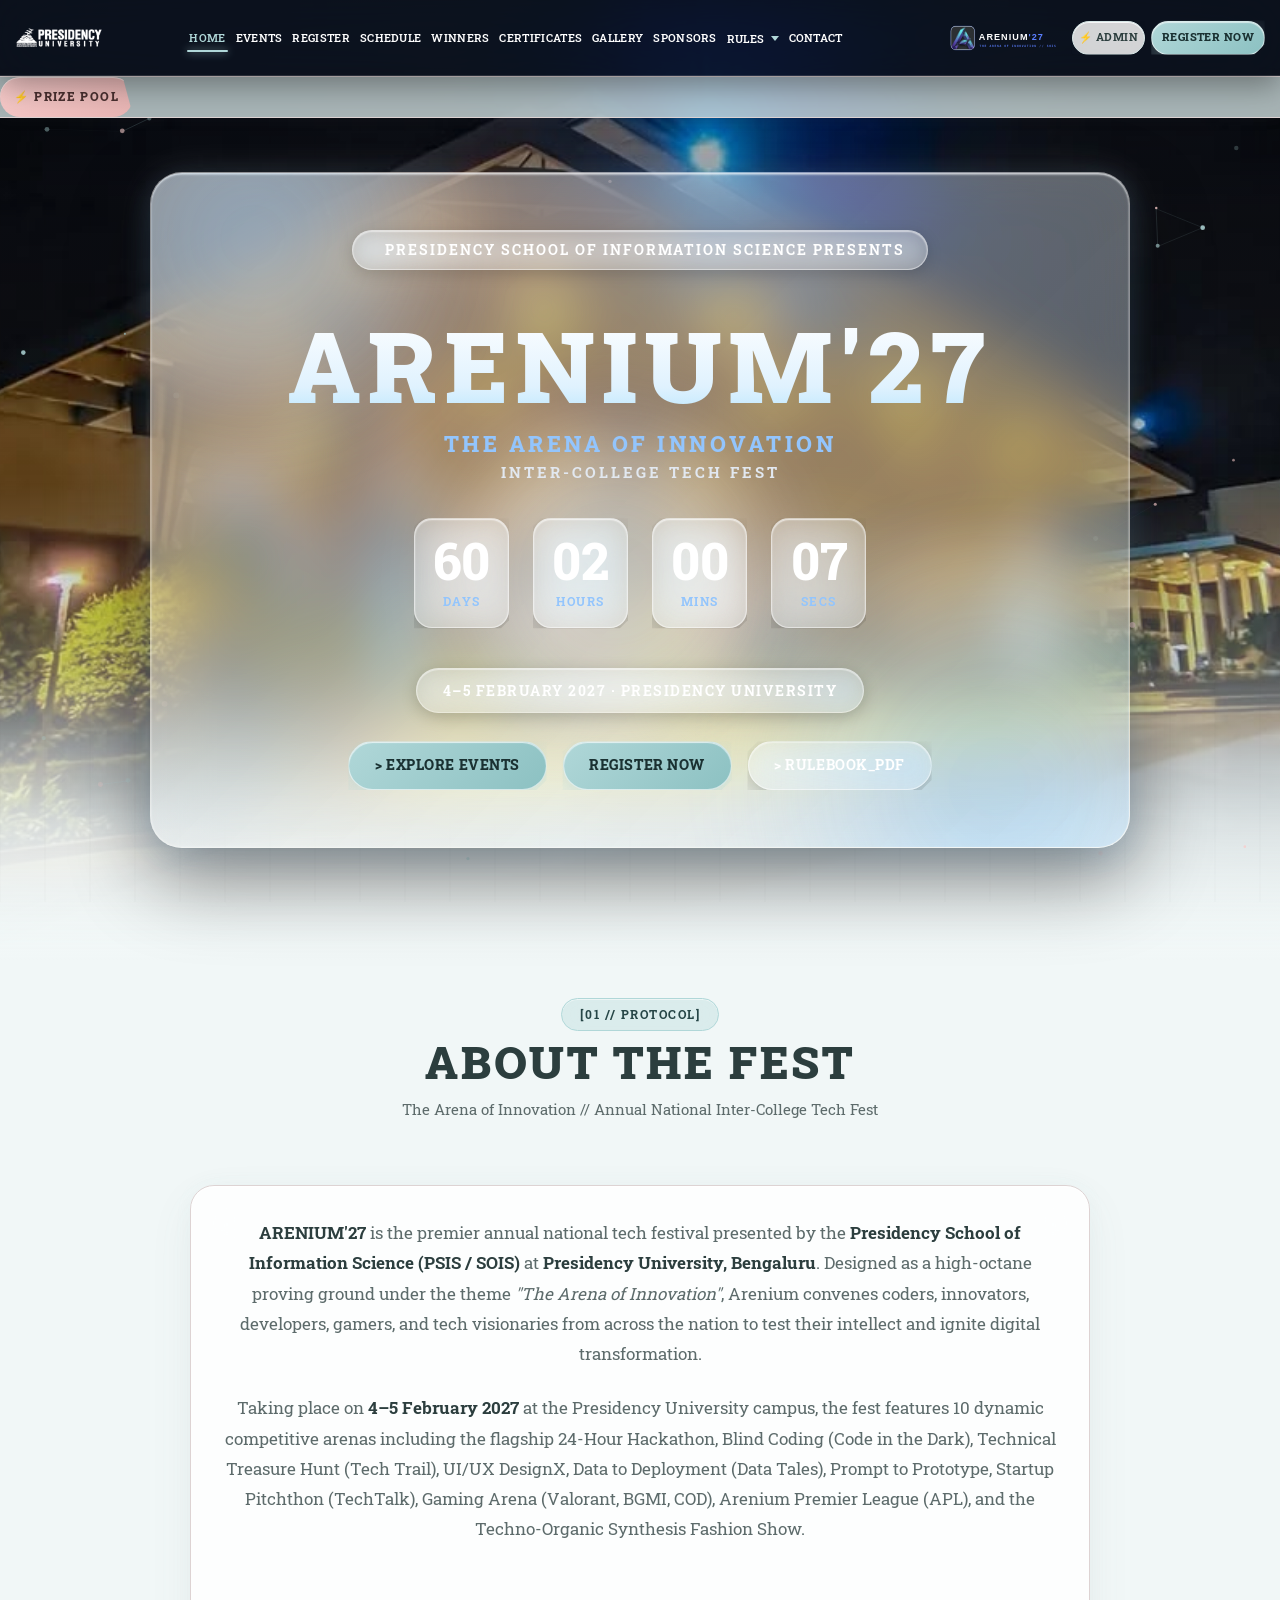
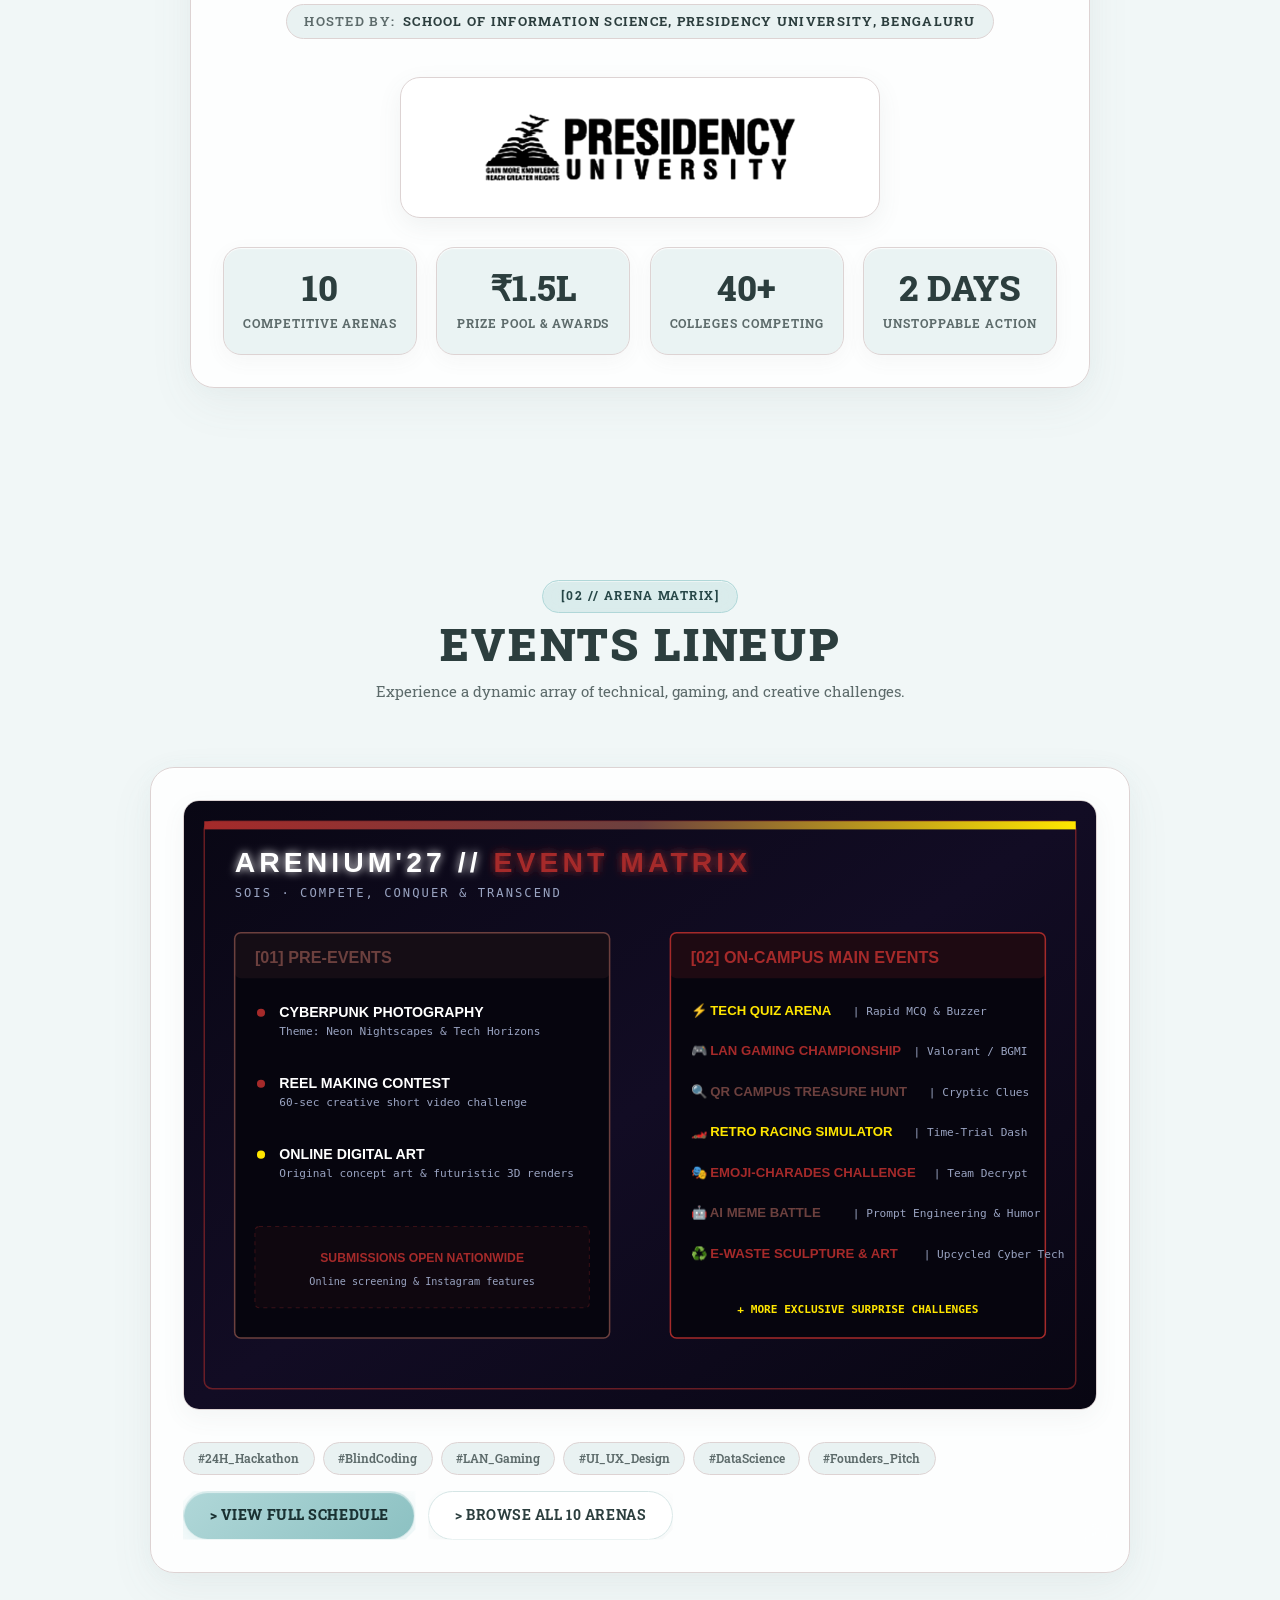
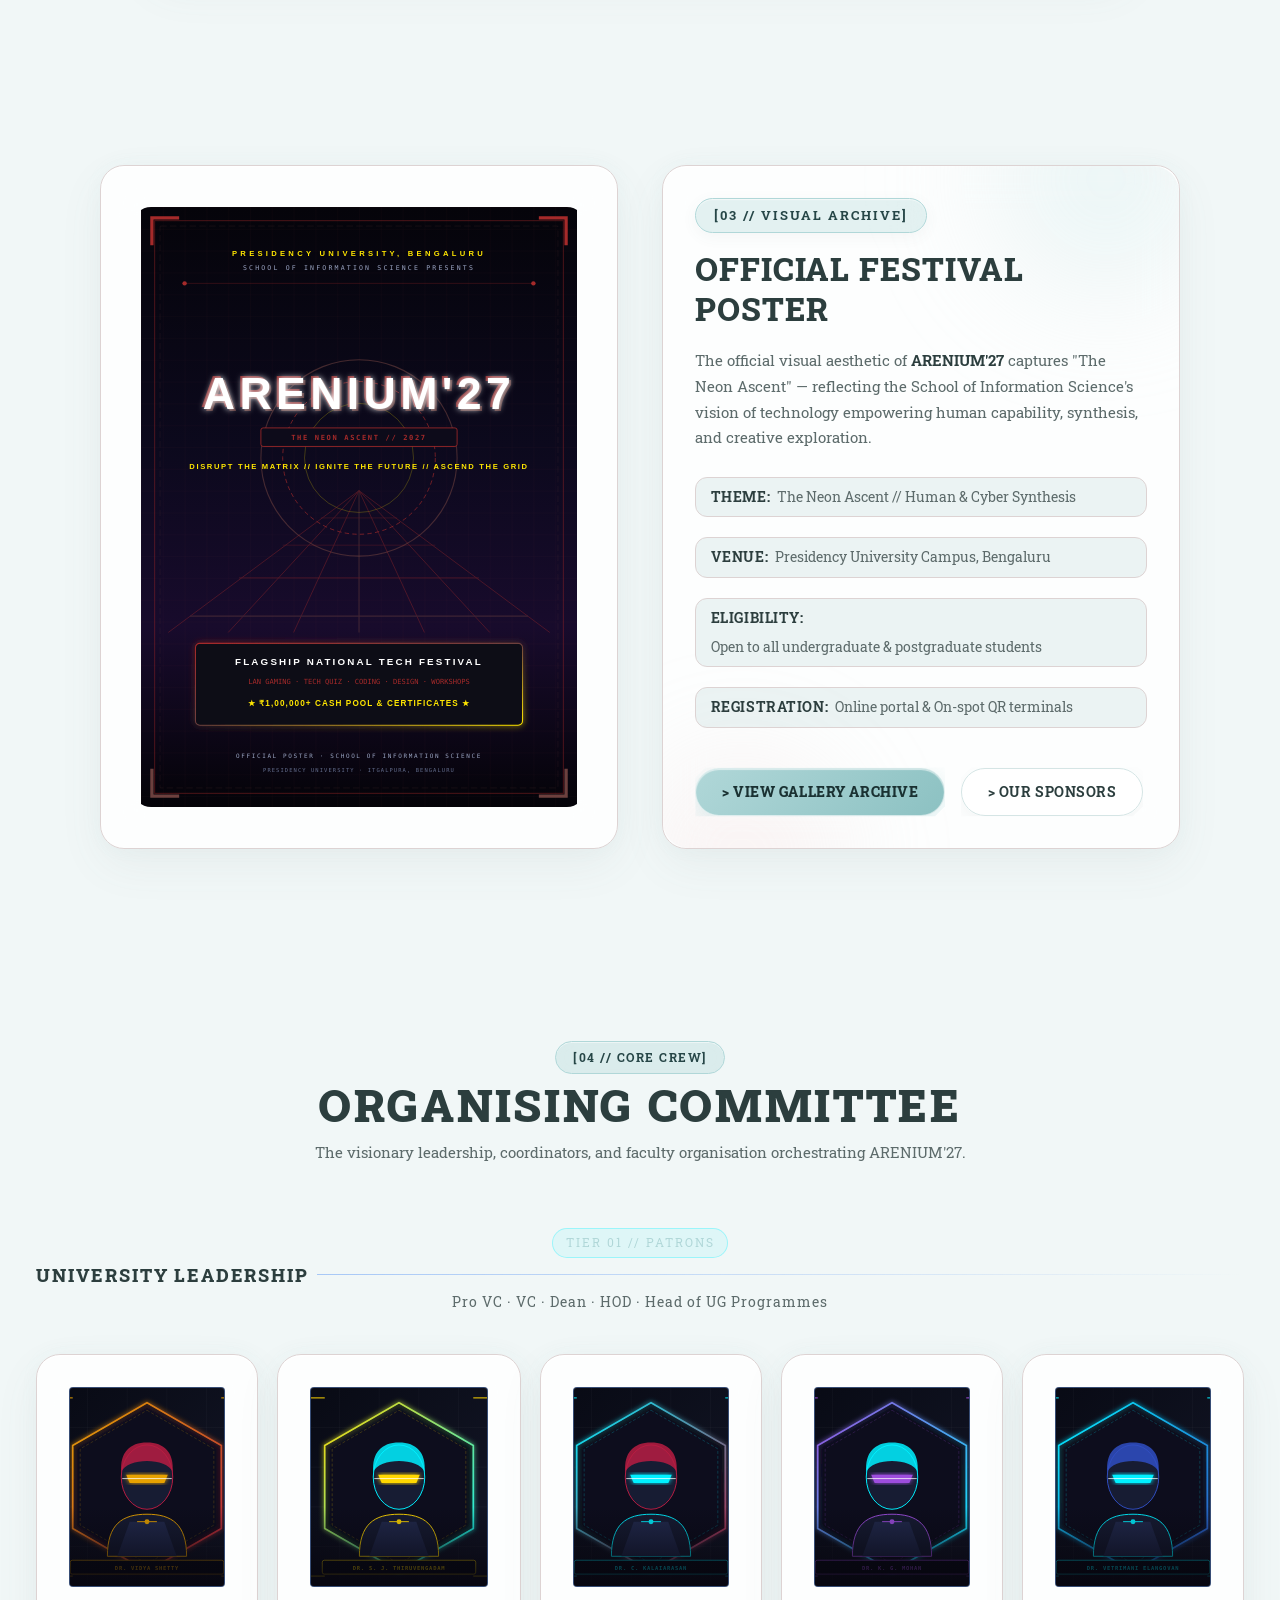
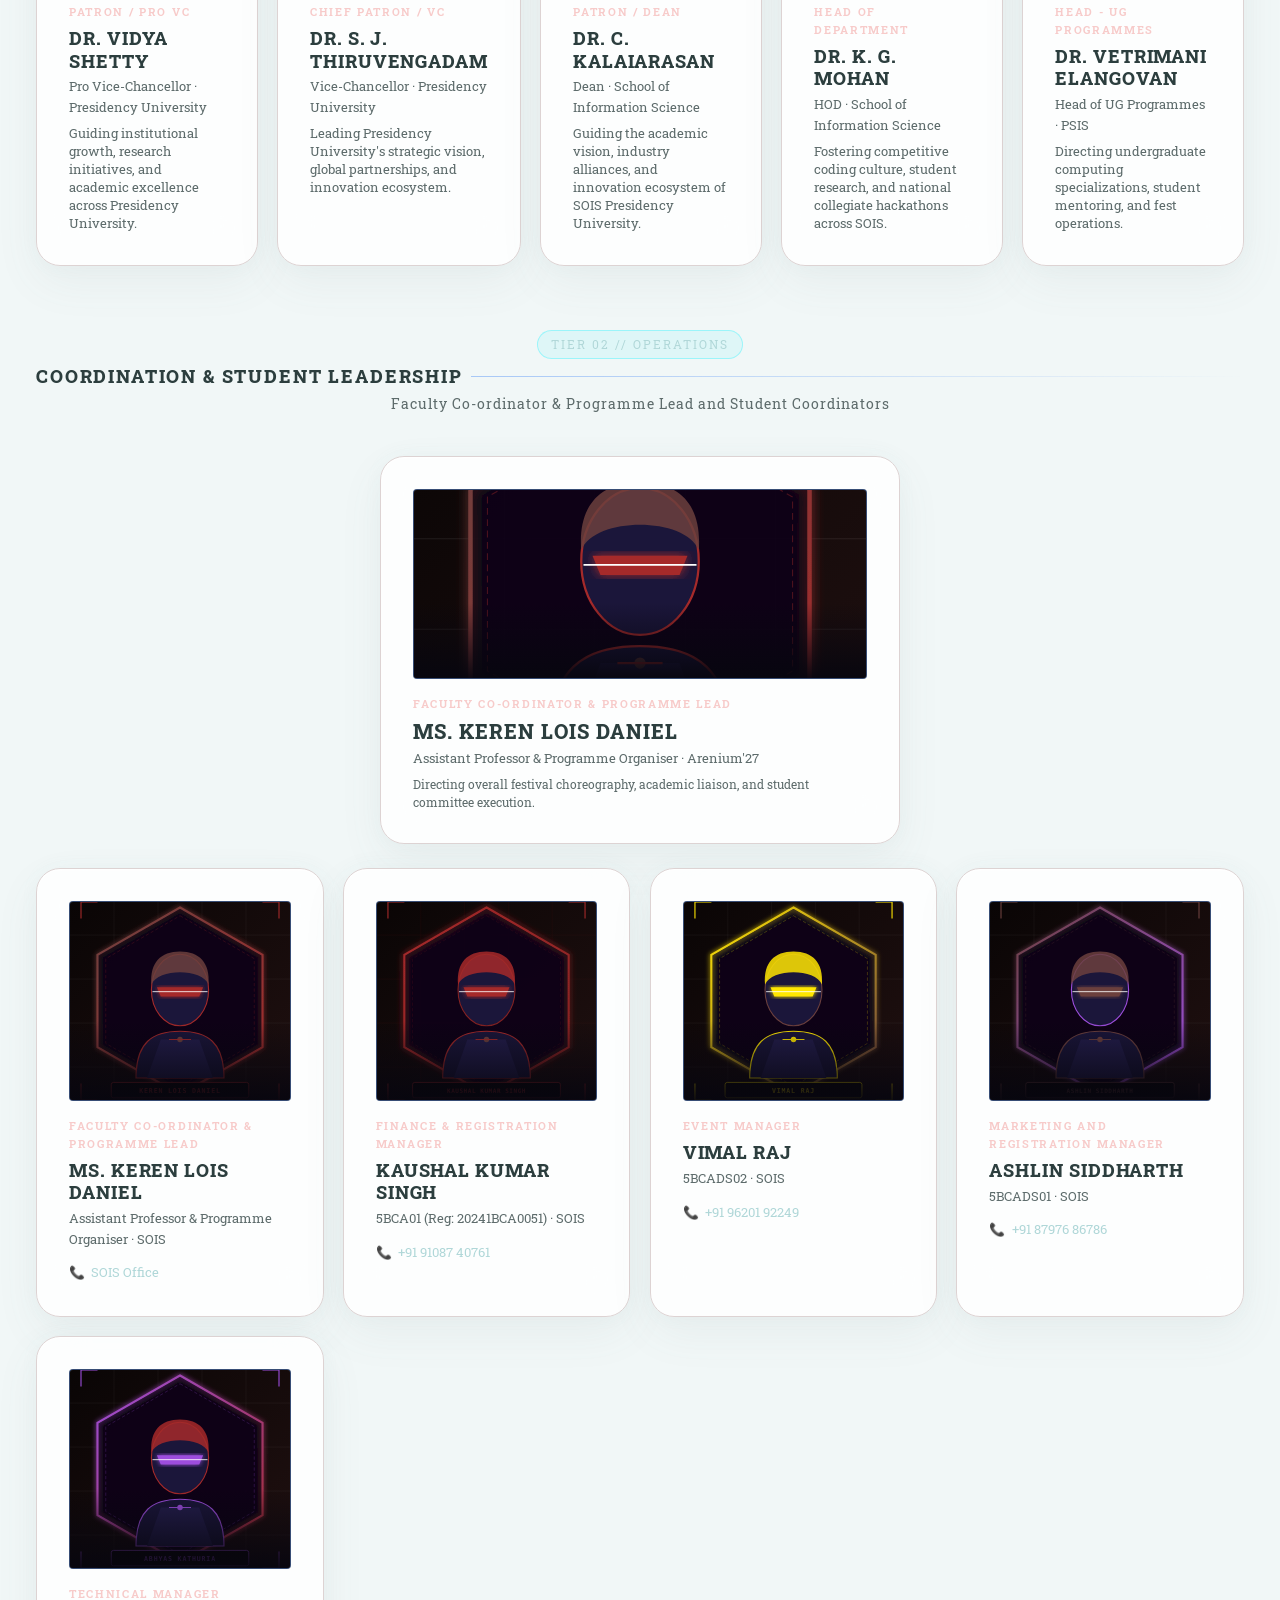
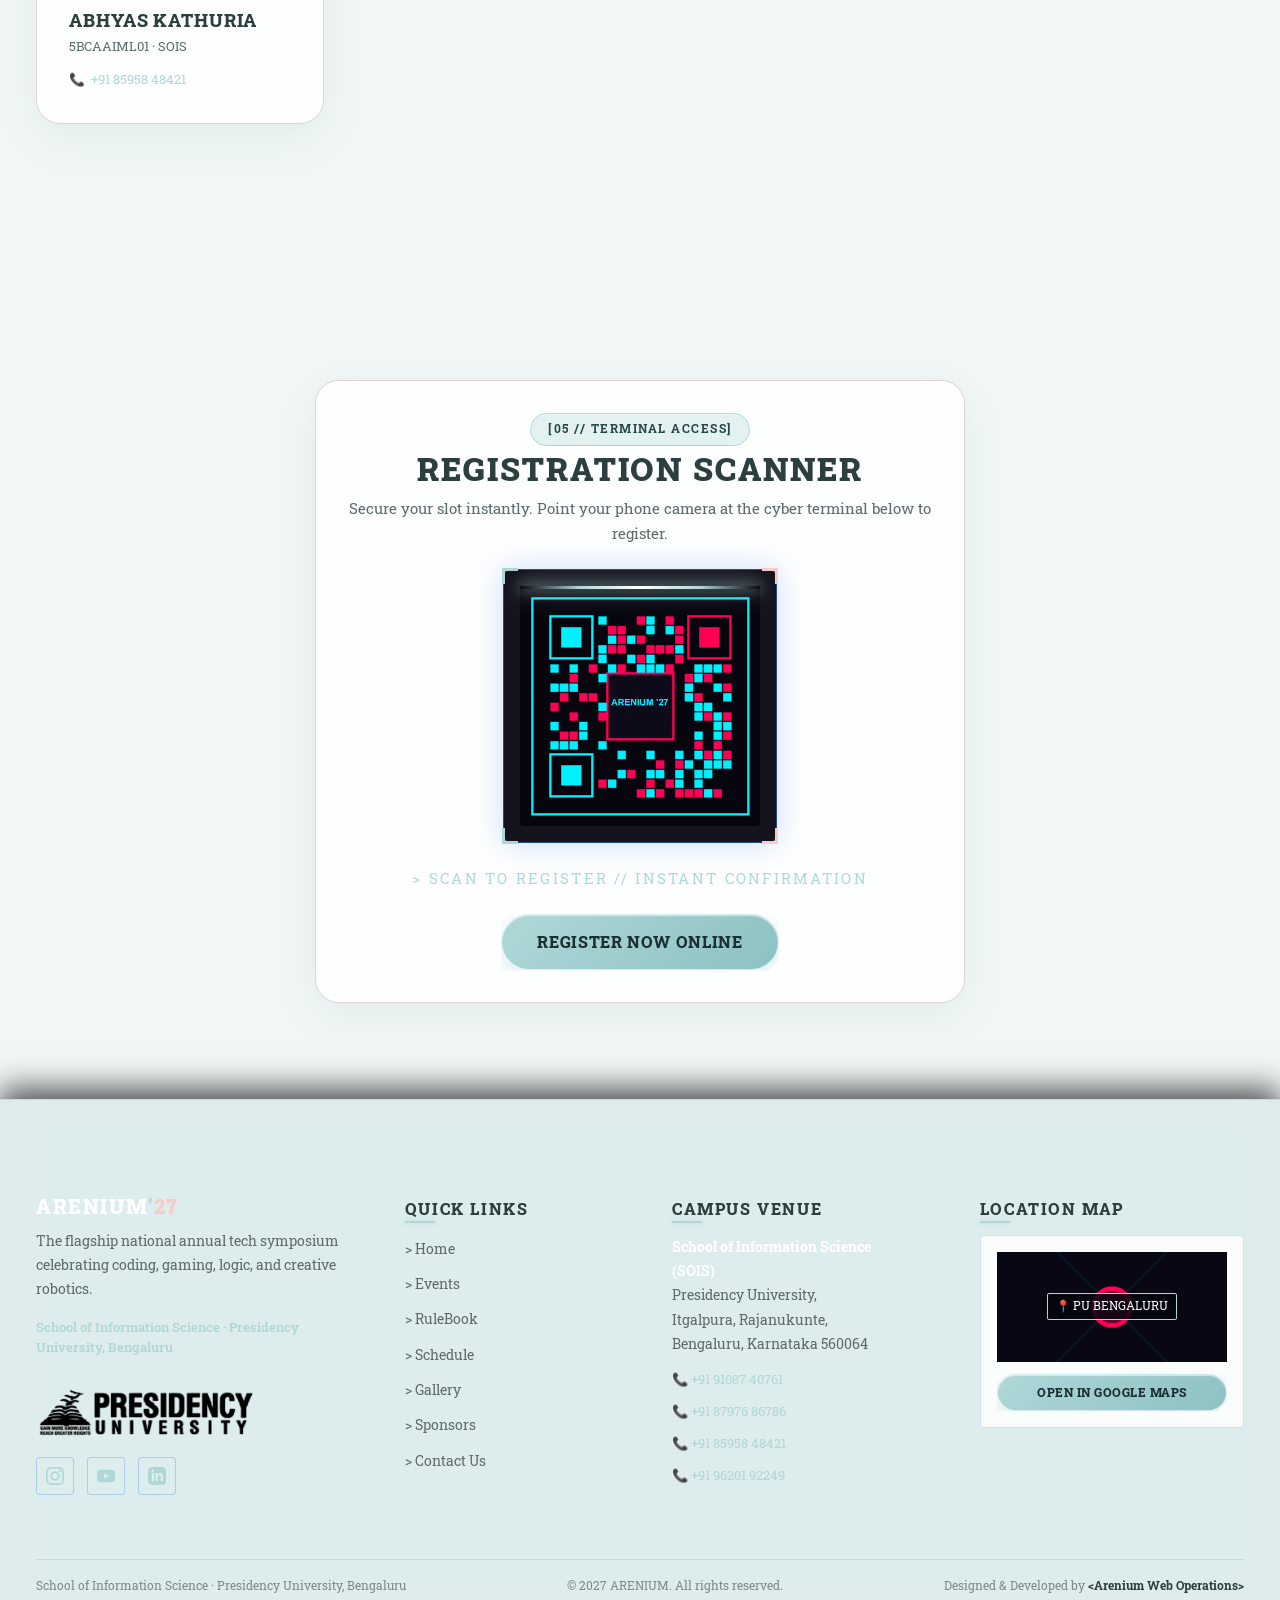
==== index.html @ ef13416e "fix: make campus background image sharp and fully visible without blur or dark obscuring scrim" ====
﻿<!DOCTYPE html>
<html lang="en">
<head>
  

  <meta charset="UTF-8">
  <meta name="viewport" content="width=device-width, initial-scale=1.0">
  <meta http-equiv="X-UA-Compatible" content="ie=edge">

  <!-- SEO Primary Meta Tags -->
  <title>ARENIUM'27 | Annual National Tech Festival | SOIS Presidency University, Bengaluru</title>
  <meta name="title" content="ARENIUM'27 | Annual National Tech Festival | SOIS Presidency University">
  <meta name="description" content="ARENIUM'27 is the flagship annual national tech festival hosted by the School of Information Science (SOIS), Presidency University, Bengaluru. Explore hackathons, LAN gaming, tech quizzes, workshops, and ₹1,00,000+ prize pool.">
  <meta name="keywords" content="Arenium 27, Arenium 2027, SOIS, Presidency University, Tech Fest Bangalore, Bengaluru College Fest, Hackathon, LAN Gaming, Valorant, Tech Quiz, Presidency College Events">
  <meta name="author" content="School of Information Science, Presidency University">
  <meta name="robots" content="index, follow">

  <!-- Open Graph / Facebook -->
  <meta property="og:type" content="website">
  <meta property="og:url" content="https://arenium27.in/">
  <meta property="og:title" content="ARENIUM'27 | Annual National Tech Festival | SOIS Presidency University">
  <meta property="og:description" content="Disrupt the Matrix. Ignite the Future. Ascend the Grid. Join ARENIUM'27 at Presidency University, Bengaluru.">
  <meta property="og:image" content="images/main-poster.svg">

  <!-- Twitter Meta Tags -->
  <meta name="twitter:card" content="summary_large_image">
  <meta name="twitter:url" content="https://arenium27.in/">
  <meta name="twitter:title" content="ARENIUM'27 | Annual National Tech Festival">
  <meta name="twitter:description" content="The Neon Ascent — Annual flagship tech fest of School of Information Science, Presidency University, Bengaluru.">
  <meta name="twitter:image" content="images/main-poster.svg">

  <!-- Favicon -->
  <link rel="icon" type="image/svg+xml" href="images/favicon.svg">

  <!-- Google Fonts Preconnect -->
  <link rel="preconnect" href="https://fonts.googleapis.com">
  <link rel="preconnect" href="https://fonts.gstatic.com" crossorigin>
  <link href="https://fonts.googleapis.com/css2?family=Roboto+Slab:wght@100..900&display=swap" rel="stylesheet">

  <!-- Main Stylesheet -->
  <link rel="stylesheet" href="css/style.css?v=2027R">
</head>
<body>
  <div class="bg-parallax-backdrop" aria-hidden="true"></div>
  <div class="bg-atmospheric-scrim" aria-hidden="true"></div>

    <!-- ========================================================================
       GLOBAL HEADER / NAVBAR
       ======================================================================== -->
  <header class="site-header" role="banner">
    <div class="container header-container">
      
      <!-- Brand Logo & Wordmark (Left side: Presidency University & ARENIUM'27) -->
      <a href="index.html" class="brand-link" aria-label="Presidency University Home">
        <img src="images/presidency-university-logo-dark.png?v=2027" alt="Presidency University" class="header-pu-logo" width="145" height="29">
      </a>

      <!-- Mobile Navigation & Theme Toggle -->
      <div class="header-mobile-group">
        <a href="index.html" class="mobile-header-fest-logo" aria-label="ARENIUM'27 Home">
          <img src="images/logo-light.svg" alt="ARENIUM'27 Logo" width="115" height="30">
        </a>
        <button class="nav-toggle-btn" aria-label="Toggle navigation menu" aria-expanded="false" aria-controls="primary-navigation">
          <span class="nav-toggle-bar"></span>
          <span class="nav-toggle-bar"></span>
          <span class="nav-toggle-bar"></span>
        </button>
      </div>

      <!-- Navigation Links (Center) -->
      <nav id="primary-navigation" class="nav-menu" role="navigation">
        <div class="nav-item">
          <a href="index.html" class="nav-link active" aria-current="page">HOME</a>
        </div>
        <div class="nav-item">
          <a href="events.html" class="nav-link">EVENTS</a>
        </div>
        <div class="nav-item">
          <a href="register.html" class="nav-link">REGISTER</a>
        </div>
        <div class="nav-item">
          <a href="schedule.html" class="nav-link">SCHEDULE</a>
        </div>
        <div class="nav-item">
          <a href="winners.html" class="nav-link">WINNERS</a>
        </div>
        <div class="nav-item">
          <a href="certificate.html" class="nav-link">CERTIFICATES</a>
        </div>
        <div class="nav-item">
          <a href="gallery.html" class="nav-link">GALLERY</a>
        </div>
        <div class="nav-item">
          <a href="sponsors.html" class="nav-link">SPONSORS</a>
        </div>

        <!-- Rules Dropdown Menu -->
        <div class="nav-item nav-dropdown">
          <button class="nav-link dropdown-toggle" aria-haspopup="true" aria-expanded="false">
            RULES <span class="dropdown-caret" aria-hidden="true"></span>
          </button>
          <ul class="dropdown-menu" role="menu">
            <li class="dropdown-item" role="none">
              <a href="rulebook.pdf" target="_blank" rel="noopener noreferrer" role="menuitem">
                &gt; RULEBOOK_PDF
              </a>
            </li>
            <li class="dropdown-item" role="none">
              <a href="events.html" role="menuitem">
                &gt; EVENT_RULEBOOKS
              </a>
            </li>
          </ul>
        </div>

        <div class="nav-item">
          <a href="contact.html" class="nav-link">CONTACT</a>
        </div>

                <!-- Mobile Drawer Theme Switch -->
        

        <!-- Mobile Actions in Drawer -->
        <div class="nav-item mobile-only mobile-action-group">
          <a href="register.html" class="btn btn-register" style="width: 100%; text-align: center; padding: 0.8rem 1rem;" data-register-btn>⚡ REGISTER NOW</a>
          <a href="admin.html" class="btn btn-ghost" style="width: 100%; text-align: center; padding: 0.65rem 1rem; font-size: 0.8rem;" title="Fest Superadmin Dashboard">
            ⚡ ADMIN PORTAL
          </a>
        </div>
      </nav>

      <!-- Desktop Header Actions (Right side on desktop) -->
      <div class="header-action-desktop">
        <a href="index.html" class="header-fest-logo-link" aria-label="ARENIUM'27 Home">
          <img src="images/logo-light.svg" alt="ARENIUM'27 Logo" class="brand-logo-img header-fest-logo-img" width="135" height="36">
        </a>
        <a href="admin.html" class="btn btn-ghost" style="padding: 0.5rem 0.9rem; font-size: 0.75rem;" title="Fest Superadmin Dashboard">
          ⚡ ADMIN
        </a>
        <a href="register.html" class="btn btn-register" data-register-btn>REGISTER NOW</a>
      </div>

    </div>
  </header>

  <!-- ========================================================================
       MOVING NEON TICKER (PRIZE POOL 1.5L) — LOCATED DIRECTLY UNDER NAVBAR
       ======================================================================== -->
  <div class="cyber-ticker-wrap" role="complementary" aria-label="Prize Pool Announcement">
    <div class="cyber-ticker-badge">⚡ PRIZE POOL</div>
    <div class="cyber-ticker-track">
      <div class="cyber-ticker-content" id="prize-ticker-content">
        ⚡ TOTAL PRIZE POOL: <span class="cyber-ticker-highlight">₹1,50,000 (1.5 LAKHS)</span> // CASH PRIZES &amp; ACCREDITED MERIT CERTIFICATES ACROSS ALL TRACKS // REGISTRATIONS LIVE ⚡
      </div>
    </div>
  </div>

  <!-- ========================================================================
       MAIN CONTENT
       ======================================================================== -->
  <main id="main-content">

    <!-- ----------------------------------------------------------------------
         1. HERO SECTION
         ---------------------------------------------------------------------- -->
    <section class="hero-section" aria-label="Hero Introduction">
      <!-- Animated Canvas Background -->
      <canvas id="hero-canvas" class="hero-canvas" aria-hidden="true"></canvas>
      <div class="hero-overlay-grid" aria-hidden="true"></div>

      <div class="container hero-content">
        <!-- Apple-styled Atmospheric Hero Glass Card with Motion Backdrop -->
        <div class="hero-main-glass-card">
          <div class="hero-motion-backdrop" aria-hidden="true">
            <div class="motion-orb motion-orb-1"></div>
            <div class="motion-orb motion-orb-2"></div>
            <div class="motion-orb motion-orb-3"></div>
            <div class="motion-mesh-shimmer"></div>
          </div>

          <div class="hero-card-inner">
            <!-- Presenter Banner -->
            <div class="hero-presenter-banner">
              <span class="hero-presenter-tag">
                <span class="pulse-dot" aria-hidden="true"></span>
                PRESIDENCY SCHOOL OF INFORMATION SCIENCE PRESENTS
              </span>
            </div>

            <!-- Giant Glitch Fest Title -->
            <h1 class="glitch-title" data-text="ARENIUM'27">ARENIUM'27</h1>

            <!-- Official Tagline -->
            <p class="hero-tagline" style="letter-spacing: 4px;">
              <span class="tag-part" >THE ARENA OF INNOVATION</span>
            </p>
            <p class="hero-subtagline">
              INTER-COLLEGE TECH FEST
            </p>

            <!-- Live Countdown Timer -->
            <div class="countdown-container" aria-label="Event Countdown">
              <div class="countdown-grid" id="countdown-grid">
                <div class="countdown-box">
                  <div class="count-num" id="count-days">00</div>
                  <div class="count-label">DAYS</div>
                </div>
                <div class="countdown-box">
                  <div class="count-num" id="count-hours">00</div>
                  <div class="count-label">HOURS</div>
                </div>
                <div class="countdown-box">
                  <div class="count-num" id="count-mins">00</div>
                  <div class="count-label">MINS</div>
                </div>
                <div class="countdown-box">
                  <div class="count-num" id="count-secs">00</div>
                  <div class="count-label">SECS</div>
                </div>
              </div>

              <!-- When countdown reaches zero -->
              <div class="countdown-live-banner" id="countdown-live-banner" role="status">
                ⚡ EVENT IS LIVE NOW ⚡
              </div>
            </div>

            <!-- Event Date & University Badge -->
            <div class="hero-date-badge">
              <span>4–5 FEBRUARY 2027 · PRESIDENCY UNIVERSITY</span>
            </div>

            <!-- Hero Call to Action Buttons -->
            <div class="hero-cta-group">
              <a href="events.html" class="btn btn-primary">
                <span>&gt; EXPLORE EVENTS</span>
              </a>
              <a href="register.html" class="btn btn-register" data-register-btn>
                <span>REGISTER NOW</span>
              </a>
              <a href="rulebook.pdf" target="_blank" rel="noopener noreferrer" class="btn btn-ghost">
                <span>&gt; RULEBOOK_PDF</span>
              </a>
            </div>
          </div>
        </div>
      </div>
    </section>

    <!-- ----------------------------------------------------------------------
         2. ABOUT THE FEST SECTION
         ---------------------------------------------------------------------- -->
    <section class="about-section" id="about" aria-labelledby="about-heading">
      <div class="container">
        <div class="section-header reveal-on-scroll">
          <span class="section-tag">[01 // PROTOCOL]</span>
          <h2 class="section-title" id="about-heading">ABOUT THE FEST</h2>
          <p class="section-subtitle">The Arena of Innovation // Annual National Inter-College Tech Fest</p>
        </div>

        <div class="cyber-card about-card reveal-on-scroll">
          <p class="about-text">
            <strong>ARENIUM'27</strong> is the premier annual national tech festival presented by the <strong>Presidency School of Information Science (PSIS / SOIS)</strong> at <strong>Presidency University, Bengaluru</strong>. Designed as a high-octane proving ground under the theme <em>"The Arena of Innovation"</em>, Arenium convenes coders, innovators, developers, gamers, and tech visionaries from across the nation to test their intellect and ignite digital transformation.
          </p>
          <p class="about-text">
            Taking place on <strong>4–5 February 2027</strong> at the Presidency University campus, the fest features 10 dynamic competitive arenas including the flagship 24-Hour Hackathon, Blind Coding (Code in the Dark), Technical Treasure Hunt (Tech Trail), UI/UX DesignX, Data to Deployment (Data Tales), Prompt to Prototype, Startup Pitchthon (TechTalk), Gaming Arena (Valorant, BGMI, COD), Arenium Premier League (APL), and the Techno-Organic Synthesis Fashion Show.
          </p>

          <div class="about-host-pill">
            HOSTED BY: <span>SCHOOL OF INFORMATION SCIENCE, PRESIDENCY UNIVERSITY, BENGALURU</span>
          </div>

          <div class="host-institution-brand-card">
            <a href="register.html" title="Click to Register for ARENIUM'27 - Presidency University">
              <img src="images/presidency-university-logo-dark.png?v=2027" alt="Presidency University Bengaluru" class="pu-official-logo pu-logo-dark" style="max-width: 320px;">
              <img src="images/presidency-university-logo-light.png?v=2027" alt="Presidency University Bengaluru" class="pu-official-logo pu-logo-light" style="max-width: 320px;">
            </a>
          </div>

          <!-- Quick Fest Highlights & Stats -->
          <div class="about-stats-grid">
            <div class="stat-item">
              <div class="stat-number">10</div>
              <div class="stat-label">COMPETITIVE ARENAS</div>
            </div>
            <div class="stat-item">
              <div class="stat-number">₹1.5L</div>
              <div class="stat-label">PRIZE POOL &amp; AWARDS</div>
            </div>
            <div class="stat-item">
              <div class="stat-number">40+</div>
              <div class="stat-label">COLLEGES COMPETING</div>
            </div>
            <div class="stat-item">
              <div class="stat-number">2 DAYS</div>
              <div class="stat-label">UNSTOPPABLE ACTION</div>
            </div>
          </div>
        </div>
      </div>
    </section>

    <!-- ----------------------------------------------------------------------
         3. EVENTS PREVIEW SECTION
         ---------------------------------------------------------------------- -->
    <section class="events-preview-section" id="events-preview" aria-labelledby="events-heading">
      <div class="container">
        <div class="section-header reveal-on-scroll">
          <span class="section-tag">[02 // ARENA MATRIX]</span>
          <h2 class="section-title" id="events-heading">EVENTS LINEUP</h2>
          <p class="section-subtitle">Experience a dynamic array of technical, gaming, and creative challenges.</p>
        </div>

        <div class="cyber-card events-preview-card reveal-on-scroll">
          <!-- Events Lineup Poster Display -->
          <div class="events-preview-img-wrap">
            <img src="images/events-poster.svg" alt="ARENIUM'27 Events Matrix Lineup Overview" class="events-preview-img" width="900" height="600" loading="lazy">
          </div>

          <!-- Bottom bar with buttons & tags -->
          <div class="events-preview-footer">
            <div class="events-quick-tags">
              <span class="quick-tag">#24H_Hackathon</span>
              <span class="quick-tag">#BlindCoding</span>
              <span class="quick-tag">#LAN_Gaming</span>
              <span class="quick-tag">#UI_UX_Design</span>
              <span class="quick-tag">#DataScience</span>
              <span class="quick-tag">#Founders_Pitch</span>
            </div>

            <div style="display: flex; gap: 0.8rem; flex-wrap: wrap;">
              <a href="schedule.html" class="btn btn-primary">
                &gt; VIEW FULL SCHEDULE
              </a>
              <a href="events.html" class="btn btn-ghost">
                &gt; BROWSE ALL 10 ARENAS
              </a>
            </div>
          </div>
        </div>
      </div>
    </section>

    <!-- ----------------------------------------------------------------------
         4. MAIN POSTER BLOCK
         ---------------------------------------------------------------------- -->
    <section class="poster-showcase-section" aria-labelledby="poster-heading">
      <div class="container">
        <div class="poster-showcase-grid">
          
          <!-- Poster Image with Holographic Frame -->
          <div class="poster-frame reveal-on-scroll">
            <img src="images/main-poster.svg" alt="ARENIUM'27 Official Poster - The Neon Ascent" width="800" height="1100" loading="lazy">
          </div>

          <!-- Information & Gallery CTA in Apple Atmospheric Glass Card -->
          <div class="poster-info poster-info-glass-card cyber-card reveal-on-scroll">
            <div class="poster-glass-motion-backdrop" aria-hidden="true">
              <div class="motion-orb motion-orb-poster-1"></div>
              <div class="motion-orb motion-orb-poster-2"></div>
            </div>

            <div class="poster-info-inner">
              <span class="section-tag">[03 // VISUAL ARCHIVE]</span>
              <h3 id="poster-heading">OFFICIAL FESTIVAL POSTER</h3>
              <p class="poster-description">
                The official visual aesthetic of <strong>ARENIUM'27</strong> captures "The Neon Ascent" — reflecting the School of Information Science's vision of technology empowering human capability, synthesis, and creative exploration.
              </p>

              <ul class="poster-meta-list">
                <li><strong class="meta-label">THEME:</strong> <span class="meta-val">The Neon Ascent // Human &amp; Cyber Synthesis</span></li>
                <li><strong class="meta-label">VENUE:</strong> <span class="meta-val">Presidency University Campus, Bengaluru</span></li>
                <li><strong class="meta-label">ELIGIBILITY:</strong> <span class="meta-val">Open to all undergraduate &amp; postgraduate students</span></li>
                <li><strong class="meta-label">REGISTRATION:</strong> <span class="meta-val">Online portal &amp; On-spot QR terminals</span></li>
              </ul>

              <div class="poster-cta-row">
                <a href="gallery.html" class="btn btn-primary">
                  &gt; VIEW GALLERY ARCHIVE
                </a>
                <a href="sponsors.html" class="btn btn-ghost">
                  &gt; OUR SPONSORS
                </a>
              </div>
            </div>
          </div>

        </div>
      </div>
    </section>

    <!-- ----------------------------------------------------------------------
         5. TEAM STRIP SECTION (ALIGNMENTS: TOP / MIDDLE / END)
         ---------------------------------------------------------------------- -->
    <section class="team-section" id="team" aria-labelledby="team-heading">
      <div class="container">
        <div class="section-header reveal-on-scroll">
          <span class="section-tag">[04 // CORE CREW]</span>
          <h2 class="section-title" id="team-heading">ORGANISING COMMITTEE</h2>
          <p class="section-subtitle">The visionary leadership, coordinators, and faculty organisation orchestrating ARENIUM'27.</p>
        </div>

        <!-- ==========================================
             1. TOP: UNIVERSITY LEADERSHIP & PATRONS
             ========================================== -->
        <div class="team-tier-block reveal-on-scroll">
          <div class="team-tier-header">
            <span class="team-tier-badge">TIER 01 // PATRONS</span>
            <h3 class="team-group-title" style="margin: 0.4rem 0;">UNIVERSITY LEADERSHIP</h3>
            <p class="team-tier-desc">Pro VC · VC · Dean · HOD · Head of UG Programmes</p>
          </div>
          
          <div class="team-grid team-grid-leadership" data-leadership-grid>
            <!-- 1. Pro VC -->
            <div class="cyber-card team-card">
              <div class="team-photo-wrap">
                <img src="images/leader-provc.svg" alt="Dr. Vidya Shetty" class="team-avatar-img" loading="lazy">
              </div>
              <div class="team-card-tag">PATRON / PRO VC</div>
              <h4 class="team-name">Dr. Vidya Shetty</h4>
              <div class="team-role">Pro Vice-Chancellor · Presidency University</div>
              <p class="team-card-desc">
                Guiding institutional growth, research initiatives, and academic excellence.
              </p>
            </div>

            <!-- 2. VC -->
            <div class="cyber-card team-card">
              <div class="team-photo-wrap">
                <img src="images/leader-vc.svg" alt="Dr. S. J. Thiruvengadam" class="team-avatar-img" loading="lazy">
              </div>
              <div class="team-card-tag">CHIEF PATRON / VC</div>
              <h4 class="team-name">Dr. S. J. Thiruvengadam</h4>
              <div class="team-role">Vice-Chancellor · Presidency University</div>
              <p class="team-card-desc">
                Leading Presidency University's strategic vision, global partnerships, and innovation.
              </p>
            </div>

            <!-- 3. Dean -->
            <div class="cyber-card team-card">
              <div class="team-photo-wrap">
                <img src="images/leader-dean.svg" alt="Dr. C. Kalaiarasan" class="team-avatar-img" loading="lazy">
              </div>
              <div class="team-card-tag">PATRON / DEAN</div>
              <h4 class="team-name">Dr. C. Kalaiarasan</h4>
              <div class="team-role">Dean · School of Information Science</div>
              <p class="team-card-desc">
                Guiding academic innovation, faculty research, and technical symposiums at SOIS.
              </p>
            </div>

            <!-- 4. HOD -->
            <div class="cyber-card team-card">
              <div class="team-photo-wrap">
                <img src="images/leader-hod.svg" alt="Dr. K. G. Mohan" class="team-avatar-img" loading="lazy">
              </div>
              <div class="team-card-tag">HEAD OF DEPARTMENT</div>
              <h4 class="team-name">Dr. K. G. Mohan</h4>
              <div class="team-role">HOD · School of Information Science</div>
              <p class="team-card-desc">
                Fostering competitive coding, student development, and technical curriculum standards.
              </p>
            </div>

            <!-- 5. UG Head -->
            <div class="cyber-card team-card">
              <div class="team-photo-wrap">
                <img src="images/leader-ug.svg" alt="Dr. Vetrimani Elangovan" class="team-avatar-img" loading="lazy">
              </div>
              <div class="team-card-tag">HEAD - UG PROGRAMMES</div>
              <h4 class="team-name">Dr. Vetrimani Elangovan</h4>
              <div class="team-role">Head of UG Programmes · PSIS</div>
              <p class="team-card-desc">
                Directing undergraduate computing specializations, student mentoring, and fest operations.
              </p>
            </div>
          </div>
        </div>

        <!-- ==========================================
             2. MIDDLE: COORDINATION & STUDENT MANAGEMENT
             ========================================== -->
        <div class="team-tier-block reveal-on-scroll" style="margin-top: var(--space-2xl);">
          <div class="team-tier-header">
            <span class="team-tier-badge">TIER 02 // OPERATIONS</span>
            <h3 class="team-group-title" style="margin: 0.4rem 0;">COORDINATION &amp; STUDENT LEADERSHIP</h3>
            <p class="team-tier-desc">Faculty Co-ordinator &amp; Programme Lead and Student Coordinators</p>
          </div>

          <!-- Faculty Coordinator & Program Lead Showcase -->
          <div class="cyber-card team-card" style="max-width: 520px; margin: 0 auto 1.5rem;">
            <div class="team-photo-wrap" style="height: 190px;">
              <img src="images/leader-organiser.svg" alt="Ms. Keren Lois Daniel" class="team-avatar-img" loading="lazy">
            </div>
            <div class="team-card-tag">FACULTY CO-ORDINATOR &amp; PROGRAMME LEAD</div>
            <h4 class="team-name" style="font-size: 1.25rem;">Ms. Keren Lois Daniel</h4>
            <div class="team-role">Assistant Professor &amp; Programme Organiser · Arenium'27</div>
            <p class="team-card-desc">
              Directing overall festival choreography, academic liaison, and student committee execution.
            </p>
          </div>

          <!-- Student Coordinators Grid -->
          <div class="team-grid" data-student-coords-grid>
            <div class="cyber-card team-card">
              <div class="team-photo-wrap">
                <img src="images/coord-kaushal.svg" alt="Kaushal Kumar Singh" class="team-avatar-img" loading="lazy">
              </div>
              <div class="team-card-tag">FINANCE &amp; REGISTRATION MANAGER</div>
              <h4 class="team-name">Kaushal Kumar Singh</h4>
              <div class="team-role">5BCA01 (20241BCA0051) · SOIS</div>
              <a href="tel:+919108740761" class="team-phone-link" aria-label="Call Kaushal Kumar Singh">
                <span>📞</span> +91 91087 40761
              </a>
            </div>

            <div class="cyber-card team-card">
              <div class="team-photo-wrap">
                <img src="images/coord-vimal.svg" alt="Vimal Raj" class="team-avatar-img" loading="lazy">
              </div>
              <div class="team-card-tag">EVENT MANAGER</div>
              <h4 class="team-name">Vimal Raj</h4>
              <div class="team-role">5BCADS02 · SOIS</div>
              <a href="tel:+919620192249" class="team-phone-link" aria-label="Call Vimal Raj">
                <span>📞</span> +91 96201 92249
              </a>
            </div>

            <div class="cyber-card team-card">
              <div class="team-photo-wrap">
                <img src="images/coord-ashlin.svg" alt="Ashlin Siddharth" class="team-avatar-img" loading="lazy">
              </div>
              <div class="team-card-tag">MARKETING &amp; REGISTRATION MANAGER</div>
              <h4 class="team-name">Ashlin Siddharth</h4>
              <div class="team-role">5BCADS01 · SOIS</div>
              <a href="tel:+918797686786" class="team-phone-link" aria-label="Call Ashlin Siddharth">
                <span>📞</span> +91 87976 86786
              </a>
            </div>

            <div class="cyber-card team-card">
              <div class="team-photo-wrap">
                <img src="images/ABHYAS.png" alt="Abhyas Kathuria" class="team-avatar-img" loading="lazy" style="object-position: center top;">
              </div>
              <div class="team-card-tag">TECHNICAL MANAGER</div>
              <h4 class="team-name">Abhyas Kathuria</h4>
              <div class="team-role">5BCAAIML01 · SOIS</div>
              <a href="tel:+918595848421" class="team-phone-link" aria-label="Call Abhyas Kathuria">
                <span>📞</span> +91 85958 48421
              </a>
            </div>
          </div>
        </div>

        </div>
    </section>

    <!-- ----------------------------------------------------------------------
         6. REGISTRATION SCANNER SECTION
         ---------------------------------------------------------------------- -->
    <section class="scanner-section" id="register" aria-labelledby="scanner-heading">
      <div class="container">
        <div class="cyber-card scanner-container reveal-on-scroll">
          <span class="section-tag">[05 // TERMINAL ACCESS]</span>
          <h2 class="section-title" id="scanner-heading" style="font-size: 2rem;">REGISTRATION SCANNER</h2>
          <p class="section-subtitle">Secure your slot instantly. Point your phone camera at the cyber terminal below to register.</p>

          <!-- Holographic Scanner Frame with Animated Laser -->
          <div class="scanner-frame-wrapper">
            <div class="scanner-corner scanner-corner-tl" aria-hidden="true"></div>
            <div class="scanner-corner scanner-corner-tr" aria-hidden="true"></div>
            <div class="scanner-corner scanner-corner-bl" aria-hidden="true"></div>
            <div class="scanner-corner scanner-corner-br" aria-hidden="true"></div>

            <!-- Laser Scan Line -->
            <div class="scanner-laser" aria-hidden="true"></div>

            <!-- QR Code Graphic -->
            <img src="images/qrcode.png" alt="Registration QR Code for ARENIUM'27" class="scanner-img" width="240" height="240" loading="lazy">
          </div>

          <div class="scanner-caption">
            &gt; SCAN TO REGISTER // INSTANT CONFIRMATION
          </div>

          <div>
            <a href="register.html" class="btn btn-register" style="padding: 0.9rem 2.2rem; font-size: 1rem;" data-register-btn>
              REGISTER NOW ONLINE
            </a>
          </div>
        </div>
      </div>
    </section>

  </main>

  <!-- ========================================================================
       GLOBAL FOOTER
       ======================================================================== -->
  <footer class="site-footer" role="contentinfo">
    <div class="container">
      
      <!-- 4-Column Grid -->
      <div class="footer-grid">
        
        <!-- Col 1: Brand & Blurb -->
        <div class="footer-col">
          <div style="margin-bottom: 0.8rem;">
            <a href="index.html" class="brand-link">
              <span class="brand-name">ARENIUM<span class="accent-quote">'</span><span class="accent-num">27</span></span>
            </a>
          </div>
          <p class="footer-desc">
            The flagship national annual tech symposium celebrating coding, gaming, logic, and creative robotics.
          </p>
          <div class="footer-host-tag">
            School of Information Science · Presidency University, Bengaluru
          </div>

          <div class="footer-institution-badge">
            <a href="https://presidencyuniversity.in" target="_blank" rel="noopener noreferrer" title="Presidency University, Bengaluru">
              <img src="images/presidency-university-logo-dark.png?v=2027" alt="Presidency University Bengaluru" class="footer-pu-logo pu-logo-dark" width="220" height="40">
              <img src="images/presidency-university-logo-light.png?v=2027" alt="Presidency University Bengaluru" class="footer-pu-logo pu-logo-light" width="220" height="40">
            </a>
          </div>

          <!-- Social Icons -->
          <div class="footer-social-row" aria-label="Social media links">
            <a href="https://instagram.com" target="_blank" rel="noopener noreferrer" class="social-pill" aria-label="Instagram">
              <svg width="18" height="18" viewBox="0 0 24 24" fill="currentColor">
                <path d="M12 2.163c3.204 0 3.584.012 4.85.07 3.252.148 4.771 1.691 4.919 4.919.058 1.265.069 1.645.069 4.849 0 3.205-.012 3.584-.069 4.849-.149 3.225-1.664 4.771-4.919 4.919-1.266.058-1.644.07-4.85.07-3.204 0-3.584-.012-4.849-.07-3.26-.149-4.771-1.699-4.919-4.92-.058-1.265-.07-1.644-.07-4.849 0-3.204.013-3.583.07-4.849.149-3.227 1.664-4.771 4.919-4.919 1.266-.057 1.645-.069 4.849-.069zm0-2.163c-3.259 0-3.667.014-4.947.072-4.358.2-6.78 2.618-6.98 6.98-.059 1.281-.073 1.689-.073 4.948 0 3.259.014 3.668.072 4.948.2 4.358 2.618 6.78 6.98 6.98 1.281.058 1.689.072 4.948.072 3.259 0 3.668-.014 4.948-.072 4.354-.2 6.782-2.618 6.979-6.98.059-1.28.073-1.689.073-4.948 0-3.259-.014-3.667-.072-4.947-.196-4.354-2.617-6.78-6.979-6.98-1.281-.059-1.69-.073-4.949-.073zm0 5.838c-3.403 0-6.162 2.759-6.162 6.162s2.759 6.163 6.162 6.163 6.162-2.759 6.162-6.163c0-3.403-2.759-6.162-6.162-6.162zm0 10.162c-2.209 0-4-1.79-4-4 0-2.209 1.791-4 4-4s4 1.791 4 4c0 2.21-1.791 4-4 4zm6.406-11.845c-.796 0-1.441.645-1.441 1.44s.645 1.44 1.441 1.44c.795 0 1.439-.645 1.439-1.44s-.644-1.44-1.439-1.44z"/>
              </svg>
            </a>
            <a href="https://youtube.com" target="_blank" rel="noopener noreferrer" class="social-pill" aria-label="YouTube">
              <svg width="18" height="18" viewBox="0 0 24 24" fill="currentColor">
                <path d="M23.498 6.186a3.016 3.016 0 0 0-2.122-2.136C19.505 3.545 12 3.545 12 3.545s-7.505 0-9.377.505A3.017 3.017 0 0 0 .502 6.186C0 8.07 0 12 0 12s0 3.93.502 5.814a3.016 3.016 0 0 0 2.122 2.136c1.871.505 9.376.505 9.376.505s7.505 0 9.377-.505a3.015 3.015 0 0 0 2.122-2.136C24 15.93 24 12 24 12s0-3.93-.502-5.814zM9.545 15.568V8.432L15.818 12l-6.273 3.568z"/>
              </svg>
            </a>
            <a href="https://linkedin.com" target="_blank" rel="noopener noreferrer" class="social-pill" aria-label="LinkedIn">
              <svg width="18" height="18" viewBox="0 0 24 24" fill="currentColor">
                <path d="M19 0h-14c-2.761 0-5 2.239-5 5v14c0 2.761 2.239 5 5 5h14c2.762 0 5-2.239 5-5v-14c0-2.761-2.761-5-5-5zm-11 19h-3v-11h3v11zm-1.5-12.268c-.966 0-1.75-.79-1.75-1.764s.784-1.764 1.75-1.764 1.75.79 1.75 1.764-.783 1.764-1.75 1.764zm13.5 12.268h-3v-5.604c0-3.368-4-3.113-4 0v5.604h-3v-11h3v1.765c1.396-2.586 7-2.777 7 2.476v6.759z"/>
              </svg>
            </a>
          </div>
        </div>

        <!-- Col 2: Quick Links -->
        <div class="footer-col">
          <h4 class="footer-col-title">QUICK LINKS</h4>
          <ul class="footer-links-list">
            <li><a href="index.html">&gt; Home</a></li>
            <li><a href="events.html">&gt; Events</a></li>
            <li><a href="rulebook.pdf" target="_blank" rel="noopener noreferrer">&gt; RuleBook</a></li>
            <li><a href="schedule.html">&gt; Schedule</a></li>
            <li><a href="gallery.html">&gt; Gallery</a></li>
            <li><a href="sponsors.html">&gt; Sponsors</a></li>
            <li><a href="contact.html">&gt; Contact Us</a></li>
          </ul>
        </div>

        <!-- Col 3: Address & Contact Numbers -->
        <div class="footer-col">
          <h4 class="footer-col-title">CAMPUS VENUE</h4>
          <address class="footer-address">
            <strong>School of Information Science (SOIS)</strong><br>
            Presidency University,<br>
            Itgalpura, Rajanukunte,<br>
            Bengaluru, Karnataka 560064
          </address>

          <!-- Contact Numbers with tel: links -->
          <ul class="footer-contacts-list">
            <!-- Coordinator Phone 1: Kaushal Kumar -->
            <li><a href="tel:+919108740761">📞 +91 91087 40761</a></li>
            <!-- Coordinator Phone 2: Ashlin -->
            <li><a href="tel:+918797686786">📞 +91 87976 86786</a></li>
            <!-- Coordinator Phone 3: Abhyas Kathuria -->
            <li><a href="tel:+918595848421">📞 +91 85958 48421</a></li>
            <!-- Coordinator Phone 4: Vimal -->
            <li><a href="tel:+919620192249">📞 +91 96201 92249</a></li>
          </ul>
        </div>

        <!-- Col 4: Location Mini-Map -->
        <div class="footer-col">
          <h4 class="footer-col-title">LOCATION MAP</h4>
          <div class="footer-map-card">
            <div class="footer-map-preview" aria-hidden="true">
              <span class="map-pin-indicator">📍 PU BENGALURU</span>
            </div>
            <a href="https://maps.google.com/?q=Presidency+University+Bengaluru" target="_blank" rel="noopener noreferrer" class="btn btn-primary" style="width: 100%; font-size: 0.78rem; padding: 0.5rem 0.8rem;">
              OPEN IN GOOGLE MAPS
            </a>
          </div>
        </div>

      </div>

      <!-- Bottom Bar -->
      <div class="footer-bottom-bar">
        <div>
          School of Information Science · Presidency University, Bengaluru
        </div>
        <div>
          &copy; 2027 ARENIUM. All rights reserved.
        </div>
        <div>
          <!-- Placeholder Credit Line as specified -->
          Designed &amp; Developed by <a href="#team">&lt;Arenium Web Operations&gt;</a>
        </div>
      </div>

    </div>
  </footer>

  <!-- Master JavaScript -->
  <script src="js/main.js?v=2027Q"></script>
</body>
</html>
---- css/style.css ----
/* ==========================================================================
   ARENIUM'27 — Master Design System & Stylesheet
   School of Information Science (SOIS), Presidency University, Bengaluru
   Aesthetic: Cyberpunk / Neon-Terminal / High-Tech Grid
   ========================================================================== */

/* --------------------------------------------------------------------------
   1. CSS Custom Properties / Theme Variables
   -------------------------------------------------------------------------- */
:root {
  /* ========================================================================
     ARENIUM'27 APPLE-STYLED ATMOSPHERIC GLASS DESIGN SYSTEM
     Frosted Smoke Glass Material | Liquid Light Edges | Parallax Night Campus
     ======================================================================== */
  --primary-rgb: 59, 130, 246;          /* Apple Electric Blue #3B82F6 */
  --accent-rgb: 96, 165, 250;           /* Soft Sky Blue #60A5FA */
  --glass-tint-rgb: 22, 28, 42;         /* Deep Smoke Glass Tint */

  /* ARENIUM'27 PALETTE TOKENS (IMAGE 2 PALETTE SPECIFICATION) */
  --palette-blush: #F7CBCA;        /* Soft Pastel Blush Pink */
  --palette-mauve: #DDD3D3;        /* Soft Mauve / Warm Muted Gray */
  --palette-normal-bg: #F1F7F7;    /* Airy Mint-White Normal Background */
  --palette-sage-mist: #D5E5E5;    /* Pale Sage Ice / Mist Card Surface */
  --palette-aqua: #B0D7D8;         /* Soft Aqua Cyan / Primary Interactive Accent */
  --palette-slate: #5D6B6B;        /* Muted Mineral Slate Gray Text & Icons */
  --palette-heading: #2C3E3E;      /* Deep Mineral Slate for High-Contrast Headings */

  /* Surfaces & Backgrounds */
  --bg-core: #F1F7F7;
  --bg-surface: rgba(255, 255, 255, 0.85);
  --bg-surface-elevated: rgba(213, 229, 229, 0.55);
  --bg-card: rgba(255, 255, 255, 0.85);
  --bg-card-hover: rgba(255, 255, 255, 0.95);

  /* Apple Liquid Tokens */
  --theme-primary: #B0D7D8;
  --theme-secondary: #D5E5E5;
  --theme-accent: #F7CBCA;
  --theme-border-highlight: rgba(255, 255, 255, 0.9);
  --theme-border-base: #DDD3D3;

  --theme-primary-glow: rgba(176, 215, 216, 0.4);
  --theme-secondary-glow: rgba(247, 203, 202, 0.35);

  --neon-cyan: #B0D7D8;
  --neon-cyan-glow: rgba(176, 215, 216, 0.35);
  --neon-cyan-subtle: rgba(176, 215, 216, 0.15);

  --neon-pink: #F7CBCA;
  --neon-pink-glow: rgba(247, 203, 202, 0.4);
  --neon-pink-subtle: rgba(247, 203, 202, 0.15);

  --neon-purple: #B0D7D8;
  --neon-purple-glow: rgba(176, 215, 216, 0.3);

  --neon-yellow: #B0D7D8;
  --neon-yellow-glow: rgba(176, 215, 216, 0.3);

  --border-neon: 1.5px solid #DDD3D3;
  --border-pink: 1.5px solid #F7CBCA;
  --border-color: #DDD3D3;
  --border-glow-cyan: 0 0 15px rgba(176, 215, 216, 0.25);
  --border-glow-pink: 0 0 15px rgba(247, 203, 202, 0.25);

  /* Typography */
  --text-primary: #2C3E3E;
  --text-secondary: #5D6B6B;
  --text-muted: #7A8989;
  --text-highlight: #1F3333;

  /* Buttons */
  --btn-primary-bg: linear-gradient(135deg, #3B82F6 0%, #1D4ED8 100%);
  --btn-primary-border: rgba(255, 255, 255, 0.25);
  --btn-primary-color: #FFFFFF;
  --btn-primary-hover-bg: linear-gradient(135deg, #60A5FA 0%, #2563EB 100%);
  --btn-primary-hover-color: #FFFFFF;

  --btn-register-bg: linear-gradient(135deg, #3B82F6 0%, #1D4ED8 100%);
  --btn-register-hover-bg: linear-gradient(135deg, #60A5FA 0%, #2563EB 100%);

  --btn-ghost-bg: rgba(255, 255, 255, 0.08);
  --btn-ghost-border: rgba(255, 255, 255, 0.18);

  /* Headers, Cards & Shadows */
  --header-bg: rgba(14, 20, 32, 0.75);
  --header-shadow: 0 10px 30px rgba(0, 0, 0, 0.4);
  --card-shadow: 0 20px 50px rgba(0, 0, 0, 0.45), inset 0 1px 1px rgba(255, 255, 255, 0.32);

  --bg-radial-1: rgba(59, 130, 246, 0.12);
  --bg-radial-2: rgba(96, 165, 250, 0.1);
  --bg-grid: rgba(255, 255, 255, 0.02);

  --font-display: 'Roboto Slab', serif;
  --font-heading: 'Roboto Slab', serif;
  --font-mono: 'Roboto Slab', serif;
  --font-body: 'Roboto Slab', serif;

  /* Spacing Scale */
  --space-xs: 0.25rem;
  --space-sm: 0.5rem;
  --space-md: 1rem;
  --space-lg: 1.5rem;
  --space-xl: 2.5rem;
  --space-2xl: 4rem;
  --space-3xl: 6rem;

  /* Apple Rounded Squircle Radii */
  --container-max: 1240px;
  --nav-height: 76px;
  --radius-sm: 8px;
  --radius-md: 14px;
  --radius-lg: 20px;
  --radius-xl: 24px;
  --radius-pill: 9999px;
  --transition-fast: 0.2s cubic-bezier(0.16, 1, 0.3, 1);
  --transition-base: 0.35s cubic-bezier(0.16, 1, 0.3, 1);
}

/* --------------------------------------------------------------------------
   2. Reset & Base Setup
   -------------------------------------------------------------------------- */
*, *::before, *::after {
  box-sizing: border-box;
  margin: 0;
  padding: 0;
}

html {
  font-size: 16px;
  scroll-behavior: smooth;
  scroll-padding-top: calc(var(--nav-height) + 20px);
  background-color: var(--bg-core);
  color: var(--text-primary);
  color-scheme: dark;
  transition: background-color var(--transition-base), color var(--transition-base);
}

html[data-theme="light"] {
  color-scheme: light;
}

html[data-theme="dark"] {
  color-scheme: dark;
}

body {
  font-family: 'Roboto Slab', serif !important;
  line-height: 1.6;
  background-color: var(--palette-normal-bg, #F1F7F7) !important;
  color: var(--palette-slate, #5D6B6B) !important;
  overflow-x: hidden;
  min-height: 100vh;
  position: relative;
  display: flex;
  flex-direction: column;
}

/* TOP HERO PARALLAX BACKGROUND (IMAGE 1 NIGHT CAMPUS, THEN FADES TO NORMAL COLOR) */
.bg-parallax-backdrop {
  position: absolute !important;
  top: 0 !important;
  left: 0 !important;
  width: 100% !important;
  height: 960px !important;
  background-image: url('../images/campus-bg.jpg') !important;
  background-size: cover !important;
  background-position: center top !important;
  background-repeat: no-repeat !important;
  z-index: 0 !important;
  pointer-events: none !important;
  filter: none !important;
  -webkit-filter: none !important;
  opacity: 1 !important;
  transform: translate3d(0, 0, 0);
  will-change: transform;
  -webkit-mask-image: linear-gradient(to bottom, rgba(0, 0, 0, 1) 0%, rgba(0, 0, 0, 1) 70%, rgba(0, 0, 0, 0.3) 86%, rgba(0, 0, 0, 0) 100%) !important;
  mask-image: linear-gradient(to bottom, rgba(0, 0, 0, 1) 0%, rgba(0, 0, 0, 1) 70%, rgba(0, 0, 0, 0.3) 86%, rgba(0, 0, 0, 0) 100%) !important;
}

/* ATMOSPHERIC GRADIENT SCRIM (IMAGE 1 NIGHT ATMOSPHERE IN HERO, FADING INTO #F1F7F7) */
.bg-atmospheric-scrim {
  position: absolute !important;
  top: 0 !important;
  left: 0 !important;
  width: 100% !important;
  height: 960px !important;
  background: linear-gradient(180deg, rgba(8, 14, 26, 0.45) 0%, rgba(8, 14, 26, 0.1) 25%, transparent 50%, rgba(241, 247, 247, 0.5) 82%, #F1F7F7 100%) !important;
  z-index: 1 !important;
  pointer-events: none !important;
}

/* Keyboard accessibility */
:focus-visible {
  outline: 2px solid var(--neon-cyan);
  outline-offset: 4px;
}

/* Typography elements */
h1, h2, h3, h4, h5, h6 {
  font-family: var(--font-display);
  font-weight: 800;
  letter-spacing: 0.05em;
  line-height: 1.2;
  color: var(--text-primary);
  text-transform: uppercase;
}

p {
  color: var(--text-secondary);
  font-size: 0.95rem;
}

a {
  color: inherit;
  text-decoration: none;
  transition: color var(--transition-fast);
}

img {
  max-width: 100%;
  height: auto;
  display: block;
}

button {
  font-family: inherit;
  cursor: pointer;
  border: none;
  background: none;
}

/* Custom Cyber Scrollbar */
::-webkit-scrollbar {
  width: 7px;
}
::-webkit-scrollbar-track {
  background: var(--bg-core);
}
::-webkit-scrollbar-thumb {
  background: linear-gradient(180deg, var(--neon-cyan), var(--neon-pink));
  border-radius: 4px;
}
::-webkit-scrollbar-thumb:hover {
  background: var(--neon-cyan);
  box-shadow: 0 0 10px var(--neon-cyan);
}

/* Container */
.container {
  width: 100%;
  max-width: var(--container-max);
  margin-left: auto;
  margin-right: auto;
  padding-left: var(--space-md);
  padding-right: var(--space-md);
}

/* --------------------------------------------------------------------------
   3. Common Components & Cyber UI Utilities
   -------------------------------------------------------------------------- */


/* --------------------------------------------------------------------------
   Theme Toggle Cyber Switch
   -------------------------------------------------------------------------- */
.theme-toggle-btn {
  display: inline-flex;
  align-items: center;
  gap: 0.5rem;
  background: var(--bg-card);
  border: 1px solid var(--border-color);
  padding: 0.35rem 0.75rem;
  border-radius: 20px;
  cursor: pointer;
  color: var(--text-primary);
  font-family: var(--font-display);
  font-size: 0.72rem;
  font-weight: 700;
  letter-spacing: 0.08em;
  transition: all var(--transition-base);
  box-shadow: 0 0 10px var(--neon-cyan-subtle);
  user-select: none;
}

.theme-toggle-btn:hover {
  border-color: var(--theme-primary);
  box-shadow: 0 0 15px var(--theme-primary-glow);
  transform: translateY(-1px);
}

.theme-toggle-track {
  position: relative;
  width: 38px;
  height: 20px;
  background: rgba(0, 0, 0, 0.25);
  border-radius: 12px;
  border: 1px solid var(--border-color);
  display: inline-flex;
  align-items: center;
  padding: 2px;
  box-sizing: border-box;
  transition: all var(--transition-base);
}

[data-theme="light"] .theme-toggle-track {
  background: #D6C7FF;
  border-color: #5B7FFF;
}

[data-theme="dark"] .theme-toggle-track {
  background: #1F080A;
  border-color: #7A0026;
}

.theme-toggle-thumb {
  width: 14px;
  height: 14px;
  border-radius: 50%;
  display: flex;
  align-items: center;
  justify-content: center;
  position: relative;
  transition: transform 0.3s cubic-bezier(0.16, 1, 0.3, 1), background-color 0.3s;
}

[data-theme="dark"] .theme-toggle-thumb {
  transform: translateX(18px);
  background: #B81D42;
  box-shadow: 0 0 8px #B81D42;
}

[data-theme="light"] .theme-toggle-thumb {
  transform: translateX(0px);
  background: #5B7FFF;
  box-shadow: 0 0 8px #5B7FFF;
}

.theme-toggle-icon {
  font-size: 10px;
  line-height: 1;
  position: absolute;
  transition: opacity 0.2s ease, transform 0.3s ease;
}

[data-theme="dark"] .theme-toggle-icon.icon-sun {
  opacity: 0;
  transform: rotate(-90deg) scale(0.5);
}

[data-theme="dark"] .theme-toggle-icon.icon-moon {
  opacity: 1;
  transform: rotate(0) scale(1);
}

[data-theme="light"] .theme-toggle-icon.icon-sun {
  opacity: 1;
  transform: rotate(0) scale(1);
}

[data-theme="light"] .theme-toggle-icon.icon-moon {
  opacity: 0;
  transform: rotate(90deg) scale(0.5);
}

.theme-toggle-label {
  font-size: 0.72rem;
  letter-spacing: 0.1em;
}

/* Compact mobile version */
.theme-toggle-btn.theme-toggle-btn-compact {
  padding: 0.35rem 0.45rem;
}

.theme-toggle-btn.theme-toggle-btn-compact .theme-toggle-label {
  display: none;
}

/* Cyber Buttons */
.btn {
  display: inline-flex;
  align-items: center;
  justify-content: center;
  gap: 0.5rem;
  font-family: var(--font-display);
  font-size: 0.88rem;
  font-weight: 700;
  letter-spacing: 0.08em;
  text-transform: uppercase;
  padding: 0.75rem 1.6rem;
  position: relative;
  transition: all var(--transition-base);
  clip-path: polygon(10px 0, 100% 0, 100% calc(100% - 10px), calc(100% - 10px) 100%, 0 100%, 0 10px);
  white-space: nowrap;
}

.btn::before {
  content: "";
  position: absolute;
  inset: 0;
  opacity: 0;
  background: linear-gradient(90deg, rgba(255,255,255,0.15), transparent);
  transition: opacity var(--transition-fast);
}

.btn:hover::before {
  opacity: 1;
}

/* Neon Primary Button (Cyan Outline / Hover Fill) */
.btn-primary {
  background: rgba(var(--primary-rgb), 0.08);
  border: 1px solid var(--neon-cyan);
  color: var(--neon-cyan);
  box-shadow: inset 0 0 10px rgba(var(--primary-rgb), 0.15), 0 0 15px rgba(var(--primary-rgb), 0.2);
}

.btn-primary:hover {
  background: var(--neon-cyan);
  color: var(--bg-core);
  box-shadow: 0 0 25px rgba(var(--primary-rgb), 0.6), inset 0 0 10px rgba(255, 255, 255, 0.5);
  transform: translateY(-2px);
}

/* Neon Pink Solid / Prominent Register Button */
.btn-register {
  background: var(--btn-register-bg);
  border: 1px solid var(--theme-primary);
  color: #ffffff;
  box-shadow: 0 0 20px rgba(var(--secondary-rgb), 0.45);
}

.btn-register:hover {
  background: var(--btn-register-hover-bg);
  box-shadow: 0 0 30px rgba(var(--secondary-rgb), 0.8), inset 0 0 12px rgba(255, 255, 255, 0.4);
  transform: translateY(-2px);
}

/* Secondary Ghost Button */
.btn-ghost {
  background: rgba(255, 255, 255, 0.03);
  border: 1px solid rgba(255, 255, 255, 0.2);
  color: var(--text-primary);
}

.btn-ghost:hover {
  border-color: var(--neon-yellow);
  color: var(--neon-yellow);
  box-shadow: 0 0 15px rgba(255, 230, 0, 0.35);
  transform: translateY(-2px);
}

/* Terminal link style (with > prefix) */
.terminal-link {
  font-family: 'Roboto Slab', serif;
  font-size: 0.85rem;
  letter-spacing: 0.05em;
  color: var(--neon-cyan);
  display: inline-flex;
  align-items: center;
  gap: 0.35rem;
  transition: all var(--transition-fast);
}

.terminal-link:hover {
  color: var(--neon-pink);
  text-shadow: 0 0 8px var(--neon-pink);
  transform: translateX(4px);
}

/* Section Headings */
.section-header {
  text-align: center;
  margin-bottom: var(--space-2xl);
  position: relative;
}

.section-tag {
  font-family: 'Roboto Slab', serif;
  font-size: 0.8rem;
  font-weight: 600;
  letter-spacing: 0.2em;
  color: var(--neon-pink);
  text-transform: uppercase;
  display: inline-block;
  margin-bottom: var(--space-xs);
  padding: 0.2rem 0.6rem;
  background: var(--neon-pink-subtle);
  border: 1px solid rgba(var(--secondary-rgb), 0.3);
  border-radius: 2px;
}

.section-title {
  font-size: clamp(1.8rem, 4vw, 2.8rem);
  font-weight: 900;
  letter-spacing: 0.06em;
  color: var(--text-primary);
  margin-bottom: var(--space-sm);
  text-shadow: 0 0 15px rgba(var(--primary-rgb), 0.2);
}

.section-subtitle {
  max-width: 680px;
  margin-left: auto;
  margin-right: auto;
  color: var(--text-secondary);
  font-size: 0.95rem;
}

/* Cyber Cards with Corner Brackets */
.cyber-card {
  background: var(--bg-surface);
  border: 1px solid rgba(var(--primary-rgb), 0.2);
  backdrop-filter: blur(12px);
  position: relative;
  padding: var(--space-lg);
  transition: all var(--transition-base);
  clip-path: polygon(12px 0, 100% 0, 100% calc(100% - 12px), calc(100% - 12px) 100%, 0 100%, 0 12px);
}

/* Corner bracket accents */
.cyber-card::before,
.cyber-card::after {
  content: "";
  position: absolute;
  width: 12px;
  height: 12px;
  pointer-events: none;
  transition: border-color var(--transition-base);
}

.cyber-card::before {
  top: 0;
  left: 0;
  border-top: 2px solid var(--neon-cyan);
  border-left: 2px solid var(--neon-cyan);
}

.cyber-card::after {
  bottom: 0;
  right: 0;
  border-bottom: 2px solid var(--neon-pink);
  border-right: 2px solid var(--neon-pink);
}

.cyber-card:hover {
  background: var(--bg-surface-elevated);
  border-color: rgba(var(--primary-rgb), 0.6);
  box-shadow: 0 10px 30px rgba(0, 0, 0, 0.6), 0 0 20px rgba(var(--primary-rgb), 0.25);
  transform: translateY(-4px);
}

.cyber-card:hover::before {
  border-color: var(--neon-yellow);
}

.cyber-card:hover::after {
  border-color: var(--neon-cyan);
}

/* --------------------------------------------------------------------------
   4. Global Header & Navigation
   -------------------------------------------------------------------------- */
.site-header {
  position: sticky;
  top: 0;
  z-index: 1000;
  width: 100%;
  height: var(--nav-height);
  background: var(--header-bg);
  backdrop-filter: blur(16px);
  -webkit-backdrop-filter: blur(16px);
  border-bottom: 1px solid var(--border-color);
  box-shadow: var(--header-shadow);
  display: flex;
  align-items: center;
  box-sizing: border-box;
  overflow: visible;
}

.header-container {
  display: flex;
  align-items: center;
  justify-content: space-between;
  width: 100%;
  max-width: 1480px;
  margin-left: auto;
  margin-right: auto;
  padding-left: clamp(0.75rem, 2vw, 1.5rem);
  padding-right: clamp(0.75rem, 2vw, 1.5rem);
  gap: clamp(0.4rem, 1vw, 1.2rem);
  box-sizing: border-box;
}

/* Brand Logo */
.brand-link {
  display: flex;
  align-items: center;
  gap: 0.6rem;
  text-decoration: none;
  flex-shrink: 0;
}

.brand-logo-img {
  height: clamp(34px, 3.5vw, 42px);
  width: auto;
  max-width: 155px;
  object-fit: contain;
  filter: none !important;
  -webkit-filter: none !important;
  box-shadow: none !important;
  flex-shrink: 0;
  transition: transform var(--transition-fast);
}

.brand-emblem-img {
  width: 36px;
  height: 36px;
  border-radius: 8px;
  border: 1px solid rgba(255, 255, 255, 0.2);
  box-shadow: none !important;
  filter: none !important;
  -webkit-filter: none !important;
  object-fit: cover;
  flex-shrink: 0;
}

.brand-text {
  display: flex;
  flex-direction: column;
  justify-content: center;
  line-height: 1.1;
}

.brand-name {
  font-family: var(--font-display);
  font-size: 1.25rem;
  font-weight: 900;
  letter-spacing: 0.08em;
  color: #ffffff;
  line-height: 1;
  text-shadow: 0 0 10px var(--neon-cyan);
  white-space: nowrap;
}

.brand-name .accent-quote {
  color: var(--neon-cyan);
}
.brand-name .accent-num {
  color: var(--neon-pink);
}

.brand-sub {
  font-family: 'Roboto Slab', serif;
  font-size: 0.62rem;
  letter-spacing: 0.16em;
  color: var(--text-secondary);
  text-transform: uppercase;
  white-space: nowrap;
}


.header-mobile-group {
  display: none;
  flex-shrink: 0;
}

/* Desktop Navigation */
.nav-menu {
  display: flex;
  align-items: center;
  justify-content: center;
  flex: 1;
  list-style: none;
  gap: clamp(0.35rem, 0.8vw, 1.1rem);
  margin: 0;
  padding: 0;
  white-space: nowrap;
  flex-wrap: nowrap;
}

/* Desktop Header Action */
.header-action-desktop {
  display: flex;
  align-items: center;
  gap: clamp(0.35rem, 0.6vw, 0.65rem);
  flex-shrink: 0;
  white-space: nowrap;
  flex-wrap: nowrap;
}

.header-action-desktop .btn-register {
  display: inline-flex;
  align-items: center;
  justify-content: center;
  height: 36px;
  padding: 0 clamp(0.7rem, 0.9vw, 1.1rem);
  font-size: clamp(0.72rem, 0.76vw, 0.8rem);
  letter-spacing: 0.06em;
  white-space: nowrap;
  flex-shrink: 0;
  box-sizing: border-box;
}

.header-action-desktop .btn-ghost {
  display: inline-flex;
  align-items: center;
  justify-content: center;
  height: 36px;
  padding: 0 clamp(0.5rem, 0.7vw, 0.75rem);
  font-size: clamp(0.7rem, 0.75vw, 0.75rem);
  letter-spacing: 0.05em;
  white-space: nowrap;
  flex-shrink: 0;
  box-sizing: border-box;
}

.header-action-desktop .theme-toggle-btn {
  display: inline-flex;
  align-items: center;
  justify-content: center;
  height: 36px;
  padding: 0 0.55rem;
  flex-shrink: 0;
  box-sizing: border-box;
}

.mobile-only {
  display: none !important;
}

.nav-item {
  position: relative;
  flex-shrink: 0;
}

.nav-link {
  font-family: var(--font-display);
  font-size: clamp(0.72rem, 0.78vw, 0.82rem);
  font-weight: 700;
  letter-spacing: 0.06em;
  color: var(--text-secondary);
  padding: 0.38rem 0.2rem;
  position: relative;
  transition: color var(--transition-fast);
  display: inline-flex;
  align-items: center;
  gap: 0.25rem;
  white-space: nowrap;
  text-decoration: none;
}

.nav-link::after {
  content: "";
  position: absolute;
  bottom: 0;
  left: 0;
  width: 0%;
  height: 2px;
  background: var(--neon-cyan);
  box-shadow: 0 0 8px var(--neon-cyan);
  transition: width var(--transition-base);
}

.nav-link:hover,
.nav-link.active {
  color: #ffffff;
  text-shadow: 0 0 10px var(--neon-cyan);
}

.nav-link:hover::after,
.nav-link.active::after {
  width: 100%;
}

.nav-link.active {
  color: var(--neon-cyan);
}

/* Dropdown Rules Menu */
.nav-dropdown {
  position: relative;
}

.dropdown-toggle {
  display: inline-flex;
  align-items: center;
  gap: 0.4rem;
  cursor: pointer;
  background: none;
  border: none;
}

.dropdown-caret {
  display: inline-block;
  width: 0;
  height: 0;
  border-left: 4px solid transparent;
  border-right: 4px solid transparent;
  border-top: 5px solid var(--neon-cyan);
  transition: transform var(--transition-fast);
}

.nav-dropdown:hover .dropdown-caret,
.nav-dropdown.open .dropdown-caret {
  transform: rotate(180deg);
}

.dropdown-menu {
  position: absolute;
  top: 100%;
  left: 0;
  min-width: 200px;
  background: var(--bg-surface-elevated);
  border: 1px solid var(--border-color);
  box-shadow: var(--card-shadow);
  padding: 0.6rem 0;
  list-style: none;
  opacity: 0;
  visibility: hidden;
  transform: translateY(10px);
  transition: all var(--transition-base);
  clip-path: polygon(8px 0, 100% 0, 100% calc(100% - 8px), calc(100% - 8px) 100%, 0 100%, 0 8px);
}

.nav-dropdown:hover .dropdown-menu,
.nav-dropdown.open .dropdown-menu {
  opacity: 1;
  visibility: visible;
  transform: translateY(0);
}

.dropdown-item a {
  display: block;
  padding: 0.6rem 1.2rem;
  font-family: 'Roboto Slab', serif;
  font-size: 0.82rem;
  color: var(--text-secondary);
  transition: all var(--transition-fast);
}

.dropdown-item a:hover {
  background: rgba(var(--primary-rgb), 0.1);
  color: var(--neon-cyan);
  padding-left: 1.5rem;
  text-shadow: 0 0 8px var(--neon-cyan);
}

/* Mobile Hamburger Toggle */
.nav-toggle-btn {
  display: none;
  flex-direction: column;
  justify-content: space-around;
  width: 32px;
  height: 28px;
  background: transparent;
  border: none;
  cursor: pointer;
  padding: 0;
  z-index: 1001;
}

.nav-toggle-bar {
  width: 100%;
  height: 2px;
  background: var(--neon-cyan);
  box-shadow: 0 0 6px var(--neon-cyan);
  transition: all var(--transition-base);
}

.nav-toggle-btn.is-active .nav-toggle-bar:nth-child(1) {
  transform: translateY(9px) rotate(45deg);
  background: var(--neon-pink);
  box-shadow: 0 0 8px var(--neon-pink);
}
.nav-toggle-btn.is-active .nav-toggle-bar:nth-child(2) {
  opacity: 0;
}
.nav-toggle-btn.is-active .nav-toggle-bar:nth-child(3) {
  transform: translateY(-9px) rotate(-45deg);
  background: var(--neon-pink);
  box-shadow: 0 0 8px var(--neon-pink);
}

/* --------------------------------------------------------------------------
   5. Hero Section
   -------------------------------------------------------------------------- */
.hero-section {
  position: relative;
  min-height: clamp(620px, calc(100vh - var(--nav-height) - 40px), 820px);
  display: flex;
  align-items: center;
  justify-content: center;
  text-align: center;
  padding: clamp(1.5rem, 3vw, 2.5rem) 0;
  overflow: visible;
}

/* Hero Canvas Background */
.hero-canvas {
  position: absolute;
  top: 0;
  left: 0;
  width: 100%;
  height: 100%;
  z-index: 0;
  pointer-events: none;
}

.hero-overlay-grid {
  position: absolute;
  inset: 0;
  background: transparent !important;
  z-index: 1;
  pointer-events: none;
}

.hero-content {
  position: relative;
  z-index: 2;
  max-width: 960px;
  margin: 0 auto;
}

/* Hero Presenter Section Banner */
.hero-presenter-banner {
  display: flex;
  justify-content: center;
  align-items: center;
  margin-bottom: 1.5rem;
}

.hero-presenter-tag {
  display: inline-flex;
  align-items: center;
  gap: 0.6rem;
  font-family: var(--font-display);
  font-size: clamp(0.78rem, 1.2vw, 0.95rem);
  font-weight: 800;
  letter-spacing: 0.16em;
  text-transform: uppercase;
  color: var(--neon-cyan);
  background: var(--neon-cyan-subtle);
  border: 1px solid var(--border-color);
  padding: 0.55rem 1.4rem;
  border-radius: 999px;
  box-shadow: 0 0 20px var(--neon-cyan-glow);
  text-shadow: 0 0 10px var(--neon-cyan-glow);
}

/* ==========================================================================
   OFFICIAL PRESIDENCY UNIVERSITY BRANDING COMPONENT
   ========================================================================== */
.hero-institution-banner {
  display: flex;
  flex-direction: column;
  align-items: center;
  justify-content: center;
  margin-bottom: 1.4rem;
  gap: 0.5rem;
}

.hero-institution-tag {
  font-family: 'Roboto Slab', serif;
  font-size: 0.72rem;
  font-weight: 700;
  letter-spacing: 0.2em;
  color: var(--neon-cyan);
  text-transform: uppercase;
  display: inline-flex;
  align-items: center;
  gap: 0.6rem;
}

.hero-institution-tag::before,
.hero-institution-tag::after {
  content: "";
  display: inline-block;
  width: 24px;
  height: 1px;
  background: var(--neon-cyan);
  opacity: 0.6;
}

.institution-logo-link {
  display: inline-flex;
  align-items: center;
  justify-content: center;
  padding: 0.5rem 1.4rem;
  border-radius: 12px;
  background: rgba(255, 255, 255, 0.03);
  border: 1px solid rgba(var(--primary-rgb), 0.35);
  box-shadow: 0 4px 20px rgba(0, 0, 0, 0.35);
  backdrop-filter: blur(10px);
  -webkit-backdrop-filter: blur(10px);
  transition: all var(--transition-base);
  text-decoration: none;
}

.institution-logo-link:hover {
  background: rgba(255, 255, 255, 0.07);
  border-color: var(--neon-cyan);
  box-shadow: 0 0 25px var(--neon-cyan-glow);
  transform: translateY(-2px);
}

.pu-official-logo {
  max-width: clamp(250px, 42vw, 370px);
  height: auto;
  object-fit: contain;
  display: block;
}

/* Dark Theme Default: Show dark transparent logo with crisp white text */
.pu-logo-light {
  display: none !important;
}

.pu-logo-dark {
  display: block !important;
  filter: drop-shadow(0 0 10px rgba(255, 255, 255, 0.3));
}

/* Light Theme: Show light transparent logo with crisp black text & gold seal */
[data-theme="light"] .pu-logo-dark {
  display: none !important;
}

[data-theme="light"] .pu-logo-light {
  display: block !important;
  filter: drop-shadow(0 0 8px rgba(91, 127, 255, 0.25));
}

[data-theme="light"] .institution-logo-link {
  background: rgba(255, 255, 255, 0.85);
  border: 1px solid rgba(91, 127, 255, 0.25);
  box-shadow: 0 4px 20px rgba(27, 35, 66, 0.08);
}

[data-theme="light"] .institution-logo-link:hover {
  background: #ffffff;
  border-color: #5B7FFF;
  box-shadow: 0 0 25px rgba(91, 127, 255, 0.35);
}

/* Host Section Card Logo */
.host-institution-brand-card {
  display: flex;
  align-items: center;
  justify-content: center;
  padding: 1rem 1.5rem;
  margin: 1.2rem auto;
  border-radius: 12px;
  background: rgba(255, 255, 255, 0.03);
  border: 1px dashed rgba(var(--primary-rgb), 0.3);
  max-width: 480px;
}

[data-theme="light"] .host-institution-brand-card {
  background: rgba(255, 255, 255, 0.9);
  border-color: rgba(91, 127, 255, 0.35);
  box-shadow: 0 4px 15px rgba(27, 35, 66, 0.05);
}

/* Footer Institution Badge */
.footer-institution-badge {
  display: inline-block;
  margin: 0.8rem 0;
}

.footer-pu-logo {
  max-width: 230px;
  height: auto;
  object-fit: contain;
}

/* Official 3D Crystal Logo Emblem — Clean Floating Emblem (No Box) */
.hero-emblem-img {
  width: clamp(120px, 14vw, 150px);
  height: auto;
  border: none !important;
  border-radius: 0 !important;
  box-shadow: none !important;
  background: transparent !important;
  object-fit: contain;
  filter: drop-shadow(0 0 25px rgba(var(--primary-rgb), 0.6)) drop-shadow(0 8px 30px rgba(0, 0, 0, 0.45));
  transition: transform var(--transition-base), filter var(--transition-base);
}

.hero-emblem-img:hover {
  transform: translateY(-4px) scale(1.06);
  filter: drop-shadow(0 0 35px rgba(var(--primary-rgb), 0.8)) drop-shadow(0 12px 35px rgba(0, 0, 0, 0.55));
}

/* Sub-title / Theme line */
.hero-theme-badge {
  display: inline-flex;
  align-items: center;
  gap: 0.5rem;
  background: rgba(var(--primary-rgb), 0.08);
  border: 1px solid rgba(var(--primary-rgb), 0.4);
  padding: 0.35rem 1rem;
  font-family: 'Roboto Slab', serif;
  font-size: 0.8rem;
  font-weight: 600;
  letter-spacing: 0.2em;
  color: var(--neon-cyan);
  text-transform: uppercase;
  margin-bottom: var(--space-md);
  box-shadow: 0 0 15px rgba(var(--primary-rgb), 0.2);
}

.hero-theme-badge .pulse-dot {
  width: 8px;
  height: 8px;
  border-radius: 50%;
  background: var(--neon-pink);
  box-shadow: 0 0 8px var(--neon-pink);
  animation: pulseNeon 1.5s infinite;
}

/* Giant Hero Fest Title — Clean Still Futuristic Neon Typography */
.glitch-title,
.hero-fest-title {
  font-family: var(--font-display);
  font-size: clamp(2.8rem, 8.5vw, 6.2rem);
  font-weight: 900;
  letter-spacing: 0.08em;
  position: relative;
  display: inline-block;
  margin-bottom: var(--space-xs);
  line-height: 1.1;
  text-transform: uppercase;
  user-select: none;
  /* Dark Theme Default: Crisp Still Metallic Silver-White with Crimson Glow */
  color: #ffffff;
  background: linear-gradient(180deg, #ffffff 0%, #fcedf0 55%, #df99a8 100%);
  -webkit-background-clip: text;
  -webkit-text-fill-color: transparent;
  filter: drop-shadow(0 0 16px rgba(184, 29, 66, 0.75)) drop-shadow(0 0 35px rgba(122, 0, 38, 0.5));
  text-shadow: 0 0 20px rgba(var(--primary-rgb), 0.6), 0 0 40px rgba(var(--secondary-rgb), 0.35);
  transition: color var(--transition-base), filter var(--transition-base), text-shadow var(--transition-base);
}

@supports not (-webkit-background-clip: text) {
  .glitch-title,
  .hero-fest-title {
    color: #ffffff;
  }
}

/* Eliminate slicing and jittering glitch pseudo-elements */
.glitch-title::before,
.glitch-title::after,
.hero-fest-title::before,
.hero-fest-title::after {
  display: none !important;
  content: none !important;
  animation: none !important;
}

/* 3-part Tagline */
.hero-tagline {
  font-family: var(--font-display);
  font-size: clamp(0.95rem, 2.2vw, 1.35rem);
  font-weight: 700;
  letter-spacing: 0.15em;
  color: var(--text-secondary);
  margin-bottom: var(--space-xl);
  text-transform: uppercase;
}

.hero-tagline .tag-part {
  color: #ffffff;
  transition: color var(--transition-fast);
}

.hero-tagline .tag-sep {
  color: var(--neon-pink);
  margin: 0 0.5rem;
  font-weight: 900;
}

/* Live Countdown Grid */
.countdown-container {
  margin-bottom: var(--space-xl);
}

.countdown-grid {
  display: flex;
  justify-content: center;
  gap: clamp(0.6rem, 2vw, 1.5rem);
  margin-bottom: var(--space-md);
  flex-wrap: wrap;
}

.countdown-box {
  background: var(--bg-surface);
  border: 1px solid var(--border-color);
  padding: 1.2rem 1.5rem;
  min-width: 95px;
  border-radius: 4px;
  position: relative;
  box-shadow: 
    inset 0 0 15px rgba(var(--primary-rgb), 0.1),
    0 0 20px rgba(var(--primary-rgb), 0.15);
  clip-path: polygon(8px 0, 100% 0, 100% calc(100% - 8px), calc(100% - 8px) 100%, 0 100%, 0 8px);
  transition: transform var(--transition-fast), border-color var(--transition-fast);
}

.countdown-box:hover {
  border-color: var(--neon-pink);
  transform: translateY(-3px);
  box-shadow: 0 0 25px rgba(var(--secondary-rgb), 0.3);
}

.countdown-box .count-num {
  font-family: var(--font-display);
  font-size: clamp(2rem, 4vw, 3.2rem);
  font-weight: 900;
  color: var(--text-primary);
  line-height: 1;
  text-shadow: 0 0 15px var(--neon-cyan);
}

.countdown-box .count-label {
  font-family: 'Roboto Slab', serif;
  font-size: 0.72rem;
  font-weight: 600;
  letter-spacing: 0.2em;
  color: var(--neon-cyan);
  text-transform: uppercase;
  margin-top: 0.4rem;
}

/* Live State Notice */
.countdown-live-banner {
  display: none;
  background: linear-gradient(90deg, var(--neon-pink), #7000ff);
  color: #ffffff;
  padding: 0.8rem 2rem;
  font-family: var(--font-display);
  font-size: 1.2rem;
  font-weight: 900;
  letter-spacing: 0.15em;
  border-radius: 4px;
  box-shadow: 0 0 30px rgba(var(--secondary-rgb), 0.7);
  animation: pulseNeon 1.5s infinite;
}

/* Date Label */
.hero-date-badge {
  display: inline-flex;
  align-items: center;
  gap: 0.5rem;
  font-family: 'Roboto Slab', serif;
  font-size: 0.95rem;
  color: var(--neon-yellow);
  margin-bottom: var(--space-xl);
  letter-spacing: 0.1em;
}

/* Hero CTA Row */
.hero-cta-group {
  display: flex;
  align-items: center;
  justify-content: center;
  gap: 1.2rem;
  flex-wrap: wrap;
}

/* --------------------------------------------------------------------------
   6. About Section
   -------------------------------------------------------------------------- */
.about-section {
  padding: var(--space-3xl) 0;
  position: relative;
}

.about-card {
  max-width: 900px;
  margin: 0 auto;
  padding: var(--space-2xl) var(--space-xl);
  text-align: center;
}

.about-text {
  font-size: 1.05rem;
  line-height: 1.8;
  color: var(--text-primary);
  margin-bottom: var(--space-lg);
}

.about-text:last-of-type {
  margin-bottom: var(--space-xl);
}

.about-host-pill {
  display: inline-block;
  background: rgba(var(--secondary-rgb), 0.08);
  border: 1px solid rgba(var(--secondary-rgb), 0.4);
  color: #ffffff;
  padding: 0.75rem 1.6rem;
  font-family: 'Roboto Slab', serif;
  font-size: 0.85rem;
  font-weight: 700;
  letter-spacing: 0.1em;
  text-transform: uppercase;
  margin-bottom: var(--space-xl);
  box-shadow: 0 0 20px rgba(var(--secondary-rgb), 0.2);
}

.about-host-pill span {
  color: var(--neon-cyan);
}

/* Fast Fest Stats */
.about-stats-grid {
  display: grid;
  grid-template-columns: repeat(auto-fit, minmax(180px, 1fr));
  gap: 1.2rem;
  margin-top: var(--space-xl);
}

.stat-item {
  background: var(--bg-surface);
  border: 1px solid var(--border-color);
  padding: 1.2rem 1rem;
  border-radius: 4px;
}

.stat-number {
  font-family: var(--font-display);
  font-size: 2rem;
  font-weight: 900;
  color: var(--neon-cyan);
  line-height: 1.1;
  text-shadow: 0 0 10px var(--neon-cyan);
}

.stat-label {
  font-family: 'Roboto Slab', serif;
  font-size: 0.75rem;
  color: var(--text-secondary);
  letter-spacing: 0.1em;
  margin-top: 0.3rem;
  text-transform: uppercase;
}

/* --------------------------------------------------------------------------
   7. Events Preview Section
   -------------------------------------------------------------------------- */
.events-preview-section {
  padding: var(--space-3xl) 0;
  position: relative;
}

.events-preview-card {
  max-width: 980px;
  margin: 0 auto;
  overflow: hidden;
  padding: var(--space-lg);
}

.events-preview-img-wrap {
  position: relative;
  border-radius: 6px;
  overflow: hidden;
  border: 1px solid rgba(var(--primary-rgb), 0.3);
  margin-bottom: var(--space-lg);
}

.events-preview-img {
  width: 100%;
  height: auto;
  transition: transform 0.5s ease;
}

.events-preview-img-wrap:hover .events-preview-img {
  transform: scale(1.02);
}

.events-preview-footer {
  display: flex;
  align-items: center;
  justify-content: space-between;
  flex-wrap: wrap;
  gap: 1rem;
  padding-top: var(--space-sm);
}

.events-quick-tags {
  display: flex;
  flex-wrap: wrap;
  gap: 0.5rem;
}

.quick-tag {
  font-size: 0.75rem;
  font-family: 'Roboto Slab', serif;
  padding: 0.2rem 0.6rem;
  border: 1px solid rgba(255, 230, 0, 0.3);
  color: var(--neon-yellow);
  background: rgba(255, 230, 0, 0.05);
}

/* --------------------------------------------------------------------------
   8. Main Poster Block
   -------------------------------------------------------------------------- */
.poster-showcase-section {
  padding: var(--space-3xl) 0;
  position: relative;
}

.poster-showcase-grid {
  display: grid;
  grid-template-columns: 1fr 1fr;
  gap: var(--space-2xl);
  align-items: center;
  max-width: 1060px;
  margin: 0 auto;
}

.poster-frame {
  position: relative;
  padding: 10px;
  background: rgba(13, 11, 26, 0.85);
  border: 1px solid rgba(var(--secondary-rgb), 0.4);
  box-shadow: 0 0 35px rgba(var(--secondary-rgb), 0.25);
  clip-path: polygon(15px 0, 100% 0, 100% calc(100% - 15px), calc(100% - 15px) 100%, 0 100%, 0 15px);
}

.poster-frame img {
  width: 100%;
  border-radius: 4px;
}

.poster-info h3 {
  font-size: 2rem;
  margin-bottom: var(--space-md);
  color: #ffffff;
}

.poster-info p {
  margin-bottom: var(--space-lg);
  line-height: 1.8;
}

.poster-meta-list {
  list-style: none;
  margin-bottom: var(--space-xl);
}

.poster-meta-list li {
  font-family: 'Roboto Slab', serif;
  font-size: 0.9rem;
  color: var(--text-secondary);
  margin-bottom: 0.5rem;
  display: flex;
  align-items: center;
  gap: 0.6rem;
}

.poster-meta-list li strong {
  color: var(--neon-cyan);
}

/* --------------------------------------------------------------------------
   9. Team Strip Section
   -------------------------------------------------------------------------- */
.team-section {
  padding: var(--space-3xl) 0;
  position: relative;
}

.team-group-title {
  font-size: 1.15rem;
  color: var(--neon-cyan);
  margin-bottom: var(--space-md);
  text-transform: uppercase;
  letter-spacing: 0.1em;
  display: flex;
  align-items: center;
  gap: 0.5rem;
}

.team-group-title::after {
  content: "";
  flex: 1;
  height: 1px;
  background: linear-gradient(90deg, rgba(var(--primary-rgb), 0.4), transparent);
}

.team-grid {
  display: grid;
  grid-template-columns: repeat(auto-fit, minmax(240px, 1fr));
  gap: 1.2rem;
  margin-bottom: var(--space-2xl);
}

.team-card {
  padding: 1.4rem;
  background: var(--bg-surface);
  border: 1px solid rgba(var(--primary-rgb), 0.25);
  position: relative;
}

.team-card-tag {
  font-family: 'Roboto Slab', serif;
  font-size: 0.7rem;
  font-weight: 700;
  letter-spacing: 0.15em;
  color: var(--neon-pink);
  text-transform: uppercase;
  margin-bottom: 0.4rem;
}

.team-name {
  font-family: var(--font-display);
  font-size: 1.15rem;
  font-weight: 800;
  color: #ffffff;
  margin-bottom: 0.3rem;
}

.team-role {
  font-family: 'Roboto Slab', serif;
  font-size: 0.8rem;
  color: var(--text-secondary);
}

.team-phone-link {
  display: inline-flex;
  align-items: center;
  gap: 0.4rem;
  margin-top: 0.8rem;
  font-family: 'Roboto Slab', serif;
  font-size: 0.8rem;
  color: var(--neon-cyan);
}

.team-phone-link:hover {
  color: var(--neon-yellow);
  text-shadow: 0 0 6px var(--neon-yellow);
}

/* --------------------------------------------------------------------------
   10. Registration Scanner Section
   -------------------------------------------------------------------------- */
.scanner-section {
  padding: var(--space-3xl) 0;
  position: relative;
}

.scanner-container {
  max-width: 650px;
  margin: 0 auto;
  text-align: center;
  padding: var(--space-2xl) var(--space-lg);
}

.scanner-frame-wrapper {
  position: relative;
  display: inline-block;
  margin: var(--space-lg) auto var(--space-md);
  padding: 16px;
  background: rgba(8, 7, 18, 0.95);
  border: 1px solid rgba(var(--primary-rgb), 0.5);
  box-shadow: 0 0 30px rgba(var(--primary-rgb), 0.25);
  border-radius: 8px;
}

/* Corner Reticle Accents */
.scanner-corner {
  position: absolute;
  width: 16px;
  height: 16px;
  border-color: var(--neon-cyan);
  pointer-events: none;
}
.scanner-corner-tl {
  top: -2px;
  left: -2px;
  border-top: 3px solid var(--neon-cyan);
  border-left: 3px solid var(--neon-cyan);
}
.scanner-corner-tr {
  top: -2px;
  right: -2px;
  border-top: 3px solid var(--neon-pink);
  border-right: 3px solid var(--neon-pink);
}
.scanner-corner-bl {
  bottom: -2px;
  left: -2px;
  border-bottom: 3px solid var(--neon-cyan);
  border-left: 3px solid var(--neon-cyan);
}
.scanner-corner-br {
  bottom: -2px;
  right: -2px;
  border-bottom: 3px solid var(--neon-pink);
  border-right: 3px solid var(--neon-pink);
}

.scanner-img {
  width: 240px;
  height: 240px;
  display: block;
  border-radius: 4px;
}

/* Animated Glowing Scan Line */
.scanner-laser {
  position: absolute;
  top: 16px;
  left: 16px;
  right: 16px;
  height: 3px;
  background: linear-gradient(90deg, transparent, var(--neon-cyan), #ffffff, var(--neon-cyan), transparent);
  box-shadow: 0 0 14px var(--neon-cyan), 0 0 25px var(--neon-cyan);
  animation: scanLaser 2.4s ease-in-out infinite alternate;
  pointer-events: none;
}

.scanner-caption {
  font-family: 'Roboto Slab', serif;
  font-size: 0.95rem;
  letter-spacing: 0.15em;
  color: var(--neon-cyan);
  margin-bottom: var(--space-lg);
  text-transform: uppercase;
}

/* --------------------------------------------------------------------------
   11. Global Footer
   -------------------------------------------------------------------------- */
.site-footer {
  margin-top: auto;
  background: var(--bg-surface-elevated);
  border-top: 1px solid var(--border-color);
  box-shadow: 0 -10px 30px rgba(0, 0, 0, 0.7);
  padding: var(--space-3xl) 0 var(--space-md);
  position: relative;
}

.footer-grid {
  display: grid;
  grid-template-columns: 1.5fr 1fr 1.2fr 1.3fr;
  gap: var(--space-2xl);
  margin-bottom: var(--space-2xl);
}

.footer-col-title {
  font-size: 1rem;
  color: #ffffff;
  letter-spacing: 0.1em;
  margin-bottom: var(--space-md);
  position: relative;
  display: inline-block;
}

.footer-col-title::after {
  content: "";
  position: absolute;
  bottom: -4px;
  left: 0;
  width: 30px;
  height: 2px;
  background: var(--neon-cyan);
  box-shadow: 0 0 6px var(--neon-cyan);
}

.footer-desc {
  font-size: 0.88rem;
  line-height: 1.7;
  color: var(--text-secondary);
  margin-bottom: var(--space-md);
}

.footer-host-tag {
  font-family: 'Roboto Slab', serif;
  font-size: 0.8rem;
  color: var(--neon-yellow);
  font-weight: 600;
  margin-bottom: var(--space-md);
}

/* Social Icon Links */
.footer-social-row {
  display: flex;
  gap: 0.8rem;
}

.social-pill {
  display: inline-flex;
  align-items: center;
  justify-content: center;
  width: 38px;
  height: 38px;
  background: rgba(255, 255, 255, 0.04);
  border: 1px solid rgba(var(--primary-rgb), 0.3);
  color: var(--neon-cyan);
  border-radius: 4px;
  transition: all var(--transition-fast);
}

.social-pill:hover {
  background: var(--neon-cyan);
  color: var(--bg-core);
  box-shadow: 0 0 15px var(--neon-cyan);
  transform: translateY(-2px);
}

/* Quick Links List */
.footer-links-list {
  list-style: none;
}

.footer-links-list li {
  margin-bottom: 0.6rem;
}

.footer-links-list a {
  font-family: 'Roboto Slab', serif;
  font-size: 0.85rem;
  color: var(--text-secondary);
  display: inline-flex;
  align-items: center;
  gap: 0.4rem;
  transition: all var(--transition-fast);
}

.footer-links-list a:hover {
  color: var(--neon-cyan);
  padding-left: 4px;
  text-shadow: 0 0 8px var(--neon-cyan);
}

/* Footer Address */
.footer-address {
  font-style: normal;
  font-size: 0.85rem;
  color: var(--text-secondary);
  line-height: 1.8;
}

.footer-address strong {
  color: #ffffff;
}

.footer-contacts-list {
  list-style: none;
  margin-top: var(--space-sm);
}

.footer-contacts-list li {
  margin-bottom: 0.4rem;
}

.footer-contacts-list a {
  font-family: 'Roboto Slab', serif;
  font-size: 0.82rem;
  color: var(--neon-cyan);
}

.footer-contacts-list a:hover {
  color: var(--neon-pink);
  text-shadow: 0 0 6px var(--neon-pink);
}

/* Mini Map Card */
.footer-map-card {
  background: var(--bg-surface);
  border: 1px solid rgba(var(--primary-rgb), 0.25);
  padding: 1rem;
  border-radius: 4px;
}

.footer-map-preview {
  height: 110px;
  background: #080713 url('data:image/svg+xml;utf8,<svg xmlns="http://www.w3.org/2000/svg" width="100" height="100" viewBox="0 0 100 100"><path d="M0,0 L100,100 M100,0 L0,100" stroke="rgba(0,240,255,0.06)" stroke-width="1"/><circle cx="50" cy="50" r="8" fill="rgba(255,0,85,0.4)" stroke="%23ff0055" stroke-width="2"/></svg>') center/cover;
  border: 1px solid rgba(var(--secondary-rgb), 0.3);
  margin-bottom: 0.75rem;
  display: flex;
  align-items: center;
  justify-content: center;
  position: relative;
}

.map-pin-indicator {
  font-family: 'Roboto Slab', serif;
  font-size: 0.72rem;
  color: #ffffff;
  background: rgba(7, 6, 15, 0.85);
  padding: 0.2rem 0.5rem;
  border: 1px solid var(--neon-cyan);
  border-radius: 2px;
}

/* Footer Bottom Bar */
.footer-bottom-bar {
  border-top: 1px solid rgba(255, 255, 255, 0.08);
  padding-top: var(--space-md);
  display: flex;
  align-items: center;
  justify-content: space-between;
  flex-wrap: wrap;
  gap: 0.8rem;
  font-family: 'Roboto Slab', serif;
  font-size: 0.78rem;
  color: var(--text-muted);
}

.footer-bottom-bar a {
  color: var(--neon-cyan);
}

/* --------------------------------------------------------------------------
   12. Animations & Keyframes
   -------------------------------------------------------------------------- */
@keyframes scanLaser {
  0% {
    top: 16px;
    opacity: 0.6;
  }
  50% {
    opacity: 1;
  }
  100% {
    top: calc(100% - 20px);
    opacity: 0.8;
  }
}

@keyframes pulseNeon {
  0%, 100% {
    opacity: 1;
    transform: scale(1);
  }
  50% {
    opacity: 0.6;
    transform: scale(0.96);
  }
}

/* Glitch Slices */
@keyframes glitch-anim-1 {
  0% { clip: rect(20px, 9999px, 15px, 0); transform: skew(0.3deg); }
  20% { clip: rect(62px, 9999px, 80px, 0); transform: skew(-0.5deg); }
  40% { clip: rect(10px, 9999px, 55px, 0); transform: skew(0.2deg); }
  60% { clip: rect(44px, 9999px, 32px, 0); transform: skew(-0.3deg); }
  80% { clip: rect(78px, 9999px, 95px, 0); transform: skew(0.4deg); }
  100% { clip: rect(28px, 9999px, 62px, 0); transform: skew(0deg); }
}

@keyframes glitch-anim-2 {
  0% { clip: rect(82px, 9999px, 90px, 0); transform: skew(-0.3deg); }
  20% { clip: rect(12px, 9999px, 40px, 0); transform: skew(0.4deg); }
  40% { clip: rect(54px, 9999px, 20px, 0); transform: skew(-0.2deg); }
  60% { clip: rect(22px, 9999px, 75px, 0); transform: skew(0.5deg); }
  80% { clip: rect(65px, 9999px, 35px, 0); transform: skew(-0.4deg); }
  100% { clip: rect(40px, 9999px, 85px, 0); transform: skew(0deg); }
}

/* Scroll reveal utility classes */
.reveal-on-scroll {
  opacity: 1;
  transform: translateY(0);
  transition: opacity 0.6s cubic-bezier(0.16, 1, 0.3, 1), transform 0.6s cubic-bezier(0.16, 1, 0.3, 1);
}

.reveal-on-scroll.is-visible {
  opacity: 1;
  transform: translateY(0);
}

/* --------------------------------------------------------------------------
   13. Responsive Media Queries
   -------------------------------------------------------------------------- */

/* Medium Laptops & Desktops (max-width: 1440px) */
@media (max-width: 1440px) {
  .header-action-desktop .theme-toggle-label {
    display: none !important;
  }
}

/* Compact Desktop & Laptop Navigation (1181px - 1440px) */
@media (min-width: 1181px) and (max-width: 1440px) {
  .header-container {
    padding-left: clamp(0.5rem, 1.2vw, 1rem) !important;
    padding-right: clamp(0.5rem, 1.2vw, 1rem) !important;
    gap: clamp(0.25rem, 0.6vw, 0.6rem) !important;
  }
  .brand-link {
    gap: 0.35rem !important;
  }
  .header-pu-logo {
    max-width: clamp(90px, 7.5vw, 112px) !important;
    height: clamp(20px, 1.6vw, 24px) !important;
  }
  .brand-divider {
    height: 18px !important;
    margin: 0 0.05rem !important;
  }
  .brand-logo-img {
    max-width: clamp(100px, 8vw, 120px) !important;
    height: clamp(26px, 2vw, 32px) !important;
  }
  .nav-menu {
    gap: clamp(0.2rem, 0.4vw, 0.55rem) !important;
  }
  .nav-link {
    font-size: clamp(0.66rem, 0.62vw, 0.74rem) !important;
    padding: 0.35rem 0.15rem !important;
    letter-spacing: 0.03em !important;
  }
  .header-action-desktop {
    gap: clamp(0.25rem, 0.45vw, 0.45rem) !important;
    flex-shrink: 0 !important;
  }
  .header-action-desktop .theme-toggle-btn {
    height: 34px !important;
    padding: 0 0.45rem !important;
  }
  .header-action-desktop .btn-ghost {
    height: 34px !important;
    padding: 0 clamp(0.4rem, 0.5vw, 0.6rem) !important;
    font-size: clamp(0.66rem, 0.68vw, 0.72rem) !important;
    white-space: nowrap !important;
  }
  .header-action-desktop .btn-register {
    height: 34px !important;
    padding: 0 clamp(0.6rem, 0.7vw, 0.85rem) !important;
    font-size: clamp(0.68rem, 0.7vw, 0.74rem) !important;
    letter-spacing: 0.04em !important;
    white-space: nowrap !important;
  }
}

/* Tablet Layout (max-width: 1024px) */
@media (max-width: 1024px) {
  .footer-grid {
    grid-template-columns: 1fr 1fr;
    gap: var(--space-xl);
  }

  .poster-showcase-grid {
    grid-template-columns: 1fr;
    gap: var(--space-xl);
    text-align: center;
  }

  .poster-meta-list li {
    justify-content: center;
  }
}

/* Mobile & Tablet Drawer (max-width: 1180px) */
@media (max-width: 1180px) {
  :root {
    --nav-height: 68px;
  }

  /* Mobile Navigation Drawer */
  .header-mobile-group {
    display: flex !important;
    align-items: center;
    gap: 0.5rem;
    order: 2;
  }
  .brand-link {
    order: 1;
  }
  .nav-toggle-btn {
    display: flex !important;
  }

  .nav-menu {
    position: fixed;
    top: var(--nav-height);
    left: 0;
    width: 100%;
    height: calc(100vh - var(--nav-height));
    background: var(--bg-surface-elevated);
    backdrop-filter: blur(24px);
    -webkit-backdrop-filter: blur(24px);
    flex-direction: column;
    align-items: flex-start;
    padding: 1.5rem 1.4rem 3rem;
    gap: 0.9rem;
    overflow-y: auto;
    -webkit-overflow-scrolling: touch;
    transform: translateX(100%);
    transition: transform var(--transition-base);
    border-top: 1px solid var(--border-color);
    box-shadow: -10px 0 30px rgba(0, 0, 0, 0.4);
    z-index: 9999;
  }

  .nav-menu.is-open {
    transform: translateX(0);
  }

  .header-action-desktop {
    display: none !important;
  }

  .mobile-only {
    display: block !important;
  }

  .mobile-action-group {
    display: flex !important;
    flex-direction: column !important;
    gap: 0.65rem !important;
    width: 100% !important;
    margin-top: 1rem !important;
  }

  .mobile-theme-drawer-item {
    width: 100% !important;
    margin-top: 0.5rem !important;
  }

  .nav-item {
    width: 100%;
  }

  .nav-link {
    font-size: 1.05rem;
    width: 100%;
    padding: 0.65rem 0.5rem;
    display: flex;
    align-items: center;
    border-radius: 4px;
    transition: all var(--transition-fast);
  }

  .nav-link:hover,
  .nav-link.active {
    background: rgba(var(--primary-rgb), 0.08);
    padding-left: 0.8rem;
  }

  /* Accordion behaviour for Rules dropdown */
  .dropdown-menu {
    position: static !important;
    opacity: 1 !important;
    visibility: visible !important;
    transform: none !important;
    box-shadow: none !important;
    background: var(--bg-card) !important;
    border-left: 2px solid var(--neon-cyan) !important;
    border-right: none !important;
    border-top: none !important;
    border-bottom: none !important;
    margin-top: 0.4rem !important;
    margin-left: 0.5rem !important;
    display: none;
    width: calc(100% - 0.5rem) !important;
    clip-path: none !important;
    padding: 0.4rem 0 !important;
  }

  .nav-dropdown.open .dropdown-menu {
    display: block !important;
  }

  .dropdown-item a {
    padding: 0.6rem 1rem !important;
    font-size: 0.88rem !important;
  }

  .countdown-box {
    min-width: 75px;
    padding: 0.8rem 1rem;
  }

  .countdown-box .count-num {
    font-size: 2rem;
  }

  .countdown-box .count-label {
    font-size: 0.65rem;
  }

  .footer-grid {
    grid-template-columns: 1fr;
    gap: var(--space-xl);
  }

  .footer-bottom-bar {
    flex-direction: column;
    text-align: center;
  }
}

/* Extra Small Phones (max-width: 480px) */
@media (max-width: 480px) {
  :root {
    --nav-height: 62px;
  }

  .header-container {
    padding-left: 0.5rem !important;
    padding-right: 0.5rem !important;
    gap: 0.35rem !important;
  }

  .brand-link {
    gap: 0.3rem !important;
  }

  .header-pu-logo {
    max-width: 80px !important;
    height: 18px !important;
  }

  .brand-divider {
    height: 16px !important;
    margin: 0 0.05rem !important;
  }

  .brand-logo-img {
    max-width: 100px !important;
    height: 26px !important;
  }

  .header-mobile-group {
    gap: 0.35rem !important;
  }

  .nav-toggle-btn {
    width: 38px !important;
    height: 38px !important;
    padding: 6px !important;
  }

  .theme-toggle-btn-compact {
    padding: 0.25rem 0.35rem !important;
  }

  .nav-menu {
    padding: 1.2rem 1rem 2.5rem;
    gap: 0.8rem;
  }

  .countdown-grid {
    gap: 0.4rem;
  }

  .countdown-box {
    min-width: 60px;
    padding: 0.55rem 0.5rem;
  }

  .countdown-box .count-num {
    font-size: 1.7rem;
  }

  .hero-tagline {
    font-size: 0.85rem;
  }

  .hero-cta-group {
    flex-direction: column;
    width: 100%;
  }

  .hero-cta-group .btn {
    width: 100%;
  }

  .scanner-img {
    width: 190px;
    height: 190px;
  }
}

/* --------------------------------------------------------------------------
   15. Inner Page Header Banner
   -------------------------------------------------------------------------- */
.page-header-banner {
  padding: calc(var(--nav-height) + var(--space-xl)) 0 var(--space-2xl);
  text-align: center;
  position: relative;
  border-bottom: 1px solid rgba(var(--primary-rgb), 0.15);
  background: radial-gradient(circle at 50% 0%, rgba(112, 0, 255, 0.15) 0%, transparent 65%);
}

.page-title {
  font-size: clamp(2.2rem, 5vw, 3.8rem);
  font-weight: 900;
  letter-spacing: 0.08em;
  color: #ffffff;
  margin-bottom: var(--space-xs);
  text-shadow: 0 0 20px rgba(var(--primary-rgb), 0.4);
}

.breadcrumbs {
  font-family: 'Roboto Slab', serif;
  font-size: 0.8rem;
  color: var(--neon-cyan);
  letter-spacing: 0.15em;
  text-transform: uppercase;
}

/* --------------------------------------------------------------------------
   16. Events Page: Filters & Dynamic Cards Grid
   -------------------------------------------------------------------------- */
.filter-chips-container {
  display: flex;
  justify-content: center;
  align-items: center;
  gap: 0.8rem;
  margin: var(--space-2xl) 0 var(--space-xl);
  flex-wrap: wrap;
}

.filter-chip {
  background: var(--bg-card);
  border: 1px solid var(--border-color);
  color: var(--text-secondary);
  font-family: 'Roboto Slab', serif;
  font-size: 0.82rem;
  font-weight: 600;
  letter-spacing: 0.1em;
  padding: 0.5rem 1.3rem;
  border-radius: 2px;
  cursor: pointer;
  transition: all var(--transition-fast);
}

.filter-chip:hover,
.filter-chip.active {
  background: var(--neon-cyan);
  color: var(--bg-core);
  border-color: var(--neon-cyan);
  box-shadow: 0 0 15px rgba(var(--primary-rgb), 0.5);
  font-weight: 700;
}

.events-group-block {
  margin-bottom: var(--space-3xl);
}

.events-group-heading {
  font-size: 1.6rem;
  color: #ffffff;
  margin-bottom: var(--space-lg);
  display: flex;
  align-items: center;
  gap: 0.8rem;
  letter-spacing: 0.08em;
}

.events-group-heading::after {
  content: "";
  flex: 1;
  height: 1px;
  background: linear-gradient(90deg, var(--neon-pink), transparent);
}

.events-grid {
  display: grid;
  grid-template-columns: repeat(3, 1fr);
  gap: 1.8rem;
}

@media (max-width: 1024px) {
  .events-grid {
    grid-template-columns: repeat(2, 1fr);
  }
}

@media (max-width: 650px) {
  .events-grid {
    grid-template-columns: 1fr;
  }
}

.event-card {
  display: flex;
  flex-direction: column;
  justify-content: space-between;
  height: 100%;
  padding: 0;
  overflow: hidden;
}

.event-poster-wrapper {
  position: relative;
  overflow: hidden;
  height: 200px;
  background: var(--bg-surface);
  border-bottom: 1px solid var(--border-color);
}

.event-poster-img {
  width: 100%;
  height: 100%;
  object-fit: cover;
  transition: transform 0.5s ease;
}

.event-card:hover .event-poster-img {
  transform: scale(1.06);
}

.event-body {
  padding: var(--space-lg);
  display: flex;
  flex-direction: column;
  flex-grow: 1;
}

.event-category-badge {
  font-family: 'Roboto Slab', serif;
  font-size: 0.72rem;
  font-weight: 700;
  letter-spacing: 0.15em;
  color: var(--neon-yellow);
  text-transform: uppercase;
  margin-bottom: 0.4rem;
  display: inline-block;
}

.event-title {
  font-family: var(--font-display);
  font-size: 1.3rem;
  font-weight: 800;
  color: #ffffff;
  margin-bottom: 0.6rem;
  line-height: 1.25;
}

.event-desc {
  font-size: 0.88rem;
  line-height: 1.6;
  color: var(--text-secondary);
  margin-bottom: var(--space-lg);
  flex-grow: 1;
}

.event-action-footer {
  padding-top: var(--space-sm);
  border-top: 1px solid rgba(255, 255, 255, 0.06);
}

/* --------------------------------------------------------------------------
   17. Schedule Page: Tabs & Vertical Neon Timeline
   -------------------------------------------------------------------------- */
.schedule-tabs {
  display: flex;
  justify-content: center;
  gap: 1rem;
  margin: var(--space-2xl) 0 var(--space-xl);
}

.schedule-tab-btn {
  font-family: var(--font-display);
  font-size: 0.95rem;
  font-weight: 800;
  letter-spacing: 0.1em;
  padding: 0.7rem 1.8rem;
  background: rgba(13, 11, 26, 0.85);
  border: 1px solid rgba(var(--primary-rgb), 0.3);
  color: var(--text-secondary);
  border-radius: 4px;
  cursor: pointer;
  transition: all var(--transition-fast);
}

.schedule-tab-btn:hover,
.schedule-tab-btn.active {
  background: linear-gradient(135deg, var(--neon-cyan), #0077ff);
  color: var(--bg-core);
  box-shadow: 0 0 20px rgba(var(--primary-rgb), 0.6);
  border-color: var(--neon-cyan);
}

.timeline-container {
  position: relative;
  max-width: 900px;
  margin: var(--space-xl) auto var(--space-3xl);
  padding: var(--space-md) 0;
}

/* Vertical Neon Line */
.timeline-container::before {
  content: "";
  position: absolute;
  top: 0;
  bottom: 0;
  left: 50%;
  width: 2px;
  background: linear-gradient(180deg, var(--neon-cyan), var(--neon-pink), var(--neon-cyan));
  box-shadow: 0 0 10px var(--neon-cyan);
  transform: translateX(-50%);
}

.timeline-entry {
  position: relative;
  display: flex;
  width: 100%;
  margin-bottom: var(--space-2xl);
}

.timeline-entry:nth-child(odd) {
  justify-content: flex-start;
}

.timeline-entry:nth-child(even) {
  justify-content: flex-end;
}

.timeline-node {
  position: absolute;
  top: 24px;
  left: 50%;
  width: 16px;
  height: 16px;
  border-radius: 50%;
  background: var(--bg-core);
  border: 3px solid var(--neon-yellow);
  box-shadow: 0 0 12px var(--neon-yellow);
  transform: translateX(-50%);
  z-index: 2;
}

.timeline-entry:nth-child(even) .timeline-node {
  border-color: var(--neon-pink);
  box-shadow: 0 0 12px var(--neon-pink);
}

.timeline-card-wrapper {
  width: 44%;
}

.timeline-card {
  padding: 1.4rem;
}

.timeline-time-badge {
  font-family: 'Roboto Slab', serif;
  font-size: 0.78rem;
  font-weight: 700;
  color: var(--neon-cyan);
  letter-spacing: 0.12em;
  margin-bottom: 0.4rem;
  display: inline-block;
}

.timeline-event-name {
  font-size: 1.25rem;
  color: #ffffff;
  margin-bottom: 0.4rem;
}

.timeline-venue {
  font-family: 'Roboto Slab', serif;
  font-size: 0.8rem;
  color: var(--neon-yellow);
  margin-bottom: 0.4rem;
}

.timeline-note {
  font-size: 0.85rem;
  color: var(--text-secondary);
}

/* Timeline Mobile Stacking */
@media (max-width: 768px) {
  .timeline-container::before {
    left: 20px;
  }
  .timeline-node {
    left: 20px;
  }
  .timeline-entry:nth-child(odd),
  .timeline-entry:nth-child(even) {
    justify-content: flex-start;
  }
  .timeline-card-wrapper {
    width: calc(100% - 50px);
    margin-left: 50px;
  }
}

/* --------------------------------------------------------------------------
   18. Gallery Page & Lightbox
   -------------------------------------------------------------------------- */
.gallery-grid {
  display: grid;
  grid-template-columns: repeat(auto-fill, minmax(320px, 1fr));
  gap: 1.5rem;
  margin-top: var(--space-xl);
}

.gallery-card {
  position: relative;
  overflow: hidden;
  border-radius: 4px;
  border: 1px solid rgba(var(--primary-rgb), 0.25);
  background: #080714;
  cursor: pointer;
  aspect-ratio: 16 / 10;
}

.gallery-card img {
  width: 100%;
  height: 100%;
  object-fit: cover;
  transition: transform 0.5s ease;
}

.gallery-card:hover img {
  transform: scale(1.08);
}

.gallery-overlay {
  position: absolute;
  inset: 0;
  background: linear-gradient(180deg, transparent 40%, rgba(7, 6, 15, 0.95) 100%);
  display: flex;
  flex-direction: column;
  justify-content: flex-end;
  padding: 1.2rem;
  opacity: 0;
  transition: opacity var(--transition-fast);
}

.gallery-card:hover .gallery-overlay {
  opacity: 1;
}

.gallery-item-title {
  font-family: var(--font-display);
  font-size: 1.05rem;
  font-weight: 800;
  color: #ffffff;
}

.gallery-item-sub {
  font-family: 'Roboto Slab', serif;
  font-size: 0.75rem;
  color: var(--neon-cyan);
}

/* Lightbox Modal */
.lightbox-modal {
  position: fixed;
  inset: 0;
  z-index: 2000;
  background: rgba(4, 3, 10, 0.94);
  backdrop-filter: blur(16px);
  display: none;
  align-items: center;
  justify-content: center;
  padding: var(--space-md);
}

.lightbox-modal.is-active {
  display: flex;
}

.lightbox-container {
  position: relative;
  max-width: 900px;
  width: 100%;
  text-align: center;
}

.lightbox-img {
  max-height: 75vh;
  max-width: 100%;
  margin: 0 auto;
  border-radius: 4px;
  border: 1px solid var(--neon-cyan);
  box-shadow: 0 0 30px rgba(var(--primary-rgb), 0.35);
}

.lightbox-caption {
  margin-top: 1rem;
  font-family: 'Roboto Slab', serif;
  font-size: 0.95rem;
  color: var(--text-primary);
  letter-spacing: 0.1em;
}

.lightbox-close-btn {
  position: absolute;
  top: -45px;
  right: 0;
  font-size: 2rem;
  color: var(--neon-pink);
  background: none;
  border: none;
  cursor: pointer;
  line-height: 1;
}

.lightbox-nav-btn {
  position: absolute;
  top: 50%;
  transform: translateY(-50%);
  background: rgba(13, 11, 26, 0.8);
  border: 1px solid var(--neon-cyan);
  color: var(--neon-cyan);
  width: 44px;
  height: 44px;
  display: flex;
  align-items: center;
  justify-content: center;
  font-size: 1.5rem;
  cursor: pointer;
  border-radius: 4px;
  transition: all var(--transition-fast);
}

.lightbox-nav-btn:hover {
  background: var(--neon-cyan);
  color: var(--bg-core);
  box-shadow: 0 0 15px var(--neon-cyan);
}

.lightbox-prev-btn {
  left: -60px;
}
.lightbox-next-btn {
  right: -60px;
}

@media (max-width: 768px) {
  .lightbox-prev-btn { left: 10px; }
  .lightbox-next-btn { right: 10px; }
  .lightbox-close-btn { top: -35px; right: 10px; }
}

/* --------------------------------------------------------------------------
   19. Sponsors Page: Tiers & Prospectus
   -------------------------------------------------------------------------- */
.sponsors-tier-block {
  margin-bottom: var(--space-3xl);
  text-align: center;
}

.sponsor-tier-badge {
  display: inline-block;
  font-family: 'Roboto Slab', serif;
  font-size: 0.85rem;
  font-weight: 700;
  letter-spacing: 0.2em;
  text-transform: uppercase;
  padding: 0.35rem 1.2rem;
  border-radius: 2px;
  margin-bottom: var(--space-lg);
}

.tier-title-badge {
  background: rgba(255, 230, 0, 0.1);
  border: 1px solid var(--neon-yellow);
  color: var(--neon-yellow);
  box-shadow: 0 0 15px rgba(255, 230, 0, 0.2);
}

.tier-associate-badge {
  background: rgba(var(--primary-rgb), 0.1);
  border: 1px solid var(--neon-cyan);
  color: var(--neon-cyan);
}

.tier-partner-badge {
  background: rgba(var(--secondary-rgb), 0.1);
  border: 1px solid var(--neon-pink);
  color: var(--neon-pink);
}

.title-sponsor-card {
  max-width: 500px;
  margin: 0 auto;
  padding: 2.5rem;
  background: rgba(14, 11, 28, 0.9);
  border: 1px solid var(--neon-yellow);
  box-shadow: 0 0 35px rgba(255, 230, 0, 0.2);
  display: flex;
  justify-content: center;
  align-items: center;
}

.sponsors-grid {
  display: grid;
  grid-template-columns: repeat(auto-fit, minmax(240px, 1fr));
  gap: 1.5rem;
  max-width: 960px;
  margin: 0 auto;
}

.sponsor-card {
  padding: 1.8rem;
  display: flex;
  align-items: center;
  justify-content: center;
  background: rgba(13, 11, 26, 0.75);
  border: 1px solid rgba(var(--primary-rgb), 0.25);
  transition: all var(--transition-base);
}

.sponsor-card:hover {
  border-color: var(--neon-cyan);
  box-shadow: 0 0 20px rgba(var(--primary-rgb), 0.35);
  transform: translateY(-4px);
}

.sponsor-cta-card {
  max-width: 800px;
  margin: var(--space-3xl) auto 0;
  text-align: center;
  padding: var(--space-2xl) var(--space-xl);
}

/* --------------------------------------------------------------------------
   20. Contact Page: Map & People Directory
   -------------------------------------------------------------------------- */
.contact-grid {
  display: grid;
  grid-template-columns: 1fr 1fr;
  gap: var(--space-2xl);
  margin-top: var(--space-xl);
}

@media (max-width: 900px) {
  .contact-grid {
    grid-template-columns: 1fr;
  }
}

.contact-info-card {
  padding: var(--space-xl);
}

.contact-query-line {
  font-family: 'Roboto Slab', serif;
  font-size: 0.95rem;
  color: var(--neon-cyan);
  margin-bottom: var(--space-lg);
  line-height: 1.7;
}

.contact-address-box {
  margin-bottom: var(--space-xl);
  padding: var(--space-md);
  background: rgba(6, 5, 14, 0.7);
  border-left: 3px solid var(--neon-pink);
}

.map-embed-wrapper {
  position: relative;
  width: 100%;
  height: 280px;
  border: 1px solid rgba(var(--primary-rgb), 0.3);
  border-radius: 4px;
  overflow: hidden;
  margin-bottom: var(--space-md);
}

.map-embed-wrapper iframe {
  width: 100%;
  height: 100%;
  border: none;
  filter: invert(90%) hue-rotate(180deg) contrast(90%);
}

/* --------------------------------------------------------------------------
   14. Motion Preferences (Accessibility)
   -------------------------------------------------------------------------- */
@media (prefers-reduced-motion: reduce) {
  *, *::before, *::after {
    animation-duration: 0.01ms !important;
    animation-iteration-count: 1 !important;
    transition-duration: 0.01ms !important;
    scroll-behavior: auto !important;
  }

  .scanner-laser {
    display: none;
  }

  .glitch-title::before,
  .glitch-title::after {
    display: none;
  }

  .reveal-on-scroll {
    opacity: 1 !important;
    transform: none !important;
  }
}

/* ==========================================================================
   15. MOVING NEON TICKER (PRIZE POOL 1.5L & BREAKING ALERTS)
   ========================================================================== */
.cyber-ticker-wrap {
  width: 100%;
  background: var(--bg-surface-elevated);
  border-top: 1px solid var(--border-color);
  border-bottom: 1px solid var(--border-color);
  box-shadow: 0 0 15px rgba(255, 230, 0, 0.15);
  display: flex;
  align-items: center;
  position: relative;
  z-index: 90;
  overflow: hidden;
  height: 42px;
}

.cyber-ticker-badge {
  background: linear-gradient(135deg, var(--neon-yellow), #ff9900);
  color: var(--bg-core);
  font-family: var(--font-display);
  font-size: 0.72rem;
  font-weight: 900;
  letter-spacing: 0.12em;
  padding: 0 1.2rem;
  height: 100%;
  display: flex;
  align-items: center;
  gap: 0.4rem;
  white-space: nowrap;
  clip-path: polygon(0 0, 92% 0, 100% 100%, 0 100%);
  z-index: 2;
  box-shadow: 2px 0 10px rgba(0, 0, 0, 0.5);
}

.cyber-ticker-track {
  flex: 1;
  overflow: hidden;
  white-space: nowrap;
  position: relative;
  height: 100%;
  display: flex;
  align-items: center;
}

.cyber-ticker-content {
  display: inline-block;
  padding-left: 100%;
  animation: cyberTickerLoop 30s linear infinite;
  font-family: 'Roboto Slab', serif;
  font-size: 0.85rem;
  font-weight: 600;
  letter-spacing: 0.08em;
  color: var(--text-primary);
  text-shadow: 0 0 8px var(--neon-cyan-glow);
}

.cyber-ticker-content:hover {
  animation-play-state: paused;
}

.cyber-ticker-highlight {
  color: var(--neon-yellow);
  font-weight: 800;
  text-shadow: 0 0 10px var(--neon-yellow);
}

@keyframes cyberTickerLoop {
  0% { transform: translateX(0); }
  100% { transform: translateX(-100%); }
}

/* ==========================================================================
   16. ENHANCED TEAM & COORDINATOR AVATARS
   ========================================================================== */
.team-photo-wrap {
  position: relative;
  width: 100%;
  height: 200px;
  background: rgba(7, 6, 15, 0.8);
  border: 1px solid rgba(var(--primary-rgb), 0.3);
  border-radius: 4px;
  margin-bottom: 1rem;
  overflow: hidden;
  display: flex;
  align-items: center;
  justify-content: center;
}

.team-avatar-img {
  width: 100%;
  height: 100%;
  object-fit: cover;
  transition: transform var(--transition-base), filter var(--transition-base);
}

.team-card:hover .team-avatar-img {
  transform: scale(1.05);
  filter: drop-shadow(0 0 8px rgba(var(--primary-rgb), 0.5));
}

.team-photo-wrap::after {
  content: "";
  position: absolute;
  inset: 0;
  background: linear-gradient(180deg, transparent 60%, rgba(7, 6, 15, 0.95) 100%);
  pointer-events: none;
}

.event-coord-mini {
  display: flex;
  align-items: center;
  gap: 0.8rem;
  margin: 0.9rem 0;
  padding: 0.6rem 0.8rem;
  background: rgba(var(--primary-rgb), 0.04);
  border: 1px dashed rgba(var(--primary-rgb), 0.25);
  border-radius: 4px;
}

.event-coord-thumb {
  width: 44px;
  height: 44px;
  border-radius: 50%;
  border: 2px solid var(--neon-cyan);
  object-fit: cover;
  flex-shrink: 0;
}

.event-coord-details {
  flex: 1;
  overflow: hidden;
}

.event-coord-name {
  font-family: var(--font-display);
  font-size: 0.82rem;
  font-weight: 700;
  color: #ffffff;
  white-space: nowrap;
  overflow: hidden;
  text-overflow: ellipsis;
}

.event-coord-phone {
  font-family: 'Roboto Slab', serif;
  font-size: 0.75rem;
  color: var(--neon-cyan);
  text-decoration: none;
}

.event-coord-phone:hover {
  text-decoration: underline;
  color: var(--neon-yellow);
}

/* ==========================================================================
   17. INTERACTIVE EVENT RULEBOOK MODAL
   ========================================================================== */
.rulebook-modal {
  position: fixed;
  inset: 0;
  background: rgba(3, 2, 8, 0.88);
  backdrop-filter: blur(12px);
  z-index: 1000;
  display: flex;
  align-items: center;
  justify-content: center;
  padding: 1.5rem;
  opacity: 0;
  pointer-events: none;
  transition: opacity var(--transition-base);
}

.rulebook-modal.is-active {
  opacity: 1;
  pointer-events: auto;
}

.rulebook-modal-dialog {
  background: var(--bg-surface-elevated);
  border: 1px solid var(--neon-cyan);
  box-shadow: 0 0 35px rgba(var(--primary-rgb), 0.25), inset 0 0 20px rgba(var(--primary-rgb), 0.05);
  border-radius: 6px;
  width: 100%;
  max-width: 820px;
  max-height: 90vh;
  display: flex;
  flex-direction: column;
  position: relative;
  animation: rulebookSlideIn 0.3s cubic-bezier(0.16, 1, 0.3, 1);
}

@keyframes rulebookSlideIn {
  from { transform: translateY(20px) scale(0.97); opacity: 0; }
  to { transform: translateY(0) scale(1); opacity: 1; }
}

.rulebook-header {
  padding: 1.2rem 1.6rem;
  border-bottom: 1px solid rgba(var(--primary-rgb), 0.25);
  display: flex;
  align-items: flex-start;
  justify-content: space-between;
  gap: 1rem;
  background: var(--bg-surface);
}

.rulebook-close-btn {
  background: transparent;
  border: 1px solid rgba(var(--secondary-rgb), 0.5);
  color: var(--neon-pink);
  font-family: 'Roboto Slab', serif;
  font-size: 1.1rem;
  padding: 0.3rem 0.7rem;
  cursor: pointer;
  border-radius: 4px;
  transition: all var(--transition-fast);
}

.rulebook-close-btn:hover {
  background: var(--neon-pink);
  color: #ffffff;
  box-shadow: 0 0 10px var(--neon-pink);
}

.rulebook-body {
  padding: 1.6rem;
  overflow-y: auto;
  flex: 1;
}

.rulebook-section {
  margin-bottom: 1.5rem;
  padding-bottom: 1.2rem;
  border-bottom: 1px solid rgba(255, 255, 255, 0.08);
}

.rulebook-section:last-child {
  border-bottom: none;
  margin-bottom: 0;
  padding-bottom: 0;
}

.rulebook-section-title {
  font-family: var(--font-display);
  font-size: 0.95rem;
  font-weight: 700;
  color: var(--neon-cyan);
  letter-spacing: 0.08em;
  margin-bottom: 0.6rem;
  display: flex;
  align-items: center;
  gap: 0.5rem;
}

.rulebook-list {
  list-style: none;
  padding-left: 0;
}

.rulebook-list li {
  position: relative;
  padding-left: 1.4rem;
  margin-bottom: 0.5rem;
  font-size: 0.9rem;
  color: var(--text-secondary);
  line-height: 1.5;
}

.rulebook-list li::before {
  content: "»";
  position: absolute;
  left: 0;
  color: var(--neon-pink);
  font-weight: 700;
}

.rulebook-coord-card {
  display: flex;
  align-items: center;
  gap: 1.2rem;
  background: rgba(13, 11, 26, 0.85);
  border: 1px solid rgba(var(--primary-rgb), 0.3);
  border-radius: 6px;
  padding: 1rem;
}

.rulebook-coord-img {
  width: 68px;
  height: 68px;
  border-radius: 50%;
  border: 2px solid var(--neon-cyan);
  object-fit: cover;
  box-shadow: 0 0 10px rgba(var(--primary-rgb), 0.4);
}

.rulebook-footer {
  padding: 1rem 1.6rem;
  border-top: 1px solid rgba(var(--primary-rgb), 0.2);
  display: flex;
  align-items: center;
  justify-content: space-between;
  gap: 1rem;
  background: rgba(7, 6, 15, 0.8);
  flex-wrap: wrap;
}

/* ==========================================================================
   18. WINNERS LEADERBOARD & PODIUMS
   ========================================================================== */
.winners-grid {
  display: grid;
  grid-template-columns: repeat(auto-fit, minmax(320px, 1fr));
  gap: 1.8rem;
  margin-top: 2rem;
}

.winner-card {
  background: var(--bg-surface);
  border: 1px solid rgba(var(--primary-rgb), 0.3);
  border-radius: 6px;
  overflow: hidden;
  position: relative;
  transition: transform var(--transition-fast), box-shadow var(--transition-fast);
}

.winner-card:hover {
  transform: translateY(-4px);
  box-shadow: 0 8px 25px rgba(var(--primary-rgb), 0.15);
}

.winner-card-header {
  padding: 1rem 1.4rem;
  background: rgba(7, 6, 15, 0.85);
  border-bottom: 1px solid rgba(var(--primary-rgb), 0.2);
  display: flex;
  align-items: center;
  justify-content: space-between;
}

.winner-event-title {
  font-family: var(--font-display);
  font-size: 1.05rem;
  font-weight: 800;
  color: #ffffff;
}

.winner-tier-list {
  padding: 1.2rem 1.4rem;
}

.winner-tier-row {
  display: flex;
  align-items: center;
  gap: 1rem;
  padding: 0.75rem 0;
  border-bottom: 1px solid rgba(255, 255, 255, 0.06);
}

.winner-tier-row:last-child {
  border-bottom: none;
}

.winner-medal {
  width: 36px;
  height: 36px;
  border-radius: 50%;
  display: flex;
  align-items: center;
  justify-content: center;
  font-size: 1.1rem;
  flex-shrink: 0;
  font-weight: 900;
}

.medal-gold {
  background: linear-gradient(135deg, #ffd700, #ff9900);
  box-shadow: 0 0 12px rgba(255, 215, 0, 0.6);
  color: var(--bg-core);
}

.medal-silver {
  background: linear-gradient(135deg, #e0e0e0, #9e9e9e);
  box-shadow: 0 0 10px rgba(224, 224, 224, 0.5);
  color: var(--bg-core);
}

.medal-bronze {
  background: linear-gradient(135deg, #cd7f32, #8b4513);
  box-shadow: 0 0 10px rgba(205, 127, 50, 0.5);
  color: #ffffff;
}

.winner-team-name {
  font-family: var(--font-display);
  font-size: 0.95rem;
  font-weight: 700;
  color: #ffffff;
}

.winner-college {
  font-family: 'Roboto Slab', serif;
  font-size: 0.78rem;
  color: var(--text-secondary);
}

.winner-cash-badge {
  font-family: 'Roboto Slab', serif;
  font-size: 0.78rem;
  font-weight: 700;
  color: var(--neon-yellow);
  background: rgba(255, 230, 0, 0.1);
  padding: 0.2rem 0.5rem;
  border-radius: 4px;
  border: 1px solid rgba(255, 230, 0, 0.3);
  margin-left: auto;
  white-space: nowrap;
}

/* ==========================================================================
   19. CERTIFICATE FRAMING STUDIO & GENERATOR
   ========================================================================== */
.cert-studio-layout {
  display: grid;
  grid-template-columns: 380px 1fr;
  gap: 2rem;
  align-items: start;
}

@media (max-width: 992px) {
  .cert-studio-layout {
    grid-template-columns: 1fr;
  }
}

.cert-controls-panel {
  background: var(--bg-surface);
  border: 1px solid rgba(var(--primary-rgb), 0.3);
  border-radius: 6px;
  padding: 1.5rem;
}

.cert-preview-stage {
  background: radial-gradient(circle at center, rgba(16, 12, 34, 0.95) 0%, rgba(5, 4, 10, 0.98) 100%);
  border: 1px solid rgba(var(--primary-rgb), 0.25);
  border-radius: 8px;
  padding: 2rem;
  display: flex;
  flex-direction: column;
  align-items: center;
  justify-content: center;
  box-shadow: 0 0 40px rgba(0, 0, 0, 0.8), inset 0 0 30px rgba(var(--primary-rgb), 0.05);
  position: relative;
}

.cert-frame-wrapper {
  position: relative;
  width: 100%;
  max-width: 720px;
  box-shadow: 0 15px 45px rgba(0, 0, 0, 0.9);
  transition: all var(--transition-base);
  border-radius: 8px;
  padding: 16px;
}

.frame-crimson {
  background: linear-gradient(135deg, var(--theme-primary) 0%, #200a0a 50%, var(--theme-secondary) 100%);
  box-shadow: 0 0 35px rgba(var(--primary-rgb), 0.55), 0 0 70px rgba(var(--secondary-rgb), 0.35);
}

.frame-gold {
  background: linear-gradient(135deg, #ffd700 0%, #3a2e0a 50%, #ffd700 100%);
  box-shadow: 0 0 30px rgba(255, 215, 0, 0.35);
}

.frame-cyan {
  background: linear-gradient(135deg, #00f0ff 0%, #0d2238 50%, #00f0ff 100%);
  box-shadow: 0 0 30px rgba(var(--primary-rgb), 0.35);
}

.frame-magenta {
  background: linear-gradient(135deg, #ff0055 0%, #360817 50%, #ff0055 100%);
  box-shadow: 0 0 30px rgba(var(--secondary-rgb), 0.35);
}

.frame-emerald {
  background: linear-gradient(135deg, #00ff66 0%, #052411 50%, #00ff66 100%);
  box-shadow: 0 0 30px rgba(0, 255, 102, 0.35);
}

.cert-sheet {
  background: #080612;
  border: 2px solid rgba(255, 255, 255, 0.15);
  border-radius: 4px;
  padding: 2.2rem 2rem;
  color: #ffffff;
  position: relative;
  overflow: hidden;
}

.cert-sheet::before {
  content: "";
  position: absolute;
  inset: 10px;
  border: 1px solid rgba(var(--primary-rgb), 0.3);
  pointer-events: none;
}

.cert-sheet-header {
  text-align: center;
  margin-bottom: 1.5rem;
}

.cert-logo-seal {
  width: 60px;
  height: 60px;
  margin: 0 auto 0.6rem;
}

.cert-univ-name {
  font-family: var(--font-display);
  font-size: 0.95rem;
  letter-spacing: 0.15em;
  color: var(--neon-cyan);
  font-weight: 700;
  text-transform: uppercase;
}

.cert-dept-name {
  font-family: 'Roboto Slab', serif;
  font-size: 0.75rem;
  color: var(--text-secondary);
  letter-spacing: 0.1em;
}

.cert-heading-main {
  font-family: var(--font-display);
  font-size: 1.6rem;
  font-weight: 900;
  letter-spacing: 0.1em;
  color: #ffffff;
  margin: 1rem 0 0.4rem;
  text-shadow: 0 0 15px rgba(var(--primary-rgb), 0.4);
}

.cert-recipient-name {
  font-family: var(--font-display);
  font-size: 2.2rem;
  font-weight: 800;
  color: var(--neon-yellow);
  text-transform: uppercase;
  letter-spacing: 0.05em;
  margin: 0.8rem 0;
  text-shadow: 0 0 10px rgba(255, 230, 0, 0.4);
  border-bottom: 2px dashed rgba(255, 230, 0, 0.3);
  display: inline-block;
  padding-bottom: 0.2rem;
}

.cert-body-text {
  font-family: 'Roboto Slab', serif;
  font-size: 0.82rem;
  color: var(--text-secondary);
  line-height: 1.7;
  max-width: 580px;
  margin: 0 auto 1.5rem;
  text-align: center;
}

.cert-signatures-grid {
  display: grid;
  grid-template-columns: repeat(3, 1fr);
  gap: 1rem;
  text-align: center;
  margin-top: 1.8rem;
  padding-top: 1.2rem;
  border-top: 1px solid rgba(255, 255, 255, 0.1);
}

.cert-sig-line {
  font-family: var(--font-display);
  font-size: 1.2rem;
  color: var(--neon-cyan);
  font-weight: 700;
}

.cert-sig-role {
  font-family: 'Roboto Slab', serif;
  font-size: 0.65rem;
  color: var(--text-muted);
  text-transform: uppercase;
}

.cert-id-tag {
  font-family: 'Roboto Slab', serif;
  font-size: 0.68rem;
  color: var(--neon-cyan);
  position: absolute;
  bottom: 12px;
  left: 16px;
}

/* ==========================================================================
   20. SUPERADMIN DASHBOARD UI
   ========================================================================== */
.admin-layout {
  display: grid;
  grid-template-columns: 260px 1fr;
  min-height: calc(100vh - var(--nav-height));
  background: var(--bg-core);
}

@media (max-width: 900px) {
  .admin-layout {
    grid-template-columns: 1fr;
  }
}

.admin-sidebar {
  background: rgba(9, 7, 20, 0.95);
  border-right: 1px solid rgba(var(--primary-rgb), 0.2);
  padding: 1.5rem 1rem;
  display: flex;
  flex-direction: column;
  gap: 0.5rem;
}

.admin-nav-btn {
  display: flex;
  align-items: center;
  gap: 0.8rem;
  padding: 0.8rem 1rem;
  font-family: 'Roboto Slab', serif;
  font-size: 0.85rem;
  font-weight: 600;
  color: var(--text-secondary);
  background: transparent;
  border: 1px solid transparent;
  border-radius: 4px;
  cursor: pointer;
  text-align: left;
  transition: all var(--transition-fast);
  width: 100%;
}

.admin-nav-btn:hover {
  background: rgba(var(--primary-rgb), 0.08);
  color: #ffffff;
  border-color: rgba(var(--primary-rgb), 0.25);
}

.admin-nav-btn.active {
  background: rgba(var(--primary-rgb), 0.15);
  color: var(--neon-cyan);
  border-color: var(--neon-cyan);
  box-shadow: 0 0 10px rgba(var(--primary-rgb), 0.2);
}

.admin-main-panel {
  padding: 2rem;
  overflow-y: auto;
}

.admin-stats-grid {
  display: grid;
  grid-template-columns: repeat(auto-fit, minmax(200px, 1fr));
  gap: 1.2rem;
  margin-bottom: 2rem;
}

.admin-stat-card {
  background: var(--bg-surface);
  border: 1px solid rgba(var(--primary-rgb), 0.25);
  border-radius: 6px;
  padding: 1.2rem;
}

.admin-stat-num {
  font-family: var(--font-display);
  font-size: 2rem;
  font-weight: 800;
  color: var(--neon-cyan);
}

.admin-stat-label {
  font-family: 'Roboto Slab', serif;
  font-size: 0.75rem;
  color: var(--text-secondary);
  text-transform: uppercase;
}

.admin-form-group {
  margin-bottom: 1.2rem;
}

.admin-label {
  display: block;
  font-family: 'Roboto Slab', serif;
  font-size: 0.8rem;
  font-weight: 600;
  color: var(--neon-cyan);
  margin-bottom: 0.4rem;
  text-transform: uppercase;
}

.admin-input,
.admin-textarea,
.admin-select {
  width: 100%;
  background: var(--bg-card);
  border: 1px solid var(--border-color);
  color: var(--text-primary);
  font-family: 'Roboto Slab', serif;
  font-size: 0.9rem;
  padding: 0.7rem 0.9rem;
  border-radius: 4px;
  outline: none;
  transition: border-color var(--transition-fast), box-shadow var(--transition-fast);
}

.admin-input:focus,
.admin-textarea:focus,
.admin-select:focus {
  border-color: var(--neon-cyan);
  box-shadow: 0 0 10px rgba(var(--primary-rgb), 0.3);
}

.admin-table {
  width: 100%;
  border-collapse: collapse;
  font-family: 'Roboto Slab', serif;
  font-size: 0.85rem;
  background: var(--bg-surface);
  border-radius: 6px;
  overflow: hidden;
}

.admin-table th,
.admin-table td {
  padding: 0.8rem 1rem;
  text-align: left;
  border-bottom: 1px solid rgba(255, 255, 255, 0.08);
}

.admin-table th {
  background: rgba(7, 6, 15, 0.9);
  color: var(--neon-cyan);
  font-family: var(--font-display);
  font-size: 0.8rem;
  text-transform: uppercase;
}

.admin-table tr:hover td {
  background: rgba(var(--primary-rgb), 0.04);
}

/* ==========================================================================
   21. ADMIN SECURITY LOCK SCREEN
   ========================================================================== */
.admin-lock-overlay {
  position: fixed;
  inset: 0;
  background: radial-gradient(circle at center, rgba(16, 12, 34, 0.98) 0%, rgba(4, 3, 10, 0.99) 100%);
  z-index: 9999;
  display: flex;
  align-items: center;
  justify-content: center;
  padding: 1.5rem;
}

.admin-lock-card {
  background: var(--bg-surface-elevated);
  border: 1px solid var(--neon-cyan);
  box-shadow: 0 0 35px rgba(var(--primary-rgb), 0.25), inset 0 0 20px rgba(var(--primary-rgb), 0.05);
  border-radius: 8px;
  width: 100%;
  max-width: 480px;
  padding: 2.5rem 2rem;
  text-align: center;
  position: relative;
  animation: lockCardFloat 0.4s cubic-bezier(0.16, 1, 0.3, 1);
}

@keyframes lockCardFloat {
  from { transform: translateY(20px) scale(0.95); opacity: 0; }
  to { transform: translateY(0) scale(1); opacity: 1; }
}

.admin-lock-icon {
  width: 72px;
  height: 72px;
  border-radius: 50%;
  background: rgba(var(--primary-rgb), 0.1);
  border: 2px solid var(--neon-cyan);
  display: flex;
  align-items: center;
  justify-content: center;
  font-size: 2.2rem;
  margin: 0 auto 1.2rem;
  box-shadow: 0 0 20px rgba(var(--primary-rgb), 0.3);
}

.admin-lock-title {
  font-family: var(--font-display);
  font-size: 1.4rem;
  font-weight: 800;
  color: #ffffff;
  letter-spacing: 0.08em;
  margin-bottom: 0.4rem;
}

.admin-lock-subtitle {
  font-family: 'Roboto Slab', serif;
  font-size: 0.8rem;
  color: var(--text-secondary);
  line-height: 1.5;
  margin-bottom: 1.8rem;
}

.admin-auth-error {
  display: none;
  background: rgba(var(--secondary-rgb), 0.12);
  border: 1px solid var(--neon-pink);
  color: #ff3377;
  font-family: 'Roboto Slab', serif;
  font-size: 0.82rem;
  font-weight: 700;
  padding: 0.6rem 0.8rem;
  border-radius: 4px;
  margin-bottom: 1.2rem;
  box-shadow: 0 0 10px rgba(var(--secondary-rgb), 0.25);
  animation: shakeError 0.3s ease-in-out;
}

@keyframes shakeError {
  0%, 100% { transform: translateX(0); }
  25% { transform: translateX(-6px); }
  75% { transform: translateX(6px); }
}

/* ==========================================================================
   SUPERADMIN PASSKEY HERO INPUT (BIG + CENTERED + GLOWING)
   ========================================================================== */
.admin-passkey-glow {
  text-align: center !important;
  font-family: var(--font-mono) !important;
  font-size: 1.4rem !important;
  font-weight: 800 !important;
  letter-spacing: 0.15em !important;
  color: #ff5252 !important;
  background: rgba(7, 6, 18, 0.95) !important;
  border: 2px solid var(--theme-primary) !important;
  border-radius: 8px !important;
  padding: 1rem 3.2rem 1rem 3.2rem !important;
  box-shadow: 0 0 25px rgba(var(--primary-rgb), 0.35), inset 0 0 15px rgba(var(--primary-rgb), 0.12) !important;
  text-shadow: 0 0 12px rgba(var(--primary-rgb), 0.8) !important;
  transition: all 0.25s cubic-bezier(0.16, 1, 0.3, 1) !important;
}

.admin-passkey-glow::placeholder {
  text-align: center !important;
  color: rgba(var(--primary-rgb), 0.5) !important;
  font-size: 1.15rem !important;
  font-weight: 600 !important;
  letter-spacing: 0.1em !important;
  text-shadow: 0 0 10px rgba(var(--primary-rgb), 0.5) !important;
}

.admin-passkey-glow:focus {
  border-color: #ffffff !important;
  color: #ffffff !important;
  box-shadow: 0 0 35px rgba(var(--primary-rgb), 0.75), 0 0 15px rgba(var(--secondary-rgb), 0.5), inset 0 0 20px rgba(var(--primary-rgb), 0.3) !important;
  text-shadow: 0 0 15px var(--theme-primary), 0 0 25px rgba(var(--primary-rgb), 0.8) !important;
  outline: none !important;
}


/* Admin Portal Dynamic Theme Rules */
body#admin-app {
  background: var(--bg-core) !important;
  color: var(--text-primary) !important;
}

#admin-lock-screen.admin-lock-overlay {
  background: radial-gradient(circle at center, var(--bg-surface-elevated) 0%, var(--bg-core) 100%) !important;
}

.admin-lock-card {
  background: var(--bg-surface) !important;
  border: 2px solid var(--theme-primary) !important;
  box-shadow: 0 0 50px rgba(var(--primary-rgb), 0.25), inset 0 0 30px rgba(var(--primary-rgb), 0.06) !important;
  color: var(--text-primary) !important;
}

.admin-gateway-logo {
  background: radial-gradient(circle, rgba(var(--primary-rgb), 0.22) 0%, var(--bg-surface-elevated) 100%) !important;
  border: 2px solid var(--theme-primary) !important;
  box-shadow: 0 0 25px rgba(var(--primary-rgb), 0.45) !important;
}

.admin-gateway-title {
  color: var(--text-primary) !important;
  text-shadow: 0 0 15px rgba(var(--primary-rgb), 0.5) !important;
}

.admin-passkey-glow {
  color: var(--theme-primary) !important;
  background: var(--bg-card) !important;
  border: 2px solid var(--theme-primary) !important;
  box-shadow: 0 0 25px rgba(var(--primary-rgb), 0.35) !important;
  text-shadow: 0 0 12px var(--theme-primary-glow) !important;
}

.admin-passkey-glow::placeholder {
  color: rgba(var(--primary-rgb), 0.45) !important;
}

.admin-eye-btn {
  position: absolute;
  right: 12px;
  top: 50%;
  transform: translateY(-50%);
  background: transparent;
  border: none;
  color: var(--theme-primary) !important;
  cursor: pointer;
  font-size: 1.35rem;
  padding: 6px 8px;
  display: flex;
  align-items: center;
  justify-content: center;
  line-height: 1;
  opacity: 0.9;
  transition: all 0.2s ease;
  z-index: 25;
  user-select: none;
  -webkit-user-select: none;
}

.admin-eye-btn:hover {
  opacity: 1;
  transform: translateY(-50%) scale(1.15);
  color: #ffffff !important;
}

/* Prevent browser autofill from rendering white background */
input:-webkit-autofill,
input:-webkit-autofill:hover, 
input:-webkit-autofill:focus,
input:-webkit-autofill:active {
  -webkit-text-fill-color: var(--text-primary) !important;
  -webkit-box-shadow: 0 0 0 1000px var(--bg-card, #070612) inset !important;
  box-shadow: 0 0 0 1000px var(--bg-card, #070612) inset !important;
  transition: background-color 5000s ease-in-out 0s;
}

[data-theme="light"] input:-webkit-autofill,
[data-theme="light"] input:-webkit-autofill:hover, 
[data-theme="light"] input:-webkit-autofill:focus,
[data-theme="light"] input:-webkit-autofill:active {
  -webkit-text-fill-color: #1B2342 !important;
  -webkit-box-shadow: 0 0 0 1000px #ffffff inset !important;
  box-shadow: 0 0 0 1000px #ffffff inset !important;
}

.admin-unlock-btn {
  background: linear-gradient(135deg, var(--theme-primary) 0%, var(--theme-secondary) 100%) !important;
  color: #ffffff !important;
  box-shadow: 0 0 25px rgba(var(--primary-rgb), 0.4) !important;
}

.admin-quick-pill {
  background: rgba(var(--primary-rgb), 0.08) !important;
  border: 1px dashed rgba(var(--primary-rgb), 0.35) !important;
  color: var(--theme-primary) !important;
}

/* ==========================================================================
   PRE-FED ADMIN AUTHENTICATION GATEWAY STYLES
   ========================================================================== */
.admin-input-box {
  position: relative;
  width: 100%;
  box-sizing: border-box;
}

.admin-input-glow {
  width: 100% !important;
  font-family: var(--font-mono) !important;
  font-size: 0.95rem !important;
  font-weight: 600 !important;
  color: var(--text-primary) !important;
  background: var(--bg-card, rgba(6, 5, 14, 0.95)) !important;
  border: 1.5px solid var(--theme-primary) !important;
  border-radius: 6px !important;
  padding: 0.85rem 1.1rem !important;
  box-shadow: 0 0 15px rgba(var(--primary-rgb), 0.2), inset 0 0 10px rgba(var(--primary-rgb), 0.05) !important;
  box-sizing: border-box !important;
  transition: all 0.25s ease !important;
}

.admin-input-glow::placeholder {
  color: rgba(var(--primary-rgb), 0.5) !important;
  font-size: 0.85rem !important;
  font-family: var(--font-mono) !important;
}

.admin-input-glow:focus {
  border-color: #ffffff !important;
  box-shadow: 0 0 25px rgba(var(--primary-rgb), 0.6), inset 0 0 15px rgba(var(--primary-rgb), 0.15) !important;
  outline: none !important;
}

.admin-quick-pills-box {
  background: rgba(var(--primary-rgb), 0.04);
  border: 1px solid rgba(var(--primary-rgb), 0.18);
  border-radius: 6px;
  padding: 0.75rem;
  margin-bottom: 1.2rem;
}

.admin-quick-pills-grid {
  display: flex;
  flex-direction: column;
  gap: 0.4rem;
  max-height: 180px;
  overflow-y: auto;
  padding-right: 4px;
}

.admin-quick-pill-user {
  display: flex;
  align-items: center;
  justify-content: space-between;
  background: rgba(var(--primary-rgb), 0.08);
  border: 1px solid rgba(var(--primary-rgb), 0.22);
  padding: 0.45rem 0.75rem;
  border-radius: 5px;
  cursor: pointer;
  transition: all 0.2s ease;
  text-align: left;
  width: 100%;
  color: var(--text-primary);
}

.admin-quick-pill-user:hover {
  background: rgba(var(--primary-rgb), 0.2);
  border-color: var(--theme-primary);
  transform: translateX(3px);
  box-shadow: 0 0 12px rgba(var(--primary-rgb), 0.3);
}

.admin-quick-pill-user.active {
  background: rgba(var(--primary-rgb), 0.25);
  border-color: #00ffaa;
  box-shadow: 0 0 12px rgba(0, 255, 170, 0.3);
}

.admin-quick-pill-name {
  font-family: var(--font-display);
  font-size: 0.8rem;
  font-weight: 700;
  color: var(--text-primary);
  display: block;
}

.admin-quick-pill-email {
  font-family: var(--font-mono, monospace);
  font-size: 0.7rem;
  color: var(--text-secondary);
  display: block;
}

.admin-quick-pill-badge {
  font-family: var(--font-mono, monospace);
  font-size: 0.65rem;
  font-weight: 700;
  padding: 0.2rem 0.5rem;
  border-radius: 3px;
  background: rgba(var(--primary-rgb), 0.15);
  color: var(--theme-primary);
  border: 1px solid rgba(var(--primary-rgb), 0.35);
  white-space: nowrap;
}

.admin-user-pill {
  display: inline-flex;
  align-items: center;
  gap: 0.5rem;
  background: rgba(var(--primary-rgb), 0.12);
  border: 1px solid var(--theme-primary);
  padding: 0.35rem 0.8rem;
  border-radius: 20px;
  font-family: var(--font-mono, monospace);
  font-size: 0.75rem;
  box-shadow: 0 0 10px rgba(var(--primary-rgb), 0.2);
}

.admin-user-dot {
  width: 8px;
  height: 8px;
  border-radius: 50%;
  background: #00ffaa;
  box-shadow: 0 0 8px #00ffaa;
  display: inline-block;
  flex-shrink: 0;
}

[data-theme="light"] .admin-input-glow {
  background: #ffffff !important;
  color: #1B2342 !important;
  border-color: #A52A2A !important;
}

[data-theme="light"] .admin-input-glow::placeholder {
  color: rgba(165, 42, 42, 0.45) !important;
}

[data-theme="light"] .admin-quick-pills-box {
  background: rgba(165, 42, 42, 0.04);
  border-color: rgba(165, 42, 42, 0.15);
}

[data-theme="light"] .admin-quick-pill-user {
  background: #ffffff;
  border-color: rgba(165, 42, 42, 0.2);
  color: #1B2342;
}

[data-theme="light"] .admin-quick-pill-name {
  color: #1B2342;
}

[data-theme="light"] .admin-quick-pill-email {
  color: #4a5568;
}

[data-theme="light"] .admin-user-pill {
  background: #ffffff;
  border-color: #A52A2A;
  color: #1B2342;
}

/* Light Theme Contrast Enhancements */
[data-theme="light"] .brand-name {
  color: #1B2342;
  text-shadow: 0 0 8px rgba(91, 127, 255, 0.3);
}

[data-theme="light"] .brand-sub {
  color: #5e6b8f;
}

/* Light / White Theme: High-Contrast Deep Cyber Navy Still Title */
[data-theme="light"] .glitch-title,
[data-theme="light"] .hero-fest-title {
  color: #1B2342 !important;
  background: linear-gradient(180deg, #0e1530 0%, #1B2342 55%, #304EC2 100%) !important;
  -webkit-background-clip: text !important;
  -webkit-text-fill-color: transparent !important;
  filter: drop-shadow(0 0 14px rgba(91, 127, 255, 0.45)) drop-shadow(0 2px 4px rgba(27, 35, 66, 0.2)) !important;
  text-shadow: 0 0 15px rgba(91, 127, 255, 0.35), 0 0 35px rgba(122, 92, 250, 0.2) !important;
}

@supports not (-webkit-background-clip: text) {
  [data-theme="light"] .glitch-title,
  [data-theme="light"] .hero-fest-title {
    color: #1B2342 !important;
  }
}

[data-theme="light"] .hero-tagline {
  color: #323e61 !important;
  text-shadow: 0 0 10px rgba(91, 127, 255, 0.25) !important;
}

[data-theme="light"] .hero-emblem-img {
  border: none !important;
  border-radius: 0 !important;
  box-shadow: none !important;
  background: transparent !important;
  filter: drop-shadow(0 10px 25px rgba(91, 127, 255, 0.35)) drop-shadow(0 2px 8px rgba(27, 35, 66, 0.15)) !important;
}

[data-theme="light"] .hero-emblem-img:hover {
  filter: drop-shadow(0 14px 35px rgba(91, 127, 255, 0.55)) drop-shadow(0 4px 12px rgba(27, 35, 66, 0.2)) !important;
}

[data-theme="light"] .page-title {
  color: #1B2342 !important;
  text-shadow: 0 0 15px rgba(91, 127, 255, 0.25) !important;
}

[data-theme="light"] .btn-primary {
  color: #5B7FFF;
  border-color: #5B7FFF;
}

[data-theme="light"] .btn-primary:hover {
  background: #5B7FFF;
  color: #ffffff;
}

[data-theme="light"] .btn-register {
  color: #ffffff !important;
}

[data-theme="light"] .countdown-box .count-num {
  color: #1B2342;
  text-shadow: 0 0 10px rgba(91, 127, 255, 0.25);
}

[data-theme="light"] .cyber-ticker-highlight {
  color: #d97706;
  text-shadow: 0 0 8px rgba(217, 119, 6, 0.3);
}

/* ==========================================================================
   USER EDITS: 3-TIER TEAM HIERARCHY, PU BRAND LOGO & HERO BADGES
   ========================================================================== */
.team-tier-block {
  margin-bottom: var(--space-2xl);
}

.team-tier-header {
  text-align: center;
  margin-bottom: var(--space-xl);
}

.team-tier-badge {
  display: inline-block;
  font-family: 'Roboto Slab', serif;
  font-size: 0.75rem;
  letter-spacing: 2px;
  color: var(--neon-cyan);
  background: rgba(0, 240, 255, 0.08);
  border: 1px solid rgba(0, 240, 255, 0.3);
  padding: 0.25rem 0.8rem;
  border-radius: 20px;
  text-transform: uppercase;
}

[data-theme="light"] .team-tier-badge {
  color: #304EC2;
  background: rgba(48, 78, 194, 0.08);
  border-color: rgba(48, 78, 194, 0.3);
}

.team-tier-desc {
  font-family: 'Roboto Slab', serif;
  font-size: 0.85rem;
  color: var(--text-secondary);
  letter-spacing: 1px;
  margin-top: 0.3rem;
}

.team-grid-leadership {
  display: grid;
  grid-template-columns: repeat(5, 1fr);
  gap: 1.2rem;
}

@media (max-width: 1200px) {
  .team-grid-leadership {
    grid-template-columns: repeat(3, 1fr);
  }
}

@media (max-width: 768px) {
  .team-grid-leadership {
    grid-template-columns: repeat(2, 1fr);
  }
}

@media (max-width: 480px) {
  .team-grid-leadership {
    grid-template-columns: 1fr;
  }
}

.team-card-desc {
  font-size: 0.78rem;
  color: var(--text-secondary);
  margin-top: 0.5rem;
  line-height: 1.4;
}

.committee-members-box {
  margin-top: 0.75rem;
  padding: 0.6rem 0.8rem;
  background: rgba(0, 0, 0, 0.3);
  border-radius: 6px;
  border-left: 2px solid var(--neon-cyan);
  text-align: left;
}

[data-theme="light"] .committee-members-box {
  background: rgba(48, 78, 194, 0.06);
  border-left-color: #304EC2;
}

.committee-label {
  display: block;
  font-family: 'Roboto Slab', serif;
  font-size: 0.7rem;
  font-weight: 700;
  color: var(--neon-cyan);
  letter-spacing: 1px;
  margin-bottom: 0.25rem;
}

[data-theme="light"] .committee-label {
  color: #304EC2;
}

.committee-members-box p {
  font-family: 'Roboto Slab', serif;
  font-size: 0.74rem;
  color: var(--text-secondary);
  line-height: 1.4;
  margin: 0;
}

/* Header Navbar PU Logo & Divider */
.header-pu-logo {
  height: clamp(22px, 2.2vw, 30px);
  width: auto;
  max-width: 130px;
  object-fit: contain;
  transition: opacity 0.3s ease;
}

.brand-divider {
  width: 1px;
  height: 22px;
  background: rgba(255, 255, 255, 0.25);
  margin: 0 0.15rem;
  flex-shrink: 0;
}

[data-theme="light"] .brand-divider {
  background: rgba(0, 0, 0, 0.25);
}

.hero-subtagline {
  font-family: 'Roboto Slab', serif;
  color: var(--text-secondary);
  font-size: 0.88rem;
  letter-spacing: 3px;
  margin-top: -0.5rem;
  margin-bottom: 1.5rem;
  font-weight: 600;
}

[data-theme="light"] .hero-subtagline {
  color: #3a4b78;
}




/* ==========================================================================
   POSTER SHOWCASE & DISPLAY WITH IMAGE 2 PALETTE STYLING
   ========================================================================== */
.poster-frame {
  position: relative;
  padding: 12px;
  background: #FFFFFF !important;
  border: 2px solid var(--palette-mauve, #DDD3D3) !important;
  box-shadow: 0 16px 45px rgba(93, 107, 107, 0.08) !important;
  border-radius: 24px !important;
  clip-path: none !important;
  transition: all 0.4s cubic-bezier(0.16, 1, 0.3, 1);
}

.poster-frame:hover {
  border-color: var(--palette-aqua, #B0D7D8) !important;
  box-shadow: 0 22px 55px rgba(93, 107, 107, 0.12), 0 0 30px rgba(176, 215, 216, 0.3) !important;
  transform: translateY(-4px) scale(1.01);
}

.events-preview-card {
  border: 1.5px solid var(--palette-mauve, #DDD3D3) !important;
  box-shadow: 0 16px 45px rgba(93, 107, 107, 0.07) !important;
  background: rgba(255, 255, 255, 0.85) !important;
  border-radius: 24px !important;
}

.events-preview-img-wrap {
  border: 1.5px solid var(--palette-mauve, #DDD3D3) !important;
  box-shadow: 0 8px 25px rgba(93, 107, 107, 0.06) !important;
  border-radius: 16px;
  overflow: hidden;
}

.event-poster-wrapper {
  position: relative;
  overflow: hidden;
  height: 200px;
  background: rgba(213, 229, 229, 0.4) !important;
  border-bottom: 2px solid var(--palette-mauve, #DDD3D3) !important;
  box-shadow: none !important;
}

/* ==========================================================================
   OFFICIAL FESTIVAL POSTER APPLE GLASS CARD & CRISP HIGH-CONTRAST TYPOGRAPHY
   ========================================================================== */
.poster-showcase-grid {
  display: grid;
  grid-template-columns: 1fr 1fr;
  gap: clamp(1.8rem, 3.5vw, 2.8rem);
  align-items: stretch;
  max-width: 1080px;
  margin: 0 auto;
}

.poster-frame {
  position: relative;
  background: rgba(14, 20, 34, 0.7) !important;
  backdrop-filter: blur(28px) saturate(190%) contrast(105%) !important;
  -webkit-backdrop-filter: blur(28px) saturate(190%) contrast(105%) !important;
  border: 1px solid rgba(255, 255, 255, 0.18) !important;
  border-radius: 26px !important;
  box-shadow: 
    0 25px 60px rgba(0, 0, 0, 0.5),
    inset 0 1px 1.5px rgba(255, 255, 255, 0.38) !important;
  padding: 16px !important;
  display: flex;
  align-items: center;
  justify-content: center;
  overflow: hidden;
  transition: transform 0.35s cubic-bezier(0.16, 1, 0.3, 1), box-shadow 0.35s ease !important;
}

.poster-frame:hover {
  transform: translateY(-4px) !important;
  box-shadow: 0 30px 70px rgba(0, 0, 0, 0.6), inset 0 1px 2px rgba(255, 255, 255, 0.45) !important;
}

.poster-frame img {
  width: 100%;
  height: 100%;
  max-height: 600px;
  object-fit: contain;
  border-radius: 18px;
  display: block;
}

.poster-info-glass-card {
  position: relative;
  background: rgba(255, 255, 255, 0.86) !important;
  backdrop-filter: blur(28px) saturate(160%) !important;
  -webkit-backdrop-filter: blur(28px) saturate(160%) !important;
  border: 1.5px solid var(--palette-mauve, #DDD3D3) !important;
  border-radius: 26px !important;
  box-shadow: 
    0 20px 60px rgba(93, 107, 107, 0.08),
    inset 0 1px 1.5px rgba(255, 255, 255, 0.95),
    0 0 30px rgba(176, 215, 216, 0.1) !important;
  padding: clamp(2rem, 3.5vw, 3rem) !important;
  display: flex;
  flex-direction: column;
  justify-content: center;
  overflow: hidden;
  transition: transform 0.35s cubic-bezier(0.16, 1, 0.3, 1),
              box-shadow 0.35s cubic-bezier(0.16, 1, 0.3, 1),
              border-color 0.35s ease !important;
  color: var(--palette-slate, #5D6B6B) !important;
}

.poster-info-glass-card:hover {
  border-color: var(--palette-aqua, #B0D7D8) !important;
  box-shadow: 
    0 28px 75px rgba(93, 107, 107, 0.12),
    inset 0 1px 2px rgba(255, 255, 255, 1),
    0 0 35px rgba(176, 215, 216, 0.25) !important;
  transform: translateY(-4px) !important;
}

/* Ambient liquid motion orbs inside poster info card */
.poster-glass-motion-backdrop {
  position: absolute;
  inset: 0;
  width: 100%;
  height: 100%;
  pointer-events: none;
  z-index: 0;
  overflow: hidden;
  border-radius: 26px;
}

.motion-orb-poster-1 {
  width: 300px;
  height: 300px;
  top: -20%;
  right: -15%;
  background: radial-gradient(circle, rgba(176, 215, 216, 0.3) 0%, rgba(213, 229, 229, 0.15) 60%, transparent 80%);
  filter: blur(50px);
  animation: motionOrbFloat1 16s ease-in-out infinite alternate;
}

.motion-orb-poster-2 {
  width: 260px;
  height: 260px;
  bottom: -20%;
  left: -10%;
  background: radial-gradient(circle, rgba(247, 203, 202, 0.25) 0%, rgba(221, 211, 211, 0.1) 60%, transparent 80%);
  filter: blur(45px);
  animation: motionOrbFloat2 20s ease-in-out infinite alternate;
}

.poster-info-inner {
  position: relative;
  z-index: 2;
  display: flex;
  flex-direction: column;
}

.poster-info .section-tag,
.poster-info-glass-card .section-tag {
  color: #264647 !important;
  background: rgba(176, 215, 216, 0.35) !important;
  border: 1px solid var(--palette-aqua, #B0D7D8) !important;
  border-radius: 50px !important;
  padding: 0.4rem 1.1rem !important;
  font-size: 0.8rem !important;
  letter-spacing: 2px !important;
  display: inline-flex !important;
  align-items: center !important;
  width: fit-content !important;
  margin-bottom: 1rem !important;
  box-shadow: 0 4px 15px rgba(93, 107, 107, 0.06), inset 0 1px 1px rgba(255, 255, 255, 0.6) !important;
}

#poster-heading,
.poster-info #poster-heading,
.poster-info-glass-card #poster-heading {
  color: var(--palette-heading, #2C3E3E) !important;
  font-size: clamp(1.8rem, 2.5vw, 2.3rem) !important;
  font-weight: 800 !important;
  line-height: 1.25 !important;
  letter-spacing: 0.03em !important;
  margin-bottom: 1.2rem !important;
  text-shadow: none !important;
}

.poster-description,
.poster-info p,
.poster-info-glass-card p {
  color: var(--palette-slate, #5D6B6B) !important;
  font-size: clamp(0.92rem, 1.15vw, 1.02rem) !important;
  line-height: 1.75 !important;
  margin-bottom: 1.6rem !important;
}

.poster-description strong,
.poster-info p strong,
.poster-info-glass-card p strong {
  color: var(--palette-heading, #2C3E3E) !important;
  font-weight: 700 !important;
}

.poster-meta-list {
  list-style: none !important;
  margin-bottom: 2rem !important;
  padding: 0 !important;
  display: flex !important;
  flex-direction: column !important;
  gap: 0.75rem !important;
}

.poster-meta-list li {
  font-family: 'Roboto Slab', serif !important;
  font-size: clamp(0.88rem, 1.1vw, 0.96rem) !important;
  line-height: 1.6 !important;
  display: flex !important;
  flex-wrap: wrap !important;
  align-items: baseline !important;
  gap: 0.4rem !important;
  color: var(--palette-slate, #5D6B6B) !important;
  padding: 0.5rem 0.9rem !important;
  background: rgba(213, 229, 229, 0.45) !important;
  border-radius: 12px !important;
  border: 1.5px solid var(--palette-mauve, #DDD3D3) !important;
}

.poster-meta-list li .meta-label,
.poster-meta-list li strong {
  color: var(--palette-heading, #2C3E3E) !important;
  font-weight: 700 !important;
  letter-spacing: 0.04em !important;
  text-shadow: none !important;
}

.poster-meta-list li .meta-val {
  color: var(--palette-slate, #5D6B6B) !important;
}

.poster-cta-row {
  display: flex !important;
  gap: 1rem !important;
  flex-wrap: wrap !important;
}

.poster-info-glass-card .btn-primary {
  background: linear-gradient(135deg, var(--palette-aqua, #B0D7D8) 0%, #8CC1C2 100%) !important;
  border: 1px solid rgba(255, 255, 255, 0.6) !important;
  color: #1A3132 !important;
  border-radius: 50px !important;
  padding: 0.75rem 1.6rem !important;
  font-weight: 800 !important;
  box-shadow: 0 8px 24px rgba(176, 215, 216, 0.42), inset 0 1px 1px rgba(255, 255, 255, 0.6) !important;
  transition: transform 0.25s ease, box-shadow 0.25s ease !important;
}

.poster-info-glass-card .btn-primary:hover {
  transform: translateY(-2px) scale(1.02) !important;
  box-shadow: 0 12px 28px rgba(176, 215, 216, 0.55), inset 0 1px 1px rgba(255, 255, 255, 0.8) !important;
}

.poster-info-glass-card .btn-ghost {
  background: rgba(255, 255, 255, 0.82) !important;
  border: 1.5px solid var(--palette-sage-mist, #D5E5E5) !important;
  color: var(--palette-heading, #2C3E3E) !important;
  border-radius: 50px !important;
  padding: 0.75rem 1.6rem !important;
  font-weight: 700 !important;
  backdrop-filter: blur(12px) !important;
  -webkit-backdrop-filter: blur(12px) !important;
  box-shadow: 0 6px 18px rgba(93, 107, 107, 0.06), inset 0 1px 1px rgba(255, 255, 255, 0.8) !important;
  transition: transform 0.25s ease, background 0.25s ease, border-color 0.25s ease !important;
}

.poster-info-glass-card .btn-ghost:hover {
  background: var(--palette-sage-mist, #D5E5E5) !important;
  border-color: var(--palette-aqua, #B0D7D8) !important;
  color: #1F3333 !important;
  transform: translateY(-2px) scale(1.02) !important;
}

/* ==========================================================================
   ARENIUM'27 PALETTE & ATMOSPHERIC GLASS SYSTEM (IMAGE 2 PALETTE SPECIFICATION)
   Normal Background: #F1F7F7 | Cards: Atmospheric Glass #DDD3D3 / #D5E5E5
   Accents: #B0D7D8 (Aqua) & #F7CBCA (Blush) | Typography: #5D6B6B & #2C3E3E
   ========================================================================== */

/* Completely hide theme toggles across all devices */
.theme-toggle-btn,
.mobile-theme-drawer-item,
#theme-toggle-desktop,
#theme-toggle-mobile,
#theme-toggle-drawer,
#theme-toggle-admin {
  display: none !important;
}

/* Base Body & Layout - Normal Colour Background */
html {
  background-color: var(--palette-normal-bg, #F1F7F7) !important;
  color: var(--palette-slate, #5D6B6B) !important;
}

/* ==========================================================================
   APPLE GLASS CARD ARCHITECTURE ON NORMAL COLOUR BACKGROUND (#F1F7F7)
   ========================================================================== */
.cyber-card,
.about-card,
.events-preview-card,
.poster-frame,
.host-institution-brand-card,
.committee-members-box,
.team-member-card,
.admin-card,
.event-matrix-card,
.rulebook-modal-content,
.sponsor-card,
.timeline-content,
.scanner-card {
  background: rgba(255, 255, 255, 0.85) !important;
  backdrop-filter: blur(24px) saturate(160%) !important;
  -webkit-backdrop-filter: blur(24px) saturate(160%) !important;
  border: 1.5px solid var(--palette-mauve, #DDD3D3) !important;
  border-radius: 24px !important;
  clip-path: none !important;
  box-shadow: 
    0 16px 45px rgba(93, 107, 107, 0.07),
    inset 0 1px 1.5px rgba(255, 255, 255, 0.95),
    0 0 20px rgba(176, 215, 216, 0.08) !important;
  padding: clamp(1.4rem, 2.5vw, 2.2rem) !important;
  transition: transform 0.35s cubic-bezier(0.16, 1, 0.3, 1),
              box-shadow 0.35s cubic-bezier(0.16, 1, 0.3, 1),
              border-color 0.35s cubic-bezier(0.16, 1, 0.3, 1),
              background 0.35s ease !important;
  position: relative !important;
  color: var(--palette-slate, #5D6B6B) !important;
}

/* Remove harsh cyberpunk corner pseudo-elements */
.cyber-card::before,
.cyber-card::after {
  display: none !important;
}

.cyber-card:hover,
.about-card:hover,
.events-preview-card:hover,
.host-institution-brand-card:hover,
.committee-members-box:hover,
.team-member-card:hover,
.sponsor-card:hover {
  background: rgba(255, 255, 255, 0.95) !important;
  border-color: var(--palette-aqua, #B0D7D8) !important;
  box-shadow: 
    0 22px 55px rgba(93, 107, 107, 0.12),
    inset 0 1px 2px rgba(255, 255, 255, 1),
    0 0 25px rgba(176, 215, 216, 0.3) !important;
  transform: translateY(-4px) !important;
}

/* Apple-Styled Floating Navbar (Adaptive: Translucent at Top, Frosted on Scroll) */
.site-header {
  background: rgba(14, 20, 32, 0.75) !important;
  backdrop-filter: blur(28px) saturate(190%) !important;
  -webkit-backdrop-filter: blur(28px) saturate(190%) !important;
  border-bottom: 1px solid rgba(255, 255, 255, 0.12) !important;
  box-shadow: 0 10px 30px rgba(0, 0, 0, 0.35) !important;
  transition: background 0.3s ease, border-color 0.3s ease, box-shadow 0.3s ease !important;
}

.nav-link {
  color: #FFFFFF !important;
  font-weight: 600 !important;
  transition: color var(--transition-fast) !important;
}

.nav-link:hover,
.nav-link.active {
  color: var(--palette-aqua, #B0D7D8) !important;
}

.nav-link::after {
  background: var(--palette-aqua, #B0D7D8) !important;
  box-shadow: 0 0 8px rgba(176, 215, 216, 0.8) !important;
  border-radius: 9999px !important;
}

/* Scrolled Navbar Mode (Over Normal Colour Background #F1F7F7) */
.site-header.header-scrolled {
  background: rgba(241, 247, 247, 0.94) !important;
  backdrop-filter: blur(24px) saturate(160%) !important;
  -webkit-backdrop-filter: blur(24px) saturate(160%) !important;
  border-bottom: 1.5px solid var(--palette-mauve, #DDD3D3) !important;
  box-shadow: 0 8px 30px rgba(93, 107, 107, 0.08) !important;
}

.site-header.header-scrolled .nav-link {
  color: var(--palette-slate, #5D6B6B) !important;
}

.site-header.header-scrolled .nav-link:hover,
.site-header.header-scrolled .nav-link.active {
  color: var(--palette-heading, #2C3E3E) !important;
}

.site-header.header-scrolled .header-pu-logo {
  filter: invert(1) brightness(0.2) contrast(1.2) !important;
}

.site-header.header-scrolled .btn-ghost {
  background: var(--palette-sage-mist, #D5E5E5) !important;
  border-color: var(--palette-mauve, #DDD3D3) !important;
  color: var(--palette-heading, #2C3E3E) !important;
}

/* Floating Ticker with Palette Image 2 */
.cyber-ticker-wrap {
  background: rgba(213, 229, 229, 0.78) !important;
  backdrop-filter: blur(20px) saturate(160%) !important;
  -webkit-backdrop-filter: blur(20px) saturate(160%) !important;
  border-top: 1.5px solid var(--palette-mauve, #DDD3D3) !important;
  border-bottom: 1.5px solid var(--palette-mauve, #DDD3D3) !important;
  box-shadow: 0 2px 15px rgba(93, 107, 107, 0.05) !important;
}

.cyber-ticker-content {
  color: var(--palette-slate, #5D6B6B) !important;
}

.cyber-ticker-badge {
  background: linear-gradient(135deg, #F7CBCA 0%, #E8B4B3 100%) !important;
  border-radius: 9999px !important;
  color: #4A3030 !important;
  padding: 0.25rem 0.9rem !important;
  box-shadow: inset 0 1px 0.5px rgba(255, 255, 255, 0.6) !important;
  font-weight: 800 !important;
}

.cyber-ticker-highlight {
  color: #1F3333 !important;
  background: rgba(176, 215, 216, 0.5) !important;
  border: 1px solid var(--palette-aqua, #B0D7D8) !important;
  border-radius: 6px !important;
  padding: 0.15rem 0.6rem !important;
  font-weight: 700 !important;
}

/* Apple Liquid Pill Buttons */
.btn {
  border-radius: 9999px !important;
  font-weight: 700 !important;
  letter-spacing: 0.04em !important;
  transition: all 0.3s cubic-bezier(0.16, 1, 0.3, 1) !important;
}

.btn-primary,
.btn-register {
  background: linear-gradient(135deg, var(--palette-aqua, #B0D7D8) 0%, #8CC1C2 100%) !important;
  border: 1px solid rgba(255, 255, 255, 0.6) !important;
  border-radius: 9999px !important;
  color: #1A3132 !important;
  font-weight: 800 !important;
  box-shadow: 
    0 8px 24px rgba(176, 215, 216, 0.42),
    inset 0 1px 1px rgba(255, 255, 255, 0.6) !important;
}

.btn-primary:hover,
.btn-register:hover {
  background: linear-gradient(135deg, #99C7C8 0%, #79B3B4 100%) !important;
  box-shadow: 
    0 12px 28px rgba(176, 215, 216, 0.55),
    inset 0 1px 1.5px rgba(255, 255, 255, 0.7) !important;
  transform: translateY(-2px) !important;
}

.btn-ghost {
  background: rgba(255, 255, 255, 0.82) !important;
  backdrop-filter: blur(16px) !important;
  -webkit-backdrop-filter: blur(16px) !important;
  border: 1.5px solid var(--palette-sage-mist, #D5E5E5) !important;
  border-radius: 9999px !important;
  color: var(--palette-heading, #2C3E3E) !important;
  box-shadow: 0 6px 18px rgba(93, 107, 107, 0.06), inset 0 1px 0.5px rgba(255, 255, 255, 0.8) !important;
}

.btn-ghost:hover {
  background: var(--palette-sage-mist, #D5E5E5) !important;
  border-color: var(--palette-aqua, #B0D7D8) !important;
  color: #1F3333 !important;
  transform: translateY(-2px) !important;
}

/* Typography on Normal Background */
h1, h2, h3, h4, h5, h6,
.section-title,
.page-title {
  color: var(--palette-heading, #2C3E3E) !important;
  text-shadow: none !important;
}

p,
.about-text,
.section-subtitle,
.footer-desc {
  color: var(--palette-slate, #5D6B6B) !important;
}

.about-text strong {
  color: var(--palette-heading, #2C3E3E) !important;
  font-weight: 700 !important;
}

.section-tag {
  display: inline-flex !important;
  align-items: center !important;
  padding: 0.35rem 1.1rem !important;
  border-radius: 9999px !important;
  background: rgba(176, 215, 216, 0.35) !important;
  backdrop-filter: blur(12px) !important;
  -webkit-backdrop-filter: blur(12px) !important;
  border: 1px solid var(--palette-aqua, #B0D7D8) !important;
  color: #264647 !important;
  box-shadow: inset 0 1px 0.5px rgba(255, 255, 255, 0.5) !important;
  font-size: 0.78rem !important;
  font-weight: 700 !important;
  letter-spacing: 0.12em !important;
}

.about-host-pill {
  display: inline-flex !important;
  align-items: center !important;
  gap: 0.5rem !important;
  padding: 0.4rem 1.1rem !important;
  border-radius: 9999px !important;
  background: rgba(213, 229, 229, 0.5) !important;
  border: 1px solid var(--palette-mauve, #DDD3D3) !important;
  color: var(--palette-slate, #5D6B6B) !important;
  font-size: 0.8rem !important;
  font-weight: 600 !important;
  margin: 1.2rem 0 !important;
}

.about-host-pill span {
  color: var(--palette-heading, #2C3E3E) !important;
  font-weight: 700 !important;
}

/* Quick Stats Grid inside Apple Glass */
.about-stats-grid {
  display: grid !important;
  grid-template-columns: repeat(auto-fit, minmax(180px, 1fr)) !important;
  gap: 1.2rem !important;
  margin-top: 1.8rem !important;
}

.stat-item {
  background: rgba(213, 229, 229, 0.48) !important;
  border: 1.5px solid var(--palette-mauve, #DDD3D3) !important;
  border-radius: 18px !important;
  padding: 1.3rem 1rem !important;
  text-align: center !important;
  box-shadow: 0 6px 20px rgba(93, 107, 107, 0.05), inset 0 1px 1px rgba(255, 255, 255, 0.8) !important;
  transition: transform 0.25s ease, border-color 0.25s ease !important;
}

.stat-item:hover {
  transform: translateY(-3px) !important;
  border-color: var(--palette-aqua, #B0D7D8) !important;
  background: rgba(213, 229, 229, 0.65) !important;
}

.stat-number {
  font-family: var(--font-display);
  font-size: 2.2rem !important;
  font-weight: 800 !important;
  color: var(--palette-heading, #2C3E3E) !important;
  line-height: 1.1 !important;
  text-shadow: none !important;
}

.stat-label {
  font-family: 'Roboto Slab', serif;
  font-size: 0.75rem !important;
  font-weight: 700 !important;
  color: var(--palette-slate, #5D6B6B) !important;
  letter-spacing: 0.08em !important;
  margin-top: 0.4rem !important;
  text-transform: uppercase !important;
}

/* Quick Tags */
.quick-tag {
  background: rgba(213, 229, 229, 0.5) !important;
  border: 1px solid var(--palette-mauve, #DDD3D3) !important;
  color: var(--palette-slate, #5D6B6B) !important;
  border-radius: 9999px !important;
  font-size: 0.78rem !important;
  padding: 0.35rem 0.9rem !important;
  font-weight: 600 !important;
}

/* Committee Labels */
.committee-label {
  color: var(--palette-heading, #2C3E3E) !important;
  font-weight: 700 !important;
}

.committee-member-name {
  color: var(--palette-heading, #2C3E3E) !important;
  font-weight: 700 !important;
}

.committee-member-role {
  color: var(--palette-slate, #5D6B6B) !important;
}

/* Mobile Drawer */
.nav-menu {
  background: transparent !important;
  border: none !important;
}

@media (max-width: 991px) {
  .nav-menu {
    background: rgba(241, 247, 247, 0.98) !important;
    backdrop-filter: blur(30px) saturate(180%) !important;
    -webkit-backdrop-filter: blur(30px) saturate(180%) !important;
    border-left: 1.5px solid var(--palette-mauve, #DDD3D3) !important;
  }
}

/* Atmosphere Footer */
.site-footer {
  background: rgba(213, 229, 229, 0.65) !important;
  backdrop-filter: blur(20px) saturate(160%) !important;
  -webkit-backdrop-filter: blur(20px) saturate(160%) !important;
  border-top: 1.5px solid var(--palette-mauve, #DDD3D3) !important;
  color: var(--palette-slate, #5D6B6B) !important;
}

.footer-brand-title {
  color: var(--palette-heading, #2C3E3E) !important;
}

.footer-heading {
  color: var(--palette-heading, #2C3E3E) !important;
  font-weight: 800 !important;
}

.footer-link {
  color: var(--palette-slate, #5D6B6B) !important;
}

.footer-link:hover {
  color: var(--palette-heading, #2C3E3E) !important;
}

.footer-pu-logo {
  filter: invert(1) brightness(0.2) contrast(1.2) !important;
}

.footer-bottom-bar {
  border-top: 1px solid var(--palette-mauve, #DDD3D3) !important;
  color: #7A8989 !important;
}

.footer-bottom-bar a {
  color: var(--palette-heading, #2C3E3E) !important;
  font-weight: 700 !important;
}

/* Right Top Corner Fest Logo Link */
.header-fest-logo-link {
  display: inline-flex !important;
  align-items: center !important;
  margin-left: 0.8rem !important;
  padding: 2px 6px !important;
  border-radius: 8px !important;
  transition: opacity 0.25s ease, transform 0.25s ease !important;
}

.header-fest-logo-img {
  width: auto !important;
  height: 28px !important;
  max-width: 140px !important;
  object-fit: contain !important;
  display: block !important;
}

.header-fest-logo-link:hover .header-fest-logo-img {
  transform: scale(1.05) !important;
}

.mobile-header-fest-logo {
  display: flex !important;
  align-items: center !important;
  margin-right: 0.5rem !important;
}

.mobile-header-fest-logo img {
  height: 24px !important;
  width: auto !important;
}

/* CLEAN LOGO STYLING - ZERO GLOW & CRISP RENDERING (APPLE UI) */
.brand-logo-img,
.header-fest-logo-img,
.header-fest-logo-link img,
.mobile-header-fest-logo img,
.header-pu-logo,
.brand-emblem-img {
  filter: none !important;
  -webkit-filter: none !important;
}

/* ==========================================================================
   HERO MAIN GLASS CARD - APPLE ATMOSPHERIC VISIONOS UI WITH MOTION BACKDROP
   ========================================================================== */
.hero-main-glass-card {
  position: relative;
  opacity: 1 !important;
  visibility: visible !important;
  max-width: 980px;
  width: 100%;
  margin: 0 auto;
  border-radius: 32px;
  background: rgba(255, 255, 255, 0.18) !important;
  backdrop-filter: blur(28px) saturate(180%) contrast(105%) !important;
  -webkit-backdrop-filter: blur(28px) saturate(180%) contrast(105%) !important;
  border: 1.5px solid rgba(255, 255, 255, 0.45) !important;
  box-shadow: 
    0 30px 80px rgba(0, 0, 0, 0.45),
    0 10px 30px rgba(33, 150, 243, 0.12),
    inset 0 1.5px 2px rgba(255, 255, 255, 0.75),
    inset 0 -1px 1.5px rgba(255, 255, 255, 0.15),
    0 0 35px rgba(255, 255, 255, 0.15) !important;
  overflow: hidden;
  padding: clamp(2.2rem, 4.5vw, 3.6rem) clamp(1.2rem, 3.5vw, 2.8rem);
  transition: transform 0.4s cubic-bezier(0.16, 1, 0.3, 1),
              box-shadow 0.4s cubic-bezier(0.16, 1, 0.3, 1),
              border-color 0.4s ease,
              background 0.4s ease;
  z-index: 2;
}

.hero-main-glass-card:hover {
  background: rgba(255, 255, 255, 0.25) !important;
  border-color: rgba(255, 255, 255, 0.65) !important;
  box-shadow: 
    0 36px 95px rgba(0, 0, 0, 0.55),
    0 15px 40px rgba(33, 150, 243, 0.2),
    inset 0 2px 2.5px rgba(255, 255, 255, 0.9),
    0 0 45px rgba(255, 255, 255, 0.25) !important;
  transform: translateY(-3px);
}

/* Dynamic Motion Ambient Glow Orbs inside Hero Card */
.hero-motion-backdrop {
  position: absolute;
  inset: 0;
  width: 100%;
  height: 100%;
  pointer-events: none;
  z-index: 0;
  overflow: hidden;
  border-radius: 30px;
}

.motion-orb {
  position: absolute;
  border-radius: 50%;
  pointer-events: none;
  will-change: transform, opacity;
}

.motion-orb-1 {
  width: 400px;
  height: 400px;
  top: -20%;
  left: -10%;
  background: radial-gradient(circle, rgba(144, 202, 249, 0.55) 0%, rgba(227, 242, 253, 0.28) 55%, transparent 75%);
  filter: blur(45px);
  animation: motionOrbFloat1 18s ease-in-out infinite alternate;
}

.motion-orb-2 {
  width: 460px;
  height: 460px;
  bottom: -25%;
  right: -10%;
  background: radial-gradient(circle, rgba(33, 150, 243, 0.32) 0%, rgba(144, 202, 249, 0.22) 55%, transparent 75%);
  filter: blur(55px);
  animation: motionOrbFloat2 22s ease-in-out infinite alternate;
}

.motion-orb-3 {
  width: 340px;
  height: 340px;
  top: 35%;
  left: 30%;
  background: radial-gradient(circle, rgba(186, 230, 253, 0.45) 0%, rgba(255, 255, 255, 0.4) 50%, transparent 75%);
  filter: blur(40px);
  animation: motionOrbFloat3 14s ease-in-out infinite alternate;
}

.motion-mesh-shimmer {
  position: absolute;
  inset: 0;
  background: linear-gradient(135deg, 
    rgba(255, 255, 255, 0.35) 0%, 
    rgba(227, 242, 253, 0.25) 25%, 
    rgba(255, 255, 255, 0.15) 50%, 
    rgba(144, 202, 249, 0.28) 75%, 
    rgba(255, 255, 255, 0.3) 100%
  );
  background-size: 300% 300%;
  animation: meshShimmerSweep 16s ease infinite;
  opacity: 0.9;
}

@keyframes motionOrbFloat1 {
  0% { transform: translate(0, 0) scale(1); }
  50% { transform: translate(60px, 40px) scale(1.15); }
  100% { transform: translate(25px, 80px) scale(0.95); }
}

@keyframes motionOrbFloat2 {
  0% { transform: translate(0, 0) scale(1); }
  50% { transform: translate(-50px, -35px) scale(1.12); }
  100% { transform: translate(-20px, -70px) scale(0.92); }
}

@keyframes motionOrbFloat3 {
  0% { transform: translate(0, 0) scale(0.9); }
  50% { transform: translate(-35px, 30px) scale(1.2); }
  100% { transform: translate(45px, -20px) scale(1.05); }
}

@keyframes meshShimmerSweep {
  0% { background-position: 0% 50%; }
  50% { background-position: 100% 50%; }
  100% { background-position: 0% 50%; }
}

.hero-card-inner {
  position: relative;
  z-index: 2;
  display: flex;
  flex-direction: column;
  align-items: center;
  text-align: center;
  width: 100%;
}

/* Card inner components */
.hero-main-glass-card .hero-presenter-tag {
  background: rgba(255, 255, 255, 0.2) !important;
  border: 1px solid rgba(255, 255, 255, 0.45) !important;
  border-radius: 50px !important;
  color: #FFFFFF !important;
  backdrop-filter: blur(12px) !important;
  -webkit-backdrop-filter: blur(12px) !important;
  box-shadow: 0 4px 15px rgba(0, 0, 0, 0.15), inset 0 1px 1.5px rgba(255, 255, 255, 0.6) !important;
  padding: 0.5rem 1.4rem !important;
  font-size: clamp(0.72rem, 1.2vw, 0.86rem) !important;
  font-weight: 700 !important;
  letter-spacing: 2px !important;
  text-shadow: none !important;
}

.hero-main-glass-card .hero-presenter-tag .pulse-dot {
  background: #60A5FA !important;
  box-shadow: none !important;
}

.hero-main-glass-card .glitch-title {
  color: #FFFFFF !important;
  background: linear-gradient(180deg, #FFFFFF 0%, #E0F2FE 70%, #BAE6FD 100%) !important;
  -webkit-background-clip: text !important;
  -webkit-text-fill-color: transparent !important;
  filter: none !important;
  text-shadow: none !important;
  margin: 1rem 0 0.5rem !important;
  letter-spacing: 0.08em !important;
}

.hero-main-glass-card .glitch-title::before,
.hero-main-glass-card .glitch-title::after {
  display: none !important;
}

.hero-main-glass-card .hero-tagline,
.hero-main-glass-card .hero-tagline .tag-part,
.hero-main-glass-card .tag-part {
  color: #93C5FD !important;
  font-size: clamp(0.95rem, 2vw, 1.35rem) !important;
  font-weight: 800 !important;
  letter-spacing: 3.5px !important;
  margin-bottom: 0.4rem !important;
  text-shadow: none !important;
}

.hero-main-glass-card .hero-subtagline {
  color: #E2E8F0 !important;
  font-weight: 700 !important;
  font-size: clamp(0.78rem, 1.2vw, 0.96rem) !important;
  letter-spacing: 3px !important;
  margin-bottom: 1.6rem !important;
  text-shadow: none !important;
}

.hero-main-glass-card .countdown-container {
  margin: 0.5rem 0 1.5rem !important;
  width: 100%;
  max-width: 580px;
}

.hero-main-glass-card .countdown-box {
  background: rgba(255, 255, 255, 0.22) !important;
  border: 1px solid rgba(255, 255, 255, 0.5) !important;
  backdrop-filter: blur(18px) !important;
  -webkit-backdrop-filter: blur(18px) !important;
  border-radius: 18px !important;
  box-shadow: 
    0 10px 25px rgba(0, 0, 0, 0.2),
    inset 0 1px 1.5px rgba(255, 255, 255, 0.75) !important;
  padding: 1rem 0.6rem !important;
  transition: transform 0.25s ease, background 0.25s ease, box-shadow 0.25s ease !important;
}

.hero-main-glass-card .countdown-box:hover {
  background: rgba(255, 255, 255, 0.32) !important;
  border-color: rgba(255, 255, 255, 0.75) !important;
  box-shadow: 
    0 14px 32px rgba(0, 0, 0, 0.25),
    inset 0 1px 2px #FFFFFF !important;
  transform: translateY(-3px) scale(1.02) !important;
}

.hero-main-glass-card .count-num {
  color: #FFFFFF !important;
  font-weight: 800 !important;
  text-shadow: none !important;
}

.hero-main-glass-card .count-label {
  color: #93C5FD !important;
  font-weight: 700 !important;
  letter-spacing: 1.5px !important;
  text-shadow: none !important;
}

.hero-main-glass-card .hero-date-badge {
  background: rgba(255, 255, 255, 0.18) !important;
  border: 1px solid rgba(255, 255, 255, 0.45) !important;
  border-radius: 50px !important;
  backdrop-filter: blur(12px) !important;
  -webkit-backdrop-filter: blur(12px) !important;
  color: #FFFFFF !important;
  font-weight: 700 !important;
  box-shadow: 0 4px 16px rgba(0, 0, 0, 0.18), inset 0 1px 1px rgba(255, 255, 255, 0.5) !important;
  padding: 0.6rem 1.6rem !important;
  margin-bottom: 1.8rem !important;
  font-size: clamp(0.75rem, 1.2vw, 0.9rem) !important;
  letter-spacing: 1.5px !important;
  text-shadow: none !important;
}

.hero-main-glass-card .hero-cta-group {
  display: flex;
  flex-wrap: wrap;
  gap: 1rem;
  justify-content: center;
  align-items: center;
}

.hero-main-glass-card .btn-primary {
  background: linear-gradient(135deg, #B0D7D8 0%, #8CC1C2 100%) !important;
  border: 1px solid rgba(255, 255, 255, 0.6) !important;
  color: #1A3132 !important;
  font-weight: 800 !important;
  box-shadow: 0 8px 24px rgba(176, 215, 216, 0.45), inset 0 1px 1px rgba(255, 255, 255, 0.7) !important;
  border-radius: 50px !important;
}

.hero-main-glass-card .btn-register {
  background: linear-gradient(135deg, #B0D7D8 0%, #8CC1C2 100%) !important;
  border: 1px solid rgba(255, 255, 255, 0.6) !important;
  color: #1A3132 !important;
  font-weight: 800 !important;
  box-shadow: 0 8px 24px rgba(176, 215, 216, 0.45), inset 0 1px 1px rgba(255, 255, 255, 0.7) !important;
  border-radius: 50px !important;
}

.hero-main-glass-card .btn-ghost {
  background: rgba(255, 255, 255, 0.22) !important;
  border: 1.5px solid rgba(255, 255, 255, 0.5) !important;
  color: #FFFFFF !important;
  font-weight: 700 !important;
  backdrop-filter: blur(12px) !important;
  -webkit-backdrop-filter: blur(12px) !important;
  box-shadow: 0 6px 20px rgba(0, 0, 0, 0.2), inset 0 1px 1px rgba(255, 255, 255, 0.4) !important;
  border-radius: 50px !important;
}

.hero-main-glass-card .btn-ghost:hover {
  background: rgba(255, 255, 255, 0.35) !important;
  border-color: rgba(255, 255, 255, 0.7) !important;
  color: #FFFFFF !important;
  border-color: #2196F3 !important;
}

/* Ensure hero section centers the card cleanly */
.hero-section {
  display: flex !important;
  align-items: center !important;
  justify-content: center !important;
  min-height: clamp(620px, calc(100vh - var(--nav-height) - 40px), 820px) !important;
  padding: clamp(1.5rem, 3vw, 2.5rem) 1rem !important;
  position: relative !important;
  z-index: 5 !important;
}

.hero-content {
  width: 100% !important;
  max-width: 1020px !important;
  margin: 0 auto !important;
}


/* ==========================================================================
   GLOBAL TEXT GLOW REMOVAL - CRISP, MODERN APPLE TYPOGRAPHY (ZERO HALOS)
   ========================================================================== */
h1, h2, h3, h4, h5, h6,
p, span, strong, em, b, a, button,
.glitch-title,
.hero-fest-title,
.hero-tagline,
.section-title,
.section-tag,
.stat-number,
.stat-label,
.count-num,
.count-label,
.countdown-box,
.countdown-box *,
.meta-label,
.meta-val,
#poster-heading,
.poster-info h3,
.about-text,
.host-institution-brand-card,
.host-institution-brand-card * {
  text-shadow: none !important;
  filter: none !important;
}

.stat-number {
  color: var(--palette-heading, #2C3E3E) !important;
  font-weight: 800 !important;
  text-shadow: none !important;
  filter: none !important;
}

.stat-label {
  color: var(--palette-slate, #5D6B6B) !important;
  font-weight: 700 !important;
  text-shadow: none !important;
}

.host-institution-brand-card {
  background: #FFFFFF !important;
  border: 1.5px solid var(--palette-mauve, #DDD3D3) !important;
  border-radius: 20px !important;
  box-shadow: 0 8px 25px rgba(93, 107, 107, 0.08) !important;
  cursor: pointer;
  transition: transform 0.3s cubic-bezier(0.16, 1, 0.3, 1), box-shadow 0.3s ease, border-color 0.3s ease !important;
}

.host-institution-brand-card img {
  filter: invert(1) brightness(0.2) contrast(1.2) !important;
}

.host-institution-brand-card:hover {
  transform: translateY(-4px) scale(1.02);
  border-color: var(--palette-aqua, #B0D7D8) !important;
  box-shadow: 0 16px 36px rgba(93, 107, 107, 0.12) !important;
}


/* ==========================================================================
   REGISTRATION PAGE (REGISTER.HTML) APPLE ATMOSPHERIC GLASS STYLING
   Normal Colour Background: #F1F7F7 | Cards: #DDD3D3 / #D5E5E5 / #B0D7D8
   ========================================================================== */
.register-section {
  position: relative;
  min-height: calc(100vh - var(--nav-height));
  padding: clamp(2.5rem, 5vw, 4.5rem) 1rem;
  display: flex;
  align-items: center;
  justify-content: center;
}

.register-glass-card {
  position: relative;
  max-width: 880px;
  width: 100%;
  margin: 0 auto;
  border-radius: 32px;
  background: rgba(255, 255, 255, 0.88) !important;
  backdrop-filter: blur(28px) saturate(160%) !important;
  -webkit-backdrop-filter: blur(28px) saturate(160%) !important;
  border: 1.5px solid var(--palette-mauve, #DDD3D3) !important;
  box-shadow: 
    0 25px 70px rgba(93, 107, 107, 0.08),
    inset 0 1.5px 2px rgba(255, 255, 255, 1),
    0 0 25px rgba(176, 215, 216, 0.1) !important;
  overflow: hidden;
  padding: clamp(2rem, 4.5vw, 3.5rem) clamp(1.2rem, 3.5vw, 3rem);
  z-index: 2;
  transition: border-color 0.35s ease, box-shadow 0.35s ease;
  color: var(--palette-slate, #5D6B6B) !important;
}

.register-glass-card:hover {
  border-color: var(--palette-aqua, #B0D7D8) !important;
  box-shadow: 
    0 32px 85px rgba(93, 107, 107, 0.12),
    inset 0 1.5px 2px rgba(255, 255, 255, 1),
    0 0 35px rgba(176, 215, 216, 0.25) !important;
}

.register-header {
  text-align: center;
  margin-bottom: 2rem;
}

.register-badge {
  display: inline-flex;
  align-items: center;
  gap: 0.5rem;
  background: rgba(176, 215, 216, 0.35);
  border: 1px solid var(--palette-aqua, #B0D7D8);
  border-radius: 50px;
  padding: 0.45rem 1.3rem;
  color: #264647;
  font-size: 0.82rem;
  font-weight: 700;
  letter-spacing: 1.5px;
  margin-bottom: 1rem;
}

.register-badge.status-open {
  background: rgba(176, 215, 216, 0.35);
  border-color: var(--palette-aqua, #B0D7D8);
  color: #1A3E3F;
}

.register-badge.status-closed {
  background: rgba(247, 203, 202, 0.4);
  border-color: var(--palette-blush, #F7CBCA);
  color: #4A3030;
}

.register-title {
  font-size: clamp(2rem, 4.5vw, 2.8rem);
  color: var(--palette-heading, #2C3E3E) !important;
  font-weight: 800;
  letter-spacing: 0.04em;
  margin-bottom: 0.5rem;
  text-shadow: none !important;
}

.register-subtitle {
  color: var(--palette-slate, #5D6B6B);
  font-size: clamp(0.85rem, 1.4vw, 1.05rem);
  margin-bottom: 1.5rem;
  line-height: 1.6;
}

.register-instructions-box {
  background: rgba(213, 229, 229, 0.45);
  border: 1.5px solid var(--palette-mauve, #DDD3D3);
  border-radius: 18px;
  padding: 1.2rem 1.5rem;
  margin-bottom: 2rem;
  font-size: 0.88rem;
  color: var(--palette-slate, #5D6B6B);
  line-height: 1.7;
}

.register-form-grid {
  display: grid;
  grid-template-columns: 1fr 1fr;
  gap: 1.2rem;
  margin-bottom: 1.5rem;
}

@media (max-width: 768px) {
  .register-form-grid {
    grid-template-columns: 1fr;
  }
}

.form-field-group {
  display: flex;
  flex-direction: column;
  gap: 0.4rem;
}

.form-field-group.full-width {
  grid-column: 1 / -1;
}

.form-label {
  font-family: 'Roboto Slab', serif;
  font-size: 0.84rem;
  font-weight: 700;
  color: var(--palette-heading, #2C3E3E);
  letter-spacing: 0.04em;
  display: flex;
  align-items: center;
  justify-content: space-between;
}

.form-label span.req {
  color: #D9534F;
  margin-left: 3px;
}

.form-input,
.form-select,
.form-textarea {
  width: 100%;
  background: #FFFFFF !important;
  border: 1.5px solid var(--palette-mauve, #DDD3D3) !important;
  border-radius: 12px;
  padding: 0.8rem 1rem;
  color: var(--palette-heading, #2C3E3E) !important;
  font-family: 'Roboto Slab', serif;
  font-size: 0.95rem;
  outline: none;
  transition: all 0.25s ease;
  box-shadow: inset 0 1px 2px rgba(0, 0, 0, 0.03);
}

.form-input:focus,
.form-select:focus,
.form-textarea:focus {
  border-color: var(--palette-aqua, #B0D7D8) !important;
  box-shadow: 0 0 0 3.5px rgba(176, 215, 216, 0.4) !important;
}

.form-select option {
  background: #FFFFFF;
  color: #2C3E3E;
}

.payment-glass-card {
  background: rgba(213, 229, 229, 0.45) !important;
  border: 1.5px solid var(--palette-mauve, #DDD3D3) !important;
  border-radius: 20px;
  padding: 1.5rem;
  margin-bottom: 2rem;
  display: grid;
  grid-template-columns: auto 1fr;
  gap: 1.5rem;
  align-items: center;
  color: var(--palette-slate, #5D6B6B);
}

@media (max-width: 640px) {
  .payment-glass-card {
    grid-template-columns: 1fr;
    text-align: center;
  }
}

.payment-qr-wrap {
  background: #FFFFFF;
  padding: 10px;
  border-radius: 16px;
  border: 1px solid var(--palette-mauve, #DDD3D3);
  box-shadow: 0 6px 18px rgba(93, 107, 107, 0.08);
  display: inline-block;
  margin: 0 auto;
}

.payment-qr-img {
  width: 140px;
  height: 140px;
  object-fit: contain;
  display: block;
}

.payment-details {
  display: flex;
  flex-direction: column;
  gap: 0.6rem;
}

.payment-upi-chip {
  display: inline-flex;
  align-items: center;
  gap: 0.6rem;
  background: #FFFFFF !important;
  border: 1.5px solid var(--palette-mauve, #DDD3D3) !important;
  border-radius: 10px;
  padding: 0.4rem 0.8rem;
  color: var(--palette-heading, #2C3E3E) !important;
  font-family: var(--font-mono);
  font-size: 0.9rem;
  width: fit-content;
}

.btn-copy-upi {
  background: var(--palette-aqua, #B0D7D8) !important;
  border: none;
  color: #1A3132 !important;
  font-weight: 700;
  border-radius: 6px;
  padding: 0.25rem 0.6rem;
  font-size: 0.72rem;
  cursor: pointer;
  transition: background 0.2s;
}

.btn-copy-upi:hover {
  background: #99C7C8 !important;
}

.payment-fee-summary {
  font-size: 1.15rem;
  font-weight: 800;
  color: var(--palette-heading, #2C3E3E) !important;
}

/* Delegate Pass Card / Modal */
.delegate-pass-card {
  background: #FFFFFF !important;
  border: 2px solid var(--palette-mauve, #DDD3D3) !important;
  border-radius: 24px;
  padding: 2rem;
  color: var(--palette-heading, #2C3E3E) !important;
  box-shadow: 0 20px 60px rgba(93, 107, 107, 0.12) !important;
}

.delegate-pass-header {
  border-bottom: 1.5px dashed var(--palette-mauve, #DDD3D3) !important;
  padding-bottom: 1.2rem;
  margin-bottom: 1.5rem;
}

.delegate-pass-grid {
  display: grid;
  grid-template-columns: 1fr 1fr;
  gap: 1.2rem;
}

.delegate-pass-item {
  display: flex;
  flex-direction: column;
  gap: 0.2rem;
}

.delegate-pass-label {
  font-size: 0.75rem;
  color: var(--palette-slate, #5D6B6B) !important;
  text-transform: uppercase;
  font-weight: 700;
  letter-spacing: 0.08em;
}

.delegate-pass-val {
  font-size: 1rem;
  font-weight: 800;
  color: var(--palette-heading, #2C3E3E) !important;
}

.delegate-pass-barcode-wrap {
  margin-top: 1.5rem;
  text-align: center;
  border-top: 1.5px dashed var(--palette-mauve, #DDD3D3) !important;
  padding-top: 1.2rem;
}

/* Print Stylesheet for Delegate Pass */
@media print {
  body * {
    visibility: hidden;
  }
  .delegate-pass-card,
  .delegate-pass-card * {
    visibility: visible;
  }
  .delegate-pass-card {
    position: absolute;
    left: 0;
    top: 0;
    width: 100%;
    border: 2px solid #000;
    background: #fff !important;
    color: #000 !important;
    box-shadow: none !important;
  }
  .delegate-pass-card .delegate-pass-val,
  .delegate-pass-card h3 {
    color: #000 !important;
  }
  .delegate-pass-card .delegate-pass-label {
    color: #444 !important;
  }
  .no-print {
    display: none !important;
  }
}


/* ==========================================================================
   GLOBAL ZERO TEXT-GLOW RESET - ULTRA CRISP READABILITY
   ========================================================================== */
*,
*::before,
*::after,
h1, h2, h3, h4, h5, h6,
p, span, a, strong, b, em, i,
.stat-number, .stat-value, .stat-label,
.countdown-val, .countdown-unit,
.glitch-title, .brand-logo-text,
.event-card-title, .prize-amount,
.cyber-ticker-track, .section-title,
.poster-info h3, #poster-heading {
  text-shadow: none !important;
}
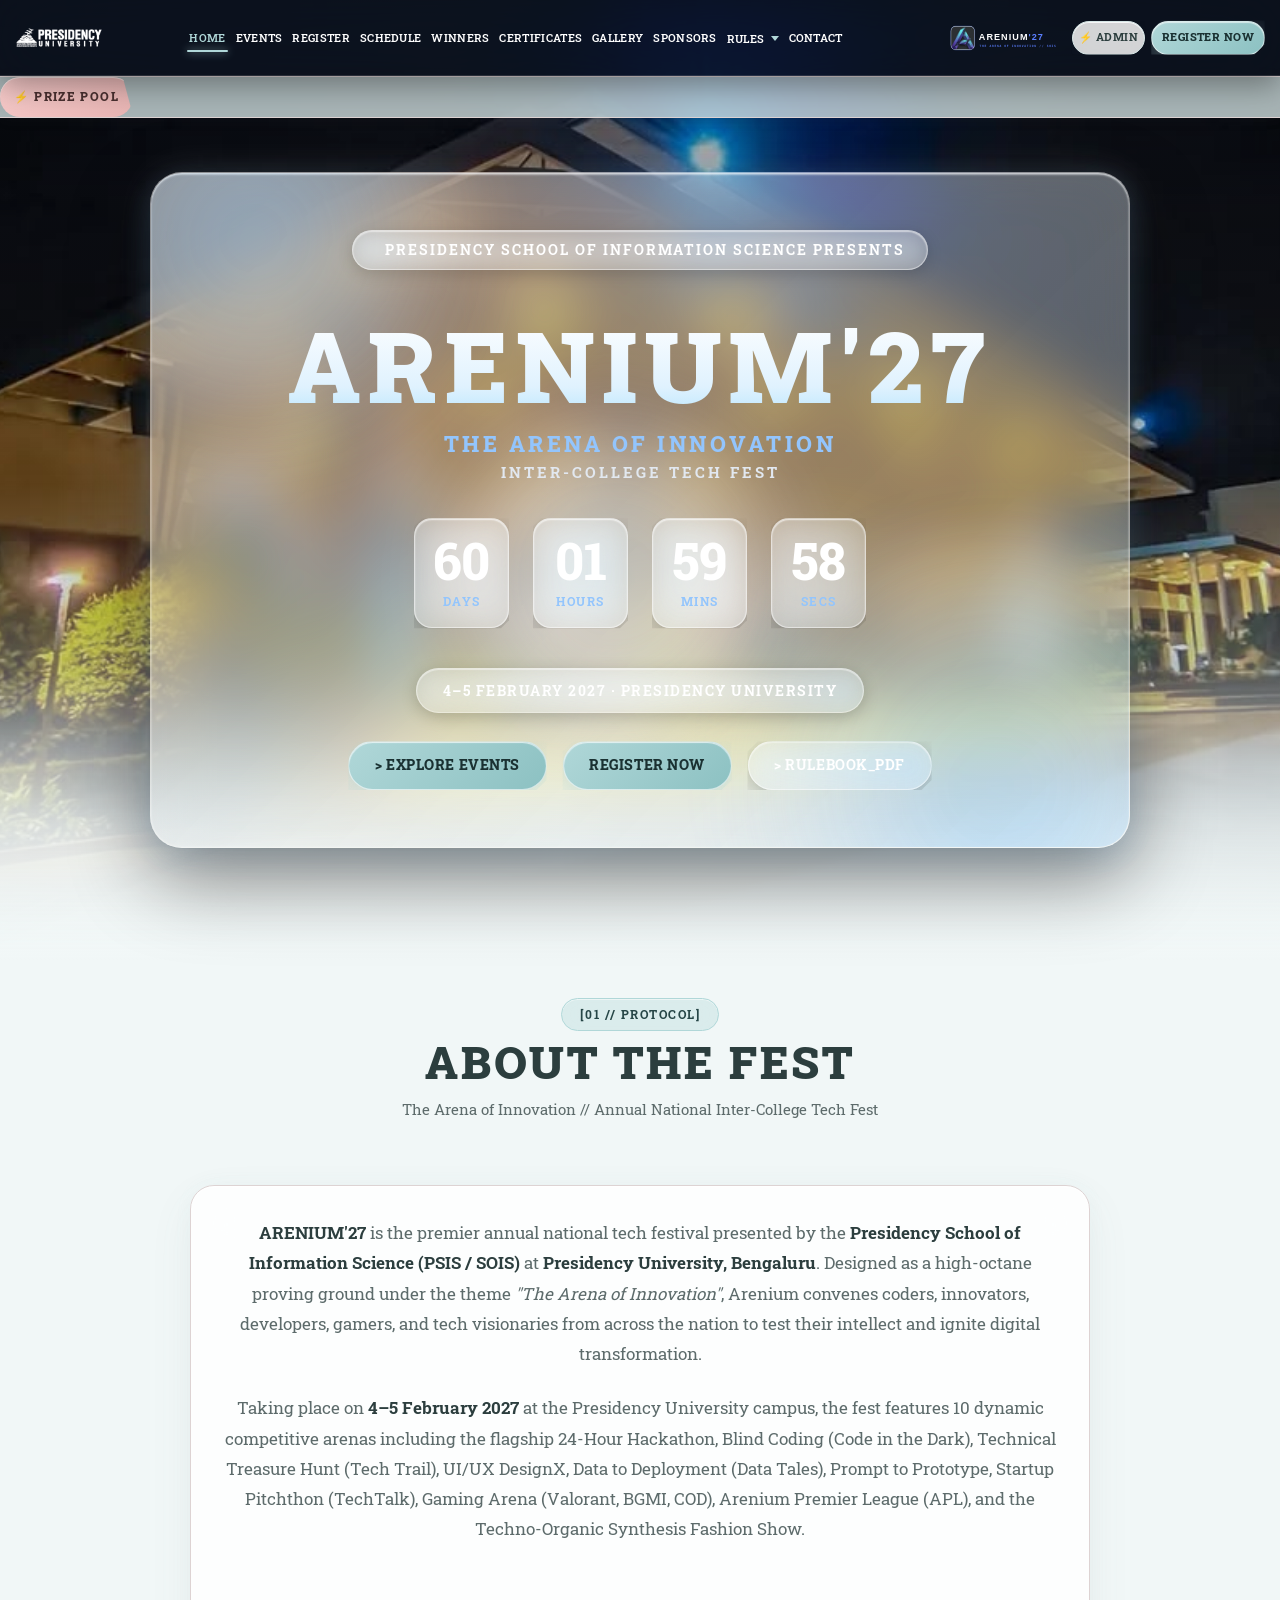
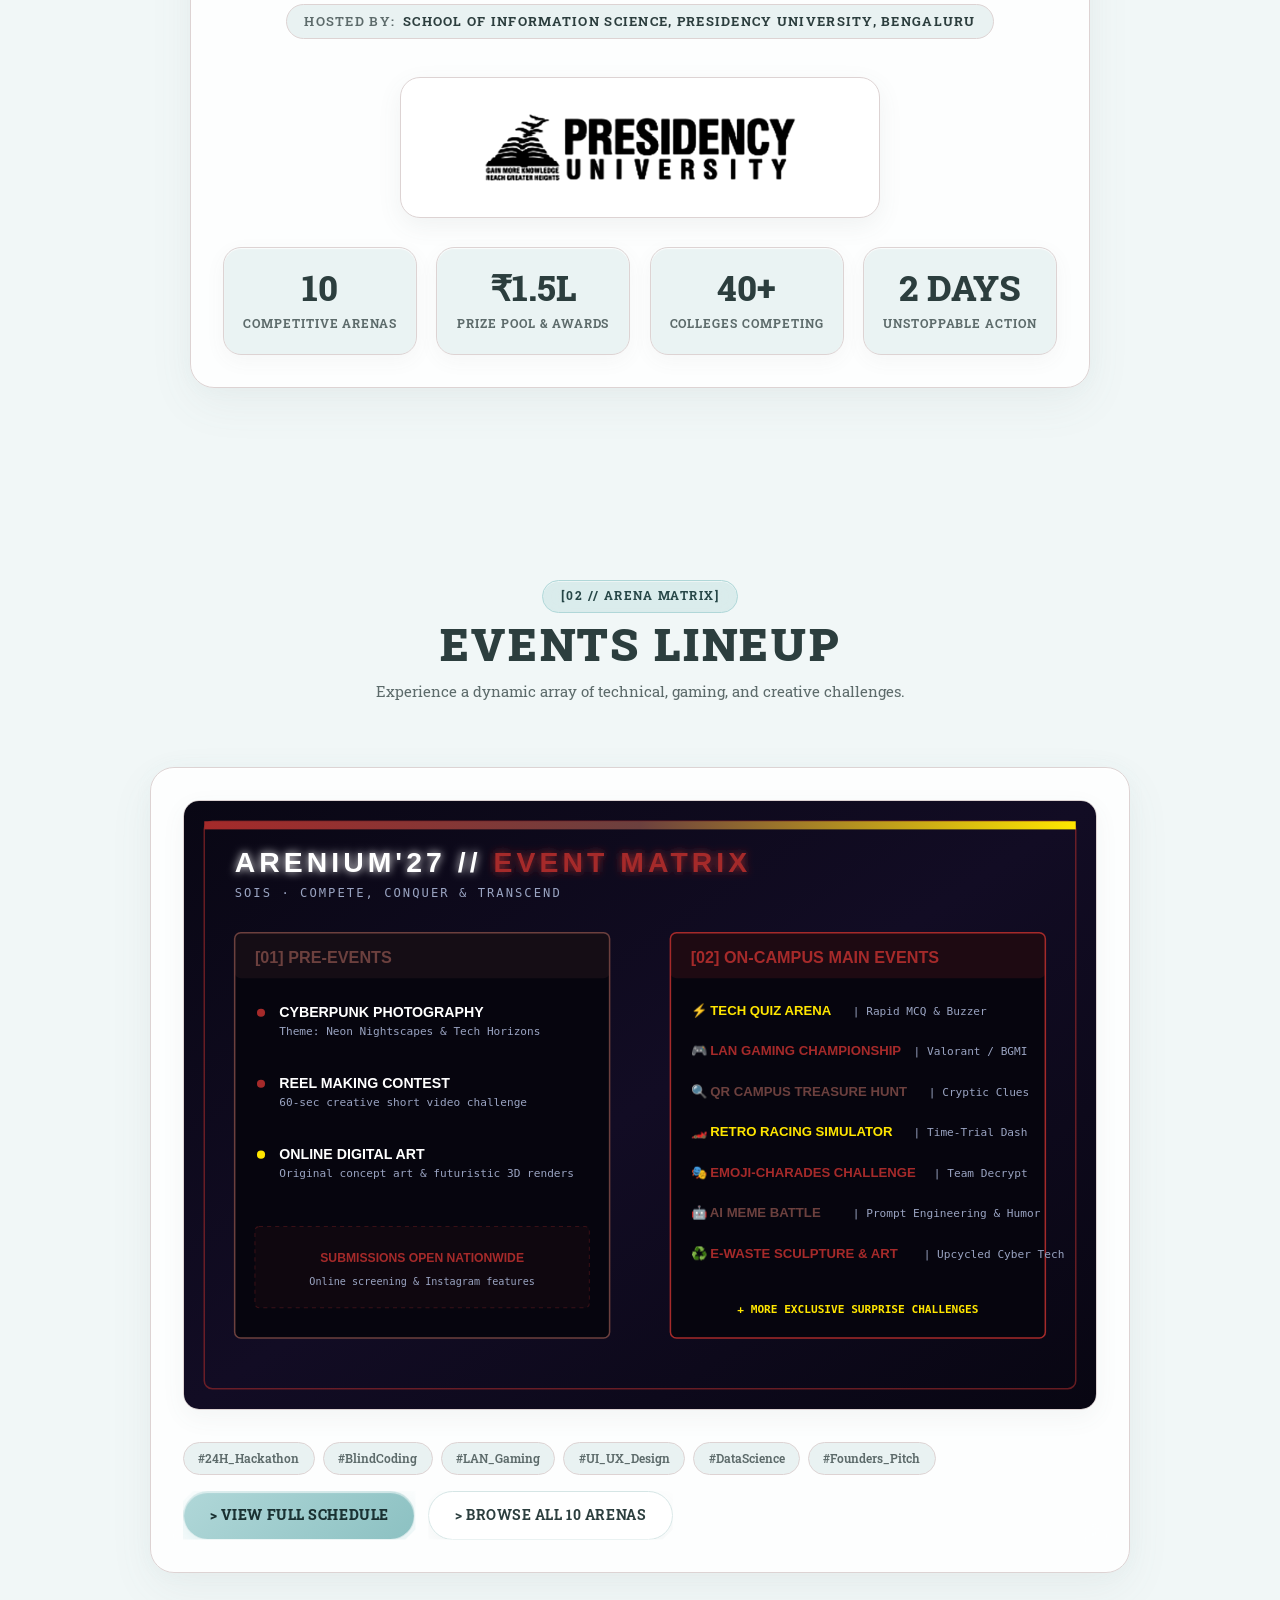
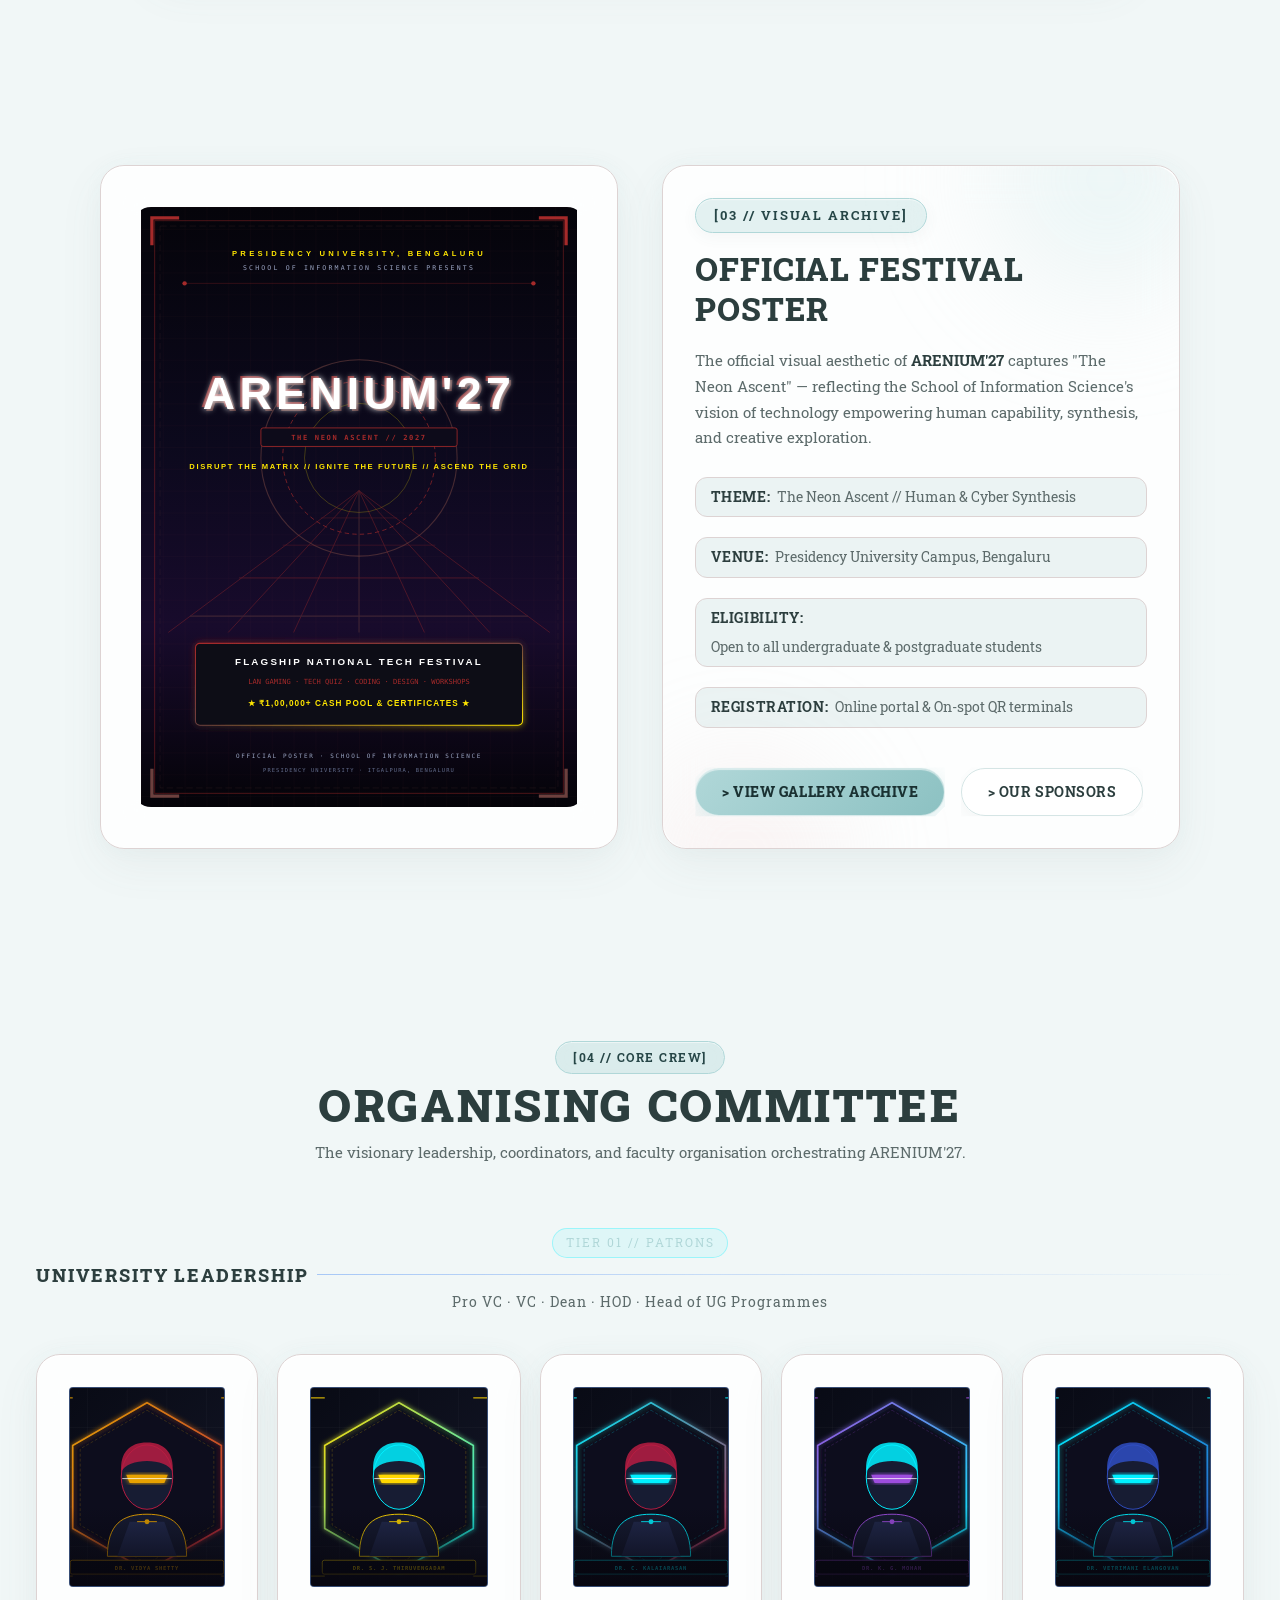
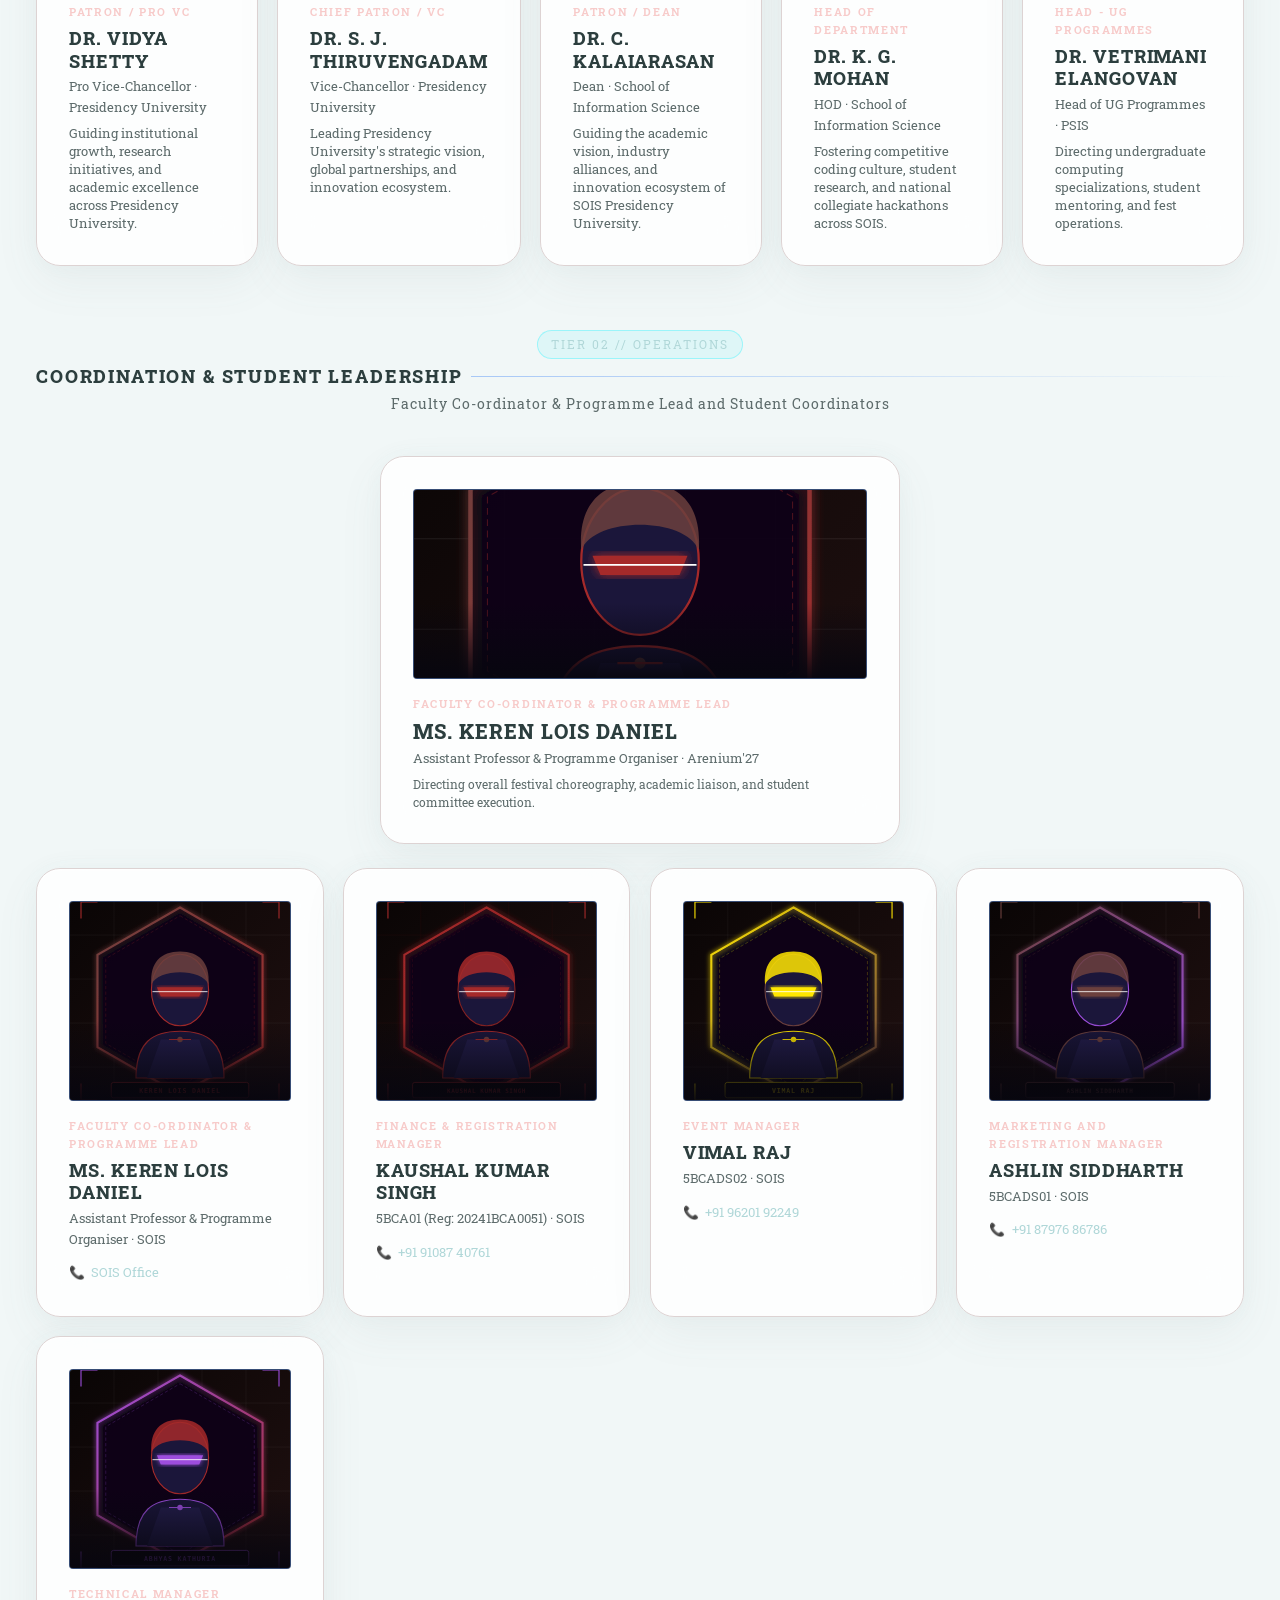
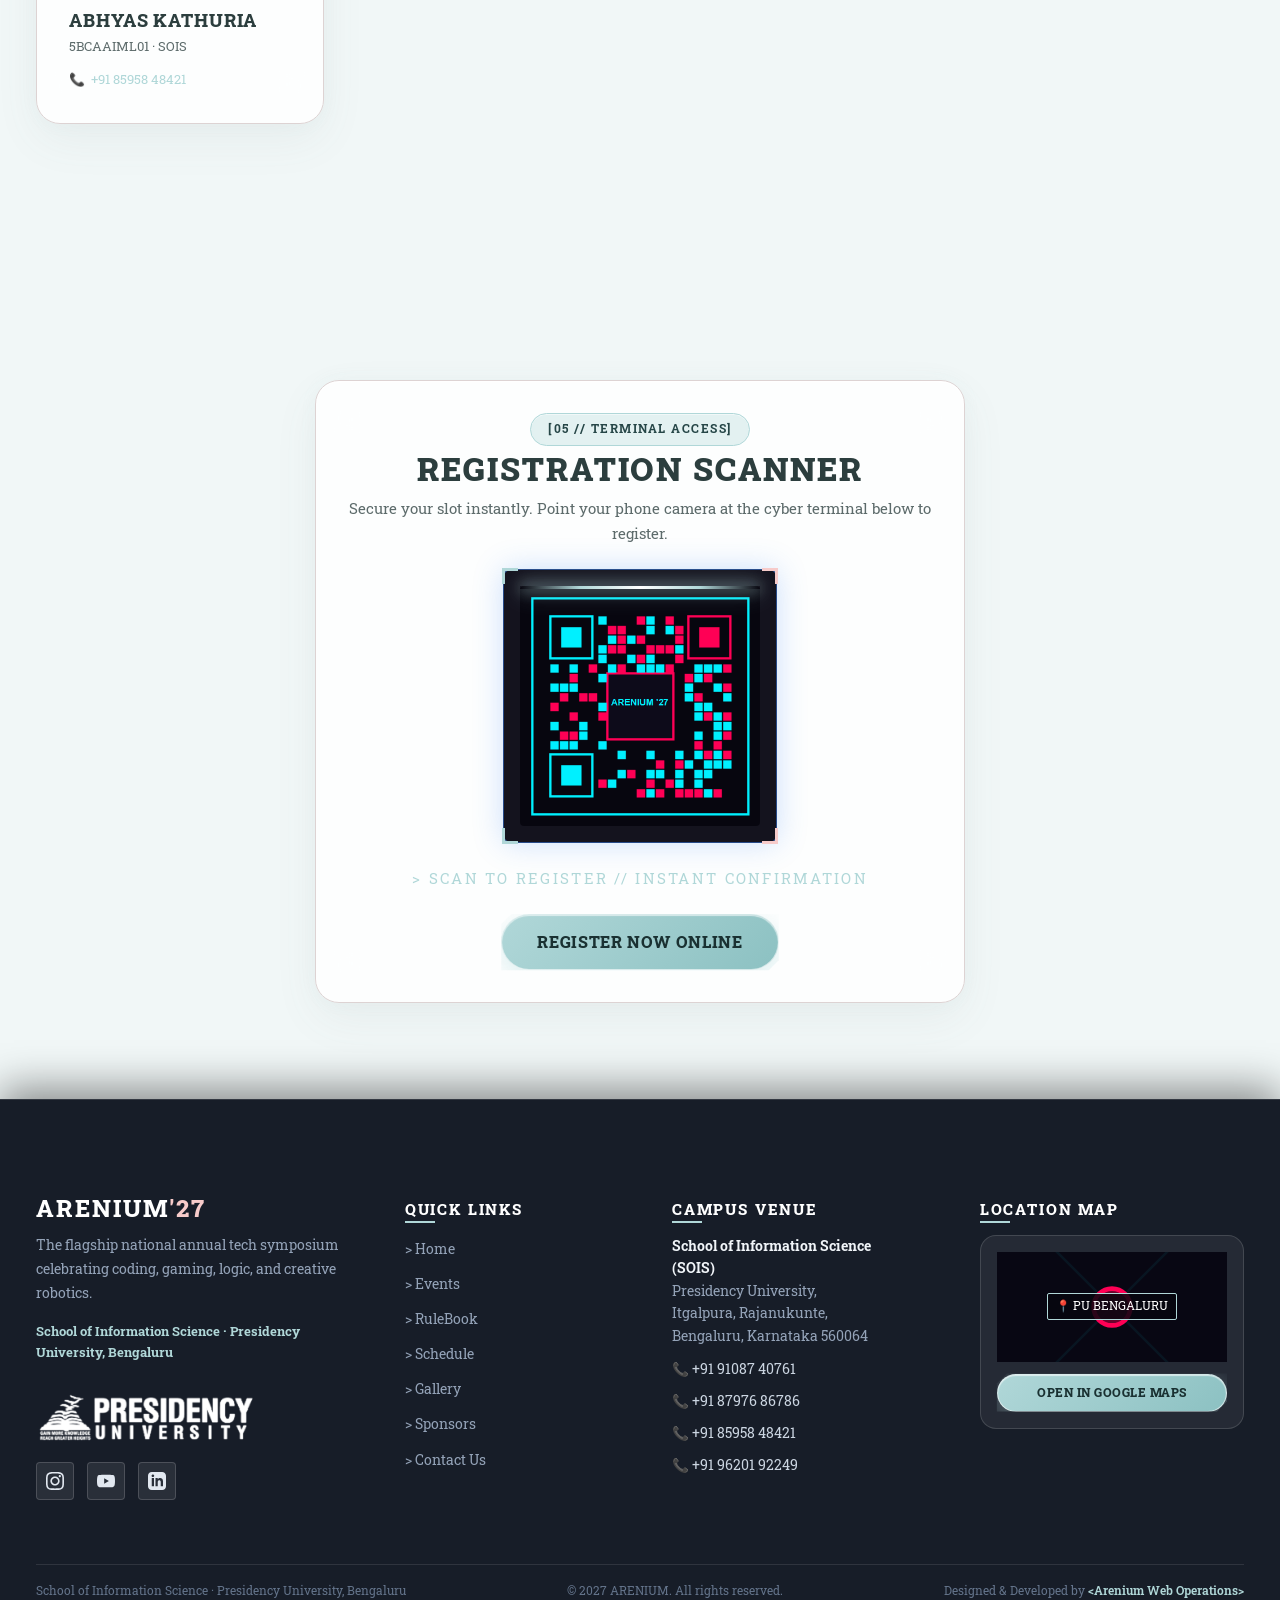
==== commit b7656493: "feat: match footer background, branding, and typography to Image 1 header dark obsidian aesthetic" ====
--- a/index.html
+++ b/index.html
@@ -38,7 +38,7 @@
   <link href="https://fonts.googleapis.com/css2?family=Roboto+Slab:wght@100..900&display=swap" rel="stylesheet">
 
   <!-- Main Stylesheet -->
-  <link rel="stylesheet" href="css/style.css?v=2027R">
+  <link rel="stylesheet" href="css/style.css?v=2027S">
 </head>
 <body>
   <div class="bg-parallax-backdrop" aria-hidden="true"></div>
--- a/css/style.css
+++ b/css/style.css
@@ -4791,44 +4791,151 @@
   }
 }
 
-/* Atmosphere Footer */
+/* ==========================================================================
+   GLOBAL FOOTER - MATCHED TO HEADER COLOR (IMAGE 1 DARK OBSIDIAN NAVY AESTHETIC)
+   ========================================================================== */
 .site-footer {
-  background: rgba(213, 229, 229, 0.65) !important;
-  backdrop-filter: blur(20px) saturate(160%) !important;
-  -webkit-backdrop-filter: blur(20px) saturate(160%) !important;
-  border-top: 1.5px solid var(--palette-mauve, #DDD3D3) !important;
-  color: var(--palette-slate, #5D6B6B) !important;
-}
-
-.footer-brand-title {
-  color: var(--palette-heading, #2C3E3E) !important;
-}
-
-.footer-heading {
-  color: var(--palette-heading, #2C3E3E) !important;
+  background: rgba(14, 20, 32, 0.96) !important;
+  backdrop-filter: blur(28px) saturate(190%) !important;
+  -webkit-backdrop-filter: blur(28px) saturate(190%) !important;
+  border-top: 1px solid rgba(255, 255, 255, 0.12) !important;
+  box-shadow: 0 -10px 40px rgba(0, 0, 0, 0.45) !important;
+  color: #CBD5E1 !important;
+  position: relative !important;
+  z-index: 10 !important;
+}
+
+.site-footer .brand-name {
+  color: #FFFFFF !important;
   font-weight: 800 !important;
-}
-
-.footer-link {
-  color: var(--palette-slate, #5D6B6B) !important;
-}
-
-.footer-link:hover {
-  color: var(--palette-heading, #2C3E3E) !important;
-}
-
-.footer-pu-logo {
-  filter: invert(1) brightness(0.2) contrast(1.2) !important;
-}
-
-.footer-bottom-bar {
-  border-top: 1px solid var(--palette-mauve, #DDD3D3) !important;
-  color: #7A8989 !important;
-}
-
-.footer-bottom-bar a {
-  color: var(--palette-heading, #2C3E3E) !important;
+  font-size: 1.5rem !important;
+  letter-spacing: 0.08em !important;
+}
+
+.site-footer .brand-name .accent-quote,
+.site-footer .brand-name .accent-num {
+  color: var(--palette-blush, #F7CBCA) !important;
+}
+
+.site-footer .footer-desc {
+  color: #94A3B8 !important;
+  font-size: 0.88rem !important;
+  line-height: 1.7 !important;
+}
+
+.site-footer .footer-host-tag {
+  color: var(--palette-aqua, #B0D7D8) !important;
   font-weight: 700 !important;
+  font-size: 0.82rem !important;
+}
+
+.site-footer .footer-col-title,
+.site-footer .footer-heading,
+.site-footer .footer-brand-title {
+  color: #FFFFFF !important;
+  font-size: 0.95rem !important;
+  font-weight: 800 !important;
+  letter-spacing: 0.12em !important;
+  text-transform: uppercase !important;
+}
+
+.site-footer .footer-col-title::after {
+  background: var(--palette-aqua, #B0D7D8) !important;
+  box-shadow: none !important;
+}
+
+.site-footer .footer-links-list li a,
+.site-footer .footer-link {
+  color: #94A3B8 !important;
+  font-size: 0.88rem !important;
+  transition: color 0.2s ease, transform 0.2s ease !important;
+}
+
+.site-footer .footer-links-list li a:hover,
+.site-footer .footer-link:hover {
+  color: var(--palette-aqua, #B0D7D8) !important;
+  transform: translateX(3px) !important;
+}
+
+.site-footer .footer-address {
+  color: #94A3B8 !important;
+  font-size: 0.88rem !important;
+  line-height: 1.6 !important;
+}
+
+.site-footer .footer-address strong {
+  color: #F1F5F9 !important;
+  font-weight: 700 !important;
+}
+
+.site-footer .footer-contacts-list li a {
+  color: #CBD5E1 !important;
+  font-size: 0.86rem !important;
+  transition: color 0.2s ease !important;
+}
+
+.site-footer .footer-contacts-list li a:hover {
+  color: var(--palette-aqua, #B0D7D8) !important;
+}
+
+/* Presidency University Logo in Footer - White Logo on Dark Background */
+.site-footer .footer-pu-logo,
+.site-footer .pu-logo-dark,
+.site-footer .pu-logo-light {
+  filter: none !important;
+  -webkit-filter: none !important;
+}
+
+.site-footer .pu-logo-dark {
+  display: block !important;
+}
+
+.site-footer .pu-logo-light {
+  display: none !important;
+}
+
+.site-footer .social-pill {
+  background: rgba(255, 255, 255, 0.08) !important;
+  border: 1px solid rgba(255, 255, 255, 0.16) !important;
+  color: #E2E8F0 !important;
+  transition: all 0.25s ease !important;
+}
+
+.site-footer .social-pill:hover {
+  background: var(--palette-aqua, #B0D7D8) !important;
+  border-color: var(--palette-aqua, #B0D7D8) !important;
+  color: #0E1420 !important;
+  transform: translateY(-2px) !important;
+}
+
+.site-footer .footer-map-card {
+  background: rgba(255, 255, 255, 0.06) !important;
+  border: 1px solid rgba(255, 255, 255, 0.14) !important;
+  border-radius: 16px !important;
+}
+
+.site-footer .btn-map-direct {
+  background: rgba(176, 215, 216, 0.18) !important;
+  border: 1px solid rgba(176, 215, 216, 0.35) !important;
+  color: var(--palette-aqua, #B0D7D8) !important;
+  font-weight: 700 !important;
+  transition: all 0.25s ease !important;
+}
+
+.site-footer .btn-map-direct:hover {
+  background: var(--palette-aqua, #B0D7D8) !important;
+  color: #0E1420 !important;
+}
+
+.site-footer .footer-bottom-bar {
+  border-top: 1px solid rgba(255, 255, 255, 0.1) !important;
+  color: #64748B !important;
+  font-size: 0.78rem !important;
+}
+
+.site-footer .footer-bottom-bar a {
+  color: var(--palette-aqua, #B0D7D8) !important;
+  font-weight: 600 !important;
 }
 
 /* Right Top Corner Fest Logo Link */
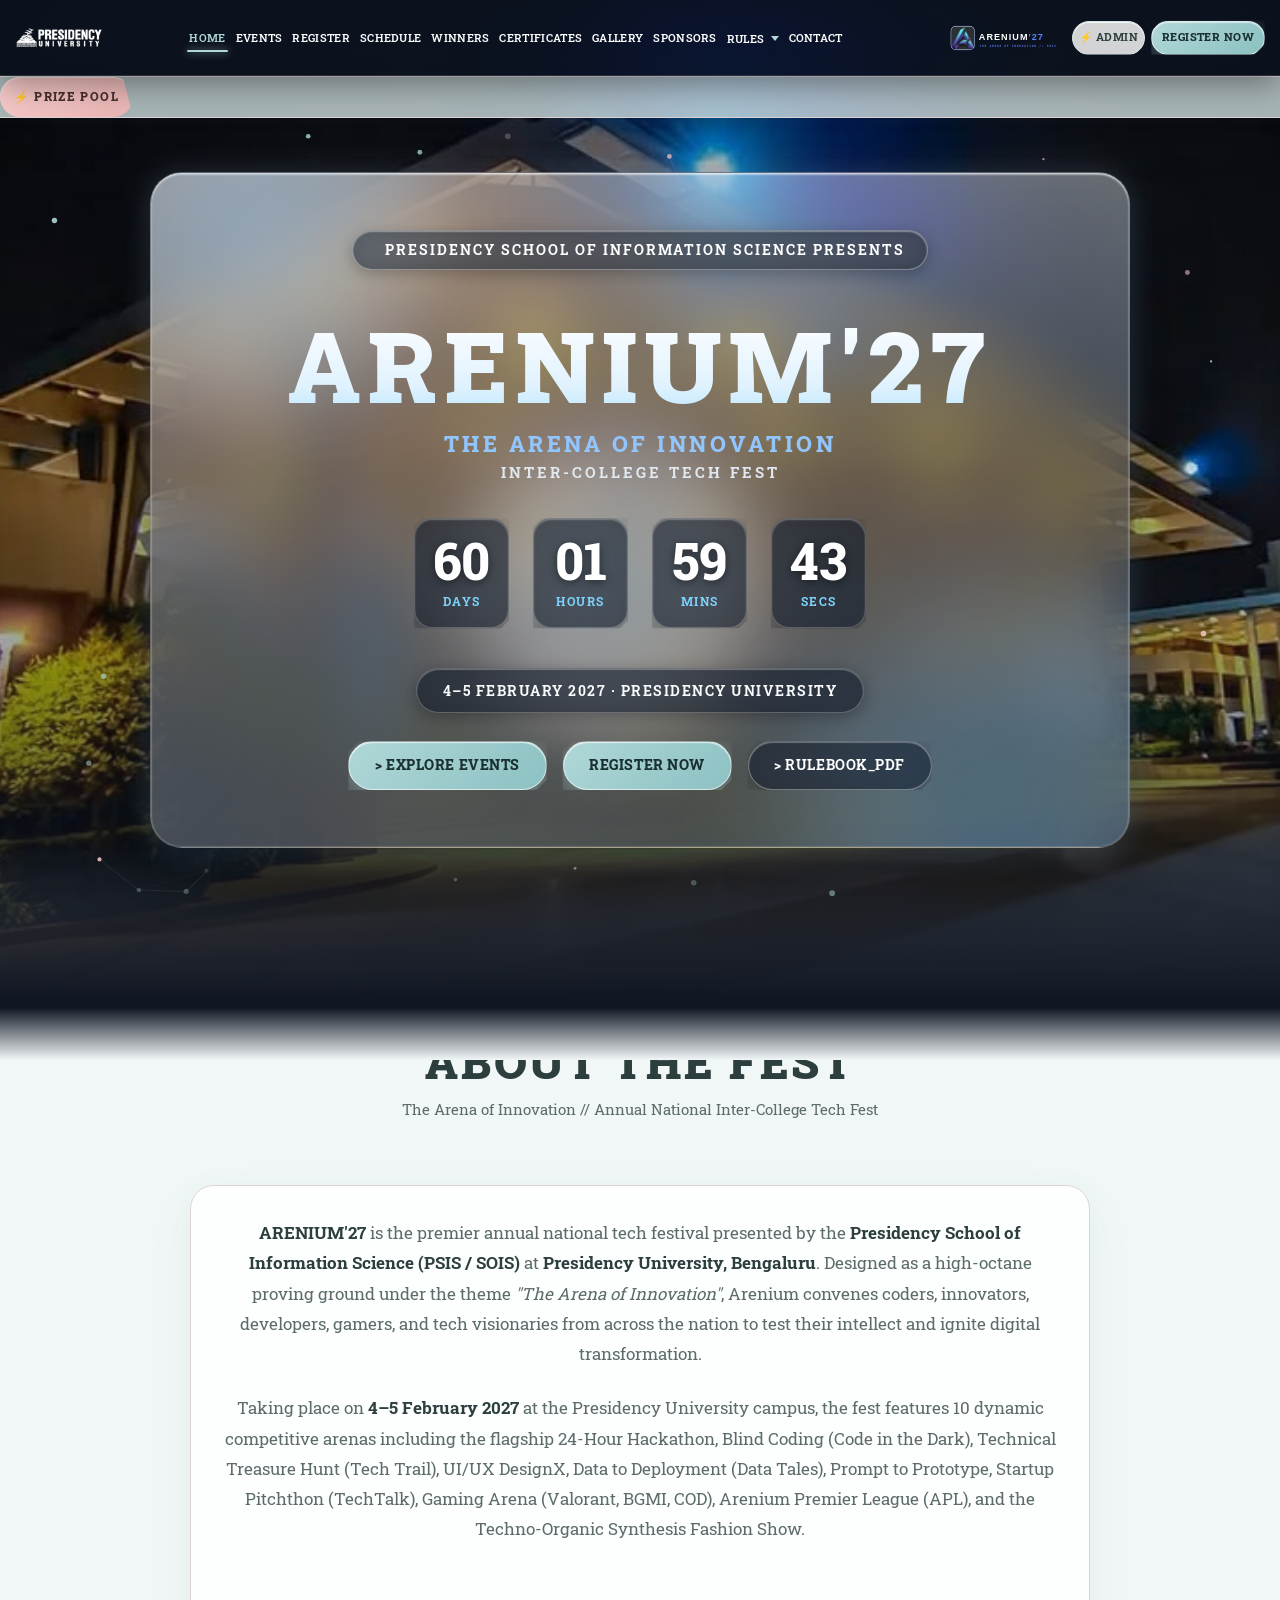
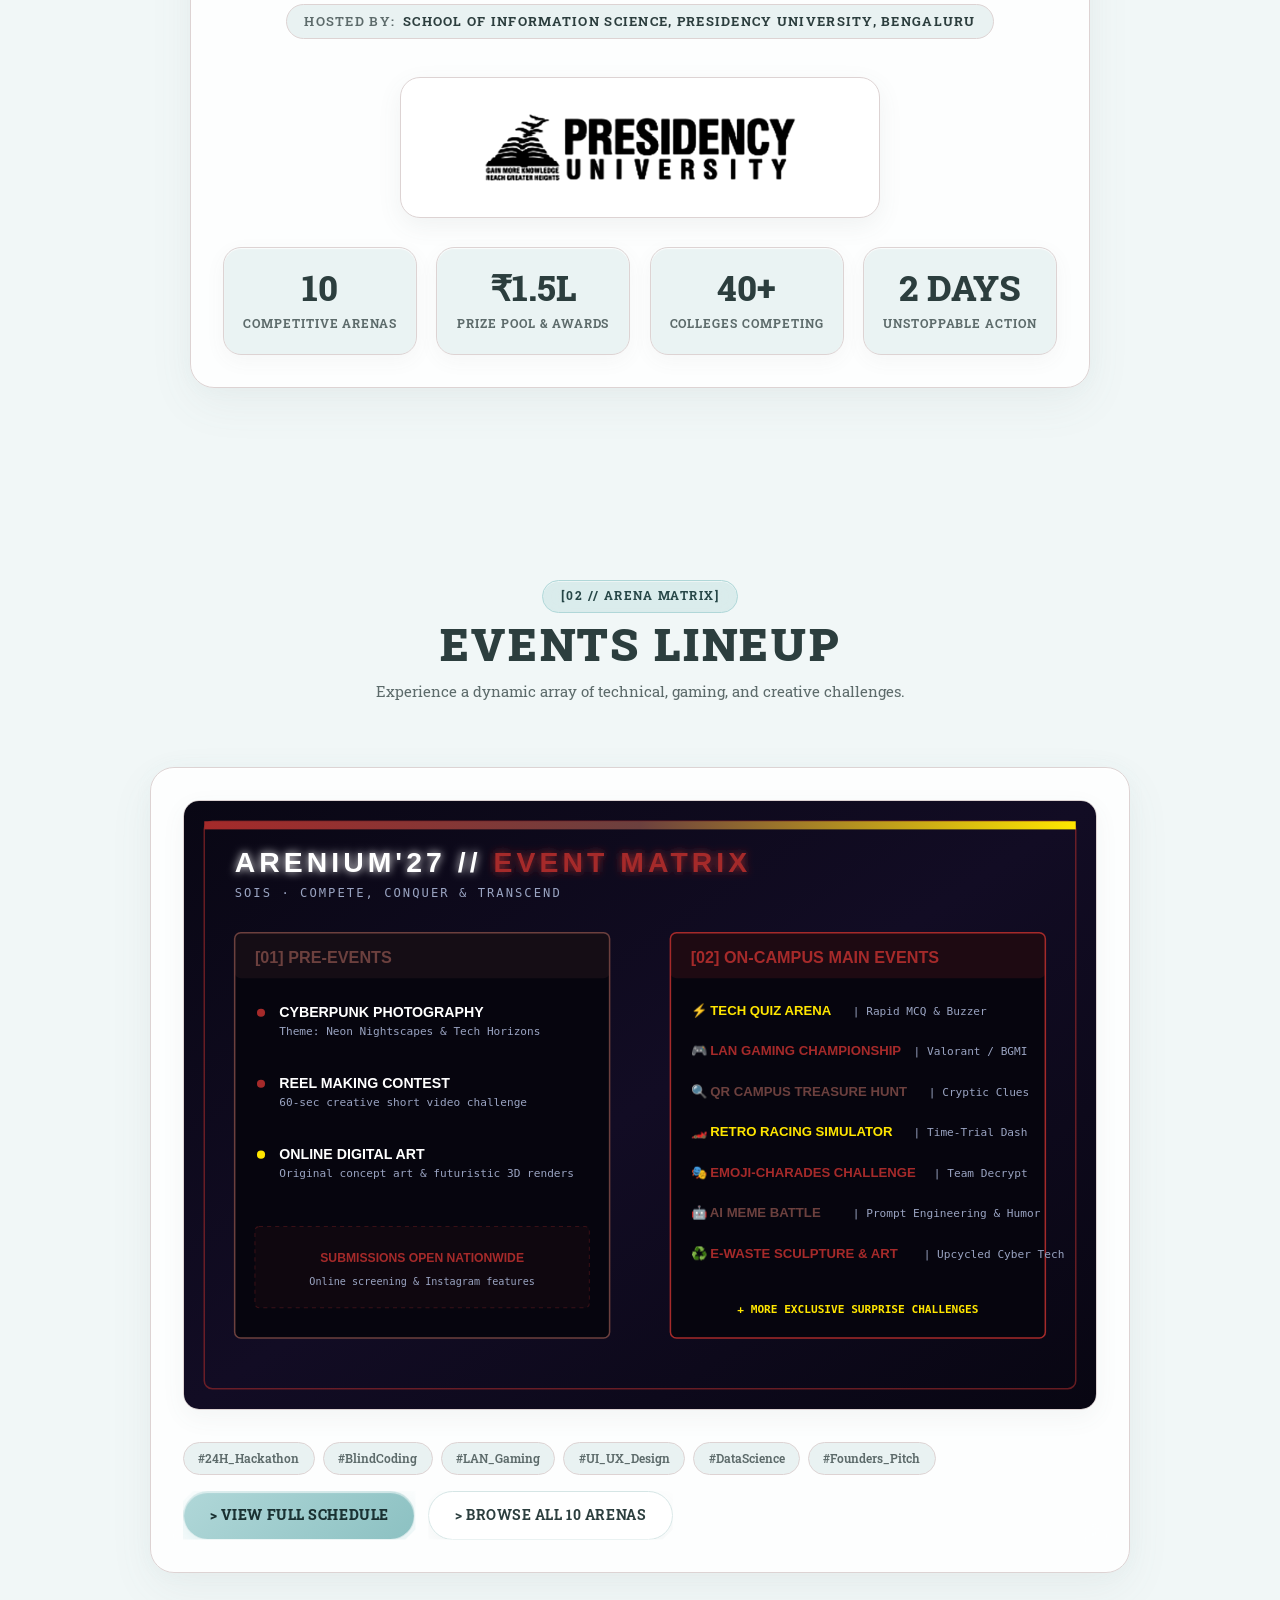
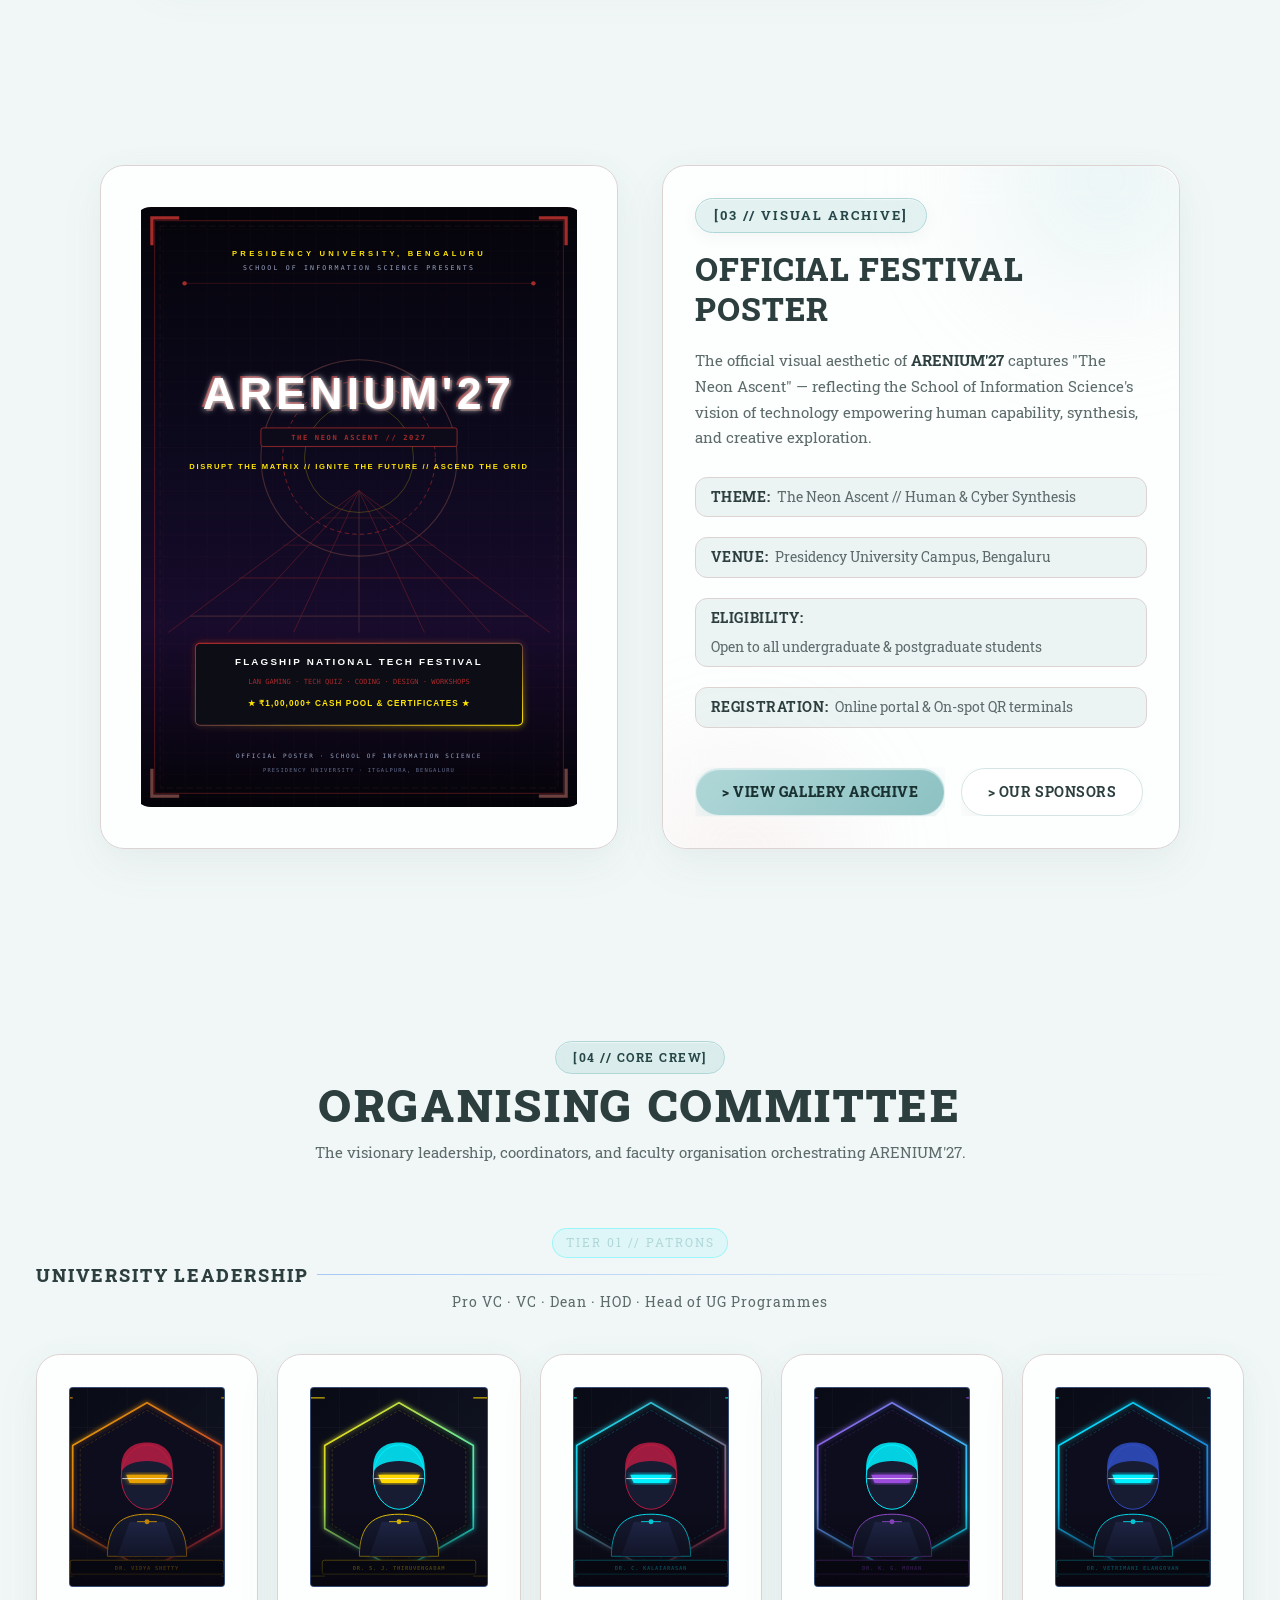
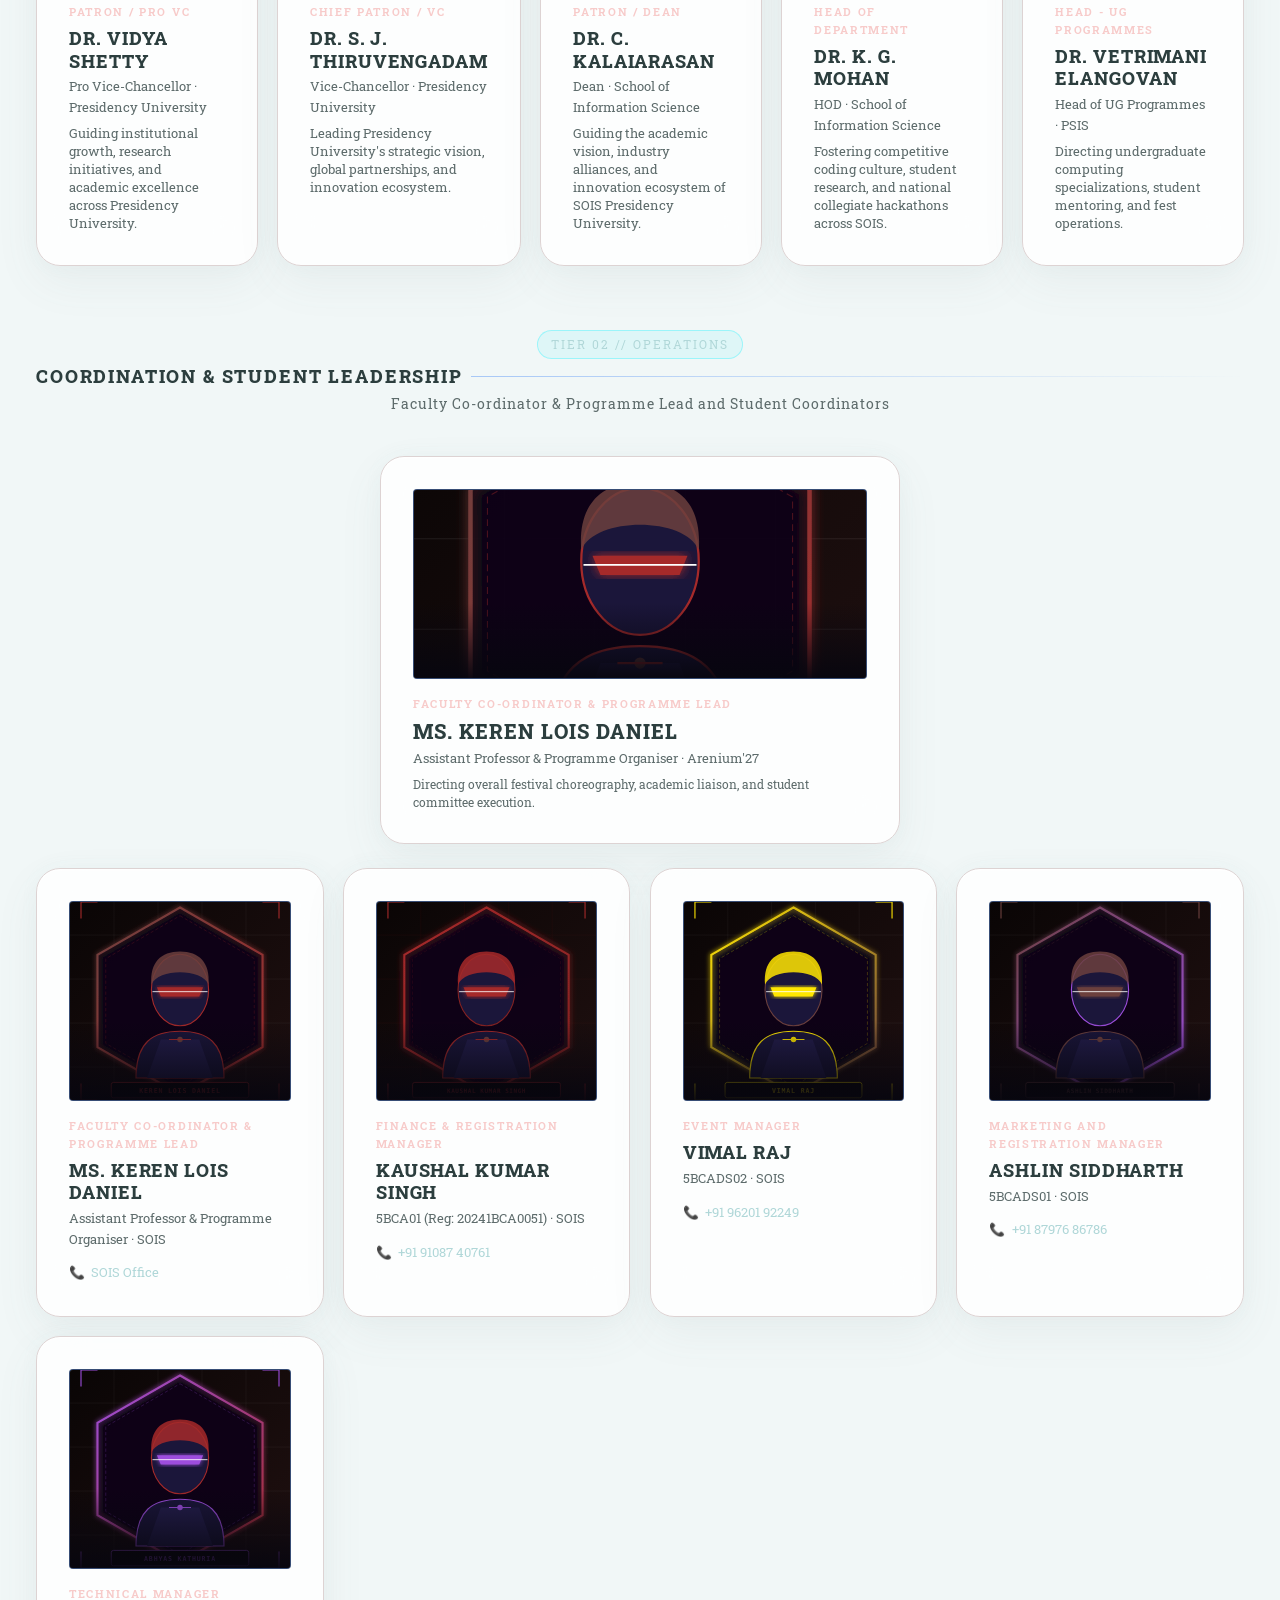
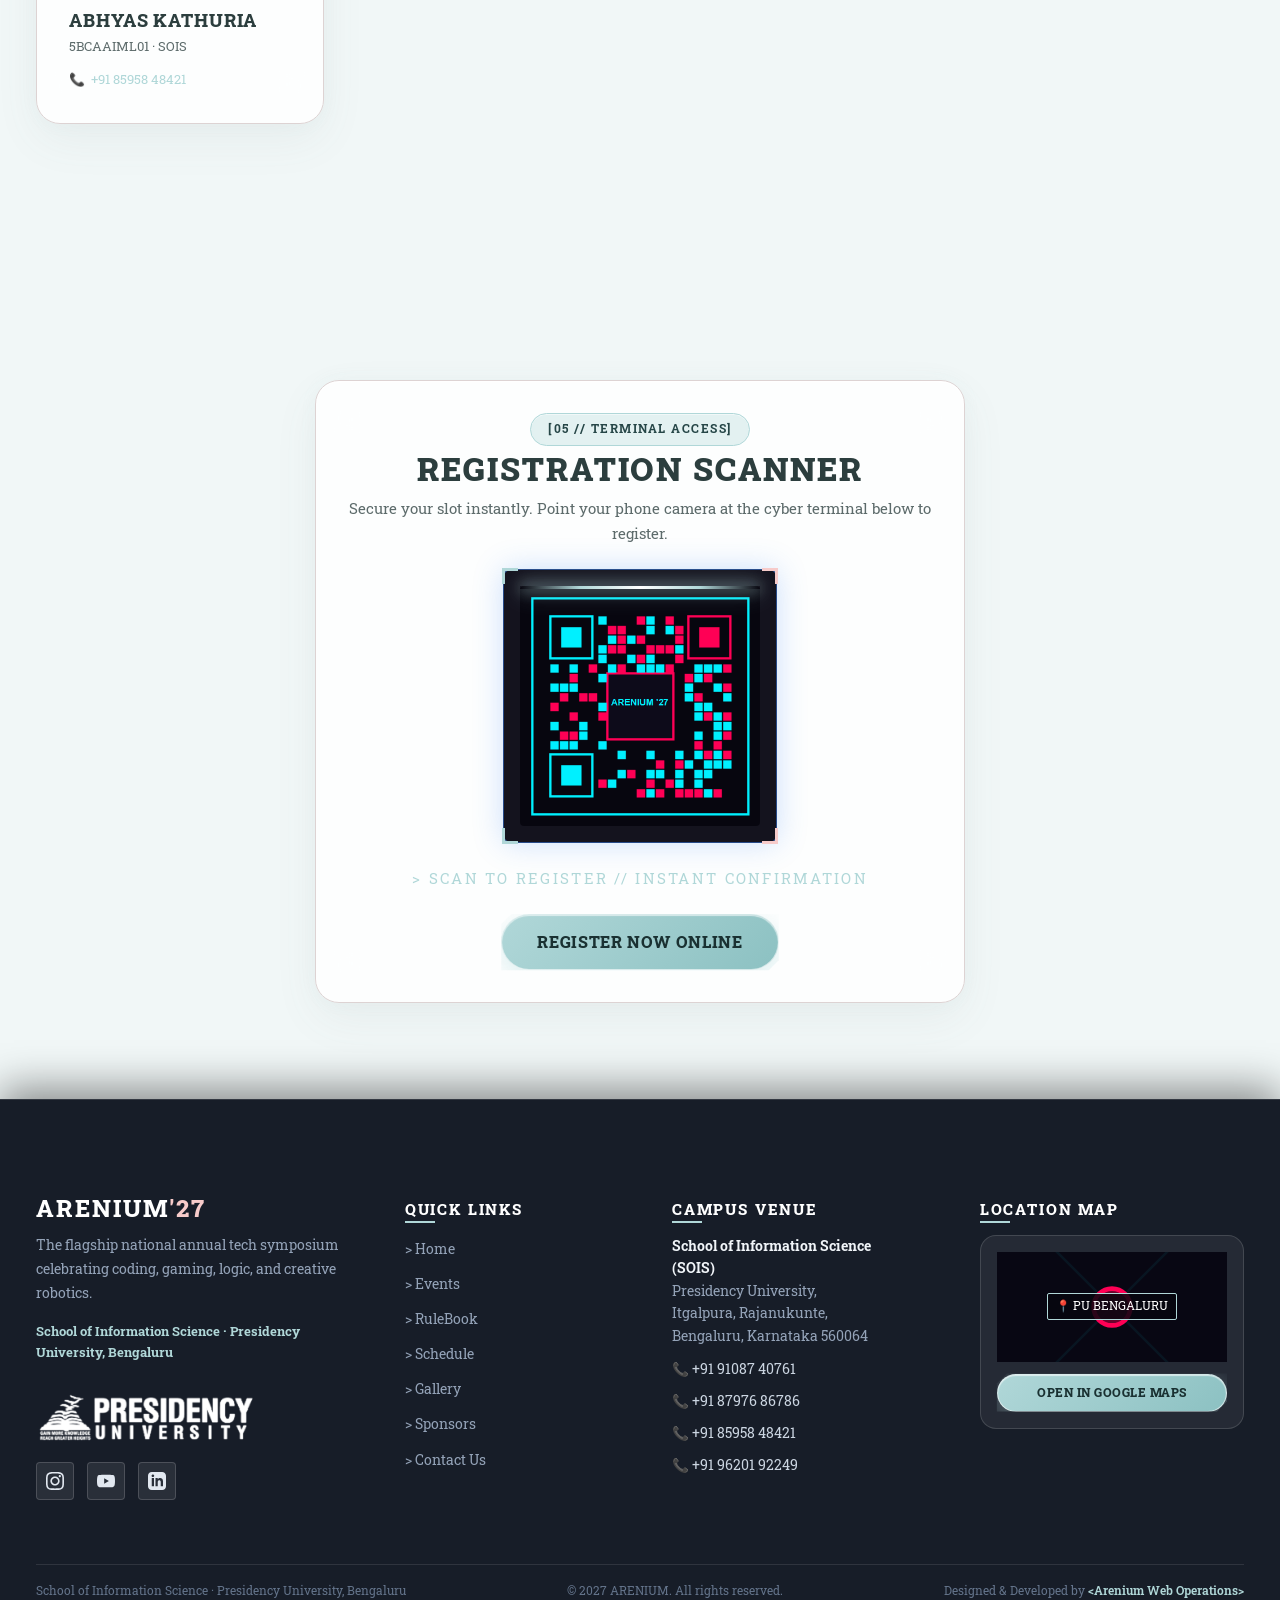
==== commit 51f04bde: "feat: enhance hero transition with deep dark obsidian contrast and Apple VisionOS light-to-dark card" ====
--- a/index.html
+++ b/index.html
@@ -38,7 +38,7 @@
   <link href="https://fonts.googleapis.com/css2?family=Roboto+Slab:wght@100..900&display=swap" rel="stylesheet">
 
   <!-- Main Stylesheet -->
-  <link rel="stylesheet" href="css/style.css?v=2027S">
+  <link rel="stylesheet" href="css/style.css?v=2027T">
 </head>
 <body>
   <div class="bg-parallax-backdrop" aria-hidden="true"></div>
--- a/css/style.css
+++ b/css/style.css
@@ -155,13 +155,13 @@
   flex-direction: column;
 }
 
-/* TOP HERO PARALLAX BACKGROUND (IMAGE 1 NIGHT CAMPUS, THEN FADES TO NORMAL COLOR) */
+/* TOP HERO PARALLAX BACKGROUND (IMAGE 1 NIGHT CAMPUS, THEN FADES TO DARK CONTRAST) */
 .bg-parallax-backdrop {
   position: absolute !important;
   top: 0 !important;
   left: 0 !important;
   width: 100% !important;
-  height: 960px !important;
+  height: 1060px !important;
   background-image: url('../images/campus-bg.jpg') !important;
   background-size: cover !important;
   background-position: center top !important;
@@ -173,18 +173,26 @@
   opacity: 1 !important;
   transform: translate3d(0, 0, 0);
   will-change: transform;
-  -webkit-mask-image: linear-gradient(to bottom, rgba(0, 0, 0, 1) 0%, rgba(0, 0, 0, 1) 70%, rgba(0, 0, 0, 0.3) 86%, rgba(0, 0, 0, 0) 100%) !important;
-  mask-image: linear-gradient(to bottom, rgba(0, 0, 0, 1) 0%, rgba(0, 0, 0, 1) 70%, rgba(0, 0, 0, 0.3) 86%, rgba(0, 0, 0, 0) 100%) !important;
-}
-
-/* ATMOSPHERIC GRADIENT SCRIM (IMAGE 1 NIGHT ATMOSPHERE IN HERO, FADING INTO #F1F7F7) */
+  -webkit-mask-image: linear-gradient(to bottom, rgba(0, 0, 0, 1) 0%, rgba(0, 0, 0, 1) 80%, rgba(0, 0, 0, 0.4) 93%, rgba(0, 0, 0, 0) 100%) !important;
+  mask-image: linear-gradient(to bottom, rgba(0, 0, 0, 1) 0%, rgba(0, 0, 0, 1) 80%, rgba(0, 0, 0, 0.4) 93%, rgba(0, 0, 0, 0) 100%) !important;
+}
+
+/* ATMOSPHERIC GRADIENT SCRIM (DEEP OBSIDIAN DARK CONTRAST TRANSITION INTO NORMAL CANVAS) */
 .bg-atmospheric-scrim {
   position: absolute !important;
   top: 0 !important;
   left: 0 !important;
   width: 100% !important;
-  height: 960px !important;
-  background: linear-gradient(180deg, rgba(8, 14, 26, 0.45) 0%, rgba(8, 14, 26, 0.1) 25%, transparent 50%, rgba(241, 247, 247, 0.5) 82%, #F1F7F7 100%) !important;
+  height: 1060px !important;
+  background: linear-gradient(180deg, 
+    rgba(8, 14, 26, 0.45) 0%, 
+    rgba(8, 14, 26, 0.1) 20%, 
+    transparent 45%, 
+    rgba(14, 20, 32, 0.35) 70%, 
+    rgba(14, 20, 32, 0.85) 88%, 
+    #0E1420 95%,
+    var(--palette-normal-bg, #F1F7F7) 100%
+  ) !important;
   z-index: 1 !important;
   pointer-events: none !important;
 }
@@ -4993,10 +5001,10 @@
   width: 100%;
   margin: 0 auto;
   border-radius: 32px;
-  background: rgba(255, 255, 255, 0.18) !important;
-  backdrop-filter: blur(28px) saturate(180%) contrast(105%) !important;
-  -webkit-backdrop-filter: blur(28px) saturate(180%) contrast(105%) !important;
-  border: 1.5px solid rgba(255, 255, 255, 0.45) !important;
+  background: linear-gradient(180deg, rgba(255, 255, 255, 0.22) 0%, rgba(20, 28, 44, 0.45) 45%, rgba(10, 16, 28, 0.75) 100%) !important;
+  backdrop-filter: blur(32px) saturate(190%) contrast(110%) !important;
+  -webkit-backdrop-filter: blur(32px) saturate(190%) contrast(110%) !important;
+  border: 1.5px solid rgba(255, 255, 255, 0.35) !important;
   box-shadow: 
     0 30px 80px rgba(0, 0, 0, 0.45),
     0 10px 30px rgba(33, 150, 243, 0.12),
@@ -5013,8 +5021,8 @@
 }
 
 .hero-main-glass-card:hover {
-  background: rgba(255, 255, 255, 0.25) !important;
-  border-color: rgba(255, 255, 255, 0.65) !important;
+  background: linear-gradient(180deg, rgba(255, 255, 255, 0.28) 0%, rgba(24, 34, 52, 0.52) 45%, rgba(12, 18, 32, 0.82) 100%) !important;
+  border-color: rgba(255, 255, 255, 0.55) !important;
   box-shadow: 
     0 36px 95px rgba(0, 0, 0, 0.55),
     0 15px 40px rgba(33, 150, 243, 0.2),
@@ -5123,13 +5131,13 @@
 
 /* Card inner components */
 .hero-main-glass-card .hero-presenter-tag {
-  background: rgba(255, 255, 255, 0.2) !important;
-  border: 1px solid rgba(255, 255, 255, 0.45) !important;
+  background: rgba(14, 20, 32, 0.55) !important;
+  border: 1px solid rgba(255, 255, 255, 0.35) !important;
   border-radius: 50px !important;
   color: #FFFFFF !important;
   backdrop-filter: blur(12px) !important;
   -webkit-backdrop-filter: blur(12px) !important;
-  box-shadow: 0 4px 15px rgba(0, 0, 0, 0.15), inset 0 1px 1.5px rgba(255, 255, 255, 0.6) !important;
+  box-shadow: 0 4px 15px rgba(0, 0, 0, 0.25), inset 0 1px 1.5px rgba(255, 255, 255, 0.4) !important;
   padding: 0.5rem 1.4rem !important;
   font-size: clamp(0.72rem, 1.2vw, 0.86rem) !important;
   font-weight: 700 !important;
@@ -5185,49 +5193,49 @@
 }
 
 .hero-main-glass-card .countdown-box {
-  background: rgba(255, 255, 255, 0.22) !important;
-  border: 1px solid rgba(255, 255, 255, 0.5) !important;
+  background: rgba(14, 20, 32, 0.6) !important;
+  border: 1px solid rgba(255, 255, 255, 0.22) !important;
   backdrop-filter: blur(18px) !important;
   -webkit-backdrop-filter: blur(18px) !important;
   border-radius: 18px !important;
   box-shadow: 
-    0 10px 25px rgba(0, 0, 0, 0.2),
-    inset 0 1px 1.5px rgba(255, 255, 255, 0.75) !important;
+    0 12px 28px rgba(0, 0, 0, 0.35),
+    inset 0 1px 1.5px rgba(255, 255, 255, 0.3) !important;
   padding: 1rem 0.6rem !important;
   transition: transform 0.25s ease, background 0.25s ease, box-shadow 0.25s ease !important;
 }
 
 .hero-main-glass-card .countdown-box:hover {
-  background: rgba(255, 255, 255, 0.32) !important;
-  border-color: rgba(255, 255, 255, 0.75) !important;
+  background: rgba(20, 28, 46, 0.75) !important;
+  border-color: rgba(176, 215, 216, 0.6) !important;
   box-shadow: 
-    0 14px 32px rgba(0, 0, 0, 0.25),
-    inset 0 1px 2px #FFFFFF !important;
+    0 16px 36px rgba(0, 0, 0, 0.45),
+    inset 0 1px 2px rgba(255, 255, 255, 0.5) !important;
   transform: translateY(-3px) scale(1.02) !important;
 }
 
 .hero-main-glass-card .count-num {
   color: #FFFFFF !important;
   font-weight: 800 !important;
-  text-shadow: none !important;
+  text-shadow: 0 2px 10px rgba(0, 0, 0, 0.5) !important;
 }
 
 .hero-main-glass-card .count-label {
-  color: #93C5FD !important;
+  color: #7DD3FC !important;
   font-weight: 700 !important;
   letter-spacing: 1.5px !important;
   text-shadow: none !important;
 }
 
 .hero-main-glass-card .hero-date-badge {
-  background: rgba(255, 255, 255, 0.18) !important;
-  border: 1px solid rgba(255, 255, 255, 0.45) !important;
+  background: rgba(14, 20, 32, 0.6) !important;
+  border: 1px solid rgba(255, 255, 255, 0.25) !important;
   border-radius: 50px !important;
-  backdrop-filter: blur(12px) !important;
-  -webkit-backdrop-filter: blur(12px) !important;
-  color: #FFFFFF !important;
+  backdrop-filter: blur(14px) !important;
+  -webkit-backdrop-filter: blur(14px) !important;
+  color: #F8FAFC !important;
   font-weight: 700 !important;
-  box-shadow: 0 4px 16px rgba(0, 0, 0, 0.18), inset 0 1px 1px rgba(255, 255, 255, 0.5) !important;
+  box-shadow: 0 4px 16px rgba(0, 0, 0, 0.3), inset 0 1px 1px rgba(255, 255, 255, 0.3) !important;
   padding: 0.6rem 1.6rem !important;
   margin-bottom: 1.8rem !important;
   font-size: clamp(0.75rem, 1.2vw, 0.9rem) !important;
@@ -5262,21 +5270,20 @@
 }
 
 .hero-main-glass-card .btn-ghost {
-  background: rgba(255, 255, 255, 0.22) !important;
-  border: 1.5px solid rgba(255, 255, 255, 0.5) !important;
+  background: rgba(14, 20, 32, 0.55) !important;
+  border: 1.5px solid rgba(255, 255, 255, 0.35) !important;
   color: #FFFFFF !important;
   font-weight: 700 !important;
-  backdrop-filter: blur(12px) !important;
-  -webkit-backdrop-filter: blur(12px) !important;
-  box-shadow: 0 6px 20px rgba(0, 0, 0, 0.2), inset 0 1px 1px rgba(255, 255, 255, 0.4) !important;
+  backdrop-filter: blur(14px) !important;
+  -webkit-backdrop-filter: blur(14px) !important;
+  box-shadow: 0 6px 20px rgba(0, 0, 0, 0.25), inset 0 1px 1px rgba(255, 255, 255, 0.3) !important;
   border-radius: 50px !important;
 }
 
 .hero-main-glass-card .btn-ghost:hover {
-  background: rgba(255, 255, 255, 0.35) !important;
-  border-color: rgba(255, 255, 255, 0.7) !important;
-  color: #FFFFFF !important;
-  border-color: #2196F3 !important;
+  background: rgba(20, 28, 46, 0.8) !important;
+  border-color: var(--palette-aqua, #B0D7D8) !important;
+  color: var(--palette-aqua, #B0D7D8) !important;
 }
 
 /* Ensure hero section centers the card cleanly */
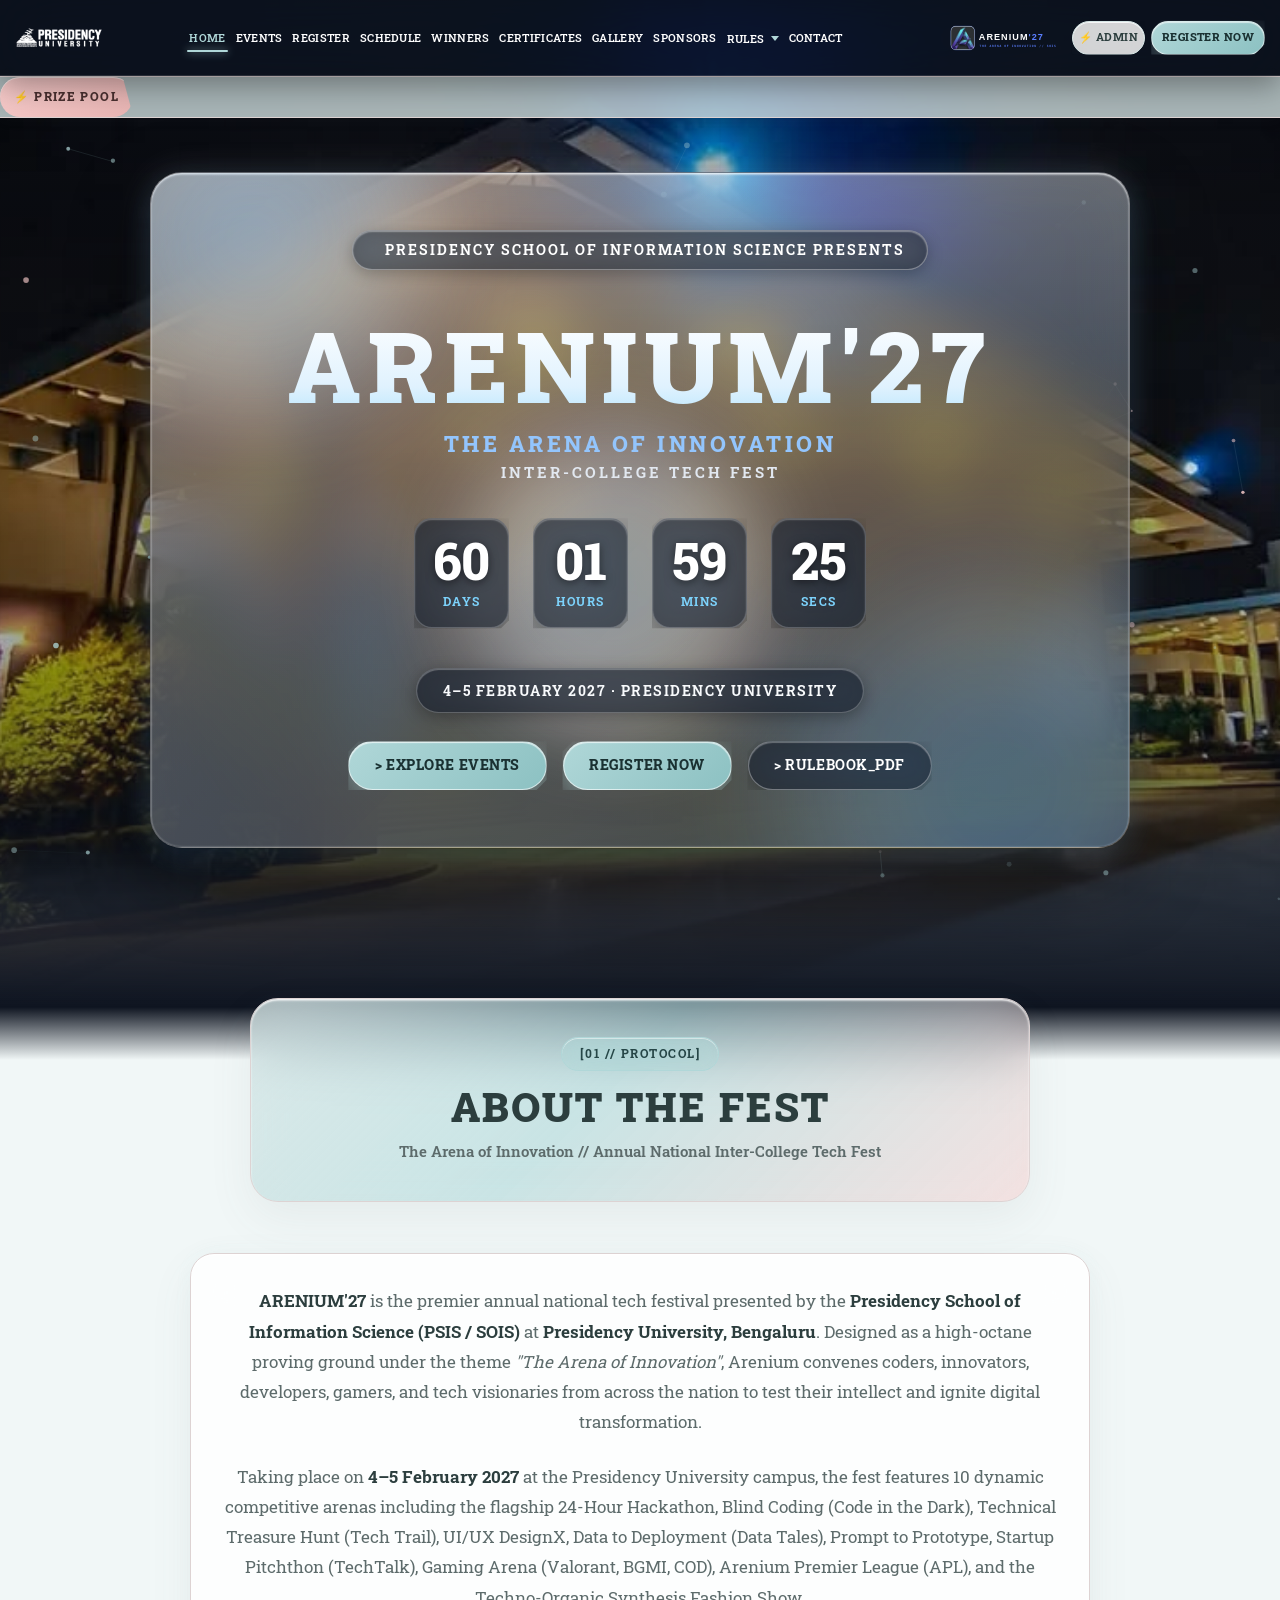
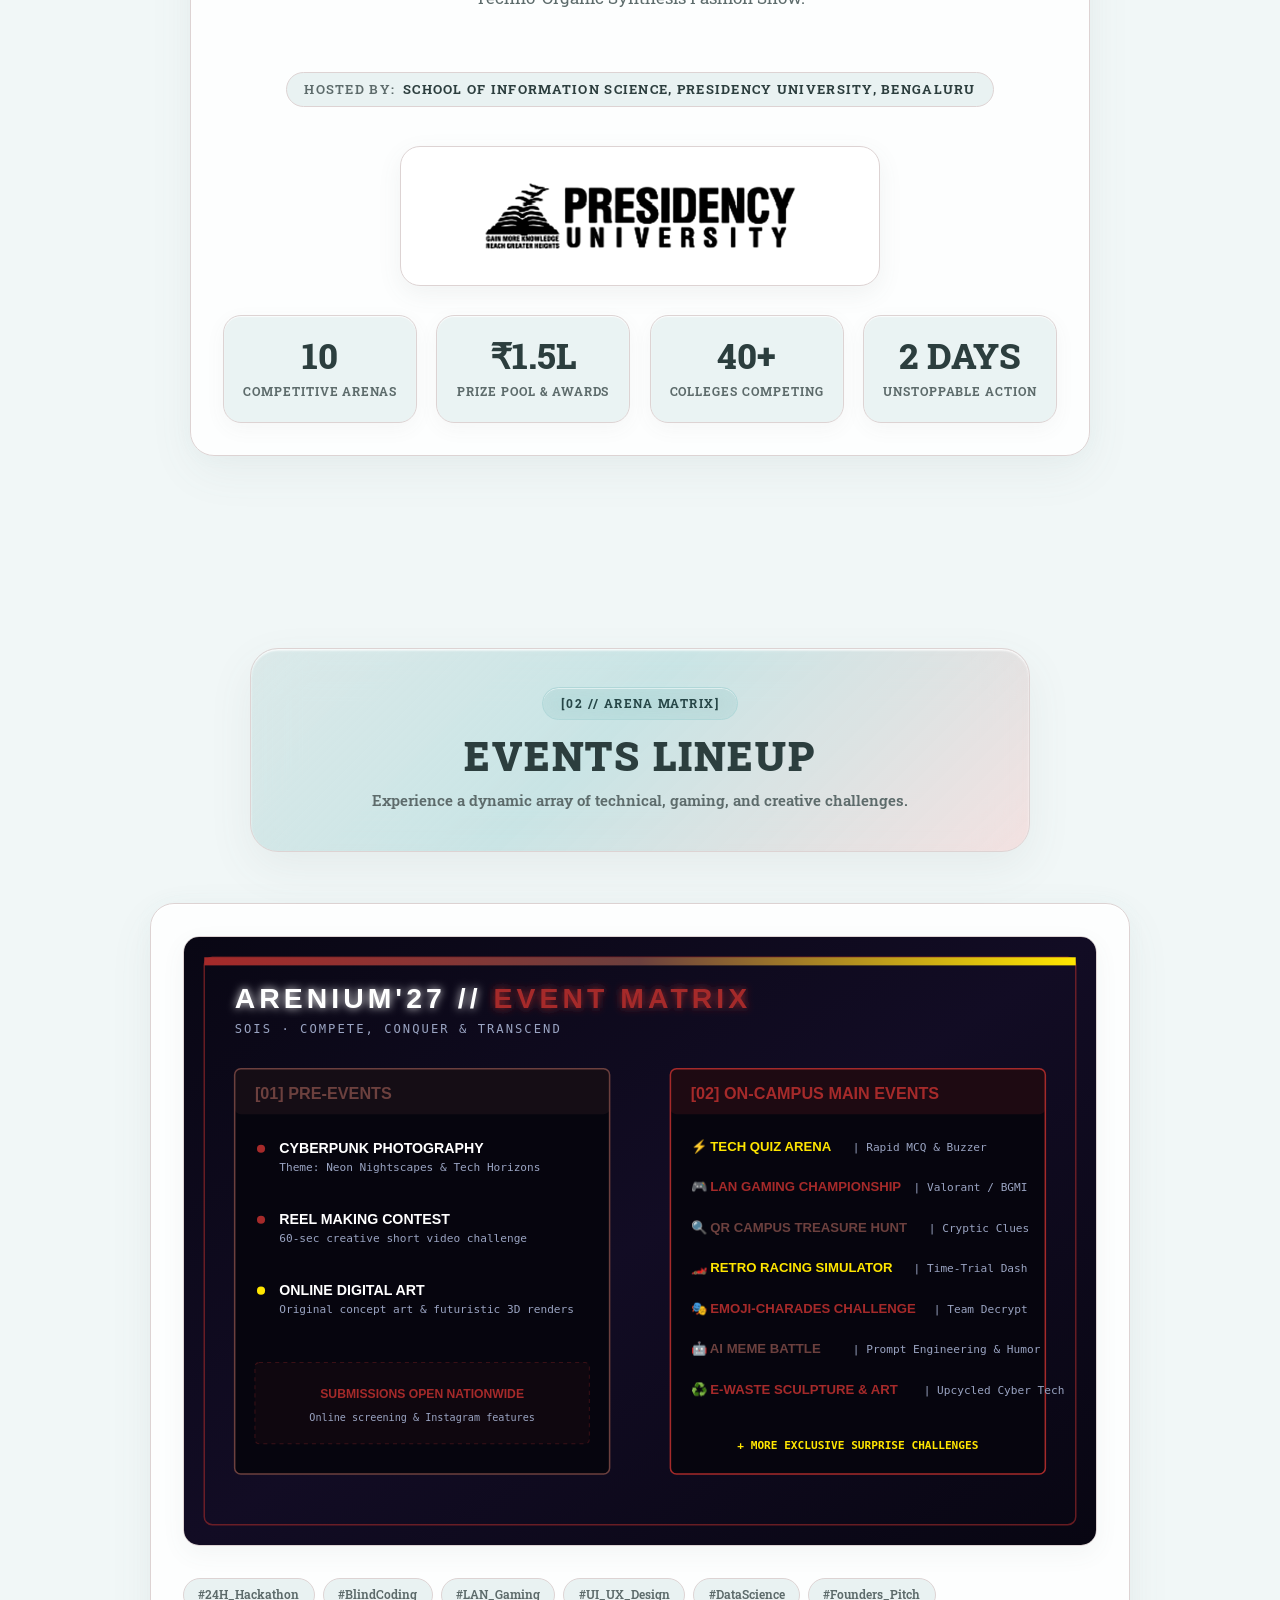
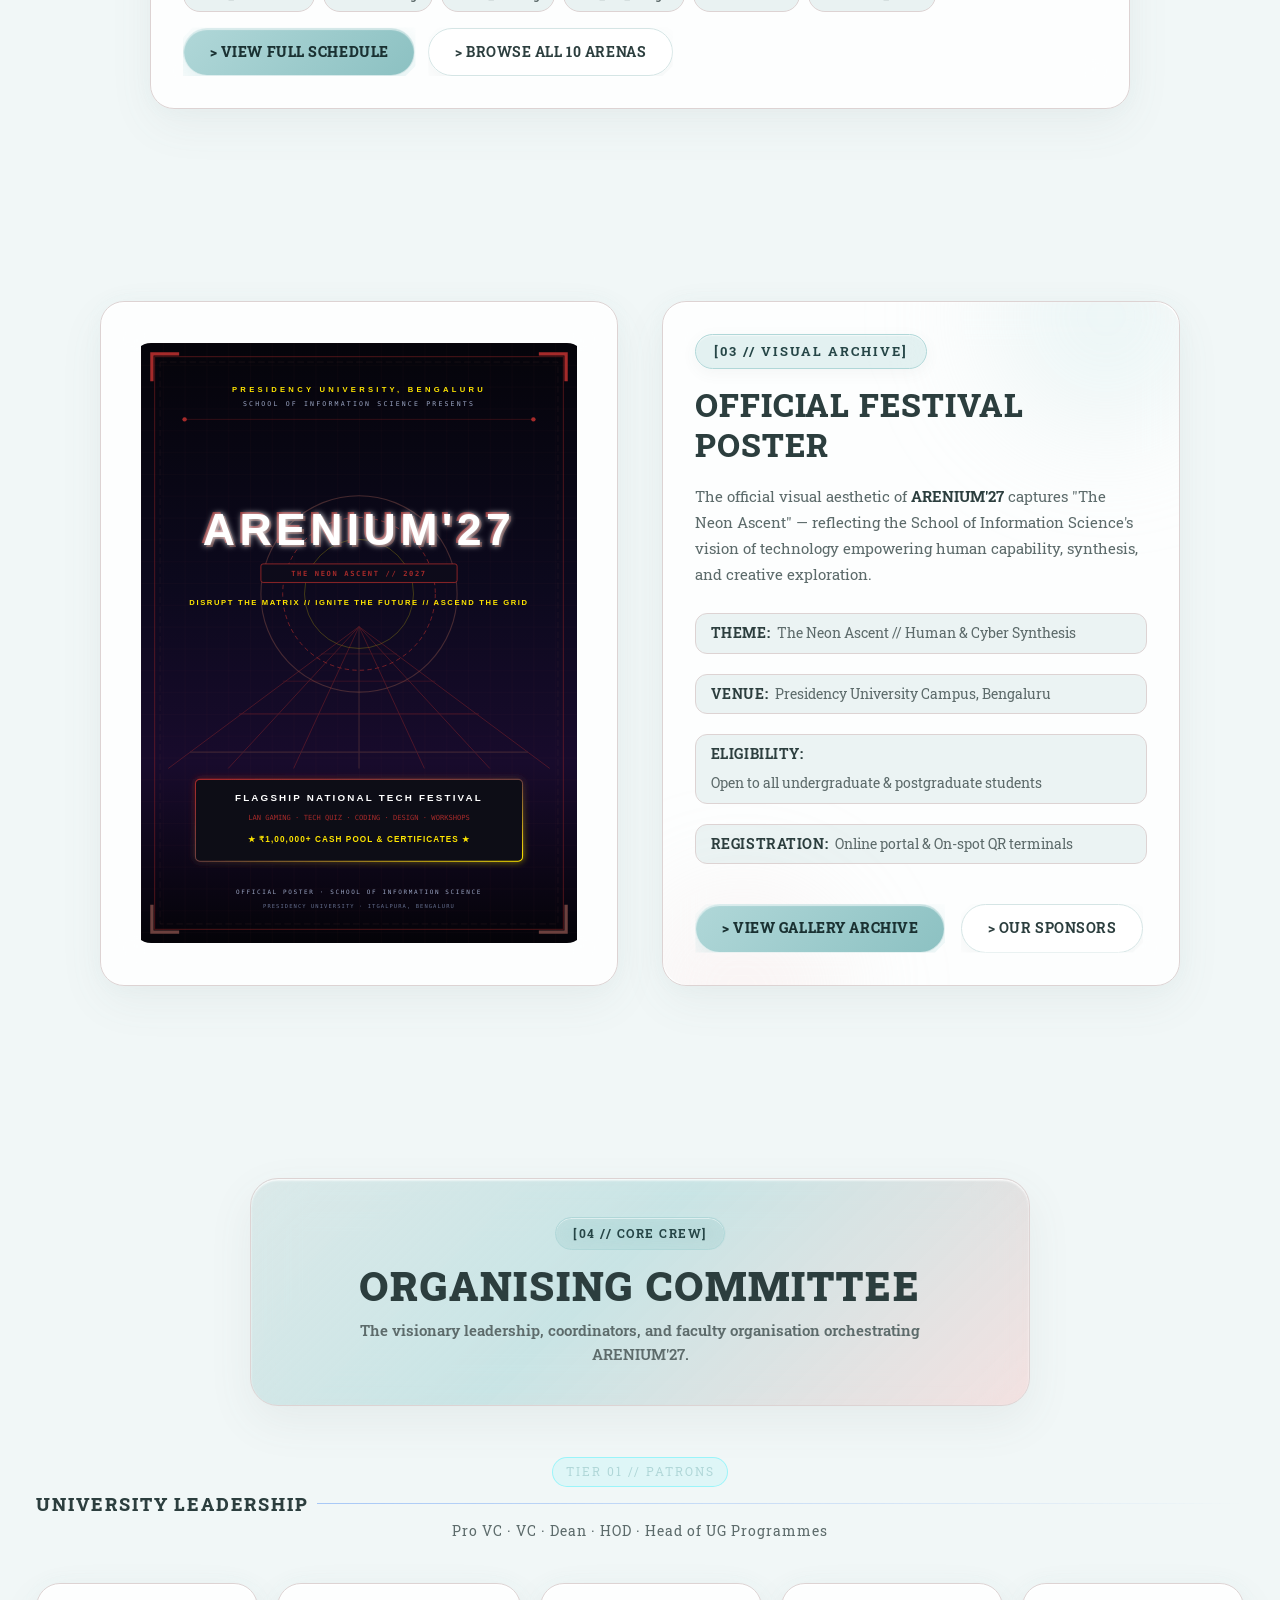
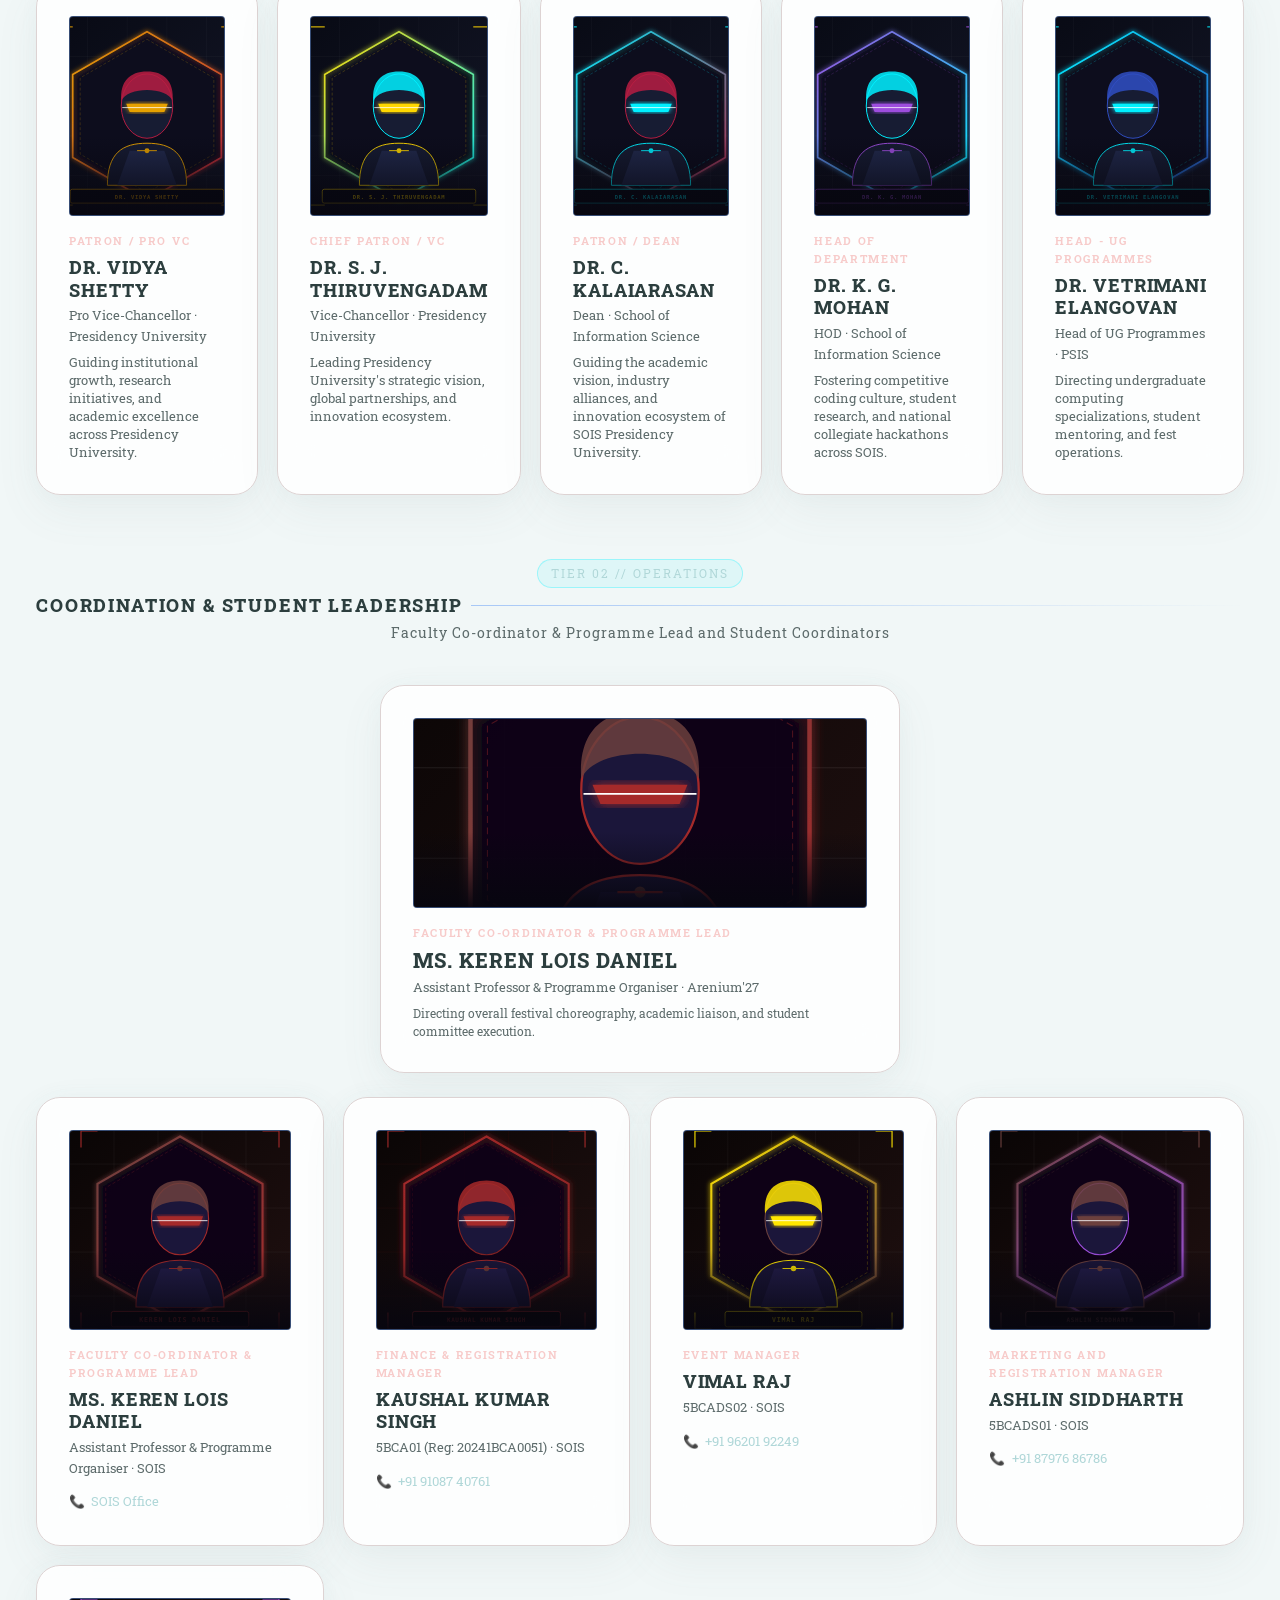
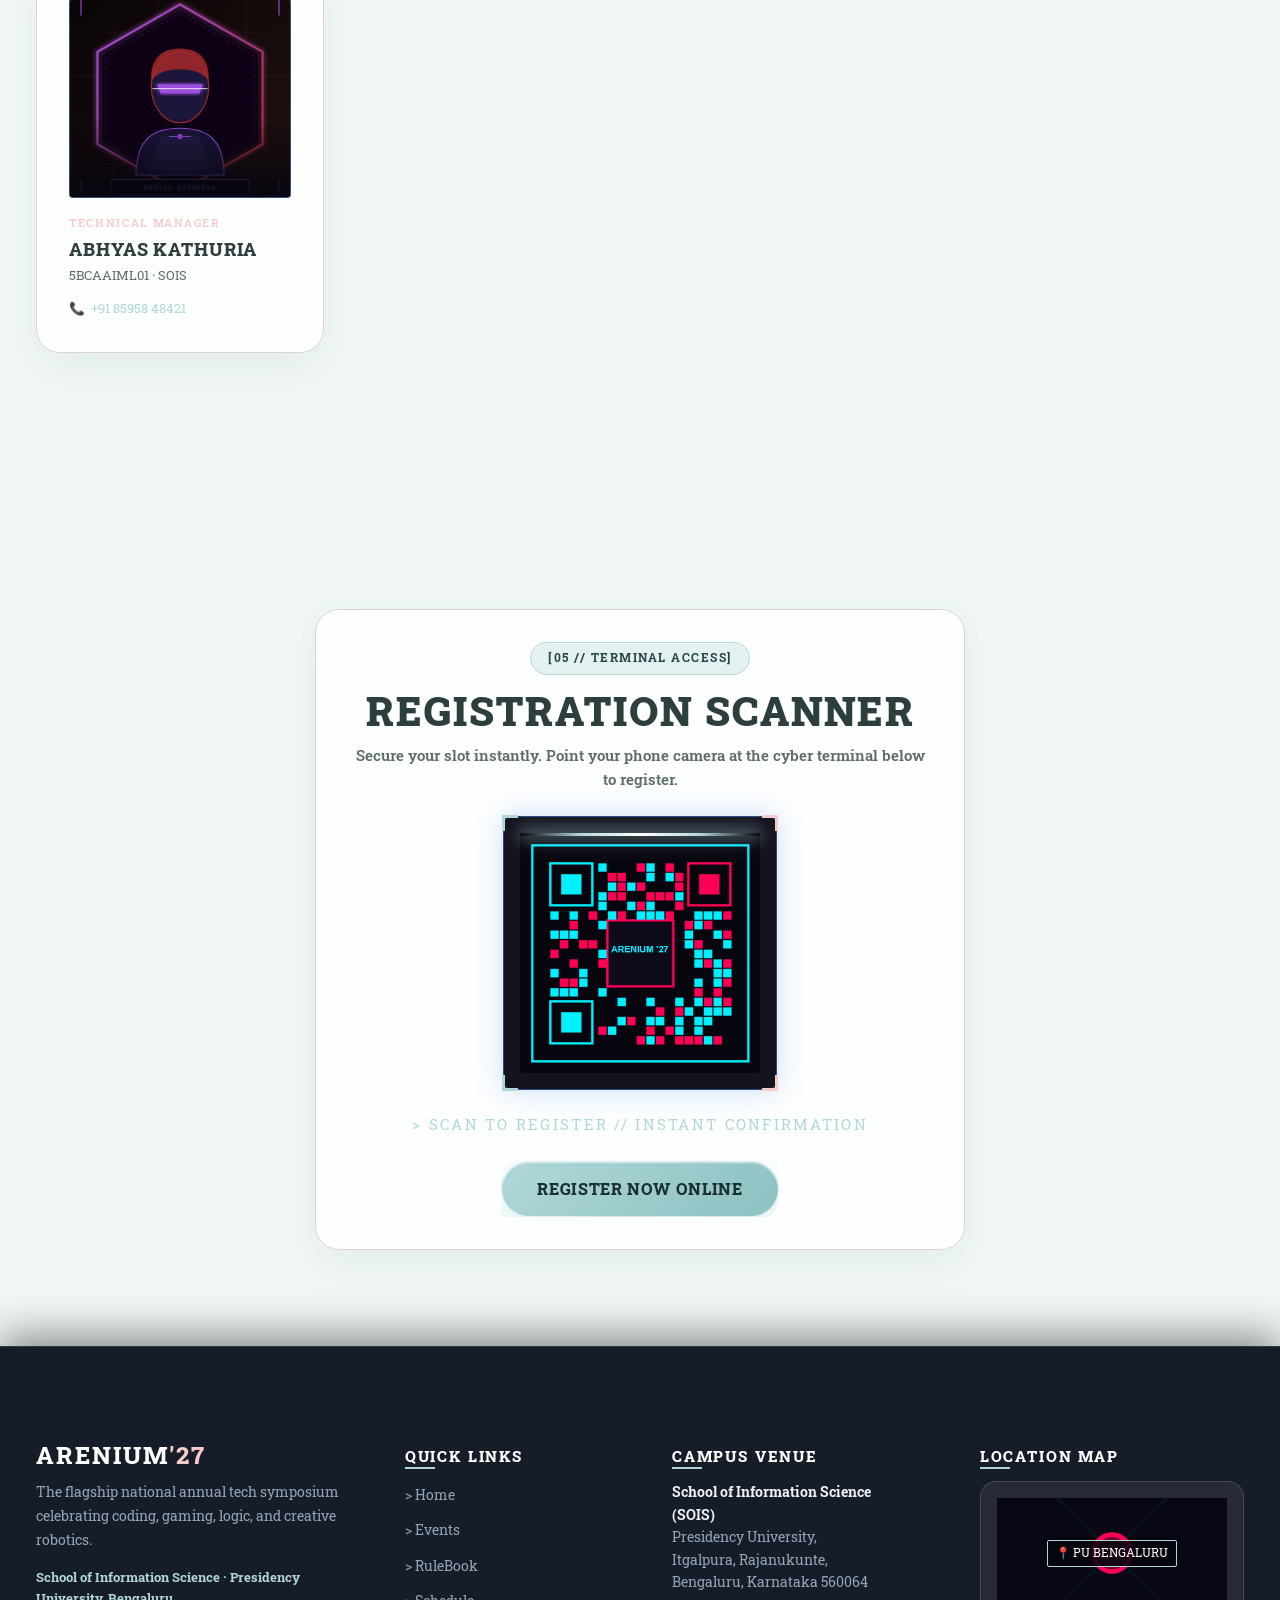
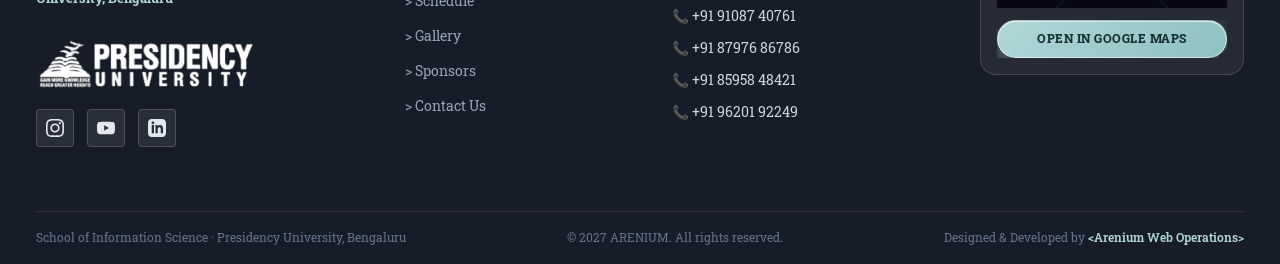
==== commit 48bd4140: "feat: wrap section headers in Apple-styled pastel frosted colour card from palette" ====
--- a/index.html
+++ b/index.html
@@ -38,7 +38,7 @@
   <link href="https://fonts.googleapis.com/css2?family=Roboto+Slab:wght@100..900&display=swap" rel="stylesheet">
 
   <!-- Main Stylesheet -->
-  <link rel="stylesheet" href="css/style.css?v=2027T">
+  <link rel="stylesheet" href="css/style.css?v=2027U">
 </head>
 <body>
   <div class="bg-parallax-backdrop" aria-hidden="true"></div>
--- a/css/style.css
+++ b/css/style.css
@@ -476,43 +476,64 @@
   transform: translateX(4px);
 }
 
-/* Section Headings */
+/* ==========================================================================
+   SECTION HEADER - APPLE STYLED PASTEL COLOUR CARD
+   ========================================================================== */
 .section-header {
   text-align: center;
-  margin-bottom: var(--space-2xl);
+  max-width: 780px;
+  margin: 0 auto clamp(2rem, 4vw, 3.2rem);
+  padding: clamp(1.6rem, 3.2vw, 2.4rem) clamp(1.4rem, 3.5vw, 2.6rem);
+  background: linear-gradient(135deg, rgba(213, 229, 229, 0.78) 0%, rgba(176, 215, 216, 0.6) 45%, rgba(247, 203, 202, 0.5) 100%) !important;
+  backdrop-filter: blur(28px) saturate(170%) !important;
+  -webkit-backdrop-filter: blur(28px) saturate(170%) !important;
+  border: 1.5px solid var(--palette-mauve, #DDD3D3) !important;
+  border-radius: 28px !important;
+  box-shadow: 0 16px 45px rgba(93, 107, 107, 0.08), inset 0 1.5px 2px rgba(255, 255, 255, 0.9) !important;
   position: relative;
+  transition: transform 0.3s cubic-bezier(0.16, 1, 0.3, 1), box-shadow 0.3s ease !important;
+  z-index: 3;
+}
+
+.section-header:hover {
+  transform: translateY(-2px);
+  box-shadow: 0 20px 55px rgba(93, 107, 107, 0.12), inset 0 1.5px 2px #FFFFFF !important;
 }
 
 .section-tag {
   font-family: 'Roboto Slab', serif;
-  font-size: 0.8rem;
-  font-weight: 600;
-  letter-spacing: 0.2em;
-  color: var(--neon-pink);
-  text-transform: uppercase;
-  display: inline-block;
-  margin-bottom: var(--space-xs);
-  padding: 0.2rem 0.6rem;
-  background: var(--neon-pink-subtle);
-  border: 1px solid rgba(var(--secondary-rgb), 0.3);
-  border-radius: 2px;
+  font-size: 0.78rem !important;
+  font-weight: 700 !important;
+  letter-spacing: 0.15em !important;
+  color: var(--palette-slate, #5D6B6B) !important;
+  text-transform: uppercase !important;
+  display: inline-block !important;
+  margin-bottom: 0.75rem !important;
+  padding: 0.35rem 1.15rem !important;
+  background: rgba(255, 255, 255, 0.75) !important;
+  border: 1px solid var(--palette-mauve, #DDD3D3) !important;
+  border-radius: 50px !important;
+  box-shadow: 0 2px 8px rgba(93, 107, 107, 0.05), inset 0 1px 1px #FFFFFF !important;
 }
 
 .section-title {
-  font-size: clamp(1.8rem, 4vw, 2.8rem);
-  font-weight: 900;
-  letter-spacing: 0.06em;
-  color: var(--text-primary);
-  margin-bottom: var(--space-sm);
-  text-shadow: 0 0 15px rgba(var(--primary-rgb), 0.2);
+  font-size: clamp(1.8rem, 3.8vw, 2.5rem) !important;
+  font-weight: 900 !important;
+  letter-spacing: 0.05em !important;
+  color: var(--palette-heading, #2C3E3E) !important;
+  margin-bottom: 0.5rem !important;
+  text-shadow: none !important;
+  text-transform: uppercase !important;
 }
 
 .section-subtitle {
-  max-width: 680px;
-  margin-left: auto;
-  margin-right: auto;
-  color: var(--text-secondary);
-  font-size: 0.95rem;
+  max-width: 620px !important;
+  margin-left: auto !important;
+  margin-right: auto !important;
+  color: var(--palette-slate, #5D6B6B) !important;
+  font-size: 0.95rem !important;
+  font-weight: 600 !important;
+  line-height: 1.6 !important;
 }
 
 /* Cyber Cards with Corner Brackets */
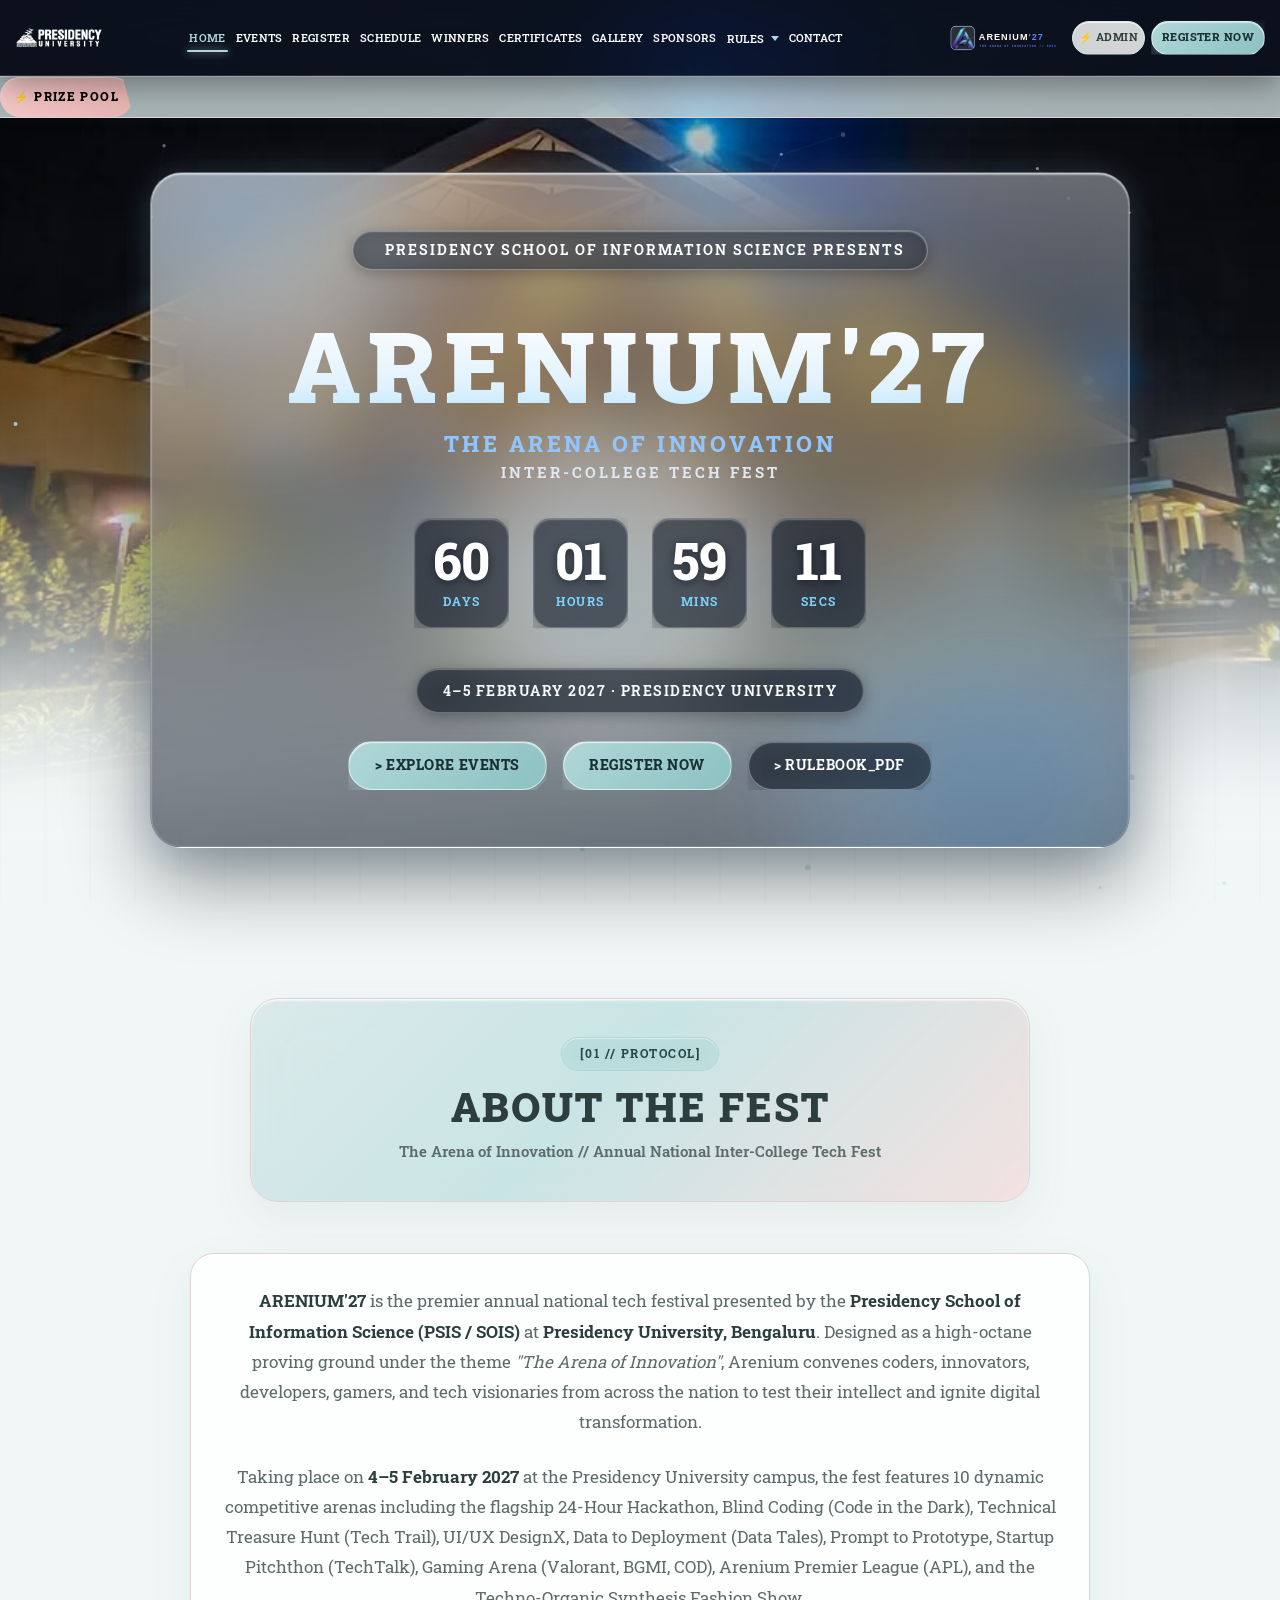
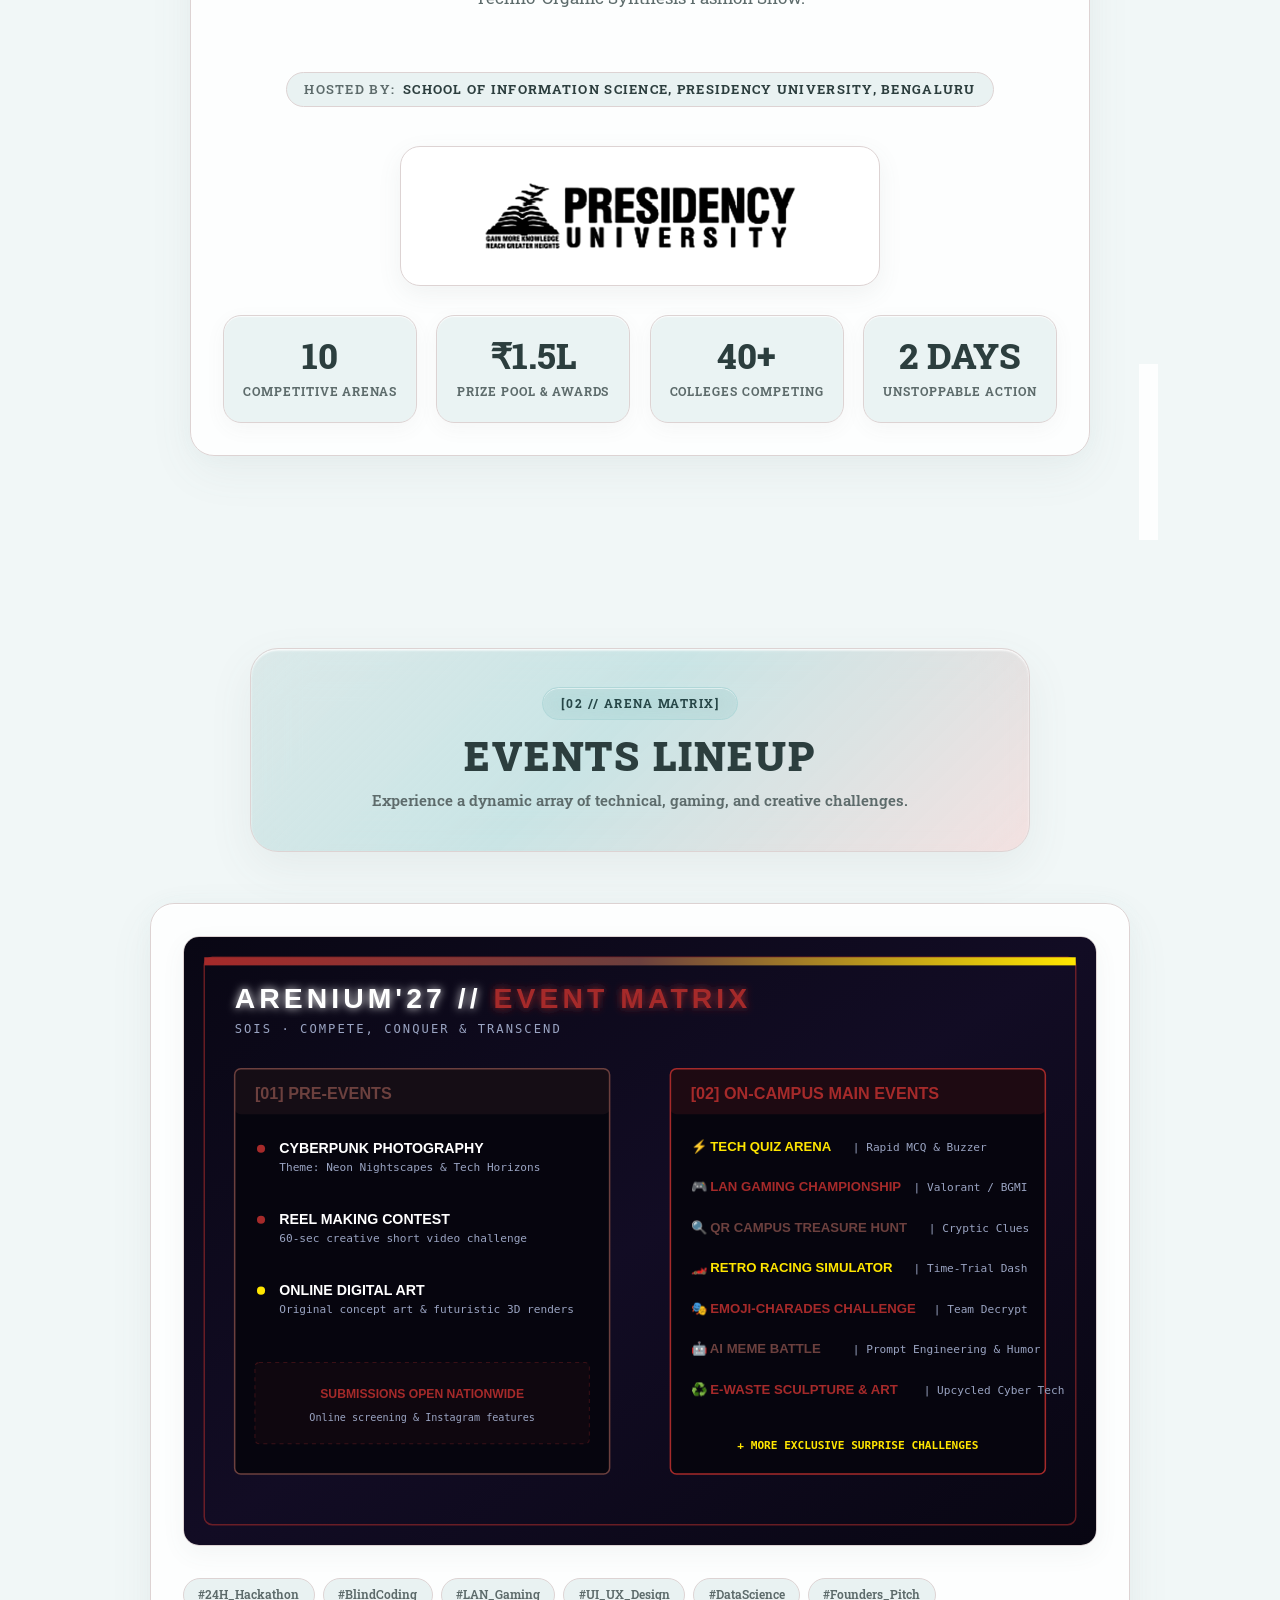
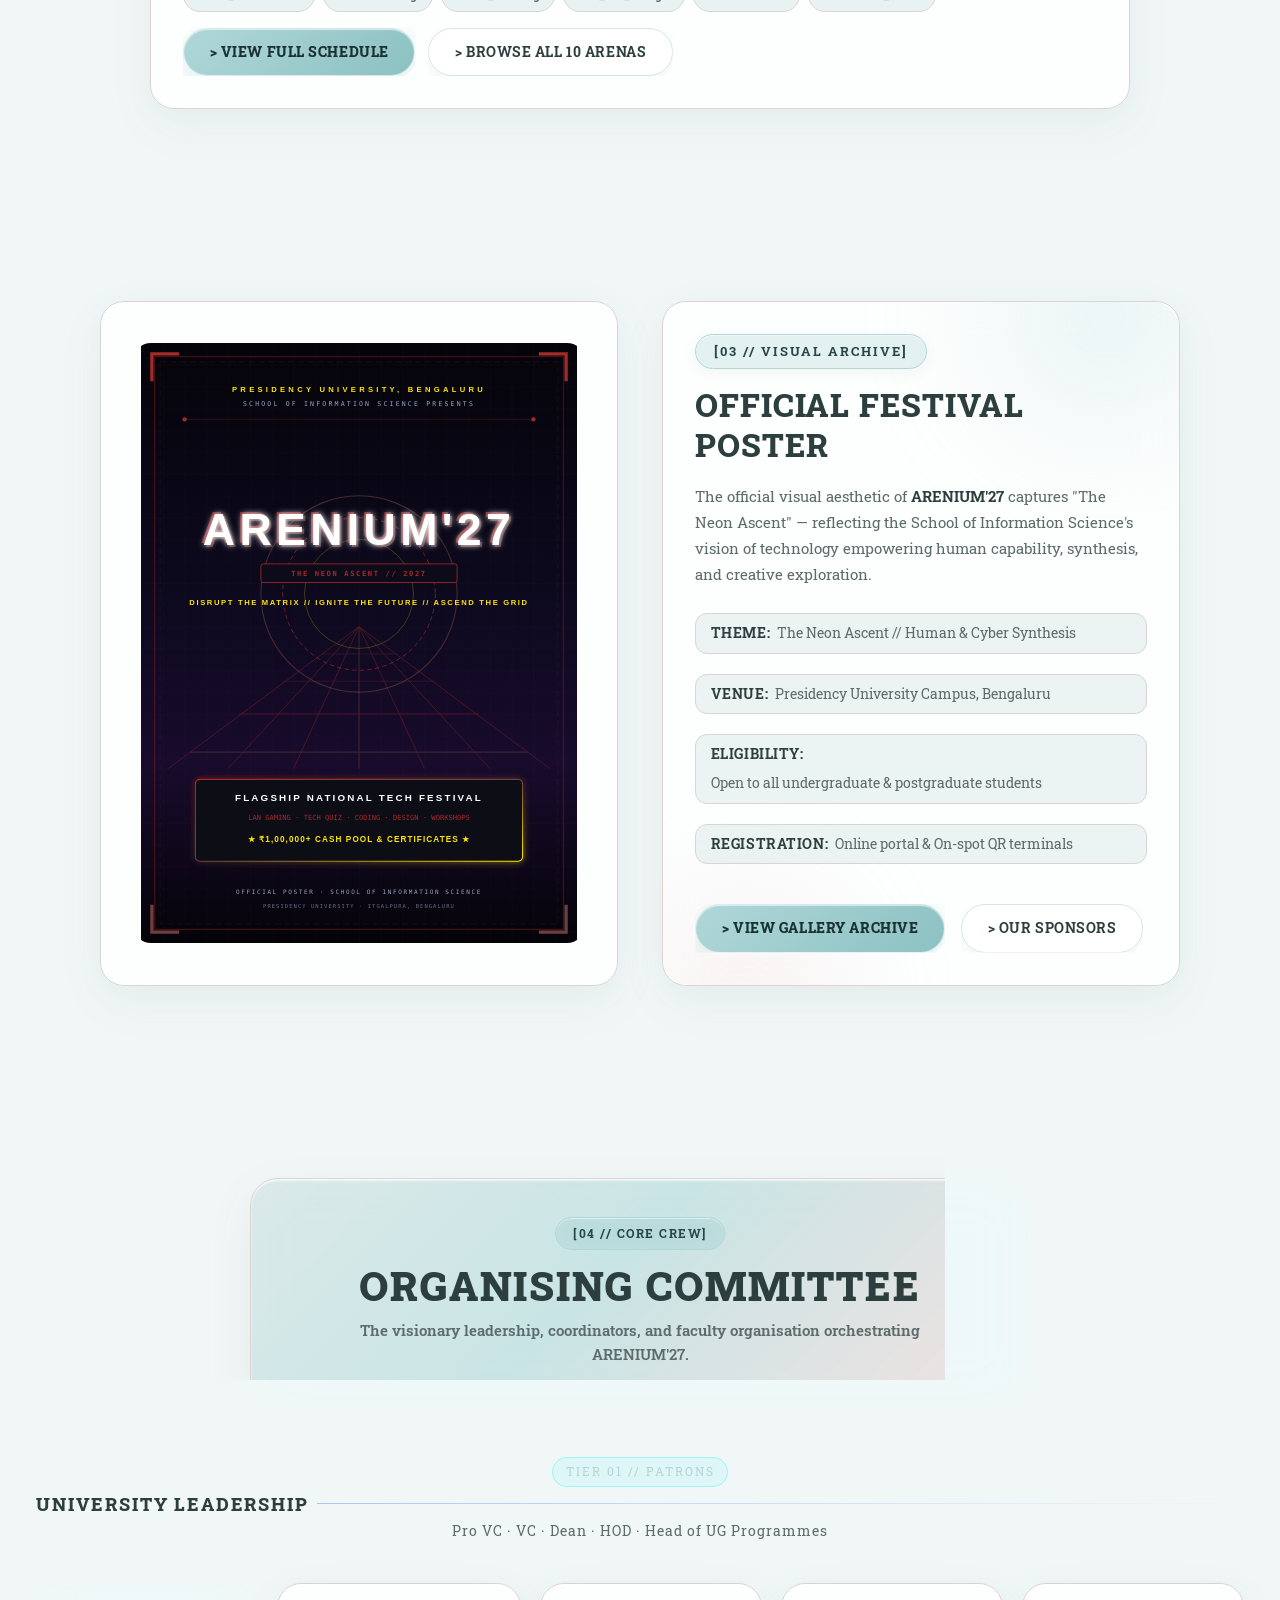
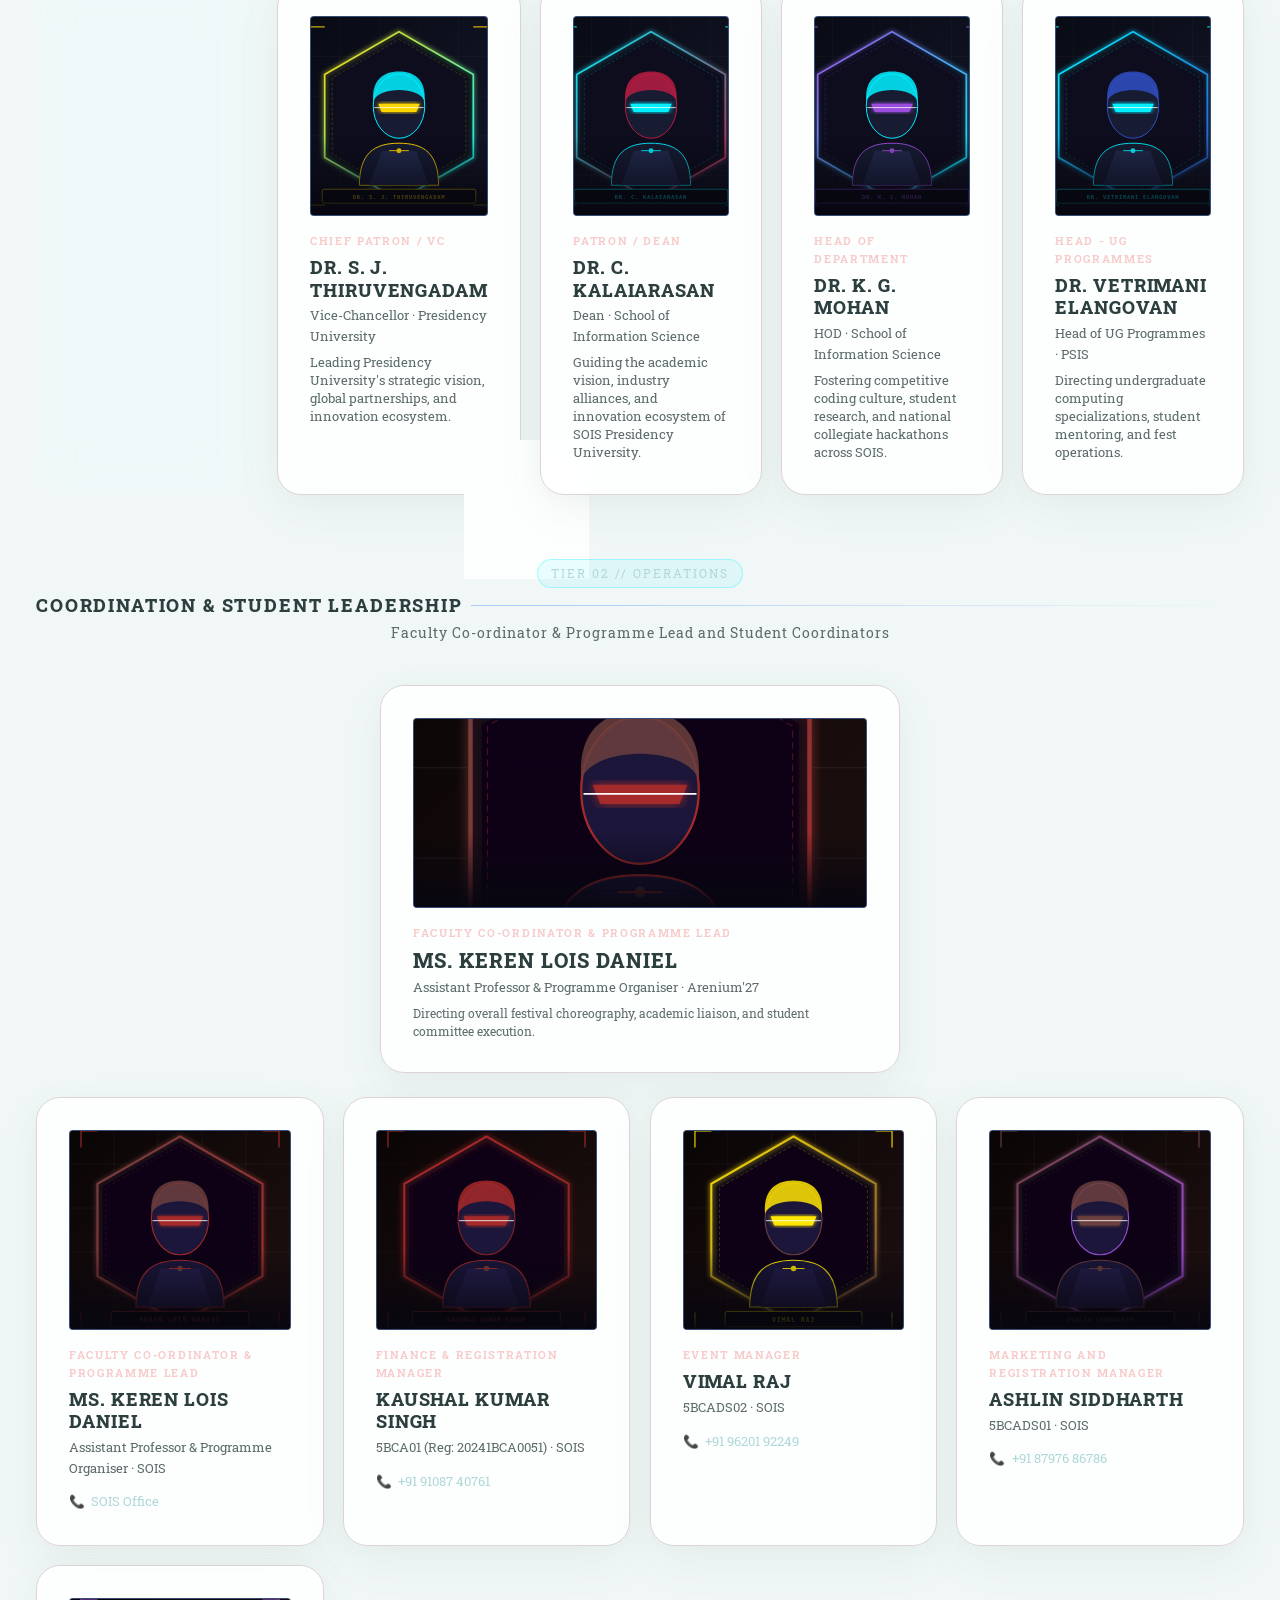
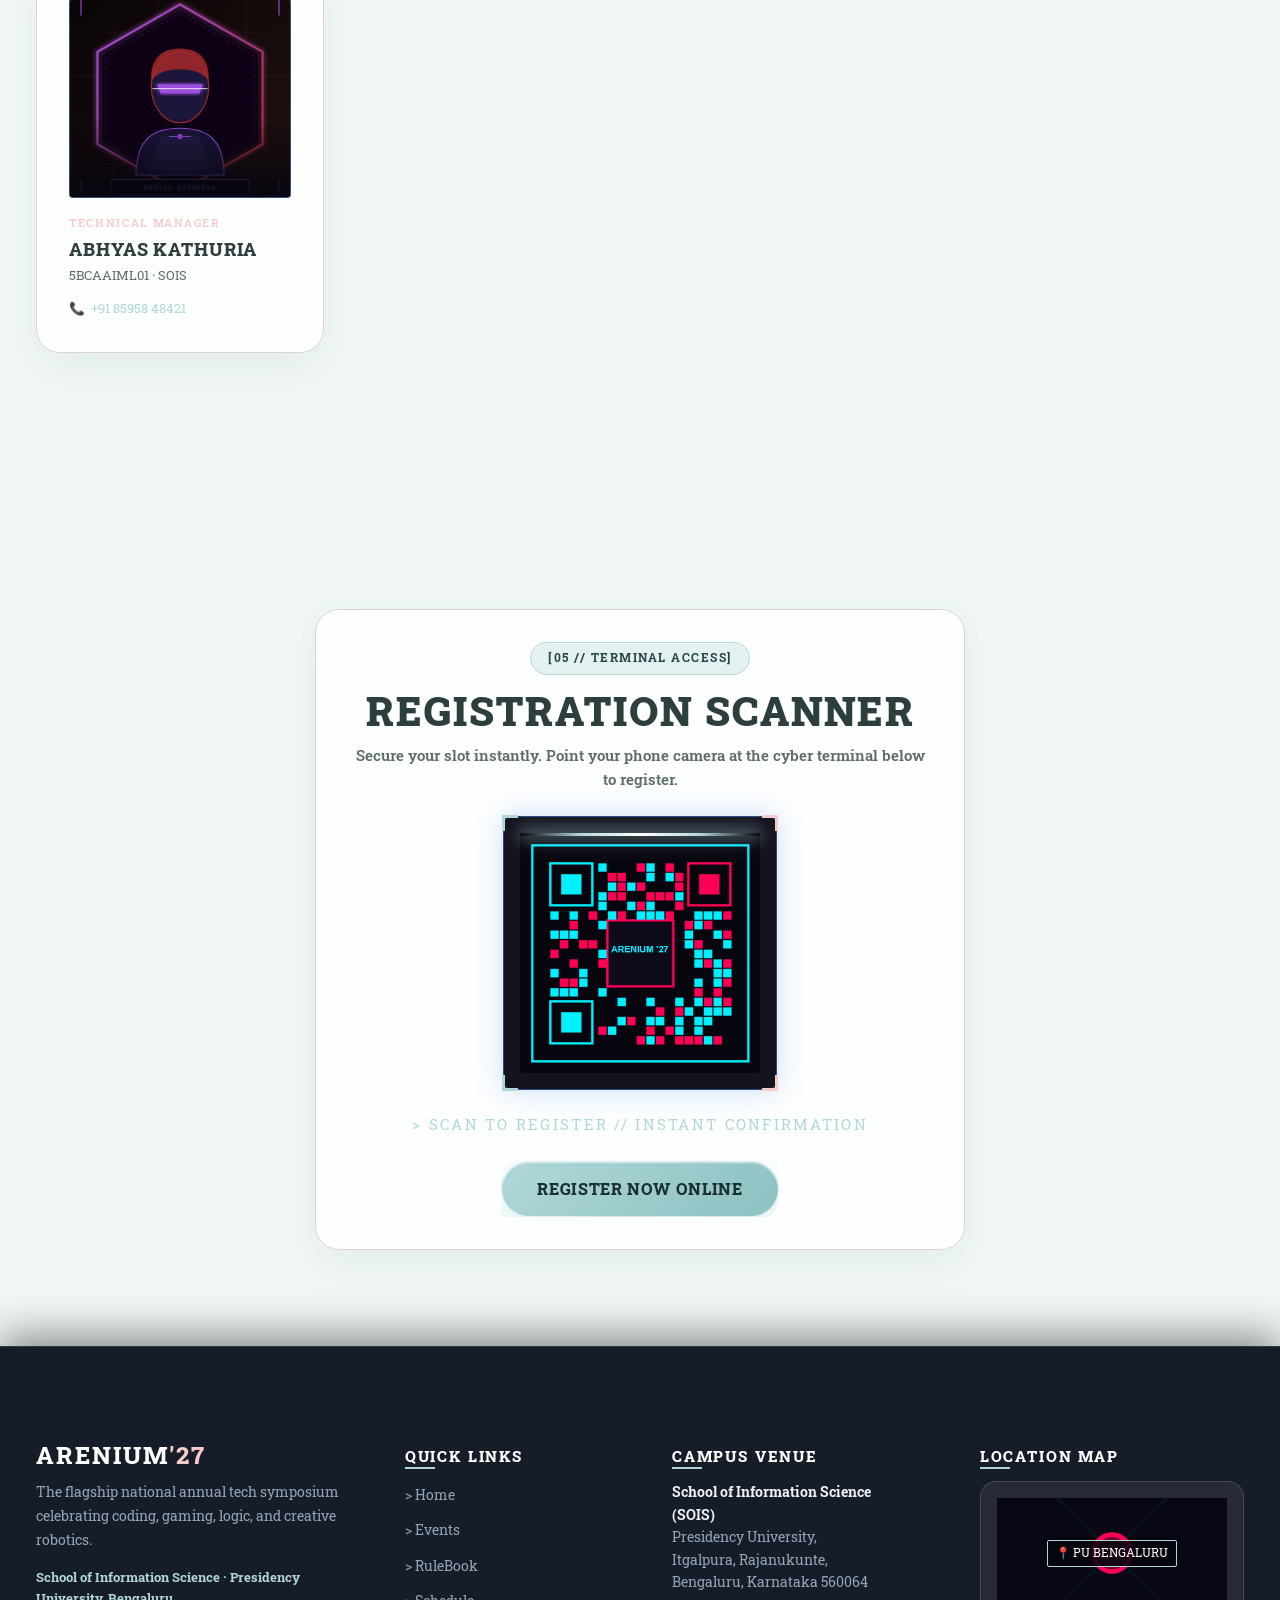
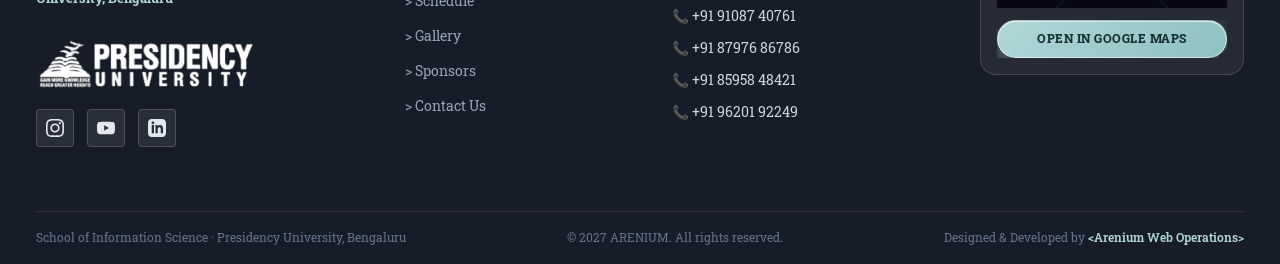
==== commit d1f00668: "fix: smooth hero transition line, make ticker text black, wrap all subpage headers in Apple colour c" ====
--- a/index.html
+++ b/index.html
@@ -38,7 +38,7 @@
   <link href="https://fonts.googleapis.com/css2?family=Roboto+Slab:wght@100..900&display=swap" rel="stylesheet">
 
   <!-- Main Stylesheet -->
-  <link rel="stylesheet" href="css/style.css?v=2027U">
+  <link rel="stylesheet" href="css/style.css?v=2027V">
 </head>
 <body>
   <div class="bg-parallax-backdrop" aria-hidden="true"></div>
--- a/css/style.css
+++ b/css/style.css
@@ -155,13 +155,13 @@
   flex-direction: column;
 }
 
-/* TOP HERO PARALLAX BACKGROUND (IMAGE 1 NIGHT CAMPUS, THEN FADES TO DARK CONTRAST) */
+/* TOP HERO PARALLAX BACKGROUND (IMAGE 1 NIGHT CAMPUS) */
 .bg-parallax-backdrop {
   position: absolute !important;
   top: 0 !important;
   left: 0 !important;
   width: 100% !important;
-  height: 1060px !important;
+  height: 860px !important;
   background-image: url('../images/campus-bg.jpg') !important;
   background-size: cover !important;
   background-position: center top !important;
@@ -173,28 +173,47 @@
   opacity: 1 !important;
   transform: translate3d(0, 0, 0);
   will-change: transform;
-  -webkit-mask-image: linear-gradient(to bottom, rgba(0, 0, 0, 1) 0%, rgba(0, 0, 0, 1) 80%, rgba(0, 0, 0, 0.4) 93%, rgba(0, 0, 0, 0) 100%) !important;
-  mask-image: linear-gradient(to bottom, rgba(0, 0, 0, 1) 0%, rgba(0, 0, 0, 1) 80%, rgba(0, 0, 0, 0.4) 93%, rgba(0, 0, 0, 0) 100%) !important;
-}
-
-/* ATMOSPHERIC GRADIENT SCRIM (DEEP OBSIDIAN DARK CONTRAST TRANSITION INTO NORMAL CANVAS) */
+  -webkit-mask-image: linear-gradient(to bottom, 
+    rgba(0, 0, 0, 1) 0%, 
+    rgba(0, 0, 0, 1) 45%, 
+    rgba(0, 0, 0, 0.9) 60%, 
+    rgba(0, 0, 0, 0.65) 75%, 
+    rgba(0, 0, 0, 0.35) 86%, 
+    rgba(0, 0, 0, 0.1) 94%, 
+    rgba(0, 0, 0, 0) 100%
+  ) !important;
+  mask-image: linear-gradient(to bottom, 
+    rgba(0, 0, 0, 1) 0%, 
+    rgba(0, 0, 0, 1) 45%, 
+    rgba(0, 0, 0, 0.9) 60%, 
+    rgba(0, 0, 0, 0.65) 75%, 
+    rgba(0, 0, 0, 0.35) 86%, 
+    rgba(0, 0, 0, 0.1) 94%, 
+    rgba(0, 0, 0, 0) 100%
+  ) !important;
+}
+
+/* ATMOSPHERIC GRADIENT SCRIM (FLAWLESS, SEAMLESS DISSOLVE INTO NORMAL #F1F7F7 CANVAS) */
 .bg-atmospheric-scrim {
   position: absolute !important;
   top: 0 !important;
   left: 0 !important;
   width: 100% !important;
-  height: 1060px !important;
+  height: 860px !important;
   background: linear-gradient(180deg, 
     rgba(8, 14, 26, 0.45) 0%, 
-    rgba(8, 14, 26, 0.1) 20%, 
-    transparent 45%, 
-    rgba(14, 20, 32, 0.35) 70%, 
-    rgba(14, 20, 32, 0.85) 88%, 
-    #0E1420 95%,
+    rgba(8, 14, 26, 0.15) 15%, 
+    transparent 40%, 
+    rgba(241, 247, 247, 0.12) 55%, 
+    rgba(241, 247, 247, 0.38) 70%, 
+    rgba(241, 247, 247, 0.72) 84%, 
+    rgba(241, 247, 247, 0.92) 93%, 
     var(--palette-normal-bg, #F1F7F7) 100%
   ) !important;
   z-index: 1 !important;
   pointer-events: none !important;
+  transform: translate3d(0, 0, 0);
+  will-change: transform;
 }
 
 /* Keyboard accessibility */
@@ -2208,67 +2227,113 @@
   }
 }
 
+/* ==========================================================================
+   15. INNER PAGE HEADER BANNER - APPLE STYLED PASTEL FROSTED COLOUR CARD
+   ========================================================================== */
+.page-header-banner {
+  padding: clamp(2rem, 3.5vw, 3rem) 0 clamp(1.8rem, 3.5vw, 2.8rem) !important;
+  text-align: center !important;
+  position: relative !important;
+  background: transparent !important;
+  border-bottom: none !important;
+  z-index: 3 !important;
+}
+
+.page-header-banner .container {
+  max-width: 920px !important;
+  margin: 0 auto !important;
+  padding: clamp(2rem, 4vw, 3rem) clamp(1.5rem, 3.5vw, 2.8rem) !important;
+  background: linear-gradient(135deg, rgba(213, 229, 229, 0.88) 0%, rgba(176, 215, 216, 0.72) 45%, rgba(247, 203, 202, 0.62) 100%) !important;
+  backdrop-filter: blur(28px) saturate(180%) !important;
+  -webkit-backdrop-filter: blur(28px) saturate(180%) !important;
+  border: 1.5px solid var(--palette-mauve, #DDD3D3) !important;
+  border-radius: 28px !important;
+  box-shadow: 0 16px 45px rgba(93, 107, 107, 0.1), inset 0 1.5px 2px rgba(255, 255, 255, 0.95) !important;
+  position: relative !important;
+  transition: transform 0.3s cubic-bezier(0.16, 1, 0.3, 1), box-shadow 0.3s ease !important;
+}
+
+.page-header-banner .container:hover {
+  transform: translateY(-2px);
+  box-shadow: 0 20px 55px rgba(93, 107, 107, 0.14), inset 0 1.5px 2px #FFFFFF !important;
+}
+
+.breadcrumbs {
+  font-family: 'Roboto Slab', serif !important;
+  font-size: 0.78rem !important;
+  font-weight: 700 !important;
+  letter-spacing: 0.15em !important;
+  color: var(--palette-slate, #5D6B6B) !important;
+  text-transform: uppercase !important;
+  display: inline-block !important;
+  margin-bottom: 0.75rem !important;
+  padding: 0.35rem 1.15rem !important;
+  background: rgba(255, 255, 255, 0.8) !important;
+  border: 1px solid var(--palette-mauve, #DDD3D3) !important;
+  border-radius: 50px !important;
+  box-shadow: 0 2px 8px rgba(93, 107, 107, 0.05), inset 0 1px 1px #FFFFFF !important;
+}
+
+.page-title {
+  font-size: clamp(2rem, 4.5vw, 3.2rem) !important;
+  font-weight: 900 !important;
+  letter-spacing: 0.05em !important;
+  color: var(--palette-heading, #2C3E3E) !important;
+  margin-top: 0.4rem !important;
+  margin-bottom: 0.6rem !important;
+  text-shadow: none !important;
+  text-transform: uppercase !important;
+}
+
+.page-header-banner .section-subtitle {
+  color: var(--palette-slate, #5D6B6B) !important;
+  font-size: clamp(0.92rem, 1.2vw, 1.05rem) !important;
+  font-weight: 600 !important;
+  line-height: 1.6 !important;
+  max-width: 680px !important;
+  margin: 0 auto !important;
+}
+
 /* --------------------------------------------------------------------------
-   15. Inner Page Header Banner
-   -------------------------------------------------------------------------- */
-.page-header-banner {
-  padding: calc(var(--nav-height) + var(--space-xl)) 0 var(--space-2xl);
-  text-align: center;
-  position: relative;
-  border-bottom: 1px solid rgba(var(--primary-rgb), 0.15);
-  background: radial-gradient(circle at 50% 0%, rgba(112, 0, 255, 0.15) 0%, transparent 65%);
-}
-
-.page-title {
-  font-size: clamp(2.2rem, 5vw, 3.8rem);
-  font-weight: 900;
-  letter-spacing: 0.08em;
-  color: #ffffff;
-  margin-bottom: var(--space-xs);
-  text-shadow: 0 0 20px rgba(var(--primary-rgb), 0.4);
-}
-
-.breadcrumbs {
-  font-family: 'Roboto Slab', serif;
-  font-size: 0.8rem;
-  color: var(--neon-cyan);
-  letter-spacing: 0.15em;
-  text-transform: uppercase;
-}
-
-/* --------------------------------------------------------------------------
-   16. Events Page: Filters & Dynamic Cards Grid
+   16. Events & Subpage Filters
    -------------------------------------------------------------------------- */
 .filter-chips-container {
-  display: flex;
-  justify-content: center;
-  align-items: center;
-  gap: 0.8rem;
-  margin: var(--space-2xl) 0 var(--space-xl);
-  flex-wrap: wrap;
+  display: flex !important;
+  justify-content: center !important;
+  align-items: center !important;
+  gap: 0.65rem !important;
+  margin: 1.5rem 0 0.5rem !important;
+  flex-wrap: wrap !important;
 }
 
 .filter-chip {
-  background: var(--bg-card);
-  border: 1px solid var(--border-color);
-  color: var(--text-secondary);
-  font-family: 'Roboto Slab', serif;
-  font-size: 0.82rem;
-  font-weight: 600;
-  letter-spacing: 0.1em;
-  padding: 0.5rem 1.3rem;
-  border-radius: 2px;
-  cursor: pointer;
-  transition: all var(--transition-fast);
-}
-
-.filter-chip:hover,
+  background: rgba(255, 255, 255, 0.82) !important;
+  border: 1.5px solid var(--palette-mauve, #DDD3D3) !important;
+  color: var(--palette-slate, #5D6B6B) !important;
+  border-radius: 50px !important;
+  font-family: 'Roboto Slab', serif !important;
+  font-size: 0.8rem !important;
+  font-weight: 700 !important;
+  letter-spacing: 0.08em !important;
+  padding: 0.45rem 1.15rem !important;
+  box-shadow: 0 2px 6px rgba(93, 107, 107, 0.05), inset 0 1px 1px #FFFFFF !important;
+  cursor: pointer !important;
+  transition: all 0.2s cubic-bezier(0.16, 1, 0.3, 1) !important;
+}
+
+.filter-chip:hover {
+  background: #FFFFFF !important;
+  color: var(--palette-heading, #2C3E3E) !important;
+  border-color: var(--palette-aqua, #B0D7D8) !important;
+  transform: translateY(-1.5px) !important;
+  box-shadow: 0 4px 12px rgba(93, 107, 107, 0.1) !important;
+}
+
 .filter-chip.active {
-  background: var(--neon-cyan);
-  color: var(--bg-core);
-  border-color: var(--neon-cyan);
-  box-shadow: 0 0 15px rgba(var(--primary-rgb), 0.5);
-  font-weight: 700;
+  background: linear-gradient(135deg, #3B82F6 0%, #1D4ED8 100%) !important;
+  color: #FFFFFF !important;
+  border-color: #3B82F6 !important;
+  box-shadow: 0 4px 14px rgba(59, 130, 246, 0.35) !important;
 }
 
 .events-group-block {
@@ -2388,26 +2453,43 @@
   margin: var(--space-2xl) 0 var(--space-xl);
 }
 
+.schedule-tabs {
+  display: flex !important;
+  justify-content: center !important;
+  align-items: center !important;
+  gap: 0.65rem !important;
+  margin: 1.5rem 0 0.5rem !important;
+  flex-wrap: wrap !important;
+}
+
 .schedule-tab-btn {
-  font-family: var(--font-display);
-  font-size: 0.95rem;
-  font-weight: 800;
-  letter-spacing: 0.1em;
-  padding: 0.7rem 1.8rem;
-  background: rgba(13, 11, 26, 0.85);
-  border: 1px solid rgba(var(--primary-rgb), 0.3);
-  color: var(--text-secondary);
-  border-radius: 4px;
-  cursor: pointer;
-  transition: all var(--transition-fast);
-}
-
-.schedule-tab-btn:hover,
+  background: rgba(255, 255, 255, 0.82) !important;
+  border: 1.5px solid var(--palette-mauve, #DDD3D3) !important;
+  color: var(--palette-slate, #5D6B6B) !important;
+  border-radius: 50px !important;
+  font-family: 'Roboto Slab', serif !important;
+  font-size: 0.8rem !important;
+  font-weight: 700 !important;
+  letter-spacing: 0.08em !important;
+  padding: 0.45rem 1.15rem !important;
+  box-shadow: 0 2px 6px rgba(93, 107, 107, 0.05), inset 0 1px 1px #FFFFFF !important;
+  cursor: pointer !important;
+  transition: all 0.2s cubic-bezier(0.16, 1, 0.3, 1) !important;
+}
+
+.schedule-tab-btn:hover {
+  background: #FFFFFF !important;
+  color: var(--palette-heading, #2C3E3E) !important;
+  border-color: var(--palette-aqua, #B0D7D8) !important;
+  transform: translateY(-1.5px) !important;
+  box-shadow: 0 4px 12px rgba(93, 107, 107, 0.1) !important;
+}
+
 .schedule-tab-btn.active {
-  background: linear-gradient(135deg, var(--neon-cyan), #0077ff);
-  color: var(--bg-core);
-  box-shadow: 0 0 20px rgba(var(--primary-rgb), 0.6);
-  border-color: var(--neon-cyan);
+  background: linear-gradient(135deg, #3B82F6 0%, #1D4ED8 100%) !important;
+  color: #FFFFFF !important;
+  border-color: #3B82F6 !important;
+  box-shadow: 0 4px 14px rgba(59, 130, 246, 0.35) !important;
 }
 
 .timeline-container {
@@ -4614,25 +4696,34 @@
 }
 
 .cyber-ticker-content {
-  color: var(--palette-slate, #5D6B6B) !important;
+  color: #000000 !important;
+  font-weight: 700 !important;
+  letter-spacing: 0.03em !important;
+  text-shadow: none !important;
+}
+
+.cyber-ticker-content * {
+  color: #000000 !important;
 }
 
 .cyber-ticker-badge {
   background: linear-gradient(135deg, #F7CBCA 0%, #E8B4B3 100%) !important;
   border-radius: 9999px !important;
-  color: #4A3030 !important;
+  color: #000000 !important;
   padding: 0.25rem 0.9rem !important;
   box-shadow: inset 0 1px 0.5px rgba(255, 255, 255, 0.6) !important;
   font-weight: 800 !important;
+  text-shadow: none !important;
 }
 
 .cyber-ticker-highlight {
-  color: #1F3333 !important;
-  background: rgba(176, 215, 216, 0.5) !important;
+  color: #000000 !important;
+  background: rgba(176, 215, 216, 0.6) !important;
   border: 1px solid var(--palette-aqua, #B0D7D8) !important;
   border-radius: 6px !important;
   padding: 0.15rem 0.6rem !important;
-  font-weight: 700 !important;
+  font-weight: 800 !important;
+  text-shadow: none !important;
 }
 
 /* Apple Liquid Pill Buttons */
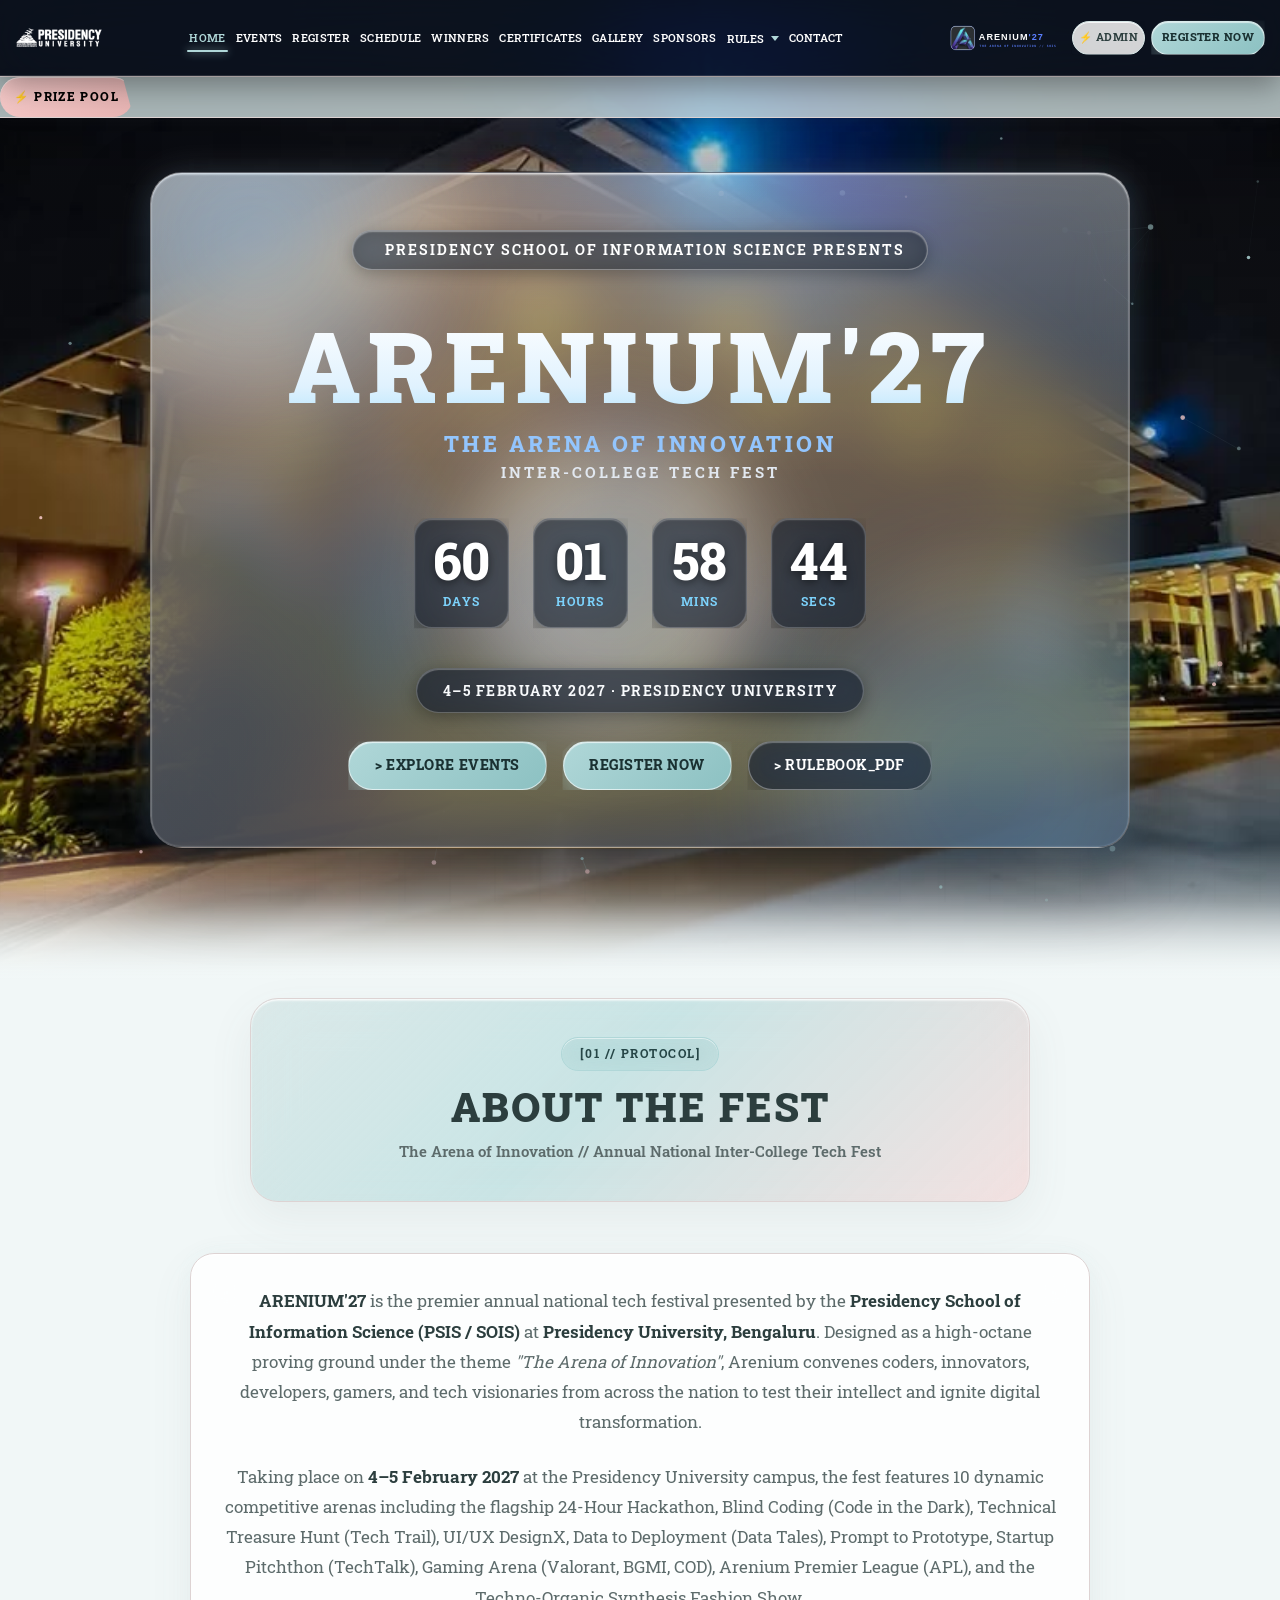
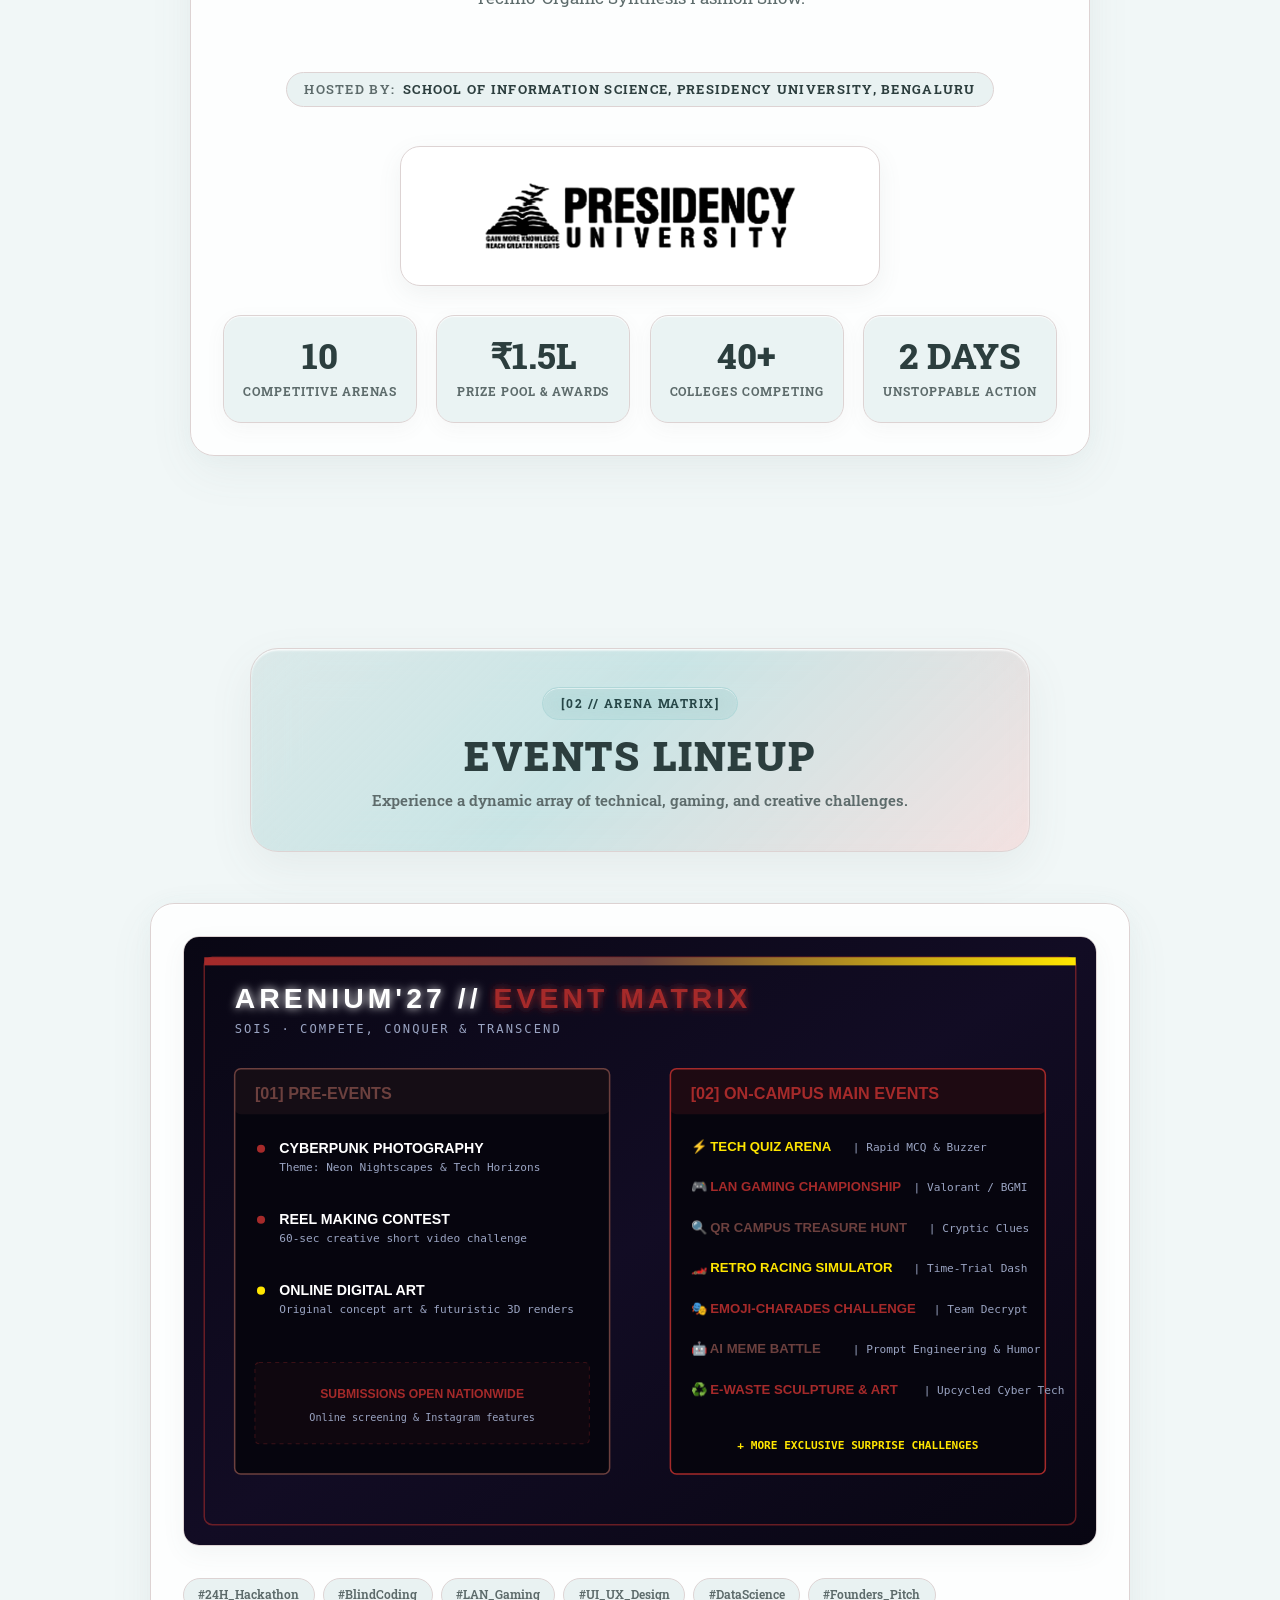
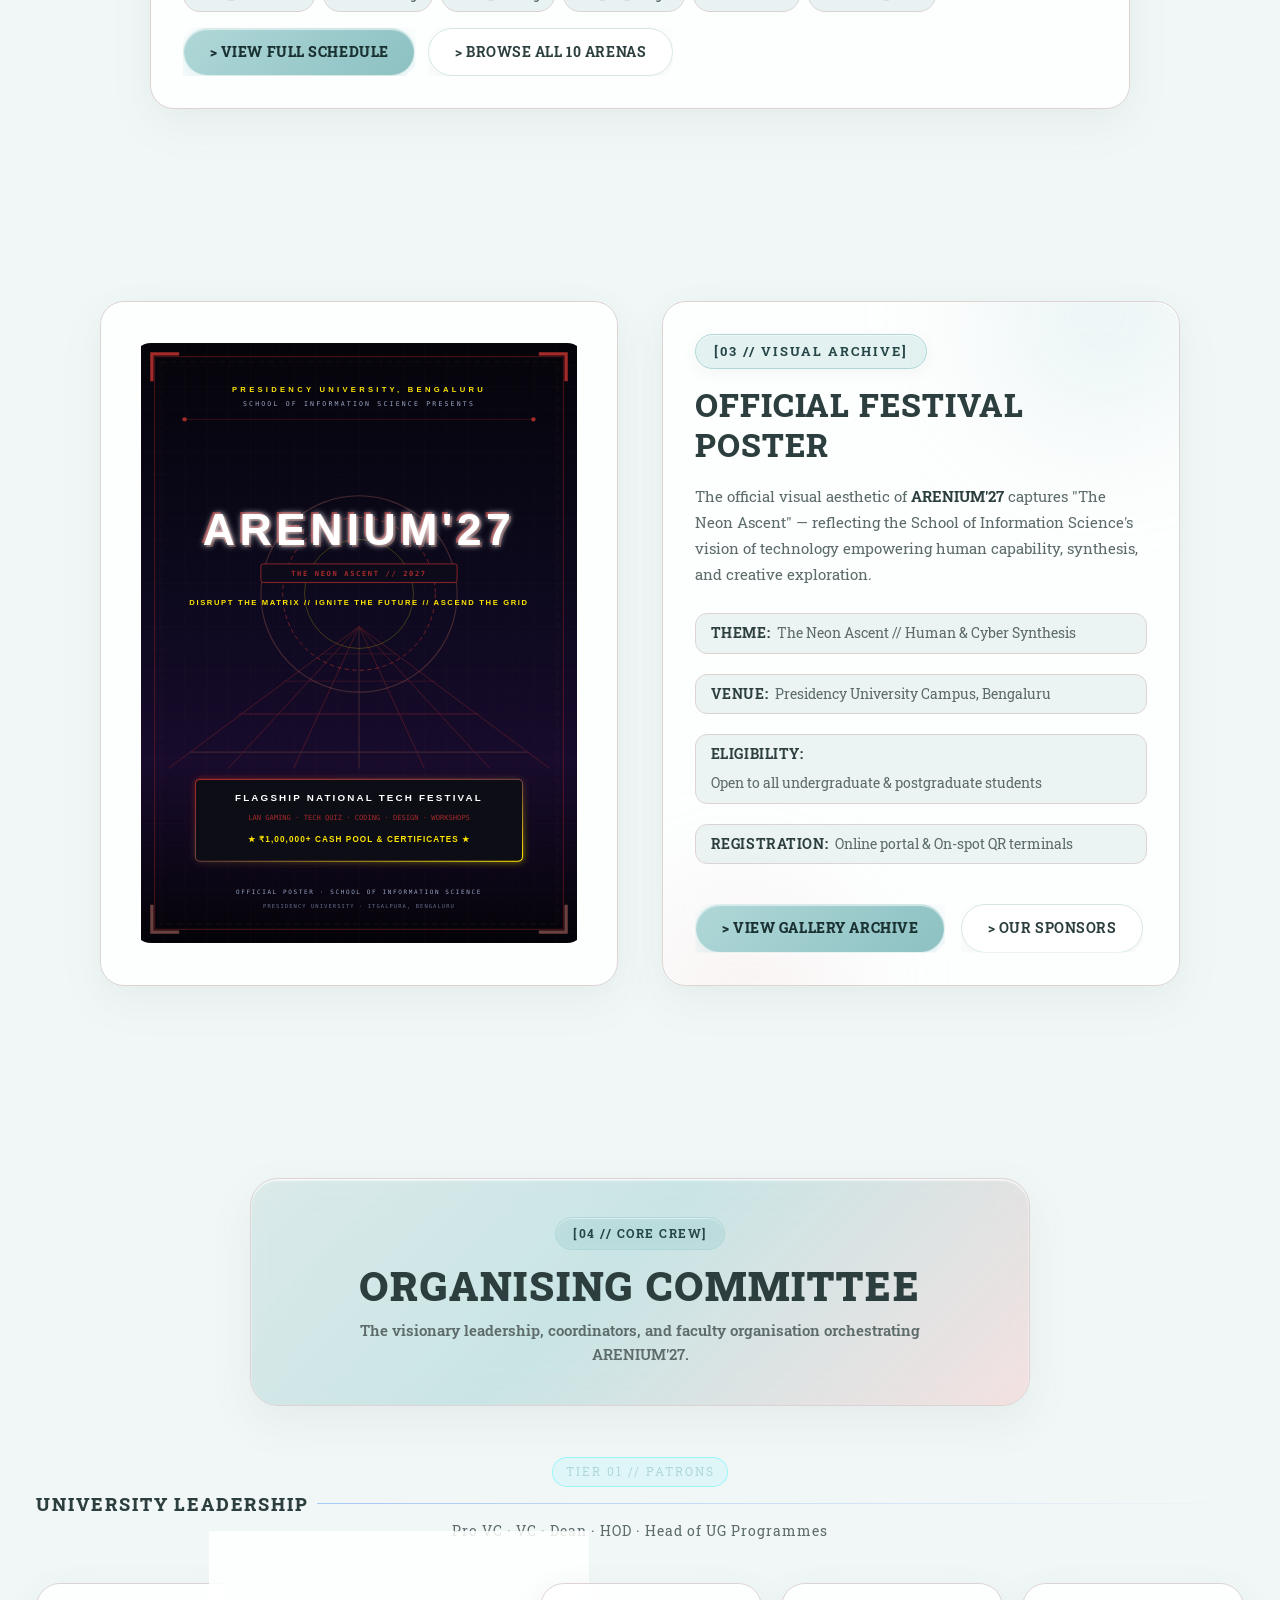
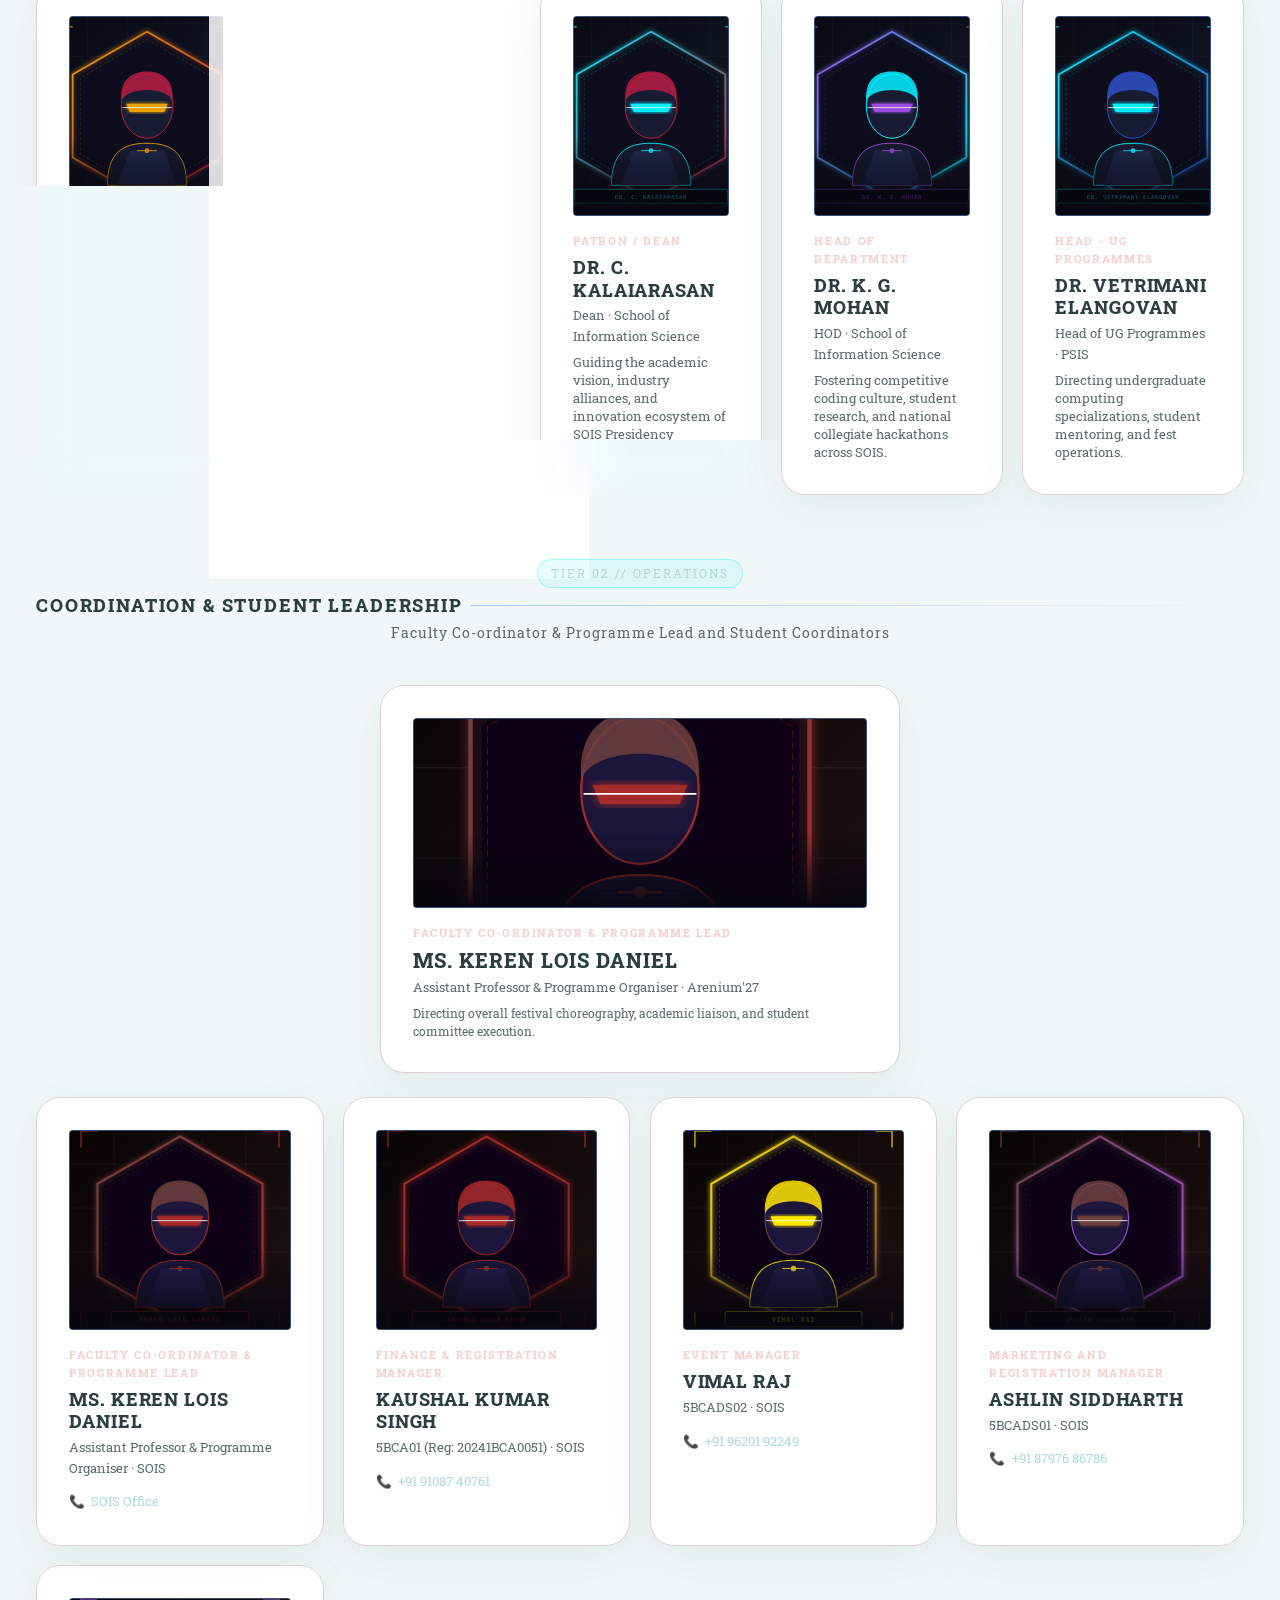
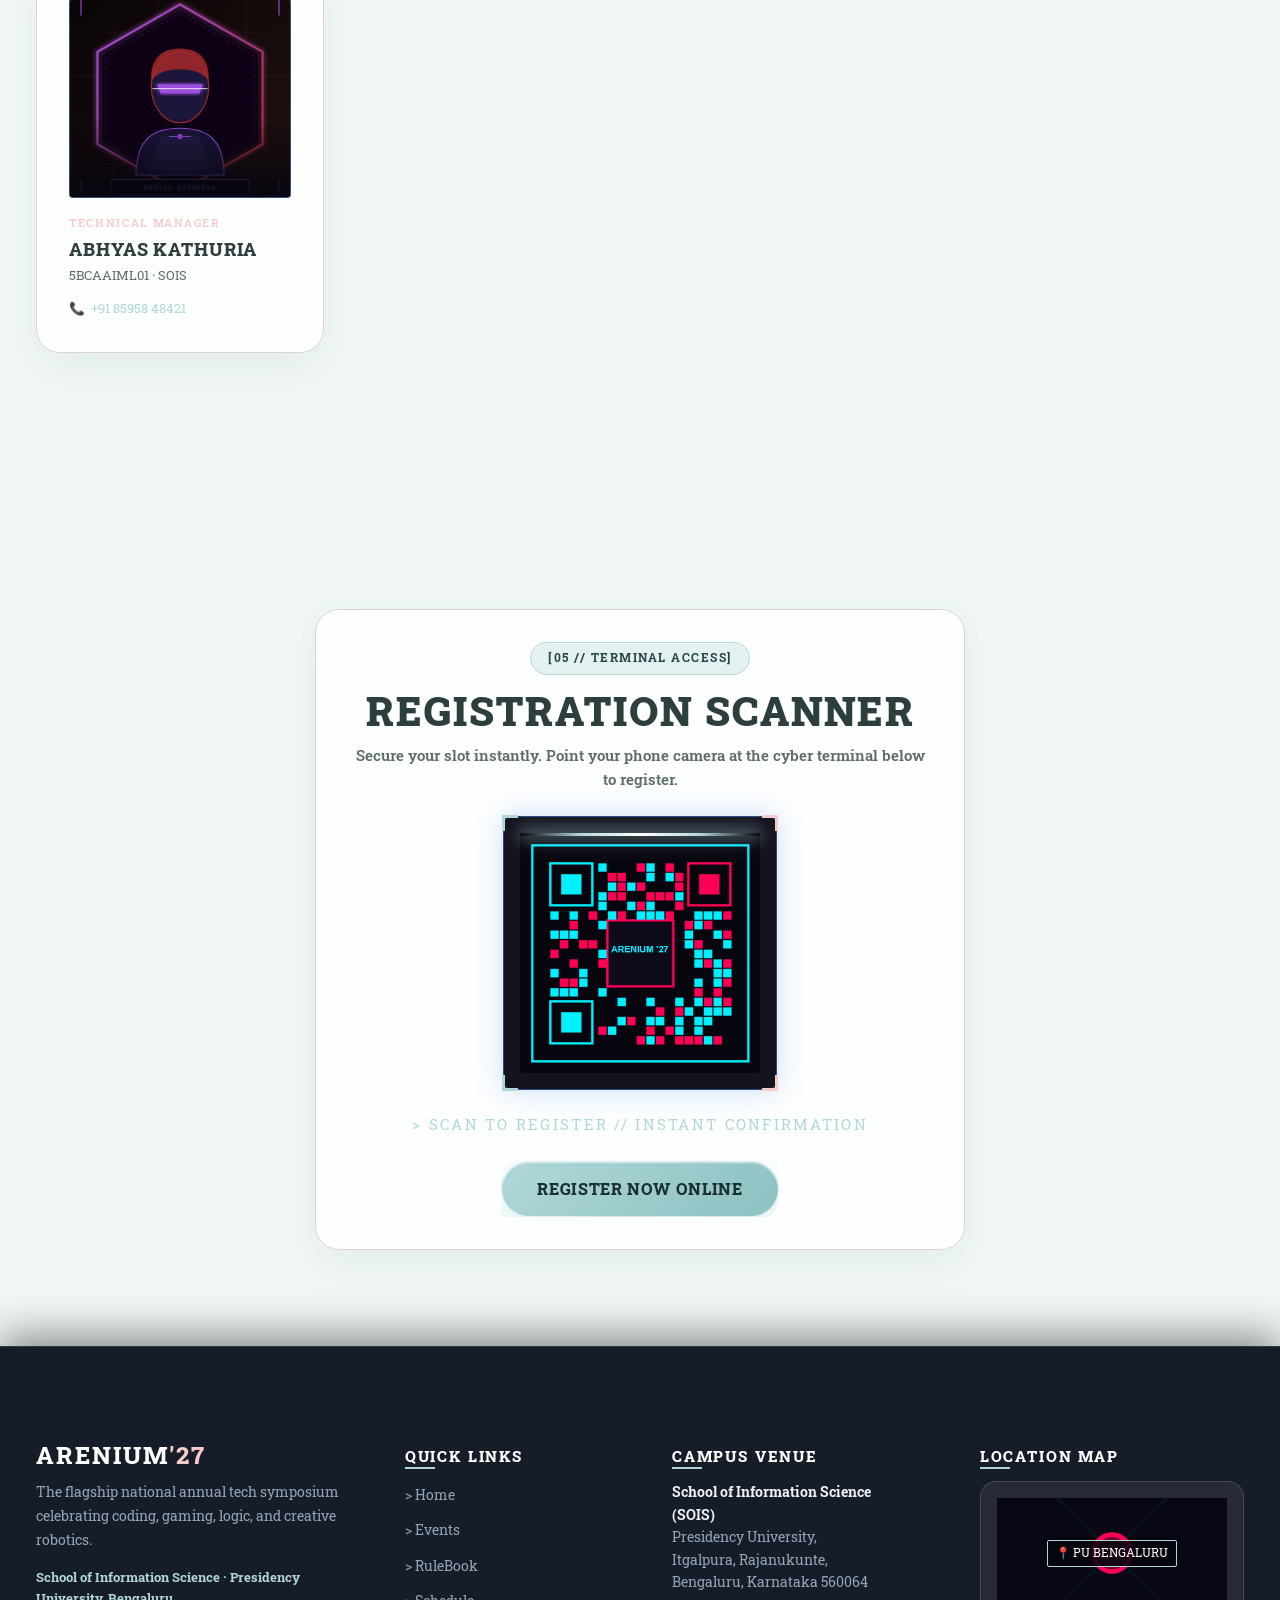
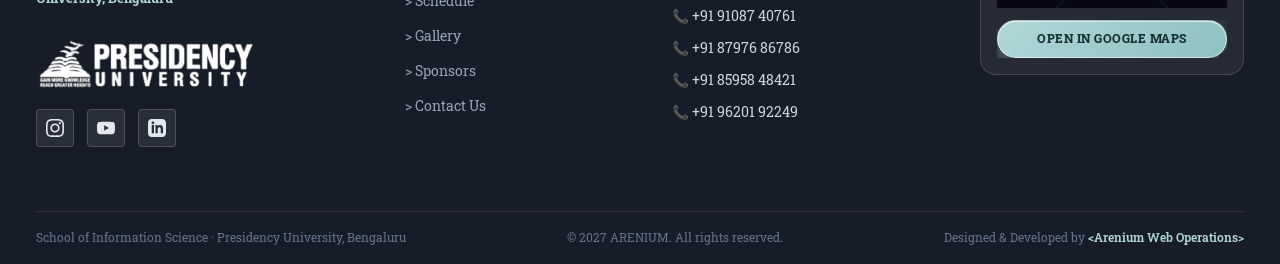
==== commit 5dd6ff50: "fix: remove premature white fade over hero campus background, confine dissolve to bottom edge" ====
--- a/index.html
+++ b/index.html
@@ -38,7 +38,7 @@
   <link href="https://fonts.googleapis.com/css2?family=Roboto+Slab:wght@100..900&display=swap" rel="stylesheet">
 
   <!-- Main Stylesheet -->
-  <link rel="stylesheet" href="css/style.css?v=2027V">
+  <link rel="stylesheet" href="css/style.css?v=2027W">
 </head>
 <body>
   <div class="bg-parallax-backdrop" aria-hidden="true"></div>
--- a/css/style.css
+++ b/css/style.css
@@ -155,13 +155,13 @@
   flex-direction: column;
 }
 
-/* TOP HERO PARALLAX BACKGROUND (IMAGE 1 NIGHT CAMPUS) */
+/* TOP HERO PARALLAX BACKGROUND (IMAGE 1 NIGHT CAMPUS - FULL VISIBILITY NO PREMATURE FADE) */
 .bg-parallax-backdrop {
   position: absolute !important;
   top: 0 !important;
   left: 0 !important;
   width: 100% !important;
-  height: 860px !important;
+  height: 980px !important;
   background-image: url('../images/campus-bg.jpg') !important;
   background-size: cover !important;
   background-position: center top !important;
@@ -175,39 +175,34 @@
   will-change: transform;
   -webkit-mask-image: linear-gradient(to bottom, 
     rgba(0, 0, 0, 1) 0%, 
-    rgba(0, 0, 0, 1) 45%, 
-    rgba(0, 0, 0, 0.9) 60%, 
-    rgba(0, 0, 0, 0.65) 75%, 
-    rgba(0, 0, 0, 0.35) 86%, 
-    rgba(0, 0, 0, 0.1) 94%, 
+    rgba(0, 0, 0, 1) 86%, 
+    rgba(0, 0, 0, 0.75) 92%, 
+    rgba(0, 0, 0, 0.35) 96%, 
     rgba(0, 0, 0, 0) 100%
   ) !important;
   mask-image: linear-gradient(to bottom, 
     rgba(0, 0, 0, 1) 0%, 
-    rgba(0, 0, 0, 1) 45%, 
-    rgba(0, 0, 0, 0.9) 60%, 
-    rgba(0, 0, 0, 0.65) 75%, 
-    rgba(0, 0, 0, 0.35) 86%, 
-    rgba(0, 0, 0, 0.1) 94%, 
+    rgba(0, 0, 0, 1) 86%, 
+    rgba(0, 0, 0, 0.75) 92%, 
+    rgba(0, 0, 0, 0.35) 96%, 
     rgba(0, 0, 0, 0) 100%
   ) !important;
 }
 
-/* ATMOSPHERIC GRADIENT SCRIM (FLAWLESS, SEAMLESS DISSOLVE INTO NORMAL #F1F7F7 CANVAS) */
+/* ATMOSPHERIC GRADIENT SCRIM (CLEAN HERO, FADE ONLY AT VERY BOTTOM EDGE) */
 .bg-atmospheric-scrim {
   position: absolute !important;
   top: 0 !important;
   left: 0 !important;
   width: 100% !important;
-  height: 860px !important;
+  height: 980px !important;
   background: linear-gradient(180deg, 
     rgba(8, 14, 26, 0.45) 0%, 
-    rgba(8, 14, 26, 0.15) 15%, 
-    transparent 40%, 
-    rgba(241, 247, 247, 0.12) 55%, 
-    rgba(241, 247, 247, 0.38) 70%, 
-    rgba(241, 247, 247, 0.72) 84%, 
-    rgba(241, 247, 247, 0.92) 93%, 
+    rgba(8, 14, 26, 0.1) 15%, 
+    transparent 35%, 
+    transparent 86%, 
+    rgba(241, 247, 247, 0.25) 91%, 
+    rgba(241, 247, 247, 0.65) 96%, 
     var(--palette-normal-bg, #F1F7F7) 100%
   ) !important;
   z-index: 1 !important;
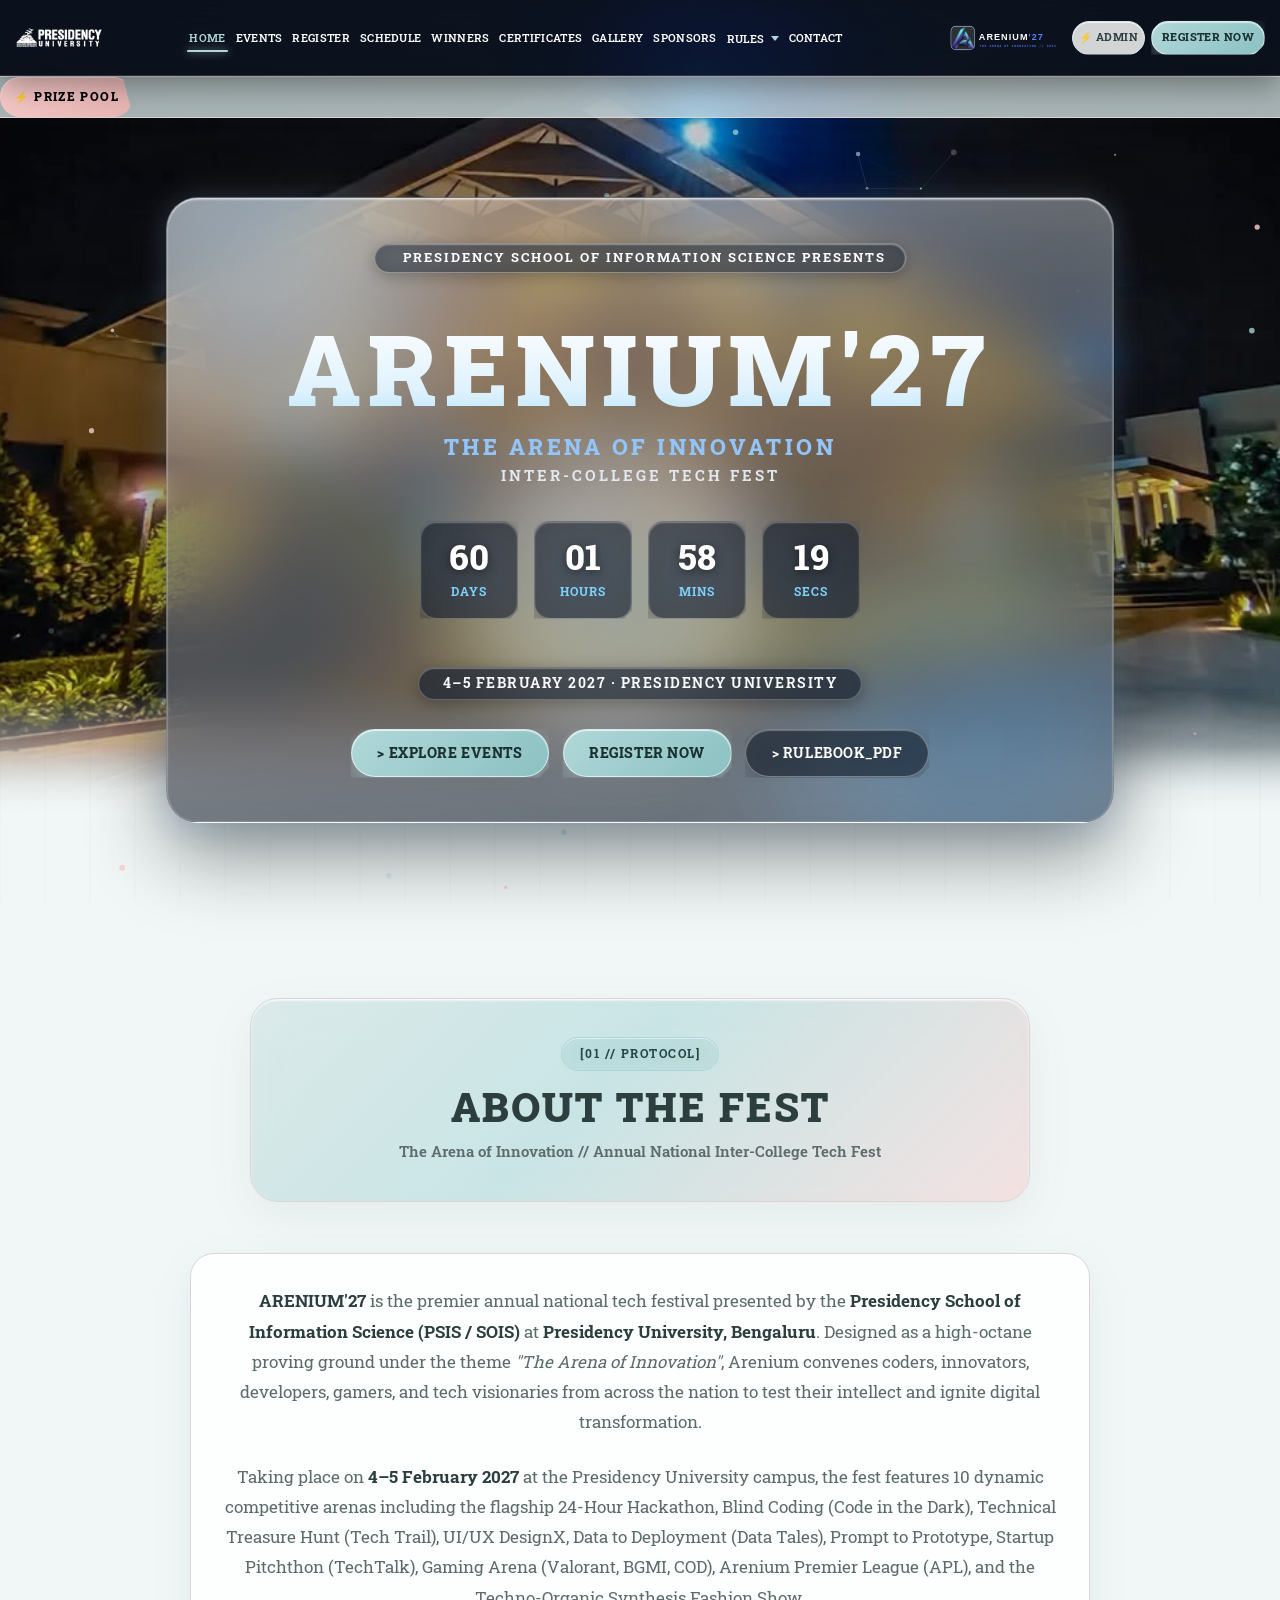
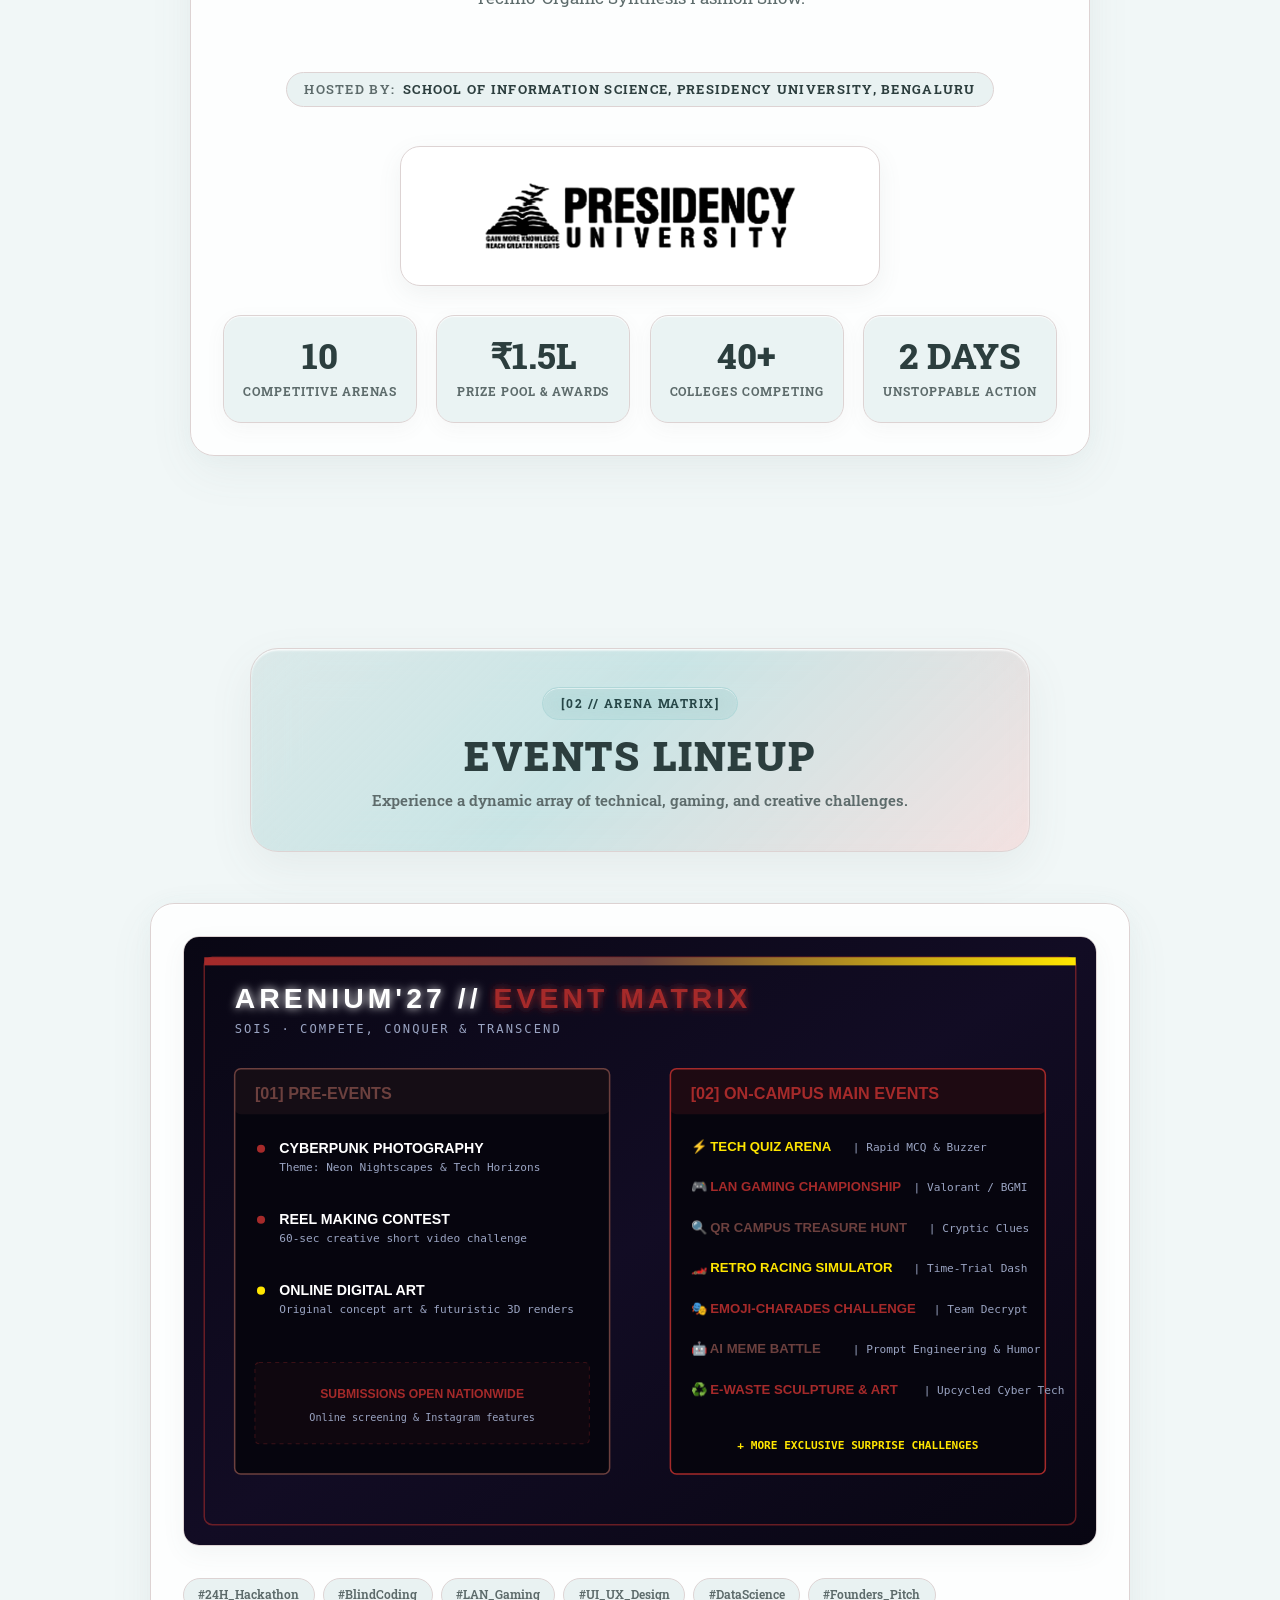
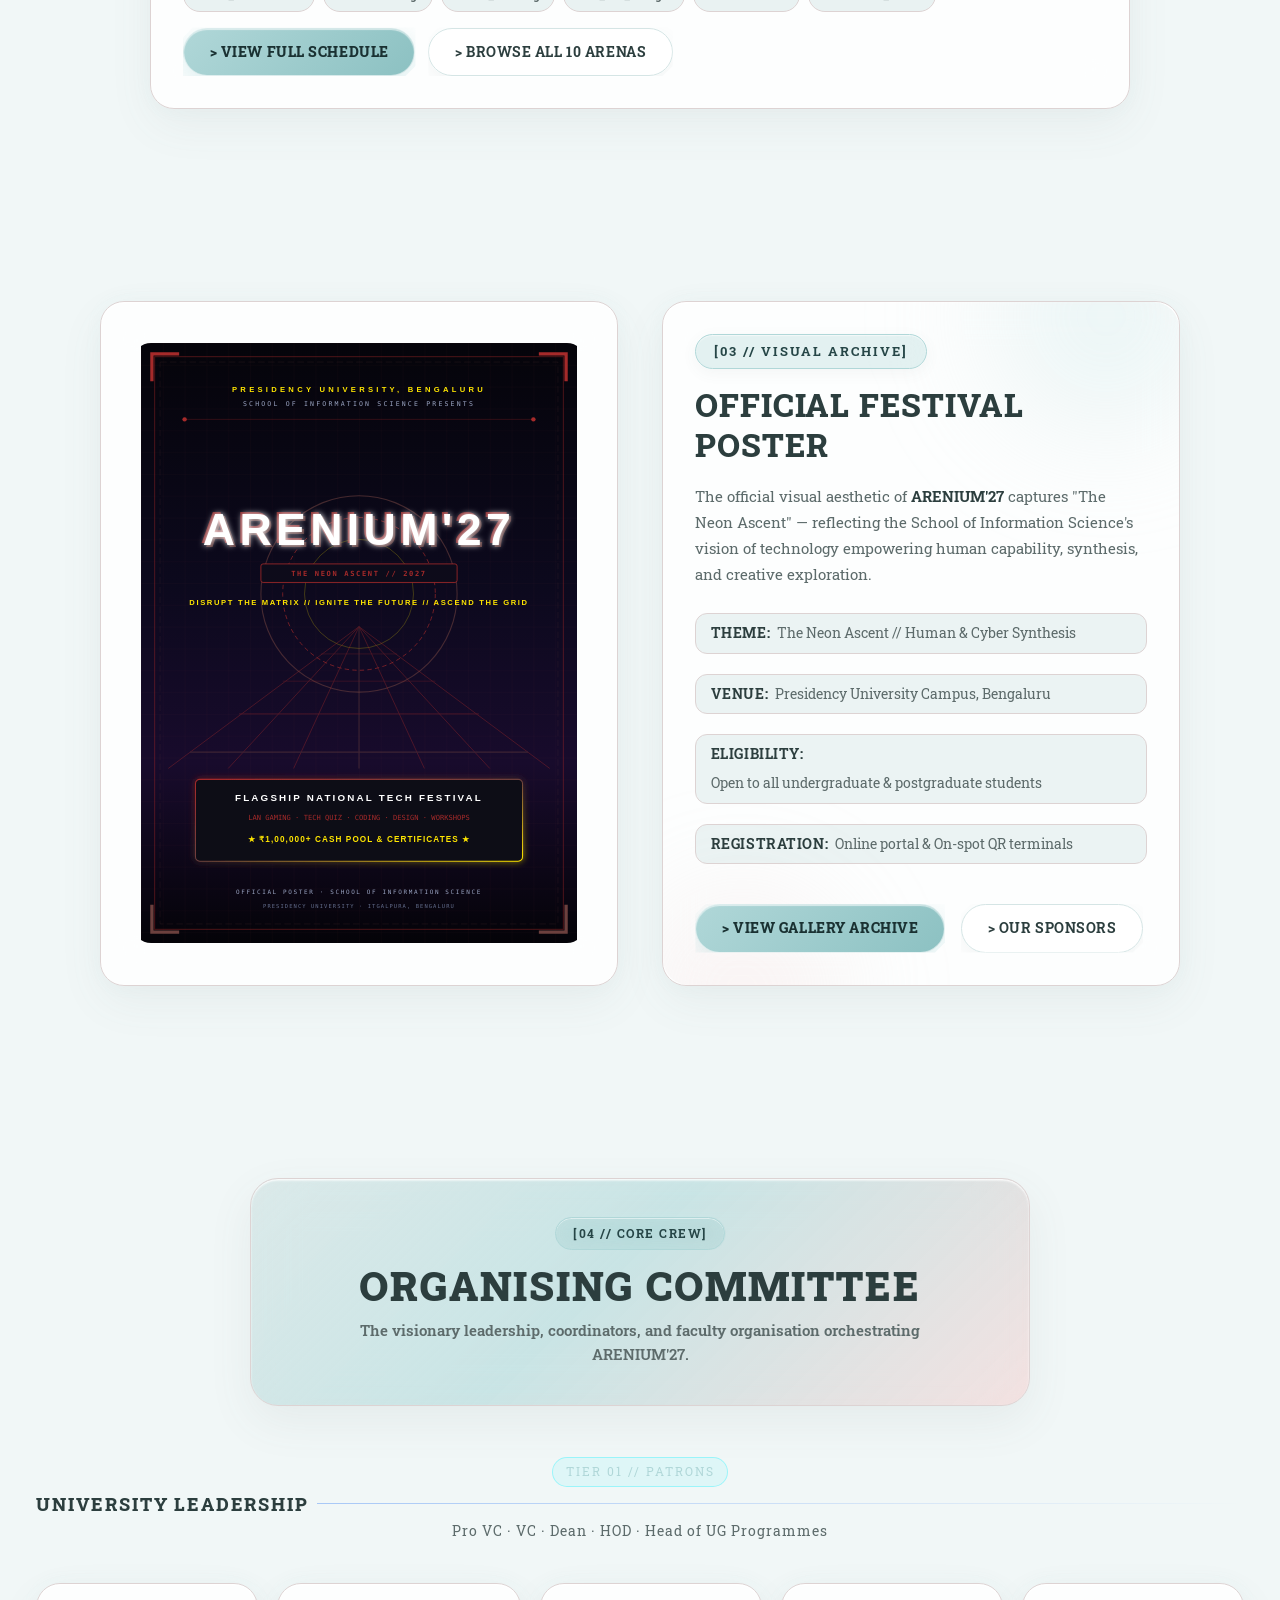
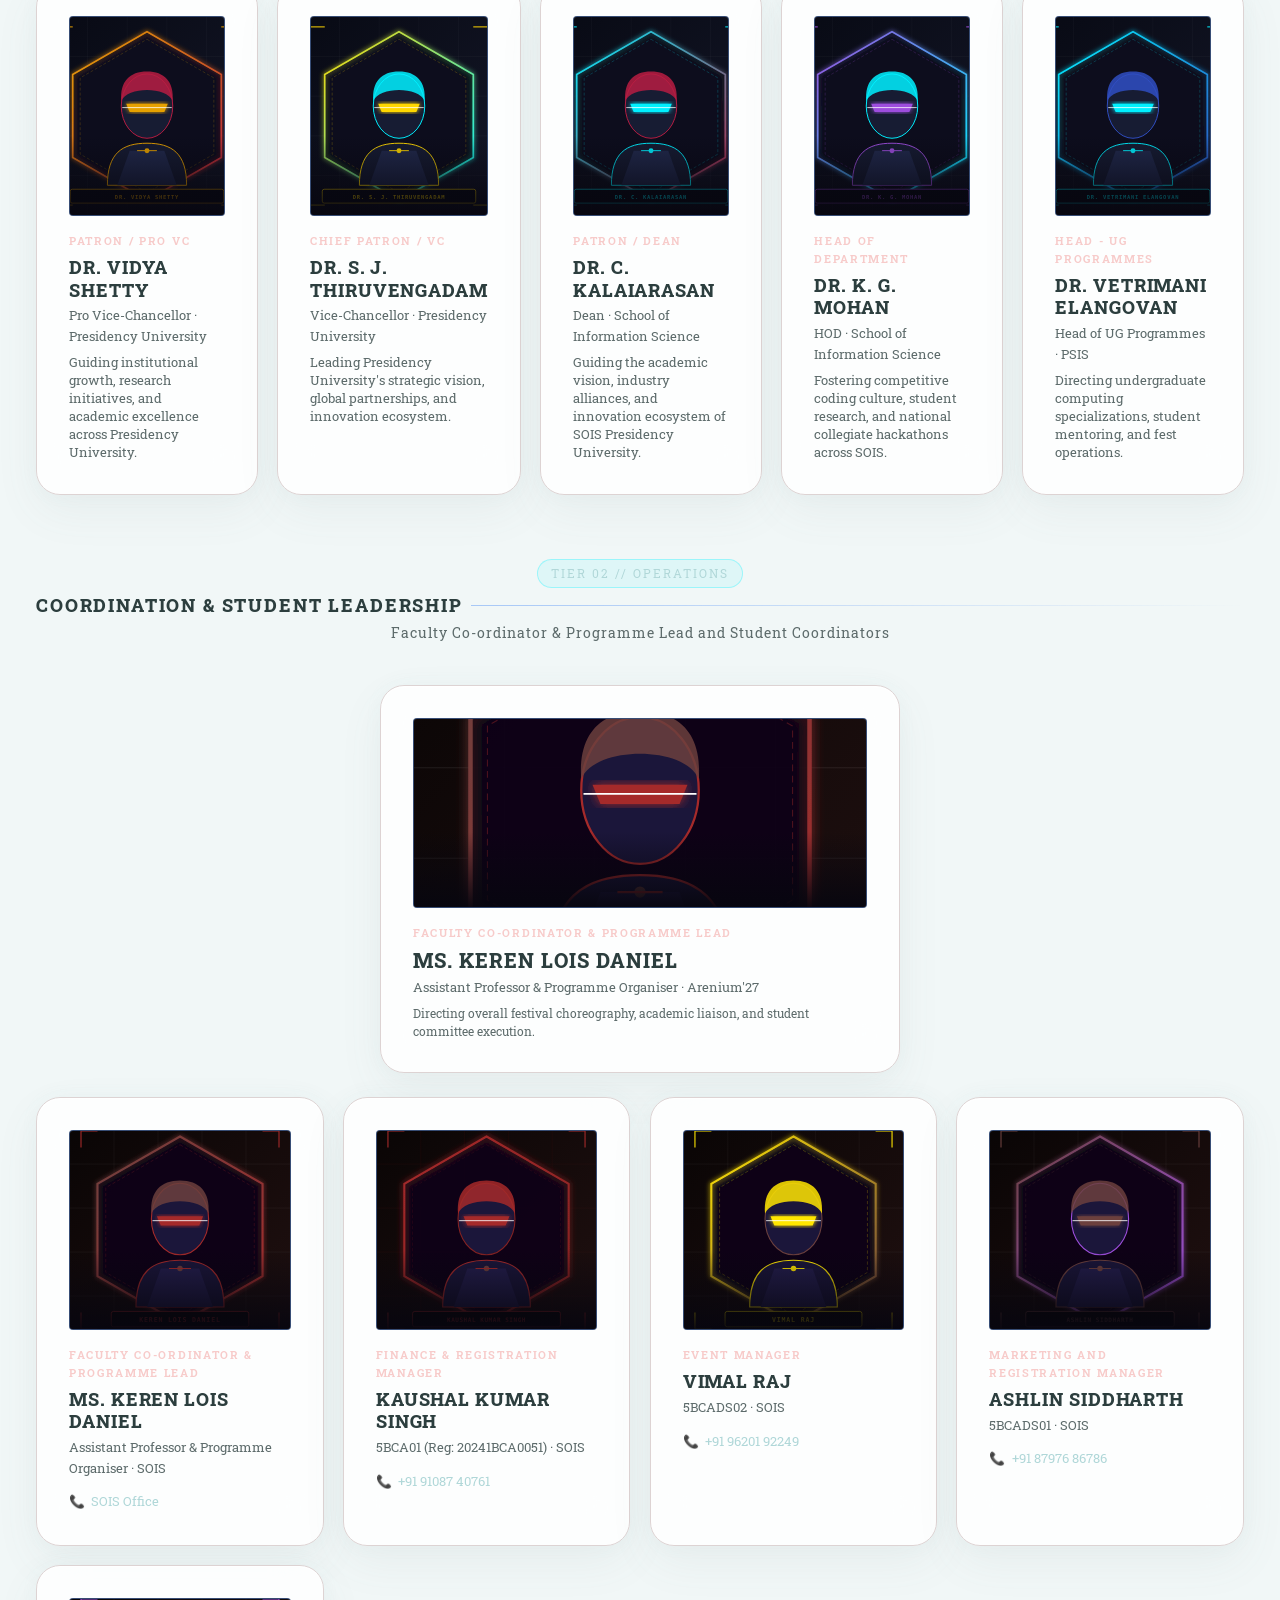
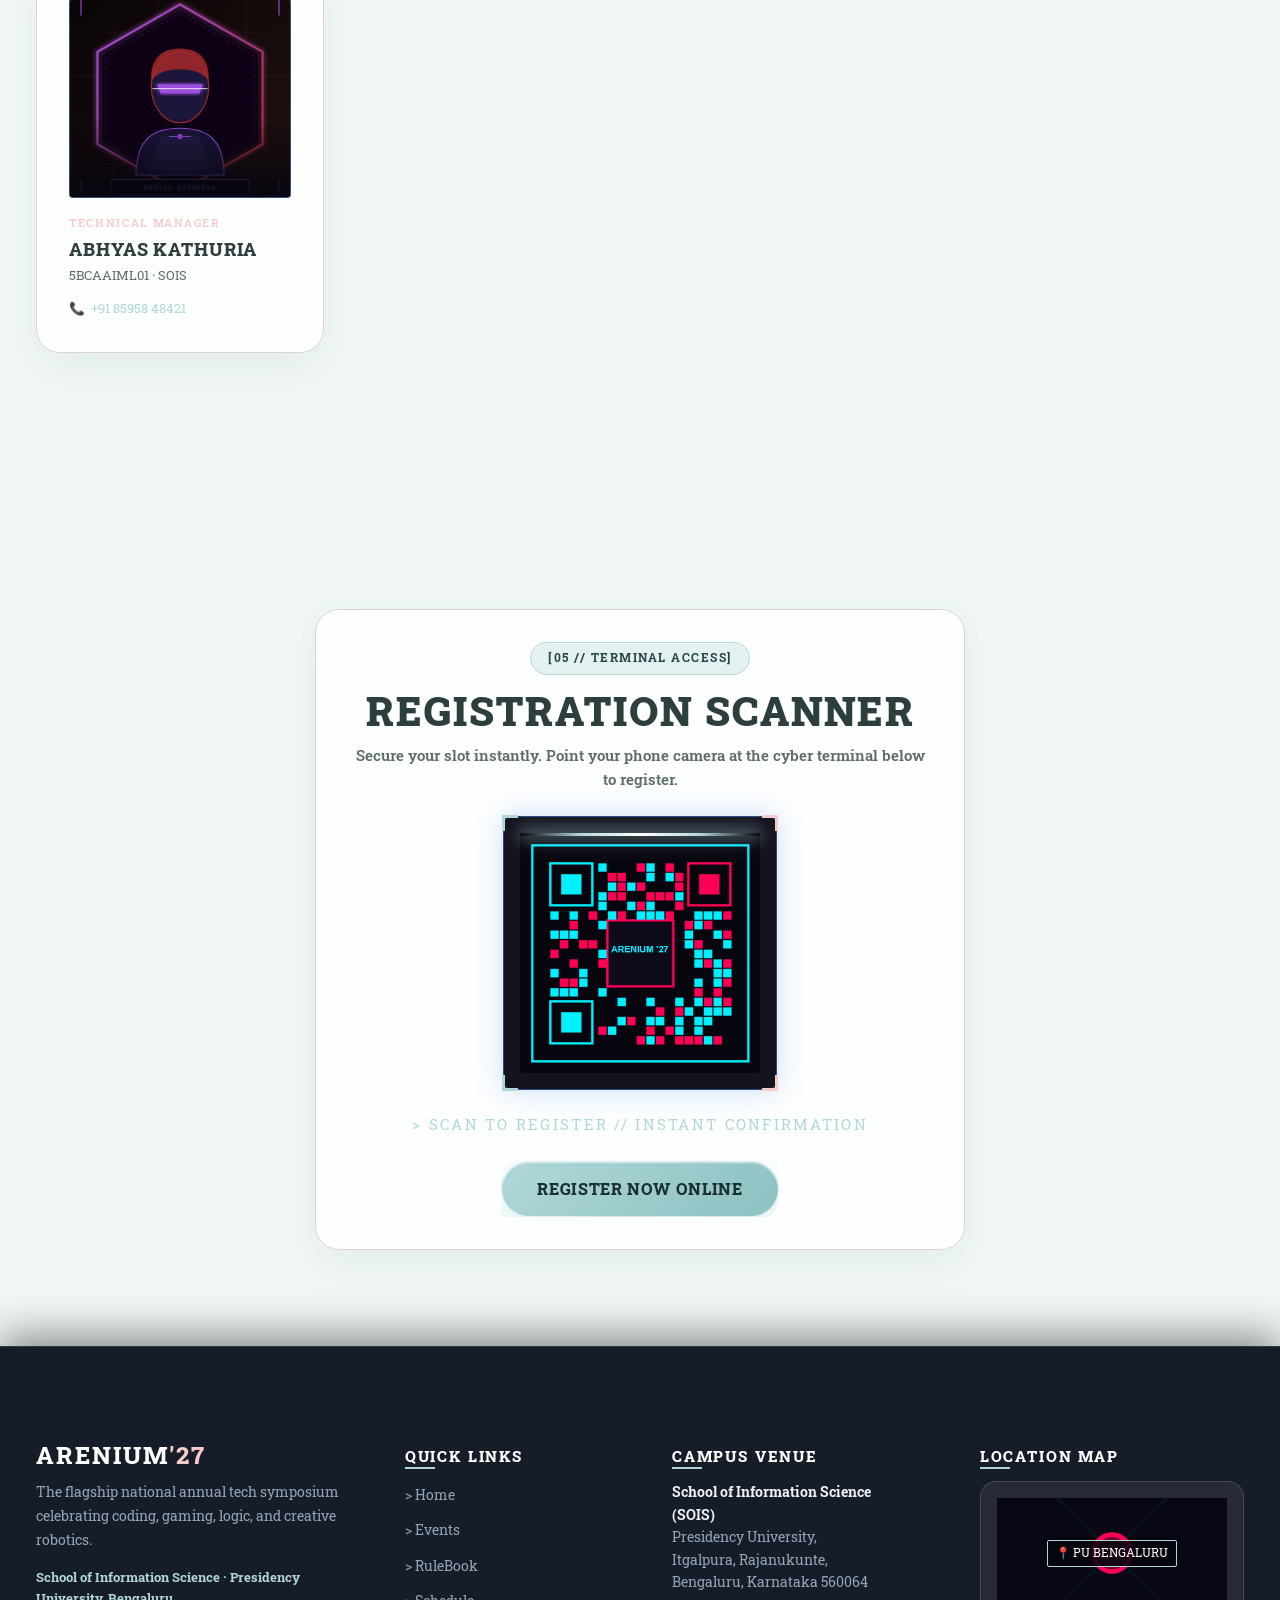
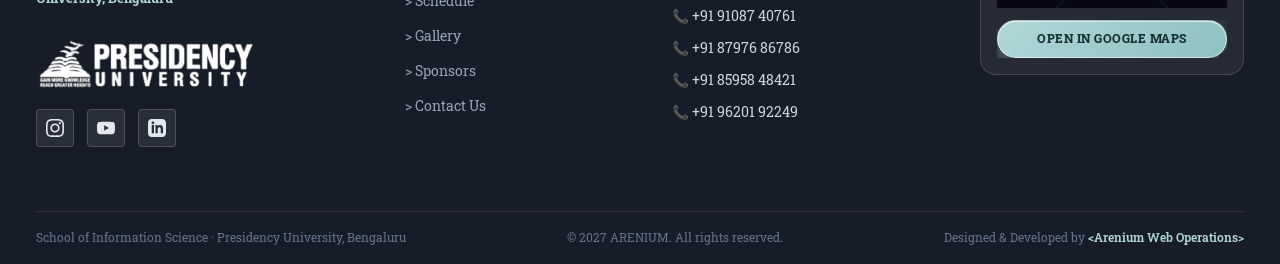
==== commit 123ed757: "fix: calibrate subpage parallax gap, eliminate card overlap, and make mobile/tablet/desktop responsi" ====
--- a/index.html
+++ b/index.html
@@ -38,7 +38,7 @@
   <link href="https://fonts.googleapis.com/css2?family=Roboto+Slab:wght@100..900&display=swap" rel="stylesheet">
 
   <!-- Main Stylesheet -->
-  <link rel="stylesheet" href="css/style.css?v=2027W">
+  <link rel="stylesheet" href="css/style.css?v=2027X">
 </head>
 <body>
   <div class="bg-parallax-backdrop" aria-hidden="true"></div>
--- a/css/style.css
+++ b/css/style.css
@@ -133,6 +133,9 @@
   color: var(--text-primary);
   color-scheme: dark;
   transition: background-color var(--transition-base), color var(--transition-base);
+  overflow-x: hidden !important;
+  width: 100% !important;
+  max-width: 100vw !important;
 }
 
 html[data-theme="light"] {
@@ -148,20 +151,22 @@
   line-height: 1.6;
   background-color: var(--palette-normal-bg, #F1F7F7) !important;
   color: var(--palette-slate, #5D6B6B) !important;
-  overflow-x: hidden;
+  overflow-x: hidden !important;
+  width: 100% !important;
+  max-width: 100vw !important;
   min-height: 100vh;
   position: relative;
   display: flex;
   flex-direction: column;
 }
 
-/* TOP HERO PARALLAX BACKGROUND (IMAGE 1 NIGHT CAMPUS - FULL VISIBILITY NO PREMATURE FADE) */
+/* TOP HERO PARALLAX BACKGROUND (HOME / DEFAULT) */
 .bg-parallax-backdrop {
   position: absolute !important;
   top: 0 !important;
   left: 0 !important;
   width: 100% !important;
-  height: 980px !important;
+  height: clamp(820px, 90vh, 960px) !important;
   background-image: url('../images/campus-bg.jpg') !important;
   background-size: cover !important;
   background-position: center top !important;
@@ -175,40 +180,79 @@
   will-change: transform;
   -webkit-mask-image: linear-gradient(to bottom, 
     rgba(0, 0, 0, 1) 0%, 
-    rgba(0, 0, 0, 1) 86%, 
-    rgba(0, 0, 0, 0.75) 92%, 
-    rgba(0, 0, 0, 0.35) 96%, 
+    rgba(0, 0, 0, 1) 84%, 
+    rgba(0, 0, 0, 0.7) 91%, 
+    rgba(0, 0, 0, 0.25) 96%, 
     rgba(0, 0, 0, 0) 100%
   ) !important;
   mask-image: linear-gradient(to bottom, 
     rgba(0, 0, 0, 1) 0%, 
-    rgba(0, 0, 0, 1) 86%, 
-    rgba(0, 0, 0, 0.75) 92%, 
-    rgba(0, 0, 0, 0.35) 96%, 
+    rgba(0, 0, 0, 1) 84%, 
+    rgba(0, 0, 0, 0.7) 91%, 
+    rgba(0, 0, 0, 0.25) 96%, 
     rgba(0, 0, 0, 0) 100%
   ) !important;
 }
 
-/* ATMOSPHERIC GRADIENT SCRIM (CLEAN HERO, FADE ONLY AT VERY BOTTOM EDGE) */
+/* ATMOSPHERIC GRADIENT SCRIM (HOME / DEFAULT) */
 .bg-atmospheric-scrim {
   position: absolute !important;
   top: 0 !important;
   left: 0 !important;
   width: 100% !important;
-  height: 980px !important;
+  height: clamp(820px, 90vh, 960px) !important;
   background: linear-gradient(180deg, 
     rgba(8, 14, 26, 0.45) 0%, 
     rgba(8, 14, 26, 0.1) 15%, 
     transparent 35%, 
-    transparent 86%, 
-    rgba(241, 247, 247, 0.25) 91%, 
-    rgba(241, 247, 247, 0.65) 96%, 
+    transparent 84%, 
+    rgba(241, 247, 247, 0.3) 91%, 
+    rgba(241, 247, 247, 0.75) 96%, 
     var(--palette-normal-bg, #F1F7F7) 100%
   ) !important;
   z-index: 1 !important;
   pointer-events: none !important;
   transform: translate3d(0, 0, 0);
   will-change: transform;
+}
+
+/* SUBPAGE CALIBRATION: PARALLAX FINISHES COMPLETELY IN THE GAP BEFORE CONTENT CARDS */
+.subpage-body .bg-parallax-backdrop,
+body:has(.page-header-banner) .bg-parallax-backdrop,
+.subpage-body .bg-atmospheric-scrim,
+body:has(.page-header-banner) .bg-atmospheric-scrim {
+  height: clamp(520px, 58vh, 620px) !important;
+}
+
+.subpage-body .bg-parallax-backdrop,
+body:has(.page-header-banner) .bg-parallax-backdrop {
+  -webkit-mask-image: linear-gradient(to bottom, 
+    rgba(0, 0, 0, 1) 0%, 
+    rgba(0, 0, 0, 1) 70%, 
+    rgba(0, 0, 0, 0.7) 84%, 
+    rgba(0, 0, 0, 0.25) 93%, 
+    rgba(0, 0, 0, 0) 100%
+  ) !important;
+  mask-image: linear-gradient(to bottom, 
+    rgba(0, 0, 0, 1) 0%, 
+    rgba(0, 0, 0, 1) 70%, 
+    rgba(0, 0, 0, 0.7) 84%, 
+    rgba(0, 0, 0, 0.25) 93%, 
+    rgba(0, 0, 0, 0) 100%
+  ) !important;
+}
+
+.subpage-body .bg-atmospheric-scrim,
+body:has(.page-header-banner) .bg-atmospheric-scrim {
+  background: linear-gradient(180deg, 
+    rgba(8, 14, 26, 0.45) 0%, 
+    rgba(8, 14, 26, 0.1) 15%, 
+    transparent 35%, 
+    transparent 70%, 
+    rgba(241, 247, 247, 0.3) 84%, 
+    rgba(241, 247, 247, 0.75) 93%, 
+    var(--palette-normal-bg, #F1F7F7) 100%
+  ) !important;
 }
 
 /* Keyboard accessibility */
@@ -2021,10 +2065,12 @@
   }
 
   .nav-menu {
+    display: none !important;
     position: fixed;
     top: var(--nav-height);
-    left: 0;
-    width: 100%;
+    right: 0;
+    left: auto;
+    width: min(320px, 85vw) !important;
     height: calc(100vh - var(--nav-height));
     background: var(--bg-surface-elevated);
     backdrop-filter: blur(24px);
@@ -2035,15 +2081,15 @@
     gap: 0.9rem;
     overflow-y: auto;
     -webkit-overflow-scrolling: touch;
-    transform: translateX(100%);
-    transition: transform var(--transition-base);
     border-top: 1px solid var(--border-color);
     box-shadow: -10px 0 30px rgba(0, 0, 0, 0.4);
     z-index: 9999;
   }
 
   .nav-menu.is-open {
-    transform: translateX(0);
+    display: flex !important;
+    transform: none !important;
+    visibility: visible !important;
   }
 
   .header-action-desktop {
@@ -2224,9 +2270,12 @@
 
 /* ==========================================================================
    15. INNER PAGE HEADER BANNER - APPLE STYLED PASTEL FROSTED COLOUR CARD
+   WITH FULL GAP SO PARALLAX GETS OVER BEFORE CONTENT CARDS BEGIN
    ========================================================================== */
 .page-header-banner {
-  padding: clamp(2rem, 3.5vw, 3rem) 0 clamp(1.8rem, 3.5vw, 2.8rem) !important;
+  padding-top: clamp(1.6rem, 3vw, 2.5rem) !important;
+  padding-bottom: clamp(3.5rem, 6.5vw, 5rem) !important;
+  margin-bottom: clamp(2rem, 4.5vw, 3.5rem) !important;
   text-align: center !important;
   position: relative !important;
   background: transparent !important;
@@ -2236,13 +2285,15 @@
 
 .page-header-banner .container {
   max-width: 920px !important;
+  width: min(920px, calc(100% - clamp(1.2rem, 4vw, 2.5rem))) !important;
   margin: 0 auto !important;
-  padding: clamp(2rem, 4vw, 3rem) clamp(1.5rem, 3.5vw, 2.8rem) !important;
+  box-sizing: border-box !important;
+  padding: clamp(1.5rem, 3.5vw, 2.8rem) clamp(1rem, 3.2vw, 2.4rem) !important;
   background: linear-gradient(135deg, rgba(213, 229, 229, 0.88) 0%, rgba(176, 215, 216, 0.72) 45%, rgba(247, 203, 202, 0.62) 100%) !important;
   backdrop-filter: blur(28px) saturate(180%) !important;
   -webkit-backdrop-filter: blur(28px) saturate(180%) !important;
   border: 1.5px solid var(--palette-mauve, #DDD3D3) !important;
-  border-radius: 28px !important;
+  border-radius: clamp(20px, 3.5vw, 28px) !important;
   box-shadow: 0 16px 45px rgba(93, 107, 107, 0.1), inset 0 1.5px 2px rgba(255, 255, 255, 0.95) !important;
   position: relative !important;
   transition: transform 0.3s cubic-bezier(0.16, 1, 0.3, 1), box-shadow 0.3s ease !important;
@@ -2255,14 +2306,17 @@
 
 .breadcrumbs {
   font-family: 'Roboto Slab', serif !important;
-  font-size: 0.78rem !important;
+  font-size: clamp(0.68rem, 1vw, 0.78rem) !important;
   font-weight: 700 !important;
-  letter-spacing: 0.15em !important;
+  letter-spacing: 0.12em !important;
   color: var(--palette-slate, #5D6B6B) !important;
   text-transform: uppercase !important;
   display: inline-block !important;
-  margin-bottom: 0.75rem !important;
-  padding: 0.35rem 1.15rem !important;
+  margin-bottom: 0.65rem !important;
+  padding: 0.3rem clamp(0.7rem, 2vw, 1.15rem) !important;
+  max-width: 100% !important;
+  white-space: normal !important;
+  word-break: break-word !important;
   background: rgba(255, 255, 255, 0.8) !important;
   border: 1px solid var(--palette-mauve, #DDD3D3) !important;
   border-radius: 50px !important;
@@ -2270,19 +2324,22 @@
 }
 
 .page-title {
-  font-size: clamp(2rem, 4.5vw, 3.2rem) !important;
+  font-size: clamp(1.6rem, 5vw, 3rem) !important;
   font-weight: 900 !important;
-  letter-spacing: 0.05em !important;
+  letter-spacing: 0.04em !important;
   color: var(--palette-heading, #2C3E3E) !important;
-  margin-top: 0.4rem !important;
-  margin-bottom: 0.6rem !important;
+  margin-top: 0.3rem !important;
+  margin-bottom: 0.5rem !important;
+  line-height: 1.15 !important;
   text-shadow: none !important;
   text-transform: uppercase !important;
+  word-break: break-word !important;
+  overflow-wrap: break-word !important;
 }
 
 .page-header-banner .section-subtitle {
   color: var(--palette-slate, #5D6B6B) !important;
-  font-size: clamp(0.92rem, 1.2vw, 1.05rem) !important;
+  font-size: clamp(0.85rem, 1.1vw, 1rem) !important;
   font-weight: 600 !important;
   line-height: 1.6 !important;
   max-width: 680px !important;
@@ -2909,7 +2966,9 @@
    15. MOVING NEON TICKER (PRIZE POOL 1.5L & BREAKING ALERTS)
    ========================================================================== */
 .cyber-ticker-wrap {
-  width: 100%;
+  width: 100% !important;
+  max-width: 100vw !important;
+  box-sizing: border-box !important;
   background: var(--bg-surface-elevated);
   border-top: 1px solid var(--border-color);
   border-bottom: 1px solid var(--border-color);
@@ -2918,7 +2977,8 @@
   align-items: center;
   position: relative;
   z-index: 90;
-  overflow: hidden;
+  overflow: hidden !important;
+  contain: paint !important;
   height: 42px;
 }
 
@@ -2938,11 +2998,14 @@
   clip-path: polygon(0 0, 92% 0, 100% 100%, 0 100%);
   z-index: 2;
   box-shadow: 2px 0 10px rgba(0, 0, 0, 0.5);
+  flex-shrink: 0 !important;
 }
 
 .cyber-ticker-track {
   flex: 1;
-  overflow: hidden;
+  min-width: 0 !important;
+  overflow: hidden !important;
+  contain: paint !important;
   white-space: nowrap;
   position: relative;
   height: 100%;
@@ -4682,6 +4745,10 @@
 
 /* Floating Ticker with Palette Image 2 */
 .cyber-ticker-wrap {
+  width: 100% !important;
+  max-width: 100vw !important;
+  overflow: hidden !important;
+  position: relative !important;
   background: rgba(213, 229, 229, 0.78) !important;
   backdrop-filter: blur(20px) saturate(160%) !important;
   -webkit-backdrop-filter: blur(20px) saturate(160%) !important;
@@ -5815,3 +5882,235 @@
 .poster-info h3, #poster-heading {
   text-shadow: none !important;
 }
+
+/* ==========================================================================
+   CROSS-DEVICE RESPONSIVE REFINEMENT (PHONE, TABLET, WINDOWS DESKTOP, IOS)
+   ========================================================================== */
+/* Hero Glass Card Responsive Refinement */
+.hero-main-glass-card {
+  box-sizing: border-box !important;
+  max-width: 960px !important;
+  width: min(960px, calc(100% - clamp(1rem, 3.5vw, 2.5rem))) !important;
+  padding: clamp(1.5rem, 3.5vw, 3rem) clamp(1rem, 3vw, 2.6rem) !important;
+  border-radius: clamp(20px, 4vw, 32px) !important;
+  overflow: hidden !important;
+}
+
+.hero-main-glass-card .hero-presenter-tag {
+  font-size: clamp(0.62rem, 2.2vw, 0.82rem) !important;
+  padding: 0.35rem clamp(0.65rem, 2vw, 1.2rem) !important;
+  max-width: 100% !important;
+  white-space: normal !important;
+  text-align: center !important;
+  line-height: 1.3 !important;
+  display: inline-flex !important;
+  box-sizing: border-box !important;
+}
+
+.hero-main-glass-card .countdown-grid {
+  display: flex !important;
+  justify-content: center !important;
+  align-items: center !important;
+  gap: clamp(0.35rem, 1.5vw, 1rem) !important;
+  flex-wrap: nowrap !important;
+  width: 100% !important;
+  max-width: 440px !important;
+  margin: 0 auto 1.5rem !important;
+  box-sizing: border-box !important;
+}
+
+.hero-main-glass-card .countdown-box {
+  flex: 1 1 0 !important;
+  min-width: 0 !important;
+  padding: clamp(0.6rem, 1.8vw, 1rem) clamp(0.2rem, 1vw, 0.6rem) !important;
+  border-radius: clamp(10px, 2vw, 16px) !important;
+  box-sizing: border-box !important;
+}
+
+.hero-main-glass-card .count-num {
+  font-size: clamp(1.2rem, 4.5vw, 2.2rem) !important;
+  line-height: 1.1 !important;
+}
+
+.hero-main-glass-card .count-label {
+  font-size: clamp(0.52rem, 1.5vw, 0.72rem) !important;
+  letter-spacing: 1px !important;
+}
+
+.hero-main-glass-card .hero-date-badge {
+  font-size: clamp(0.68rem, 2.2vw, 0.9rem) !important;
+  padding: 0.4rem clamp(0.8rem, 2.5vw, 1.5rem) !important;
+  max-width: 100% !important;
+  white-space: normal !important;
+  text-align: center !important;
+  line-height: 1.3 !important;
+  box-sizing: border-box !important;
+}
+
+.hero-main-glass-card .hero-cta-group {
+  display: flex !important;
+  flex-wrap: wrap !important;
+  gap: clamp(0.5rem, 1.5vw, 0.85rem) !important;
+  justify-content: center !important;
+  align-items: center !important;
+  width: 100% !important;
+}
+
+.hero-main-glass-card .hero-cta-group .btn {
+  font-size: clamp(0.72rem, 2vw, 0.88rem) !important;
+  padding: clamp(0.5rem, 1.5vw, 0.75rem) clamp(0.85rem, 2.5vw, 1.6rem) !important;
+}
+
+/* Subpage Page Header Banner Card Responsive Refinement */
+.page-header-banner .container {
+  box-sizing: border-box !important;
+  max-width: 920px !important;
+  width: min(920px, calc(100% - clamp(1rem, 4vw, 2.5rem))) !important;
+  padding: clamp(1.4rem, 3.5vw, 2.8rem) clamp(0.85rem, 3vw, 2.4rem) !important;
+  border-radius: clamp(18px, 3.5vw, 28px) !important;
+  overflow: hidden !important;
+}
+
+.filter-chips-container,
+.schedule-tabs {
+  display: flex !important;
+  justify-content: center !important;
+  align-items: center !important;
+  gap: clamp(0.35rem, 1vw, 0.65rem) !important;
+  margin: clamp(1rem, 2.5vw, 1.5rem) 0 0.3rem !important;
+  flex-wrap: wrap !important;
+  width: 100% !important;
+}
+
+.filter-chip,
+.schedule-tab-btn {
+  font-size: clamp(0.68rem, 1.8vw, 0.8rem) !important;
+  padding: clamp(0.32rem, 1vw, 0.45rem) clamp(0.65rem, 1.6vw, 1.15rem) !important;
+  border-radius: 50px !important;
+  white-space: normal !important;
+  text-align: center !important;
+  line-height: 1.25 !important;
+}
+
+/* ==========================================================================
+   MOBILE & TABLET RESPONSIVE PERFECTION (IPHONE, ANDROID, IPAD, DESKTOP)
+   ========================================================================== */
+@media (max-width: 640px) {
+  .hero-section {
+    padding: 1.2rem 0.5rem 3rem !important;
+  }
+
+  .hero-content {
+    padding-left: 0.5rem !important;
+    padding-right: 0.5rem !important;
+  }
+
+  .hero-main-glass-card {
+    padding: 1.4rem 0.75rem !important;
+    border-radius: 22px !important;
+    width: 100% !important;
+    max-width: 100% !important;
+    box-sizing: border-box !important;
+  }
+
+  .hero-main-glass-card .hero-presenter-tag {
+    font-size: 0.62rem !important;
+    padding: 0.35rem 0.7rem !important;
+    white-space: normal !important;
+    word-break: break-word !important;
+    letter-spacing: 0.05em !important;
+    display: inline-block !important;
+    line-height: 1.35 !important;
+    max-width: 100% !important;
+  }
+
+  .hero-main-glass-card .hero-date-badge {
+    font-size: 0.68rem !important;
+    padding: 0.35rem 0.75rem !important;
+    white-space: normal !important;
+    word-break: break-word !important;
+    letter-spacing: 0.05em !important;
+    display: inline-block !important;
+    line-height: 1.35 !important;
+    max-width: 100% !important;
+    margin-bottom: 1.2rem !important;
+  }
+
+  .hero-main-glass-card .glitch-title {
+    font-size: clamp(2.2rem, 11vw, 3.2rem) !important;
+    letter-spacing: 0.03em !important;
+    margin: 0.6rem 0 0.3rem !important;
+  }
+
+  .hero-main-glass-card .hero-tagline,
+  .hero-main-glass-card .hero-tagline .tag-part {
+    font-size: 0.92rem !important;
+    letter-spacing: 1.5px !important;
+  }
+
+  .hero-main-glass-card .hero-subtagline {
+    font-size: 0.74rem !important;
+    letter-spacing: 1.5px !important;
+    margin-bottom: 1.2rem !important;
+  }
+
+  .countdown-grid,
+  .hero-main-glass-card .countdown-grid {
+    display: grid !important;
+    grid-template-columns: repeat(4, 1fr) !important;
+    gap: 0.4rem !important;
+    width: 100% !important;
+    max-width: 320px !important;
+    margin: 0 auto 1.2rem !important;
+  }
+
+  .countdown-box,
+  .hero-main-glass-card .countdown-box {
+    min-width: 0 !important;
+    width: 100% !important;
+    padding: 0.6rem 0.2rem !important;
+    border-radius: 12px !important;
+    box-sizing: border-box !important;
+  }
+
+  .countdown-box .count-num,
+  .hero-main-glass-card .count-num {
+    font-size: 1.35rem !important;
+    line-height: 1.1 !important;
+  }
+
+  .countdown-box .count-label,
+  .hero-main-glass-card .count-label {
+    font-size: 0.54rem !important;
+    letter-spacing: 0.8px !important;
+  }
+
+  .hero-main-glass-card .hero-date-badge {
+    font-size: 0.72rem !important;
+    padding: 0.4rem 0.8rem !important;
+    white-space: normal !important;
+    line-height: 1.3 !important;
+    margin-bottom: 1.3rem !important;
+  }
+
+  .hero-main-glass-card .hero-cta-group {
+    flex-direction: column !important;
+    width: 100% !important;
+    gap: 0.55rem !important;
+  }
+
+  .hero-main-glass-card .hero-cta-group .btn {
+    width: 100% !important;
+    max-width: 270px !important;
+  }
+
+  .page-header-banner .container {
+    padding: 1.3rem 0.75rem !important;
+    border-radius: 20px !important;
+    width: calc(100% - 1rem) !important;
+  }
+
+  .page-title {
+    font-size: clamp(1.6rem, 7vw, 2.2rem) !important;
+  }
+}
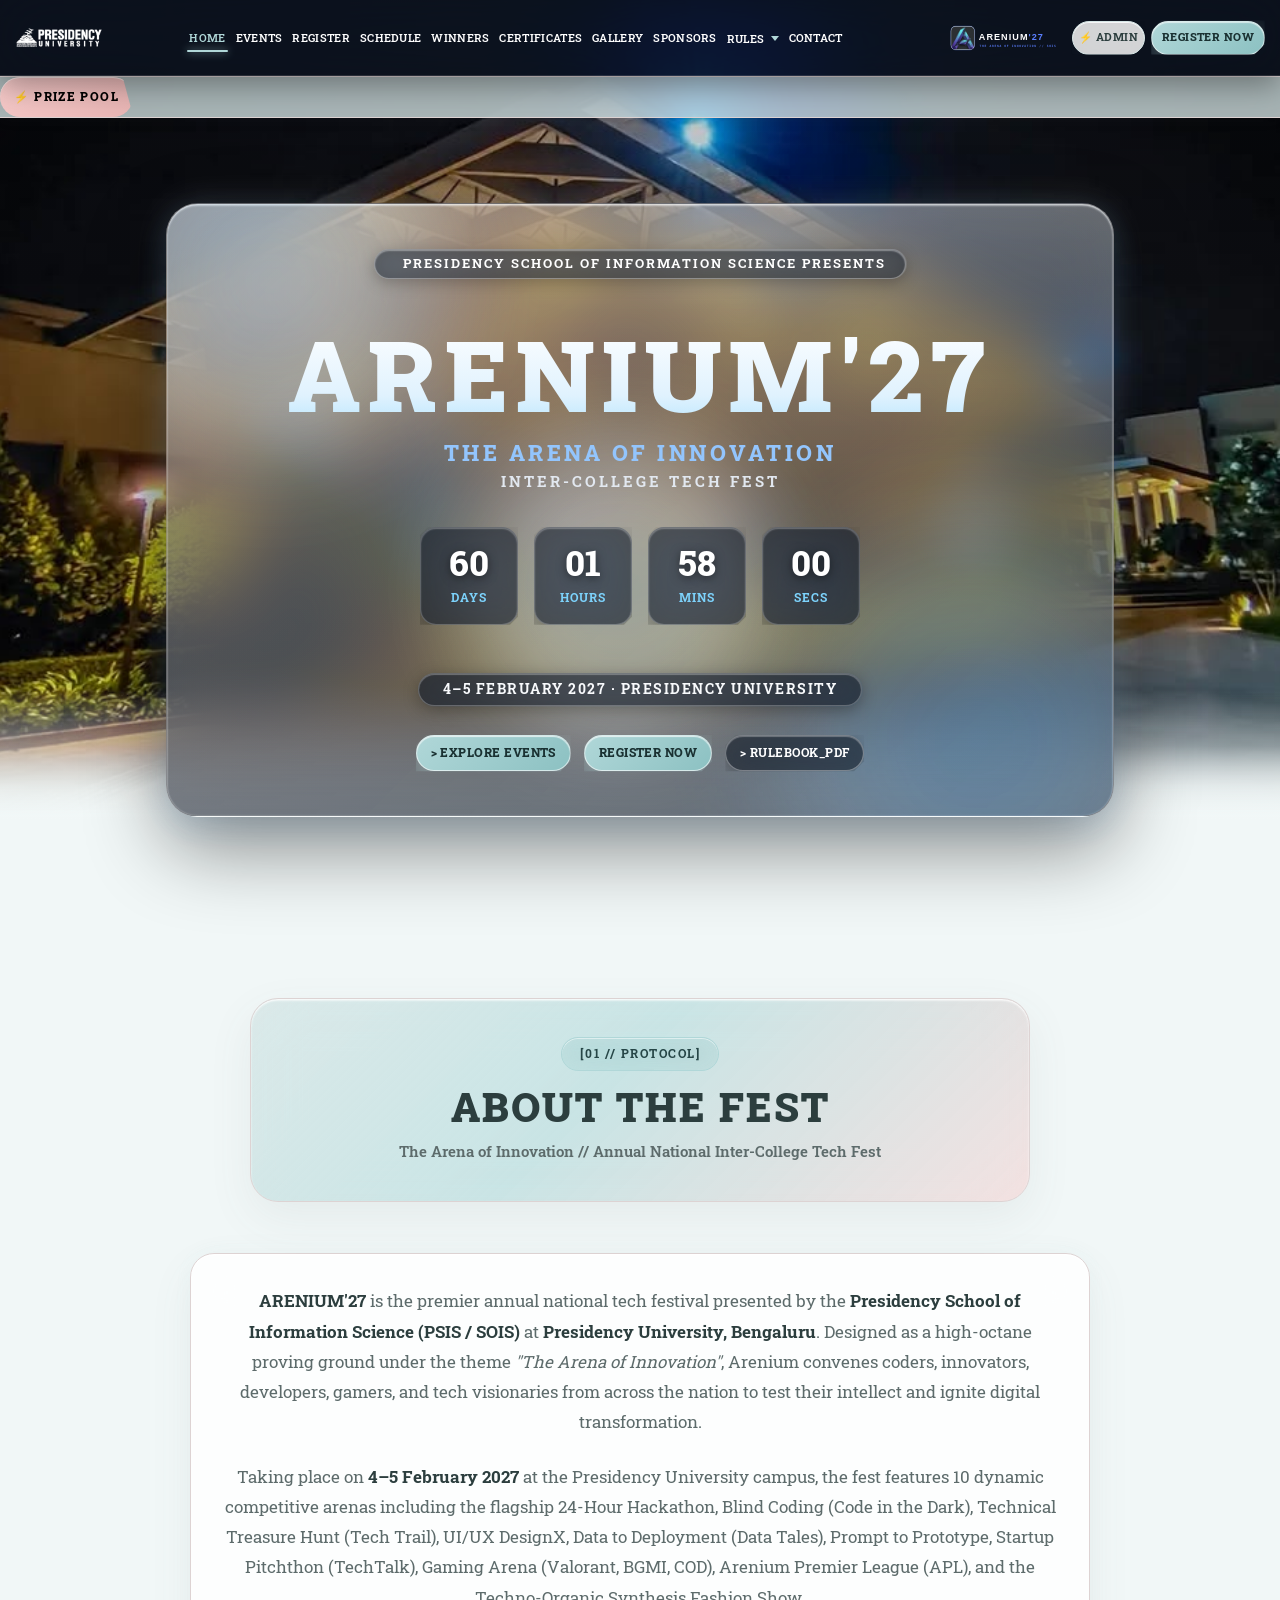
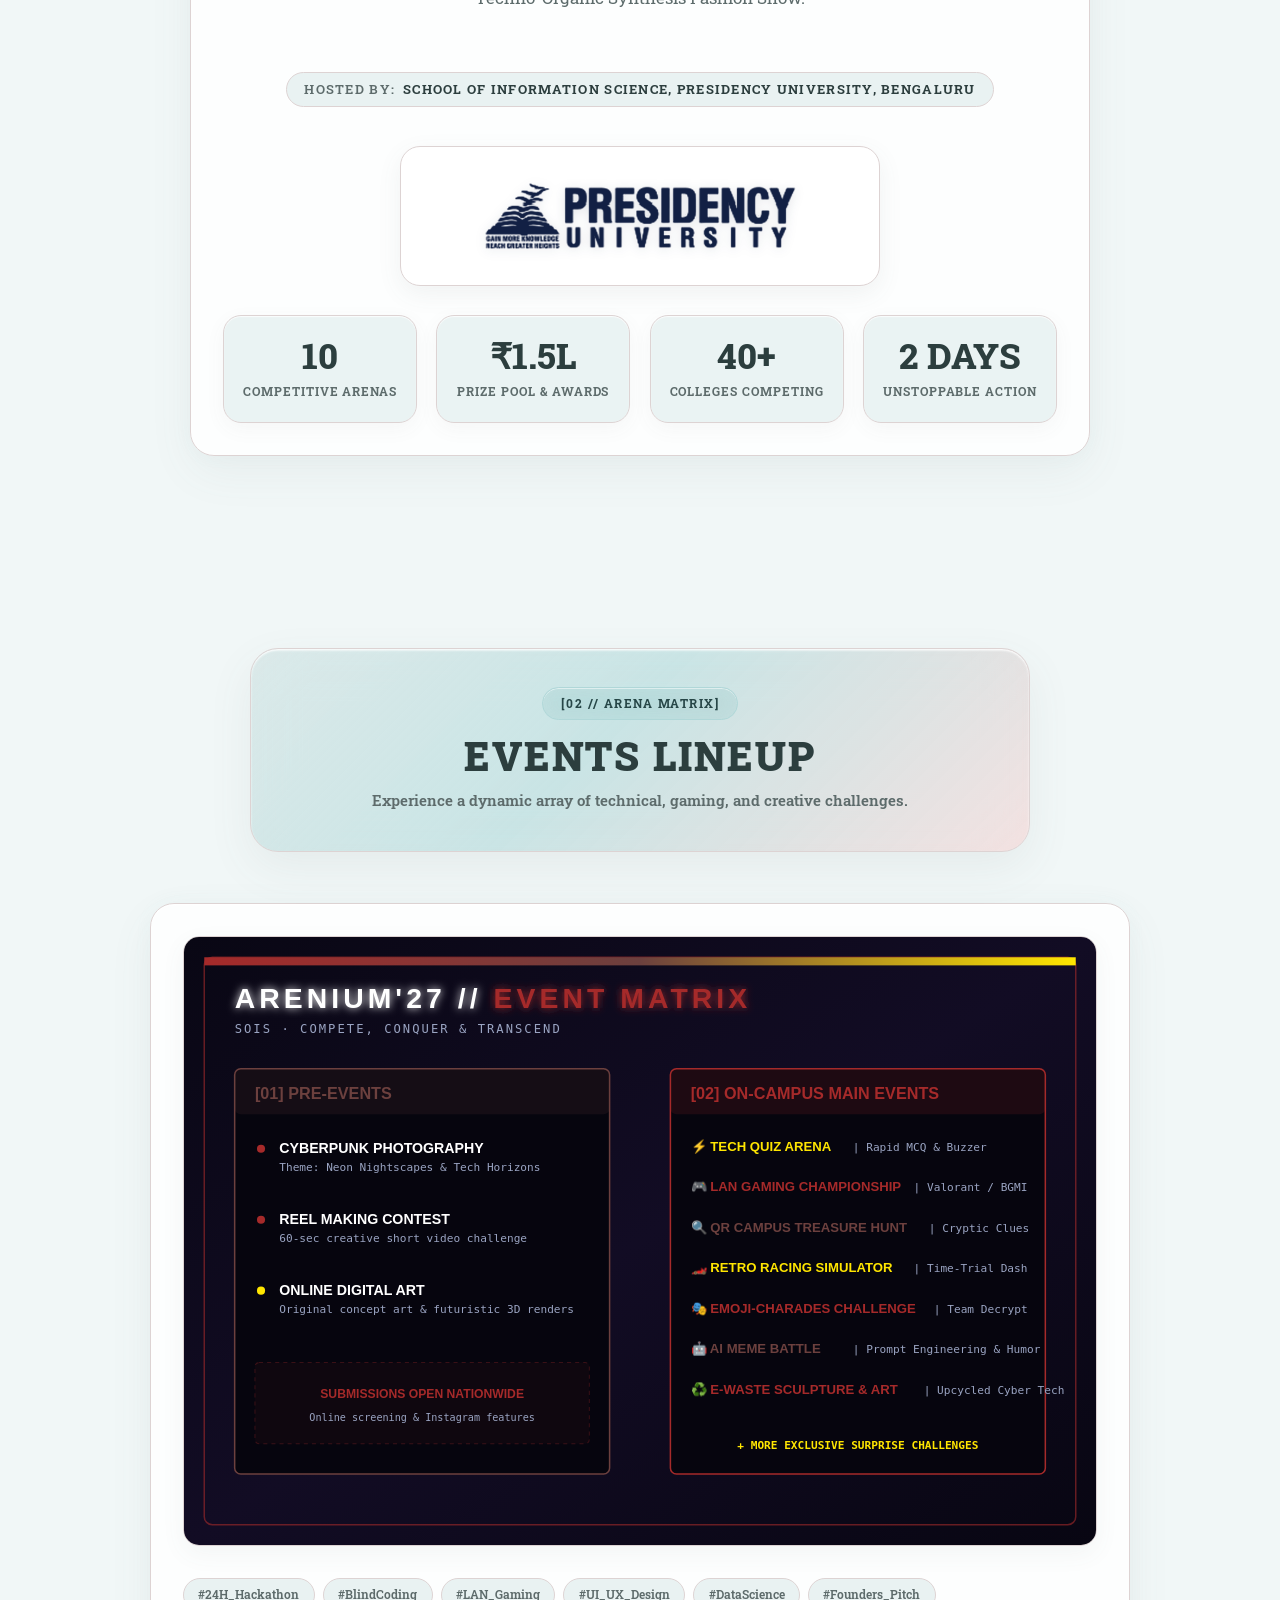
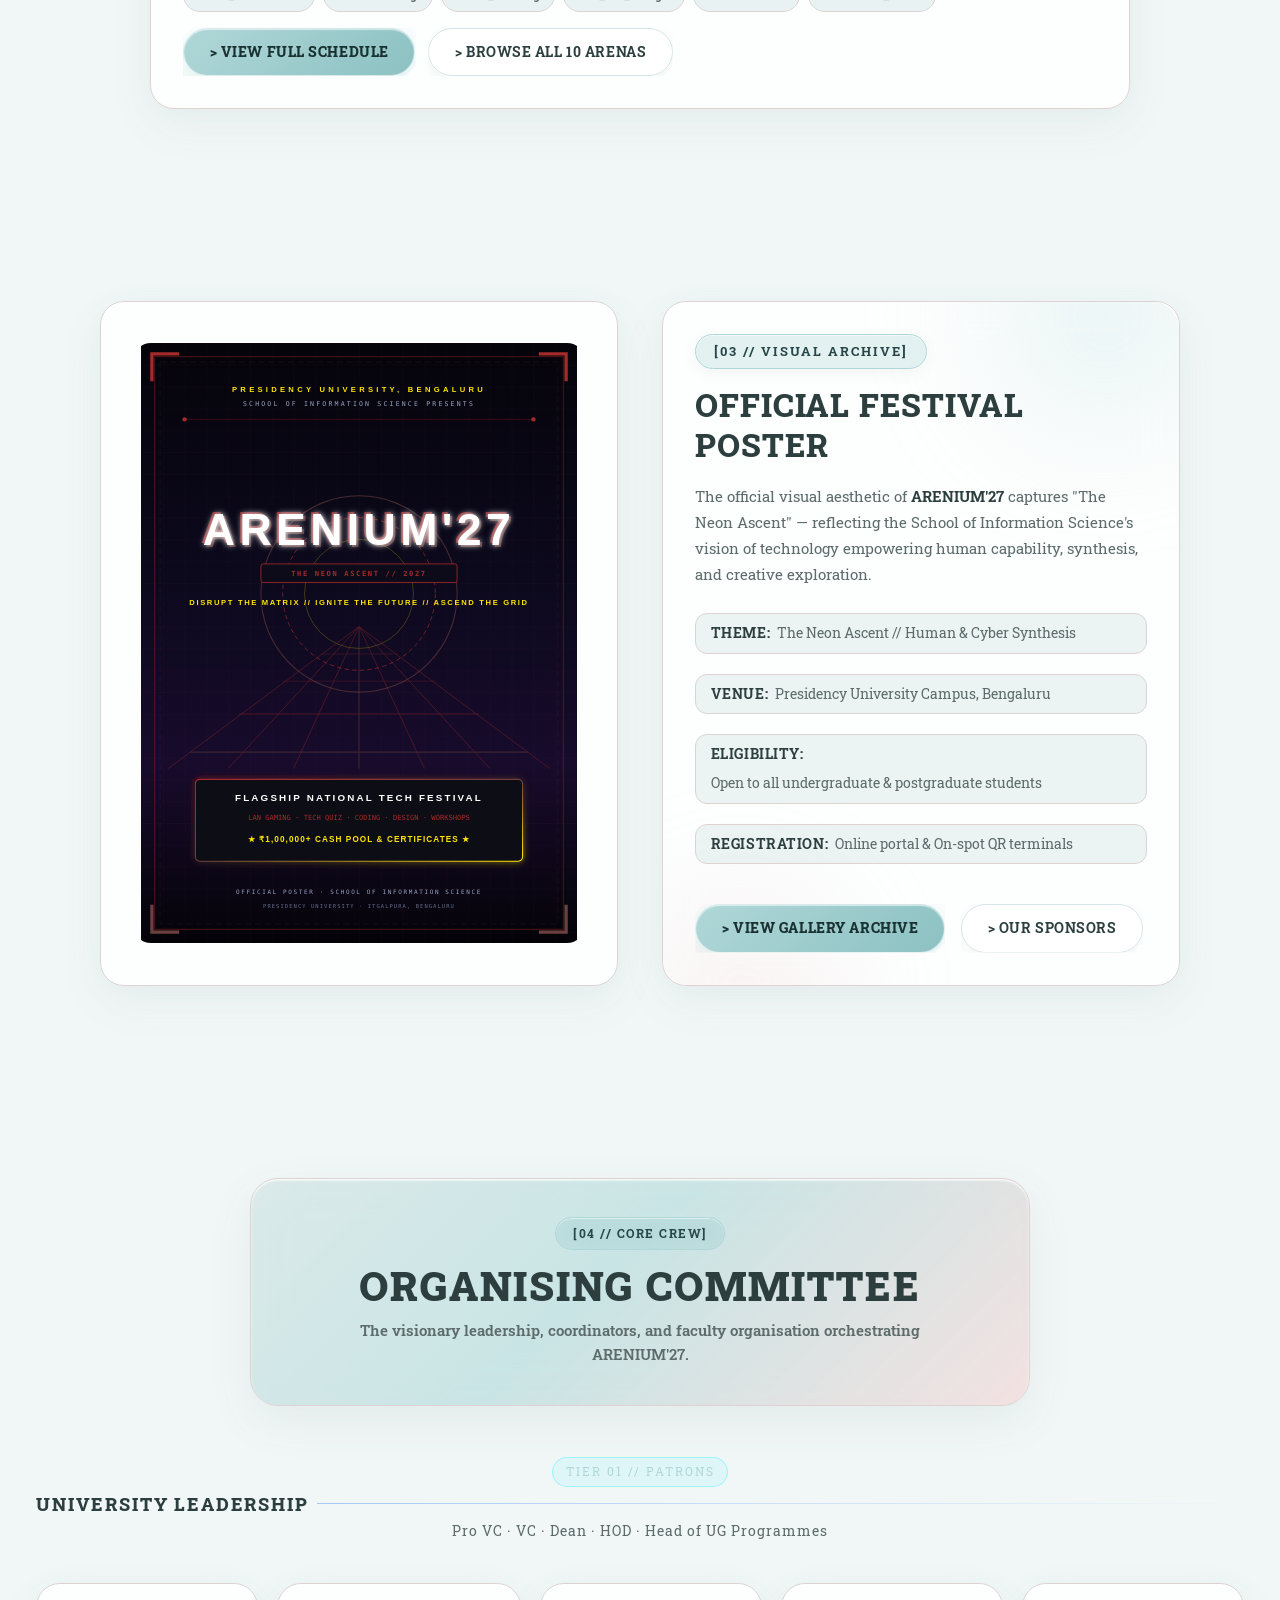
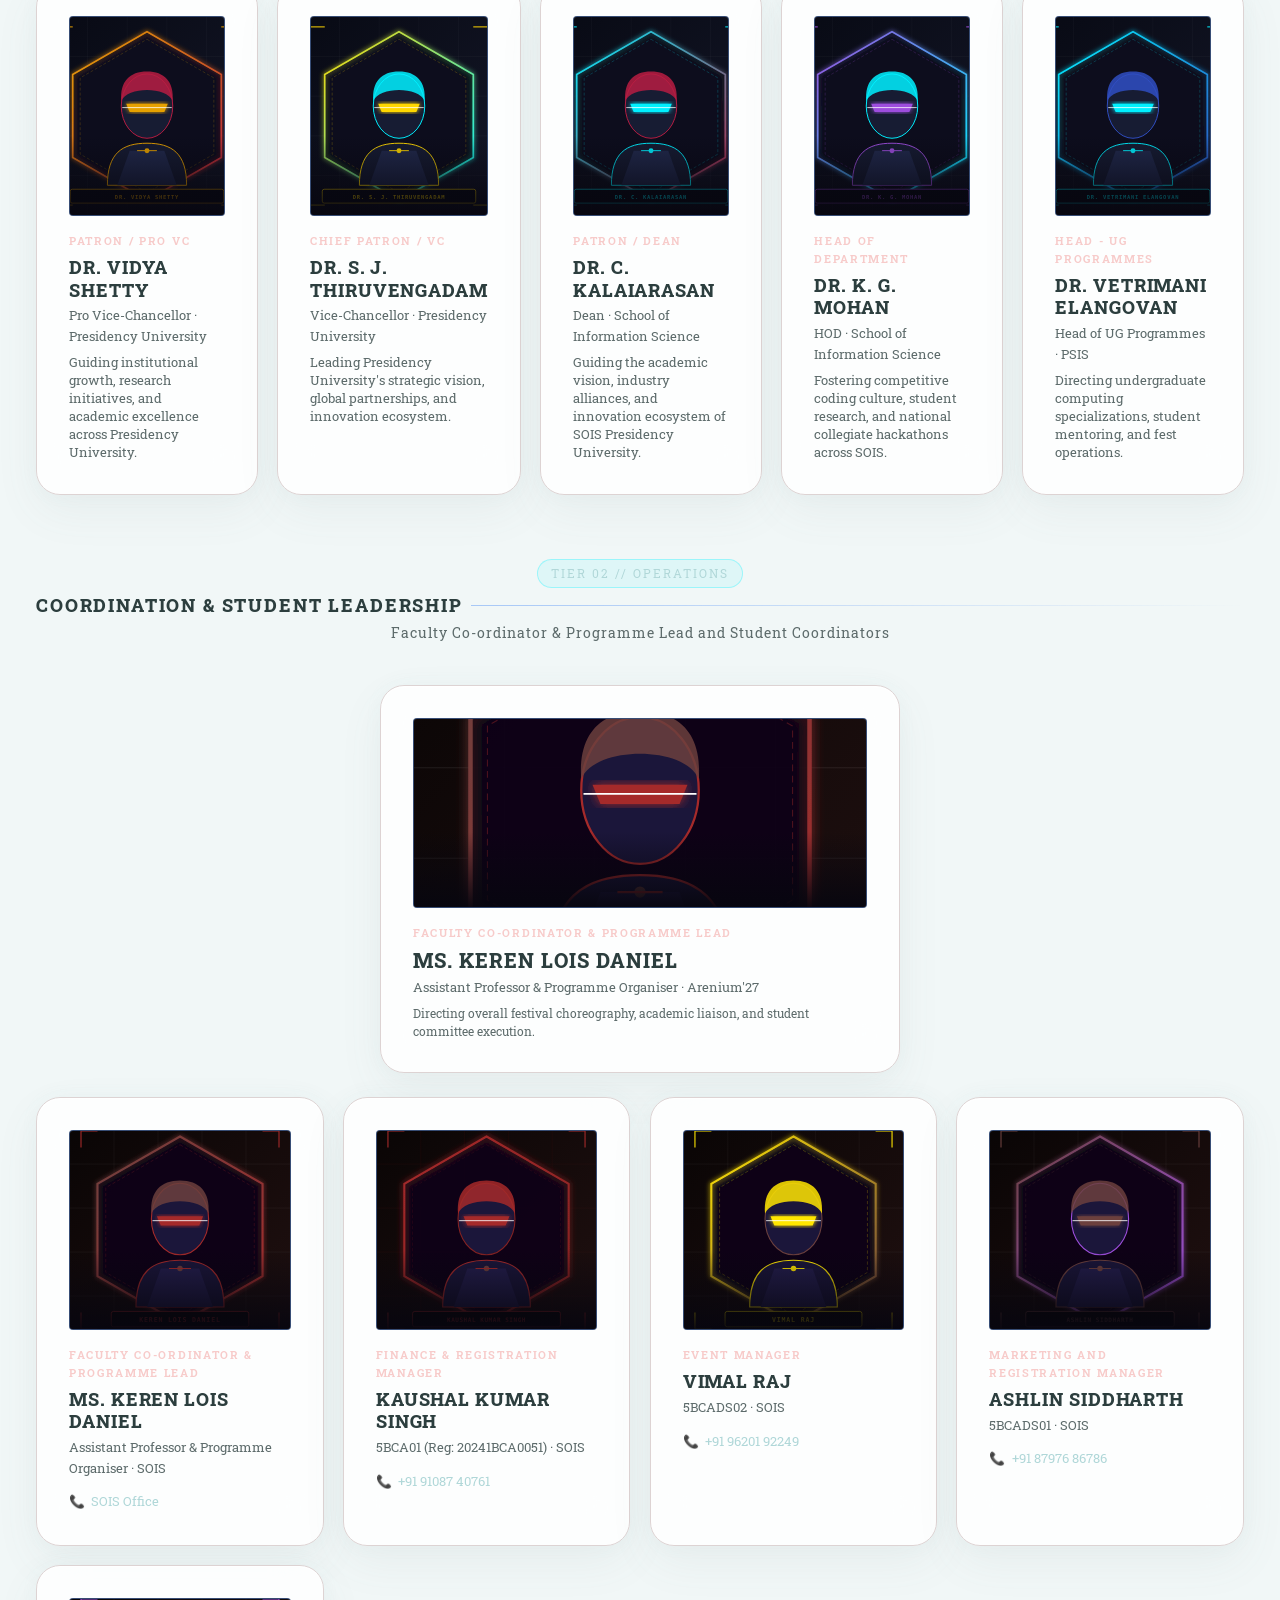
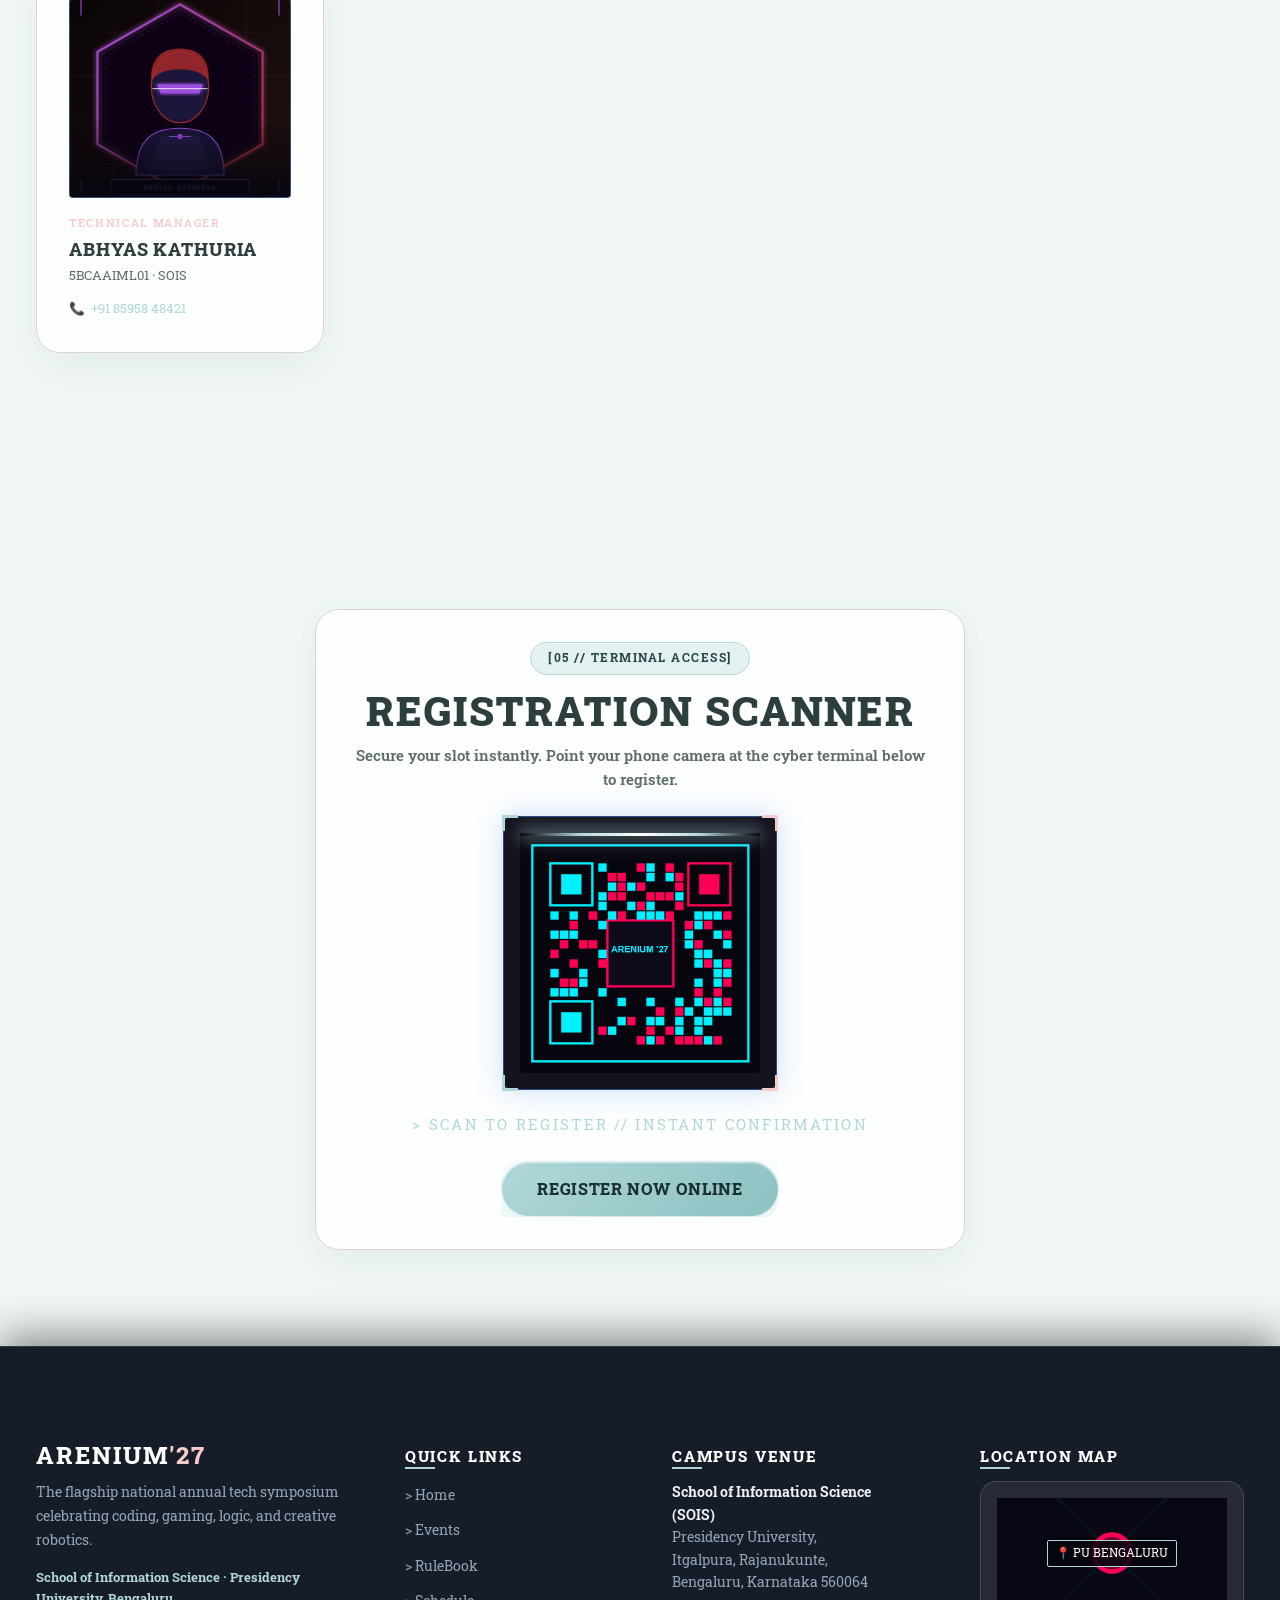
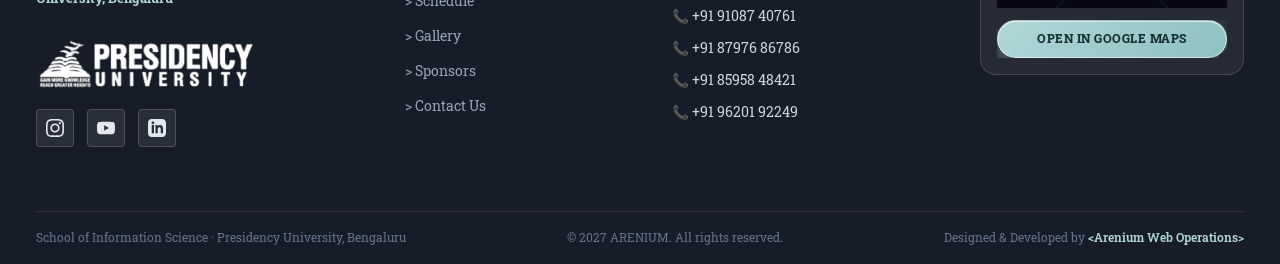
==== commit ebdcd03f: "fix: display official navy blue Presidency University logo across host cards on light canvas" ====
--- a/index.html
+++ b/index.html
@@ -38,7 +38,7 @@
   <link href="https://fonts.googleapis.com/css2?family=Roboto+Slab:wght@100..900&display=swap" rel="stylesheet">
 
   <!-- Main Stylesheet -->
-  <link rel="stylesheet" href="css/style.css?v=2027X">
+  <link rel="stylesheet" href="css/style.css?v=2027Y">
 </head>
 <body>
   <div class="bg-parallax-backdrop" aria-hidden="true"></div>
--- a/css/style.css
+++ b/css/style.css
@@ -1098,24 +1098,24 @@
   display: block;
 }
 
-/* Dark Theme Default: Show dark transparent logo with crisp white text */
+/* Content Sections / Normal Canvas: Show crisp navy blue official logo */
 .pu-logo-light {
+  display: block !important;
+  filter: drop-shadow(0 2px 6px rgba(18, 32, 68, 0.12)) !important;
+}
+
+.pu-logo-dark {
   display: none !important;
 }
 
-.pu-logo-dark {
+/* Explicit Dark Theme: Show dark transparent logo with crisp white text */
+[data-theme="dark"] .pu-logo-dark {
   display: block !important;
-  filter: drop-shadow(0 0 10px rgba(255, 255, 255, 0.3));
-}
-
-/* Light Theme: Show light transparent logo with crisp black text & gold seal */
-[data-theme="light"] .pu-logo-dark {
+  filter: drop-shadow(0 0 10px rgba(255, 255, 255, 0.3)) !important;
+}
+
+[data-theme="dark"] .pu-logo-light {
   display: none !important;
-}
-
-[data-theme="light"] .pu-logo-light {
-  display: block !important;
-  filter: drop-shadow(0 0 8px rgba(91, 127, 255, 0.25));
 }
 
 [data-theme="light"] .institution-logo-link {
@@ -5528,7 +5528,7 @@
 }
 
 .host-institution-brand-card img {
-  filter: invert(1) brightness(0.2) contrast(1.2) !important;
+  filter: drop-shadow(0 2px 6px rgba(18, 32, 68, 0.12)) !important;
 }
 
 .host-institution-brand-card:hover {
